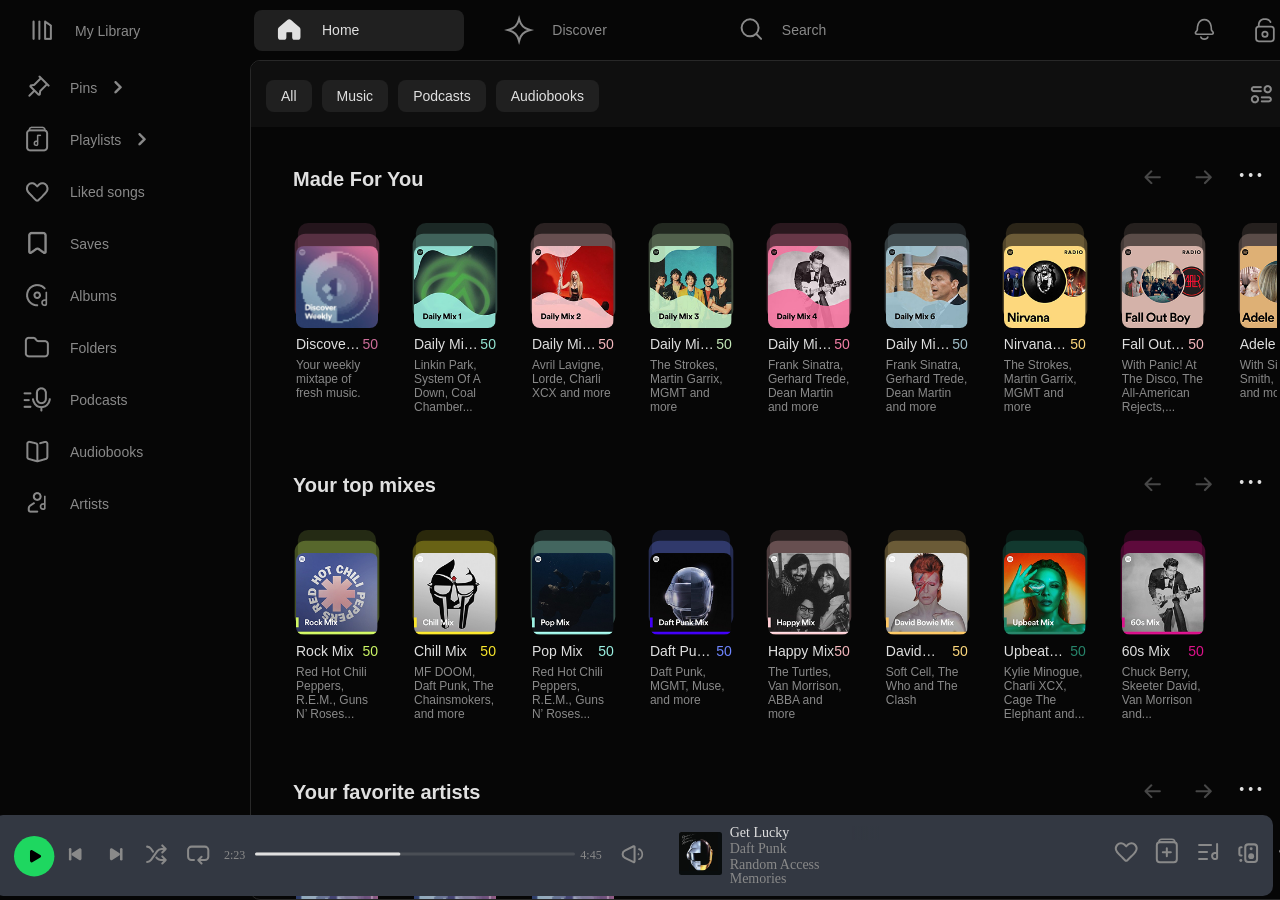
==== index.html @ 447b8779 "final header version impelemt mobile nav made a minor change in main-conent mobile" ====
<!DOCTYPE html>
<html lang="en">
<head>
    <meta charset="UTF-8">
    <meta name="viewport" content="width=device-width, initial-scale=1.0">
    <title>Document</title>
    <link href="https://api.fontshare.com/v2/css?f[]=satoshi@300,400,500,700&display=swap" rel="stylesheet">
    <link rel="stylesheet" href="css/styles.css">
</head>
<body class="page-home">
    <div class="app-container">

     <!-- Header Section  -->
    <header class="navbar">
        <div class="navbar-container desktop-version">

           <nav class="nav-group center-section">
        
            <a href="#" class="nav-link active ">
                <img src="./assets/icons/nav-library/home-active.svg" alt="" >
                <span class="label">Home</span>
            </a>

            <a href="#" class="nav-link ">
                <img src="./assets/icons/nav-library/discover.svg" alt="">
                <span class="label">Discover</span>
            </a>
        
            <form class="search-container" role="search">
                <label for="nav-search" class="search-icon">
                    <img src="./assets/icons/nav-library/search.svg" alt="Search">
                </label>
                <input type="text" id="nav-search" placeholder="Search" class="search-input">
            </form>

    </nav>
        
       
        <section class="nav-group right icon-section">
            <button class="tool-btn " aria-label="News">
                <img src="./assets/icons/nav-library/notification.svg" alt="">
            </button>

            <button class="tool-btn " aria-label="Private">
                <img src="./assets/icons/nav-library/lock.svg" alt="">
            </button>

            <button class="tool-btn for-desktop" aria-label="Friends">
                <img src="./assets/icons/nav-library/friends.svg" alt="">
            </button>

            <button class="tool-btn " aria-label="Settings">
                <img src="./assets/icons/nav-library/settings.svg" alt="">
            </button>

            <button class="tool-btn " aria-label="profile-pic">
                <img src="./assets/icons/nav-library/pofile-pic.svg" alt="">
            </button>

    </section>
         </div>

         <section class="mobile-version">
            
            

            <button class="mobile-icon active" role="button" aria-label="home">
                <img src="./assets/icons/nav-library/home-active.svg" alt="Profile avatar">
            </button>
            
             <button class="mobile-icon" role="button" aria-label="Profile">
                <img src="./assets/icons/nav-library/discover.svg" alt="Profile avatar">
            </button>

             <button class="mobile-icon" role="button" aria-label="Profile">
                <img src="./assets/icons/nav-library/search.svg" alt="Profile avatar">
            </button>

             <button class="mobile-icon" role="button" aria-label="Profile">
                <img src="./assets/icons/sidebar-library/library.png" alt="Profile avatar">
            </button>
            
             <button class="mobile-icon" role="button" aria-label="Profile">
                <img src="./assets/icons/nav-library/me-prof.png" alt="Profile avatar">
            </button>
         </section>

    </header>

      
    


    <!--this is a sidebar library for desktop-->
    <aside class="sidebar">

        
                <a href="#" class="sidebar-link library-header"> 
                         <img src="./assets/icons/sidebar-library/library.png" alt="library icon">
                     <span class="label">My Library</span>
                </a>
            

        <nav class="sidebar-nav">
            
            <ul class="sidebar-nav-list">
                <li class="sidebar-item">
                    <a href="#" class="sidebar-link">
                        <img src="assets/icons/sidebar-library/pin.png" alt="pin">
                        <span>Pins</span>
                    </a>
                    <img src="assets/icons/sidebar-library/arrow.png" alt="arrow">
                </li>

                <li class="sidebar-item">
                    
                    <a href="#" class="sidebar-link">
                        <img src="assets/icons/sidebar-library/playlists.png" alt="pin">
                        <span>Playlists</span>
                    </a>
                    <img src="assets/icons/sidebar-library/arrow.png" alt="arrow">
                </li>

                <li class="sidebar-item">
                    <a href="#" class="sidebar-link">
                        <img src="assets/icons/sidebar-library/likedSongs.png" alt="liked">
                        <span>Liked songs</span>
                    </a>
                </li>

                <li class="sidebar-item">
                    <a href="#" class="sidebar-link">
                        <img src="assets/icons/sidebar-library/saves.png" alt="saves">
                        <span>Saves</span>
                    </a>
                </li>

                <li class="sidebar-item">
                    <a href="#" class="sidebar-link">
                        <img src="assets/icons/sidebar-library/albums.png" alt="albums">
                        <span>Albums</span>
                    </a>
                </li>

                <li class="sidebar-item">
                    <a href="#" class="sidebar-link">
                        <img src="assets/icons/sidebar-library/folders.png" alt="foldrs">
                        <span>Folders</span>
                    </a>
                </li>

                <li class="sidebar-item">
                    <a href="#" class="sidebar-link">
                        <img src="assets/icons/sidebar-library/podcasts.png" alt="podcasts">
                        <span>Podcasts</span>
                    </a>
                </li>

                <li class="sidebar-item">
                    <a href="#" class="sidebar-link">
                        <img src="assets/icons/sidebar-library/audiobooks.png" alt="audiobooks">
                        <span>Audiobooks</span>
                    </a>
                </li>

                <li class="sidebar-item">
                    <a href="#" class="sidebar-link">
                        <img src="assets/icons/sidebar-library/artists.png" alt="ARTISTS">
                        <span>Artists</span>
                    </a>
                </li>
            </ul>
        </nav>
    </aside>


   

      <!--this the main content/scroll-content-->
    
    <main class="main-content">
        <section class="filters">
            <div class="filter-wrapper">
                <div class="filter-btn-wrapper">
                <button class="filter-btn filter-all">All</button>
                <button class="filter-btn">Music</button>
                <button class="filter-btn">Podcasts</button>
                <button class="filter-btn">Audiobooks</button>
                </div>

                <a href="#" class="filter-icon">
                    <img src="assets/icons/main-cont/filter-icon.png" alt="icon">
                </a>
                
            </div>
        </section>

         <!--this the main btn for playlists for moibile-->
        <section class="playlist-btns-mobile">
            <div class="playlist-grid-container" >
            <button class="playlist-btn">
                <div class="btn-cont-wrapper">
                    <img src="assets/pictures/main/daft-punk.png" alt="">
                    <div class="btn-txt-wrapper">
                        <p class="btn-head">Get Lucky (feat. Pharrell Williams and Nile Rodgers)</p>
                        <p class="btn-txt">Daft Punk</p>
                    </div>
                </div>
            </button>

            <button class="playlist-btn">
                <div class="btn-cont-wrapper">
                    <img src="assets/pictures/main/daily-mix-2.png" alt="">
                    <div class="btn-txt-wrapper">
                        <p class="btn-head">Daily Mix 2</p>
                    </div>
                </div>
            </button>

            <button class="playlist-btn">
                <div class="btn-cont-wrapper">
                    <img src="assets/pictures/main/daily-mix-1.png" alt="">
                    <div class="btn-txt-wrapper">
                        <p class="btn-head">Daily Mix 1</p>
                    </div>
                </div>
            </button>

            <button class="playlist-btn">
                 <div class="btn-cont-wrapper">
                    <img src="assets/pictures/main/daft-punk.png" alt="">
                    <div class="btn-txt-wrapper">
                        <p class="btn-head">Instant Crush</p>
                        <p class="btn-txt">Daft Punk</p>
                    </div>
                </div>

            </button>

            <button class="playlist-btn">
                 <div class="btn-cont-wrapper">
                    <img src="assets/pictures/main/daft-punk.png" alt="">
                    <div class="btn-txt-wrapper">
                        <p class="btn-head">Around the world</p>
                        <p class="btn-txt">Daft Punk</p>
                    </div>
                </div>
            </button>

            <button class="playlist-btn">
                <div class="btn-cont-wrapper">
                    <img src="assets/pictures/main/rock-mix.png" alt="">
                    <div class="btn-txt-wrapper">
                        <p class="btn-head">Rock Mix</p>
                    </div>
                </div>
            </button>

            </div>

        </section>

    
     <section class="main-content-container">

        <section class="content-section made-for-you">
            <div class="header-with-arrows">
                <h3>Made For You</h3>

                <div class="controls-container">
                
                    <div class="arrow-controls">
                    <button class="scroll-btn left"><img src="assets/icons/main-cont/arrow-left.png" alt=""></button>
                    <button class="scroll-btn right"><img src="assets/icons/main-cont/arrow-right.png" alt=""></button>
                </div>
                <span class="mobile-dots">• • •</span>
                </div>
            </div>
            <div class="cards-wrapper-grid" id="scroll-container">

                <div class="card card-stacked-pink">
                
                    <img src="assets/pictures/main/Frame 8.png" alt="picture">

                    <div class="card-txt-wrap">
                    <div class="card-title-cont num-red">
                        <span>Discover Weekly</span>
                        <span>50</span>
                    </div>
                    <p class="card-main-txt">Your weekly mixtape of fresh music.</p>
                    </div>
                </div>

                <div class="card card-stacked-green"> 
                    <img src="assets/pictures/made-for-u/dailymix1.png" alt="picture">

                    <div class="card-txt-wrap">
                    <div class="card-title-cont num-green">
                        <span>Daily Mix 1</span>
                        <span>50</span>
                    </div>
                    <p class="card-main-txt">Linkin Park, System Of A Down, Coal Chamber...</p>
                    </div>
                </div>

                <div class="card card-stacked-babypink">
                    <img src="assets/pictures/made-for-u/dailymix2.png" alt="picture">

                    <div class="card-txt-wrap">
                    <div class="card-title-cont num-pink">
                        <span>Daily Mix 2</span>
                        <span>50</span>
                    </div>
                    <p class="card-main-txt">Avril Lavigne, Lorde, Charli XCX and more</p>
                    </div>
                </div>
            
                <div class="card card-stacked-saladgreen">
                    <img src="assets/pictures/made-for-u/dailymix3.png" alt="picture">

                    <div class="card-txt-wrap">
                    <div class="card-title-cont num-neon">
                        <span>Daily Mix 3</span>
                        <span>50</span>
                    </div>
                    <p class="card-main-txt">The Strokes, Martin Garrix, MGMT and more</p>
                    </div>
                </div>
               
                <div class="card card-stacked-rouge">
                    <img src="assets/pictures/made-for-u/dailymix4.png" alt="picture">

                    <div class="card-txt-wrap">
                    <div class="card-title-cont num-hotpink">
                        <span>Daily Mix 4</span>
                        <span>50</span>
                    </div>
                    <p class="card-main-txt">Frank Sinatra, Gerhard Trede, Dean Martin and more</p>
                    </div>
                </div>

                <div class="card card-stacked-blue">
                    <img src="assets/pictures/made-for-u/dailymix5.png" alt="picture">

                    <div class="card-txt-wrap">
                    <div class="card-title-cont num-blue">
                        <span>Daily Mix 5</span>
                        <span>50</span>
                    </div>
                    <p class="card-main-txt"> Frank Sinatra, Gerhard Trede, Dean Martin and more</p>
                    </div>
                </div>
               
                <div class="card card-stacked-yellow">
                    <img src="assets/pictures/made-for-u/nirvana.png" alt="picture">

                    <div class="card-txt-wrap">
                    <div class="card-title-cont num-yellow">
                        <span>Nirvana Radio</span>
                        <span>50</span>
                    </div>
                    <p class="card-main-txt">The Strokes, Martin Garrix, MGMT and more</p>
                    </div>
                </div>
              
                <div class="card card-stacked-olive">
                    <img src="assets/pictures/made-for-u/falloutboy.png" alt="picture">

                    <div class="card-txt-wrap">
                    <div class="card-title-cont num-pink">
                        <span>Fall Out Boy Radio</span>
                        <span>50</span>
                    </div>
                    <p class="card-main-txt"> With Panic! At The Disco, The All-American Rejects,...</p>
                    </div>
                </div>

                <div class="card card-stacked-darkyellow">
                    <img src="assets/pictures/made-for-u/adele.png" alt="picture">

                    <div class="card-txt-wrap">
                    <div class="card-title-cont num-darkyellow">
                        <span>Adele Radio</span>
                        <span>50</span>
                    </div>
                    <p class="card-main-txt">With Sia, Sam Smith, P!nk and more</p>
                    </div>
                </div>

                <div class="card card-stacked-darkgreen">
                    <img src="assets/pictures/made-for-u/daftpunk.png" alt="picture">

                    <div  class="card-txt-wrap">
                    <div class="card-title-cont num-cyan">
                        <span>Daft Punk Radio</span>
                        <span>50</span>
                    </div>
                    <p class="card-main-txt">With Justice, The Chemical Brothers, ...</p>
                    </div>
                </div>

                <div class="card card-stacked-purple">
                    <img src="assets/pictures/made-for-u/abba.png" alt="picture">

                    <div class="card-txt-wrap" >
                    <div class="card-title-cont num-purple">
                        <span>ABBA Radio</span>
                        <span>50</span>
                    </div>
                    <p class="card-main-txt">With Honey M., Bee Gees, Bonnie Tyler, and more</p>
                    </div>
                </div>

                <div class="card card-stacked-neongreen">
                    <img src="assets/pictures/made-for-u/dailymix6.png" alt="picture">

                    <div class="card-txt-wrap">
                    <div class="card-title-cont num-neon">
                        <span>Daily Mix 6</span>
                        <span>50</span>
                    </div>
                    <p class="card-main-txt">One Direction, Avril Lavigne, Lorde, and more</p>
                    </div>
                </div>
            </div>
         </section>  
        
        <section class="content-section your-top-mixins">
            <div class="header-with-arrows">
                <h3>Your top mixes</h3>

                <div class="controls-container">
                
                    <div class="arrow-controls">
                    <button class="scroll-btn left"><img src="assets/icons/main-cont/arrow-left.png" alt=""></button>
                    <button class="scroll-btn right"><img src="assets/icons/main-cont/arrow-right.png" alt=""></button>
                </div>
                <span class="mobile-dots">• • •</span>
                </div>
            </div>
            <div class="cards-wrapper-grid">
                
                <div class="card card-stacked-electricgreen">
                    <img src="assets/pictures/made-for-u/rockmix.png" alt="picture">

                    <div class="card-txt-wrap">
                    <div class="card-title-cont num-brightgreen">
                        <span>Rock Mix</span>
                        <span>50</span>
                    </div>
                    <p class="card-main-txt">Red Hot Chili Peppers, R.E.M., Guns N’ Roses...</p>
                    </div>
                </div>

                <div class="card card-stacked-electricyellow"> 
                    <img src="assets/pictures/made-for-u/chilimix.png" alt="picture">

                    <div class="card-txt-wrap">
                    <div class="card-title-cont num-brightyellow">
                        <span>Chill Mix</span>
                        <span>50</span>
                    </div>
                    <p class="card-main-txt">MF DOOM, Daft Punk, The Chainsmokers, and more</p>
                    </div>
                </div>

                <div class="card card-stacked-cyan">
                    <img src="assets/pictures/made-for-u/popmix.png" alt="picture">

                    <div class="card-txt-wrap">
                    <div class="card-title-cont num-babyblue">
                        <span>Pop Mix</span>
                        <span>50</span>
                    </div>
                    <p class="card-main-txt">Red Hot Chili Peppers, R.E.M., Guns N’ Roses...</p>
                    </div>
                </div>
            
                <div class="card card-stacked-deeppurple">
                    <img src="assets/pictures/made-for-u/daftounkmix.png" alt="picture">

                    <div class="card-txt-wrap">
                    <div class="card-title-cont num-electropurple">
                        <span>Daft Punk Mix</span>
                        <span>50</span>
                    </div>
                    <p class="card-main-txt">Daft Punk, MGMT, Muse, and more</p>
                    </div>
                </div>
               
                <div class="card card-stacked-whitepink">
                    <img src="assets/pictures/made-for-u/happymix.png" alt="picture">

                    <div class="card-txt-wrap">
                    <div class="card-title-cont num-pink">
                        <span>Happy Mix</span>
                        <span>50</span>
                    </div>
                    <p class="card-main-txt">The Turtles, Van Morrison, ABBA and more</p>
                    </div>
                </div>

                <div class="card card-stacked-babyyellow">
                    <img src="assets/pictures/made-for-u/bowiemix.png" alt="picture">

                    <div class="card-txt-wrap">
                    <div class="card-title-cont num-yellow">
                        <span>David Bowie Mix</span>
                        <span>50</span>
                    </div>
                    <p class="card-main-txt">Soft Cell, The Who and The Clash</p>
                    </div>
                </div>
               
                <div class="card card-stacked-deepgreen">
                    <img src="assets/pictures/made-for-u/upbeatmix.png" alt="picture">

                    <div class="card-txt-wrap">
                    <div class="card-title-cont num-darkgreen">
                        <span>Upbeat Mix</span>
                        <span>50</span>
                    </div>
                    <p class="card-main-txt">Kylie Minogue, Charli XCX, Cage The Elephant and...</p>
                    </div>
                </div>
              
                <div class="card card-stacked-hotpink">
                    <img src="assets/pictures/made-for-u/60s.png" alt="picture">

                    <div class="card-txt-wrap">
                    <div class="card-title-cont num-fiusa">
                        <span>60s Mix</span>
                        <span>50</span>
                    </div>
                    <p class="card-main-txt">Chuck Berry, Skeeter David, Van Morrison and...</p>
                    </div>
                </div>

            </div>
        </section>


        <section class="content-section your-fav-artists" >
            <div class="header-with-arrows">
                <h3>Your favorite artists</h3>

                <div class="controls-container">
                
                    <div class="arrow-controls">
                    <button class="scroll-btn left"><img src="assets/icons/main-cont/arrow-left.png" alt=""></button>
                    <button class="scroll-btn right"><img src="assets/icons/main-cont/arrow-right.png" alt=""></button>
                </div>
                <span class="mobile-dots">• • •</span>
                </div>
            </div>
            <div class="cards-wrapper-grid">

                <div class="card">
                    <img src="assets/pictures/main/Frame 8.png" alt="">
                    <div class="card-txt-wrap">
                        <p class="card-title">Guns N’ Roses</p>
                    </div>
                </div>
                
                <div class="card">
                    <img src="assets/pictures/main/Frame 8.png" alt="">
                    <div class="card-txt-wrap">
                        <p class="card-title">Daft Punk</p>
                    </div>
                </div>
              
                <div class="card">
                    <img src="assets/pictures/main/Frame 8.png" alt="">
                    <div class="card-txt-wrap">
                        <p class="card-title">David Bowie</p>
                    </div>
                </div>
            </div>
        </section> 

        <section class="content-section albums-for-you">
           <div class="header-with-arrows">
                <h3>Albums for You</h3>

                <div class="controls-container">
                
                    <div class="arrow-controls">
                    <button class="scroll-btn left"><img src="assets/icons/main-cont/arrow-left.png" alt=""></button>
                    <button class="scroll-btn right"><img src="assets/icons/main-cont/arrow-right.png" alt=""></button>
                </div>
                <span class="mobile-dots">• • •</span>
                </div>
            </div>
           <div class="cards-wrapper-grid">
                
                <div class="card">
                    <img src="assets/pictures/main/Frame 8.png" alt="">
                    <div class="card-txt-wrap">
                        <div class="card-title-cont">
                            <span>Meteora</span>
                            <span>13</span>
                        </div>
                        <p class="card-main-txt">Linkin Park</p>
                    </div>
                </div>
                
                <div class="card">
                    <img src="assets/pictures/main/Frame 8.png" alt="">
                    <div class="card-txt-wrap">
                        <div class="card-title-cont">
                            <span>Random Access Memories</span>
                            <span>13</span>
                        </div>
                        <p class="card-main-txt">Daft Punk</p>
                    </div>
                </div>
              
                <div class="card">
                    <img src="assets/pictures/main/Frame 8.png" alt="">
                    <div class="card-txt-wrap">
                        <div class="card-title-cont">
                            <span>Abbey Road</span>
                            <span>13</span>
                        </div>
                        <p class="card-main-txt">The Beatles</p>
                    </div>
                </div>

                <div class="card">
                    <img src="assets/pictures/main/Frame 8.png" alt="">
                    <div class="card-txt-wrap">
                        <div class="card-title-cont">
                            <span>Black Holes and Revelations</span>
                            <span>13</span>
                        </div>
                        <p class="card-main-txt">Muse</p>
                    </div>
                </div>

            </div>
        </section>

        <section class="content-section audiobooks-for-you">
           <div class="header-with-arrows">
                <h3>Audiobooks for you</h3>

                <div class="controls-container">
                
                    <div class="arrow-controls">
                    <button class="scroll-btn left"><img src="assets/icons/main-cont/arrow-left.png" alt=""></button>
                    <button class="scroll-btn right"><img src="assets/icons/main-cont/arrow-right.png" alt=""></button>
                </div>
                <span class="mobile-dots">• • •</span>
                </div>
            </div>
           <div class="cards-wrapper-grid">
                
                <div class="card">
                    <img src="assets/pictures/main/Frame 8.png" alt="">
                    <div class="card-txt-wrap">
                        <div class="card-title-cont">
                            <span>Halo: The Flood</span>
                        </div>
                        <p class="card-main-txt">William C. Dietz</p>
                    </div>
                </div>
              
                <div class="card">
                    <img src="assets/pictures/main/Frame 8.png" alt="">
                    <div class="card-txt-wrap">
                        <div class="card-title-cont">
                            <span>Halo: The Flood</span>
                        </div>
                        <p class="card-main-txt">William C. Dietz</p>
                    </div>
                </div>

                <div class="card">
                    <img src="assets/pictures/main/Frame 8.png" alt="">
                    <div class="card-txt-wrap">
                        <div class="card-title-cont">
                            <span>Halo: Ghosts of Onyx</span>
                        </div>
                        <p class="card-main-txt">Eric Nylund</p>
                    </div>
                </div>
            </div>
        </section>

        <section class="content-section podcasts-for-you">
           <div class="header-with-arrows">
                <h3>Podcasts for you</h3>

                <div class="controls-container">
                
                    <div class="arrow-controls">
                    <button class="scroll-btn left"><img src="assets/icons/main-cont/arrow-left.png" alt=""></button>
                    <button class="scroll-btn right"><img src="assets/icons/main-cont/arrow-right.png" alt=""></button>
                </div>
                <span class="mobile-dots">• • •</span>
                </div>
            </div>
            
           <div class="cards-wrapper-grid">
                
                <div class="card">
                    <img src="assets/pictures/main/Frame 8.png" alt="">

                    <div class="card-txt-wrap card-color-green">
                        <div class="card-title-cont">
                            <span>anything goes...</span>
                        </div>
                        <p class="card-main-txt">emma chamberlain</p>
                    </div>
                </div>
              
                <div class="card">
                    <img src="assets/pictures/main/Frame 8.png" alt="">
                    <div class="card-txt-wrap card-color-yellow">
                        <div class="card-title-cont">
                            <span>The Joe Rogan...</span>
                        </div>
                        <p class="card-main-txt">Joe Rogan</p>
                    </div>
                </div>

                <div class="card">
                    <img src="assets/pictures/main/Frame 8.png" alt="">
                    <div class="card-txt-wrap card-color-orange">
                        <div class="card-title-cont">
                            <span>The Journal</span>
                        </div>
                        <p class="card-main-txt">The Wall Street Journal</p>
                    </div>
                </div>

            </div>
        </section>

        <section class="content-section episodes-for-you">
             <div class="header-with-arrows">
                <h3>Episodes for you</h3>

                <div class="controls-container">
                
                    <div class="arrow-controls">
                    <button class="scroll-btn left"><img src="assets/icons/main-cont/arrow-left.png" alt=""></button>
                    <button class="scroll-btn right"><img src="assets/icons/main-cont/arrow-right.png" alt=""></button>
                </div>
                <span class="mobile-dots">• • •</span>
                </div>
            </div>

           <div class="cards-wrapper-grid">
                
                <div class="card">
                    <img src="assets/pictures/main/Frame 8.png" alt="">
                    <div class="card-txt-wrap title-bg-green">
                        <div class="card-title-cont ">
                            <span>anything goes...</span>
                        </div>
                        <p class="card-main-txt">Apr 28 . 53 min</p>
                    </div>
                </div>
              
                <div class="card">
                    <img src="assets/pictures/main/Frame 8.png" alt="">
                    <div class="card-txt-wrap title-bgt-yellow">
                        <div class="card-title-cont ">
                            <span>The Joe Rogan...</span>
                        </div>
                        <p class="card-main-txt">Apr 28 . 53 min</p>
                    </div>
                </div>

                <div class="card">
                    <img src="assets/pictures/main/Frame 8.png" alt="">
                    <div class="card-txt-wrap title-bgt-orange">
                        <div class="card-title-cont ">
                            <span>The Journal</span>
                        </div>
                        <p class="card-main-txt">Apr 28 . 53 min</p>
                    </div>
                </div>

            </div>
        </section>

        <!--only appears on the mobile version-->
        <section class="content-section popular-almubs">
             <div class="header-with-arrows">
                  <h3>Popular Albums</h3>
            </div>
            <div class="cards-wrapper-grid">
                
                <div class="card">
                    <img src="assets/pictures/main/Frame 8.png" alt="">
                    <div class="card-txt-wrap title-bg-green">
                        <div class="card-title-cont ">
                            <span>Random Access Memories</span>
                        </div>
                        <p class="card-main-txt">Daft Punk</p>
                    </div>
                </div>
              
                <div class="card">
                    <img src="assets/pictures/main/Frame 8.png" alt="">
                    <div class="card-txt-wrap title-bgt-yellow">
                        <div class="card-title-cont ">
                            <span>Abbey Road</span>
                        </div>
                        <p class="card-main-txt">The Beatles</p>
                    </div>
                </div>

                <div class="card">
                    <img src="assets/pictures/main/Frame 8.png" alt="">
                    <div class="card-txt-wrap title-bgt-orange">
                        <div class="card-title-cont ">
                            <span>Black Holes...</span>
                        </div>
                        <p class="card-main-txt">Muse</p>
                    </div>
                </div>

            </div>
        </section>

        
        </section>

    </main>

     </div>

    
    

    
                <!-- ================================
                    PLAYER SECTION
                    Main wrapper for the entire player
                ================================ -->
    <section class="player">

                <!-- ================================
                    Left Side — Playback Controls
                    Contains: play/pause, prev, next,
                    shuffle, repeat, progress bar, volume
                ================================ -->
        <div class="left-cont">

        <!-- Play / Pause button -->
            <input class="btn-playback" type="checkbox"  id="playback-toggle">
            <label for="playback-toggle">
                <img id="start" src="./assets/icons/player/Name=Play, Filled=No.svg" alt="Start">
                <img id="pause" src="./assets/icons/player/Name=Pause, Filled=No.svg" alt="Pause">
            </label>

        <!--Previous button-->
            <button class="player-prev">
                <svg class="prev" width="41" height="41" viewBox="0 0 41 41" fill="none" xmlns="http://www.w3.org/2000/svg">
                    <path d="M15.154 15.1523V25.255" stroke="currentColor" stroke-width="2.52568" stroke-linecap="round"/>
                    <path d="M17.1624 21.4925C16.2235 20.8902 16.2235 19.5181 17.1624 18.9157L24.1623 14.4253C25.1811 13.7717 26.5196 14.5033 26.5196 15.7137V24.6946C26.5196 25.905 25.1811 26.6365 24.1623 25.983L17.1624 21.4925Z" fill="currentColor"/>
                </svg>
            </button>

        <!--Next button-->      
            <button class="player-next">
                <svg width="41" height="41" viewBox="0 0 41 41" fill="none" xmlns="http://www.w3.org/2000/svg">
                    <path d="M25.2567 15.1523V25.255" stroke="currentColor" stroke-width="2.52568" stroke-linecap="round"/>
                    <path d="M23.2483 18.9157C24.1872 19.518 24.1872 20.8901 23.2483 21.4925L16.2484 25.9829C15.2296 26.6365 13.8912 25.9049 13.8912 24.6945L13.8912 15.7136C13.8912 14.5032 15.2296 13.7717 16.2484 14.4252L23.2483 18.9157Z" fill="currentColor"/>
                </svg>
            </button>

        <!--Shuffle button-->
            <button class="shuffle">
                <svg width="41" height="41" viewBox="0 0 41 41" fill="none" xmlns="http://www.w3.org/2000/svg">
                    <path d="M10.1027 12.6271C11.6824 12.6271 13.1592 13.4102 14.0456 14.7177L14.8812 15.9503L16.0077 17.612M28.7491 25.92H23.8242C22.5038 25.92 21.236 25.4031 20.2921 24.4798L19.3635 23.5716M28.7491 25.92L25.2568 29.4648M28.7491 25.92L25.2568 22.3752" stroke="currentColor" stroke-width="2.02054" stroke-linecap="round" stroke-linejoin="round"/>
                    <path d="M10.1027 27.9503C11.6863 27.9503 13.1708 27.18 14.0826 25.8853L20.2554 17.1194C21.2016 15.7758 22.7422 14.9764 24.3855 14.9764H28.7491M28.7491 14.9764L25.2568 11.4316M28.7491 14.9764L25.2568 18.5213" stroke="currentColor" stroke-width="2.02054" stroke-linecap="round" stroke-linejoin="round"/>
                </svg>
            </button>

        <!-- Repeat button -->
            <button class="repeat">
                <svg width="41" height="41" viewBox="0 0 41 41" fill="none" xmlns="http://www.w3.org/2000/svg">
                    <path d="M15.996 26.0972H13.4703C11.6104 26.0972 10.1027 24.5895 10.1027 22.7297V15.9945C10.1027 14.1347 11.6104 12.627 13.4703 12.627H26.9406C28.8004 12.627 30.3081 14.1347 30.3081 15.9945V22.7297C30.3081 24.5895 28.8004 26.0972 26.9406 26.0972H20.2054M20.2054 26.0972L23.573 22.7297M20.2054 26.0972L23.573 29.4648" stroke="currentColor" stroke-width="2.02054" stroke-linecap="round" stroke-linejoin="round"/>
                </svg>
            </button>

        <!--Progress bar-->
            <span class="left-time">2:23</span>
            <button class="playback-bar">
                <svg width="320" height="32" viewBox="0 0 320 3" fill="none" xmlns="http://www.w3.org/2000/svg">
                    <path d="M1.5 1.5L318.5 1.50003" stroke="#898989" stroke-opacity="0.27" stroke-width="3" stroke-linecap="round"/>
                    <path d="M1.5 1.5H143.881" stroke="#E0E0E0" stroke-width="3" stroke-linecap="round"/>
                </svg>
                <img class="bar-hover" src="./assets/icons/player/Property 1=Hover.svg" alt="player">
            </button>
            <span class="left-time">4:45</span>

        <!-- Volume slider -->
            <label class="volume">
                <input type="range" name="volume" id="volume">
                <svg class="vol-icon" width="41" height="41" viewBox="0 0 41 41" fill="none" xmlns="http://www.w3.org/2000/svg">
                    <g clip-path="url(#clip0_24_424)">
                    <path d="M12.8558 23.8203C9.87736 22.3311 9.87736 18.081 12.8558 16.5918L21.5883 12.2256C22.0359 12.0018 22.5625 12.3268 22.5629 12.8271L22.5629 27.584C22.5629 28.0846 22.036 28.4102 21.5883 28.1865L12.8558 23.8203Z" stroke="currentcolor" stroke-width="2.02054"/>
                    <path d="M26.9406 25.2578C27.7294 25.0427 28.4588 24.5653 29.04 23.8699C29.852 22.8983 30.3082 21.5805 30.3082 20.2065C30.3082 18.8324 29.852 17.5146 29.04 16.543C28.4588 15.8476 27.7294 15.3703 26.9406 15.1551" stroke="currentcolor" stroke-width="1.68378" stroke-linecap="round"/>
                    <path d="M26.0987 19.6957C26.0987 19.5131 26.2522 19.3593 26.4208 19.4291C26.523 19.4714 26.6158 19.5335 26.694 19.6116C26.7722 19.6898 26.8342 19.7826 26.8765 19.8848C26.9188 19.9869 26.9406 20.0964 26.9406 20.2069C26.9406 20.3175 26.9188 20.427 26.8765 20.5291C26.8342 20.6313 26.7722 20.7241 26.694 20.8022C26.6158 20.8804 26.523 20.9424 26.4208 20.9847C26.2522 21.0546 26.0987 20.9008 26.0987 20.7182L26.0987 20.2069L26.0987 19.6957Z" fill="#898989" stroke="currentcolor" stroke-width="0.841892"/>
                    </g>
                    <defs>
                    <clipPath id="clip0_24_424">
                    <rect width="23.573" height="23.573" fill="white" transform="translate(8.41895 8.41992)"/>
                    </clipPath>
                    </defs>
                </svg>
            </label>
        </div>

        <!-- END left-cont -->

                <!-- ================================
                CENTER — Album cover + song info + mobile controls
                ================================ -->
        <div class="center">

        <!-- Album cover -->
                <a class="cover" href="">
                    <img src="./assets/photo/player/Rectangle 6.svg" alt="cover">
                </a>
        
        <!-- Song title, artist, album links -->
                <div class="song-info">
                    <div class="song-name">
                        <div class="marquee">
                            <a class="song" href="">Get Lucky <span>(feat. Pharrell Williams and Nile Rodgers)</span></a>
                        </div>
                    </div>
                    <a class="artist" href="">Daft Punk</a>
                    <a class="album" href="">Random Access Memories</a>
                </div>

        <!-- Phone buttons-->
                <button class="add-sm">
                    <svg class="add-sm"width="41" height="41" viewBox="0 0 41 41" fill="none" xmlns="http://www.w3.org/2000/svg">
                        <rect width="20" height="20" rx="3" transform="matrix(1 0 0 -1 9.82703 31.3301)" stroke="currentColor" stroke-width="2" stroke-linejoin="round"/>
                        <path d="M11.827 11.3301H27.827C27.827 9.67322 26.4839 8.33008 24.827 8.33008H14.827C13.1702 8.33008 11.827 9.67322 11.827 11.3301Z" stroke="currentColor" stroke-width="1.5" stroke-linejoin="round"/>
                        <path d="M15.827 21.3301H19.827M23.827 21.3301H19.827M19.827 21.3301V17.3301M19.827 21.3301V25.3301" stroke="currentColor" stroke-width="2.02054" stroke-linecap="round" stroke-linejoin="round"/>
                    </svg>
                </button>
                <button class="play-sm">
                    <svg class="play-sm" width="41" height="41" viewBox="0 0 41 41" fill="none" xmlns="http://www.w3.org/2000/svg">
                    <path d="M28.0942 18.2343C29.3511 18.9599 29.3511 20.774 28.0942 21.4997L18.1966 27.2141C16.9398 27.9397 15.3687 27.0327 15.3687 25.5814L15.3687 14.1526C15.3687 12.7013 16.9398 11.7943 18.1966 12.5199L28.0942 18.2343Z" fill="currentColor"/>
                    </svg>
                </button>

        <!--progress-bar for phone-->            
                <svg class="progress-bar" width="320" height="17" viewBox="0 0 320 17" fill="none" xmlns="http://www.w3.org/2000/svg">
                    <path d="M1.5 15.3047L318.5 15.3047" stroke="#898989" stroke-opacity="0.27" stroke-width="3" stroke-linecap="round"/>
                    <path d="M1.5 15.3047H143.881" stroke="#E0E0E0" stroke-width="3" stroke-linecap="round"/>
                </svg>
            </div>

            <!-- ================================
                Right Side —favoritess, add button,
                lyrics, devices,
                more options, like, queue
            ================================ -->
            <div class="right-cont">

        <!-- Favorite button -->
                <input class="favorite" type="checkbox"  id="favorite-toggle">
                <label for="favorite-toggle">
                    <img class="fav" src="./assets/icons/player/Name=Like, Filled=No.svg" alt="Favorite">
                    <img class="fav-hover" src="./assets/icons/player/Name=Like, Filled=Yes.svg" alt="Favorite">
                </label>
            
                    <!-- ================================
                    ADD TO PLAYLIST
                    Checkbox toggle opens the window
                    ================================ -->

                <div class="add-btn">
                    <input type="checkbox" id="add-toggle" class="toogle-input">
                    <label for="add-toggle" class="add-btn">
                        <svg class="add-desktop"width="41" height="41" viewBox="0 0 41 41" fill="none" xmlns="http://www.w3.org/2000/svg">
                            <rect width="20" height="20" rx="3" transform="matrix(1 0 0 -1 9.82703 31.3301)" stroke="currentColor" stroke-width="2" stroke-linejoin="round"/>
                            <path d="M11.827 11.3301H27.827C27.827 9.67322 26.4839 8.33008 24.827 8.33008H14.827C13.1702 8.33008 11.827 9.67322 11.827 11.3301Z" stroke="currentColor" stroke-width="1.5" stroke-linejoin="round"/>
                            <path d="M15.827 21.3301H19.827M23.827 21.3301H19.827M19.827 21.3301V17.3301M19.827 21.3301V25.3301" stroke="currentColor" stroke-width="2.02054" stroke-linecap="round" stroke-linejoin="round"/>
                        </svg>
                    </label>
                    <label for="add-toggle" class="add-backdrop"></label>
                    
        <!-- Add to playlist window -->
                    <div class="add-window">
                        <div class="add-header">
                            <span>Add to playlist</span>
                        </div>

        <!-- Search bar inside the window -->
                        <div class="add-search">
                            <input type="text" placeholder="Search for a playlist/folder">
                            <img class="search" src="./assets/icons/player/Name=Search, Filled=No.svg" alt="Search">
                        </div>

        <!-- Create new playlist button -->
                        <button class="new-list">
                            <img src="./assets/icons/player/Name=Add Simple, Filled=No.svg" alt="New Playlist">
                            <span>New Playlist</span>
                        </button>
            
        <!-- Playlist items -->
                        <div class="album-list">
                            <div class="playlists">
                                <img class="playlist" src="./assets/icons/player/Name=Playlist, Filled=No.svg" alt="Playlist">
                                <span>Chill stuff</span>
                                <input class="check-btn" type="checkbox"  id="check-toggle-1">
                                <label for="check-toggle-1">
                                    <img class="check" src="./assets/icons/player/Name=Check, Filled=No.svg" alt="Favorite">
                                    <img class="check-hover" src="./assets/icons/player/Name=Check, Filled=Yes.svg" alt="Favorite">
                                </label>
                            </div>
                            <div class="playlists">
                                <img class="playlist" src="./assets/icons/player/Name=Playlist, Filled=No.svg" alt="Playlist">
                                <span>Chill stuff</span>
                                <input class="check-btn" type="checkbox"  id="check-toggle-2">
                                <label for="check-toggle-2">
                                    <img class="check" src="./assets/icons/player/Name=Check, Filled=No.svg" alt="Favorite">
                                    <img class="check-hover" src="./assets/icons/player/Name=Check, Filled=Yes.svg" alt="Favorite">
                                </label>
                            </div>

            <!-- Playlist item (with more options) -->
                            <div class="playlists">
                                <img class="folder" src="./assets/icons/player/Name=Folder, Filled=No.svg" alt="Playlist">
                                <span>Chill stuff</span>
                                <button class="right-btn">
                                    <img src="./assets/icons/player/Property 1=Right.svg" alt="More">
                                </button>
                            </div>
                            
            <!-- Playlist items -->
                            <div class="playlists">
                                <img class="playlist" src="./assets/icons/player/Name=Playlist, Filled=No.svg" alt="Playlist">
                                <span>Chill stuff</span>
                                <input class="check-btn" type="checkbox"  id="check-toggle-3">
                                <label for="check-toggle-3">
                                    <img class="check" src="./assets/icons/player/Name=Check, Filled=No.svg" alt="Favorite">
                                    <img class="check-hover" src="./assets/icons/player/Name=Check, Filled=Yes.svg" alt="Favorite">
                                </label>
                            </div>
                        </div>

        <!-- Cancel / Done buttons -->
                        <div class="playlist-actions">
                            <button class="Cancel">Cancel</button>
                            <button class="Done">Done</button>
                        </div>
                    </div>
                </div>

        <!-- END add-btn -->

                <!-- ================================
                    LYRICS
                    Checkbox toggle opens the window
                ================================ -->

                <div class="lyrics-btn">
                    <input type="checkbox" id="lyrics-toggle" class="toogle-input">
                    <label for="lyrics-toggle" class="lyrics-btn">
                        <svg width="40" height="40" viewBox="0 0 40 40" fill="none" xmlns="http://www.w3.org/2000/svg">
                            <path d="M11.0864 14.0762H23.0864" stroke="currentcolor" stroke-width="2" stroke-linecap="round"/>
                            <path d="M11.0864 21.0762H19.0864" stroke="currentcolor" stroke-width="2" stroke-linecap="round"/>
                            <path d="M11.0864 28.0762H19.0864" stroke="currentcolor" stroke-width="2" stroke-linecap="round"/>
                            <path d="M29.0864 13.0762V22.01M29.0864 22.01V26.6757C29.0864 27.4256 28.5537 28.0748 27.8037 28.0762C26.3223 28.0789 24.0864 27.6431 24.0864 24.9879C24.0864 21.0173 29.0864 22.01 29.0864 22.01Z" stroke="currentcolor" stroke-width="2" stroke-linecap="round" stroke-linejoin="round"/>
                        </svg>
                    </label>

        <!-- Backdrop — click to close -->
                    <label for="lyrics-toggle" class="lyrics-backdrop"></label>
                    
        <!-- Lyrics window -->
                    <div class="lyrics-window">
                        <div class="lyrics-header">
                            <span>Lyrics</span>
                            <img class="arrow" src="./assets/icons/player/Frame 93.svg" alt="Lyrics">
                            
        <!-- Sync lyrics button, Share lyrics icon -->
                            <input class="sync-btn" type="checkbox"  id="sync-toggle">
                            <label for="sync-toggle">
                                <img class="sync" src="./assets/icons/player/Name=Synced Lyrics, Filled=No.svg" alt="Sync">
                                <img class="sync-hover" src="./assets/icons/player/Name=Synced Lyrics, Filled=Yes.svg" alt="sync">
                            </label>
                            <input class="share-btn" type="checkbox"  id="share-toggle">
                            <label for="share-toggle">
                                <img class="share" src="./assets/icons/player/Name=Share, Filled=No.svg" alt="Share">
                                <img class="share-hover" src="./assets/icons/player/Name=Share, Filled=No (1).svg" alt="share">
                            </label>
                        </div>

        <!-- Lyrics text content -->
                        <div class="lyrics-content">
                            <div class="upper">
                                <p>Like the legend of the phoenix, huh</p>
                                <p>All ends with beginnings</p>
                                <p>What keeps the planet spinning, ah</p>
                                <p>The force from the beginning, hm, look</p>
                            </div>
                            <div class="bottom">
                                <span>We've come too far</span>
                                <p>To give up who we are</p>
                                <p>So let's raise the bar</p>
                                <p>And our cups to the stars</p>
                                <p>She's up all night 'til the sun</p>
                                <p>'m up all night to get some</p>
                            </div>
                        </div>
                    </div>
                </div>

        <!-- END lyrics-btn -->

         <!-- Connect to a device button -->
                <button class="devices">
                    <svg width="41" height="41" viewBox="0 0 41 41" fill="none" xmlns="http://www.w3.org/2000/svg">
                    <rect x="17.2587" y="11.3672" width="11.7865" height="17.6797" rx="2.94662" stroke="currentcolor" stroke-width="2.06263"/>
                    <circle cx="23.152" cy="23.1537" r="2.94662" fill="currentcolor"/>
                    <circle cx="23.152" cy="15.7858" r="1.47331" fill="currentcolor"/>
                    <circle cx="12.8389" cy="27.5729" r="1.47331" fill="currentcolor"/>
                    <path d="M13.5755 22.4157H12.8389C12.0252 22.4157 11.3655 21.7561 11.3655 20.9424V15.7858C11.3655 14.9721 12.0252 14.3125 12.8389 14.3125H13.5755" stroke="currentcolor" stroke-width="2.06263" stroke-linecap="round" stroke-linejoin="round"/>
                    </svg>
                </button>

                <!-- ================================
                    MORE OPTIONS
                    Button opens a dropdown menu
                ================================ -->

                <div class="more-button">
                    <input type="checkbox" id="more-toggle" class="more-input">
            
        <!-- More button -->
                    <label for="more-toggle" class="more-btn">
                        <svg width="40" height="40" viewBox="0 0 40 40" fill="none" xmlns="http://www.w3.org/2000/svg">
                        <circle cx="11.7866" cy="20.2072" r="1.68378" fill="currentcolor"/>
                        <circle cx="20.2055" cy="20.2072" r="1.68378" fill="currentcolor"/>
                        <circle cx="28.6242" cy="20.2072" r="1.68378" fill="currentcolor"/>
                        </svg>
                    </label>
                    <label for="more-toggle" class="more-backdrop"></label>
                    
        <!-- More options window -->

                    <div class="more-window">
                        <div class="more-list">
                            <img src="./assets/icons/player/Name=Download, Filled=No.svg" alt="list">
                            <p>Download song</p>
                        </div>
                        <div class="more-list">
                            <img src="./assets/icons/player/Name=Timer, Filled=Yes.svg" alt="list">
                            <p>Sleep timer</p>
                        </div>
                        <div class="more-list">
                            <img src="./assets/icons/player/Name=Hide, Filled=No.svg" alt="list">
                            <p>Hide song</p>
                        </div>
                        <div class="more-list">
                            <img src="./assets/icons/player/Name=Share, Filled=No.svg" alt="list">
                            <p>Share song</p>
                        </div>
                        <div class="more-list">
                            <img src="./assets/icons/player/Name=Add to Library, Filled=No.svg" alt="list">
                            <p>Add to library</p>
                            <img class="forward-1" src="./assets/icons/player/Property 1=Right.svg" alt="icon">
                        </div>
                        <div class="more-list">
                            <img src="./assets/icons/player/Name=Add to Queue, Filled=No.svg" alt="list">
                            <p>Add song to queue</p>
                            <img class="forward-2" src="./assets/icons/player/Property 1=Right.svg" alt="icon">
                        </div>
                        <div class="more-list">
                            <img src="./assets/icons/player/Name=Radio, Filled=No.svg" alt="list">
                            <p>Go to song radio</p>
                        </div>
                        <div class="more-list">
                            <img src="./assets/icons/player/Name=Album, Filled=No.svg" alt="list">
                            <p>View album</p>
                        </div>
                        <div class="more-list">
                            <img src="./assets/icons/player/Name=Artist, Filled=No.svg" alt="list">
                            <p>Vieb artist</p>
                            <img class="forward-3" src="./assets/icons/player/Property 1=Right.svg" alt="icon">
                        </div>
                        <div class="more-list">
                            <img src="./assets/icons/player/Name=Miniplayer, Filled=No.svg" alt="list">
                            <p>Miniplayer</p>
                        </div>
                        <div class="more-list">
                            <img src="./assets/icons/player/Name=Full Screen, Filled=No.svg" alt="list">
                            <p>Fullscreen</p>
                        </div>
                    </div>
                </div>

        <!-- END more options-->

        <!-- vertical line -->
                <img class="vertical-line" src="./assets/icons/player/Frame 62.svg" alt="line">

                <!-- ================================
                    Reactions Checkbox toggle expands the box
                ================================ -->
                <div class="reaction-cont">
                
            <!-- Hidden checkbox toggle -->
                    <input type="checkbox" id="reaction-toggle" class="reaction-input">

                <!-- Open button (Close expanded box) -->
                    <label for="reaction-toggle" class="open-btn">
                        <img class="open" src="./assets/icons/player/Property 1=Default (4).svg" alt="open">
                    </label>

                <!-- EXPAND BOX-->
                    <div class="expand-box">
                        <img class="like-next" src="./assets/icons/player/icons big (2).svg" alt="next">
                        <img class="like" src="./assets/icons/player/icons big.svg" alt="like">
                        <img class="dislike" src="./assets/icons/player/icons big (1).svg" alt="dislike">
                        
                <!-- Close button -->
                        <label for="reaction-toggle" class="close-btn">
                            <img class="close-btn" src="./assets/icons/player/Group 84.svg" alt="close">
                        </label>
                    </div>
                </div>

        <!-- END reaction-cont -->

                <!-- ================================
                    QUEUE
                    Checkbox toggle opens the window
                ================================ -->

                <div class="queue-container">
                    <input type="checkbox" id="queue-toggle" class="queue-input">
                    <label for="queue-toggle" class="queue-btn">
                        <svg width="40" height="40" viewBox="0 0 40 40" fill="none" xmlns="http://www.w3.org/2000/svg">
                        <path d="M11.7866 14.5915C11.7866 13.0416 13.043 11.7852 14.5929 11.7852H25.8182C27.368 11.7852 28.6245 13.0416 28.6245 14.5915C28.6245 16.1413 27.368 17.3978 25.8182 17.3978H14.5929C13.043 17.3978 11.7866 16.1413 11.7866 14.5915Z" stroke="currentcolor" stroke-width="2.3573"/>
                        <path d="M11.7866 23.0117L28.6245 23.0117" stroke="currentcolor" stroke-width="2.3573" stroke-linecap="round" stroke-linejoin="round"/>
                        <path d="M11.7866 28.623L28.6245 28.623" stroke="currentcolor" stroke-width="2.3573" stroke-linecap="round" stroke-linejoin="round"/>
                        </svg>
                    </label>

        <!-- Backdrop — click to close -->
                    <label for="queue-toggle" class="queue-backdrop"></label>
                    <div class="queue-window">
                    
        <!-- Queue header with tabs -->
                        <div class="queue-header">
                            <span>Queue</span>
                            <span>Recent</span>
                        </div>

        <!-- List of queued songs -->
                        <div class="queue-list">
                        
        <!-- Currently playing song -->
                            <div class="queue-song-1">
                                <div class="cover">
                                    <img class="cover" src="./assets/photo/player/Rectangle 7.svg" alt="cover">
                                    <img class="line-bar" src="./assets/icons/player/icons big (3).svg" alt="lines">
                                </div>
                                <div class="name">
                                    <span>Get Lucky (feat. ...</span>
                                    <small>Daft Punk</small>
                                </div>
                                <button class="dots">
                                    <svg width="41" height="41" viewBox="0 0 41 41" fill="none" xmlns="http://www.w3.org/2000/svg">
                                        <circle cx="1.9" cy="1.9" r="1.9" transform="matrix(1 0 0 -1 14.8271 29.5781)" fill="currentcolor"/>
                                        <circle cx="1.9" cy="1.9" r="1.9" transform="matrix(1 0 0 -1 22.4272 29.5781)" fill="currentcolor"/>
                                        <circle cx="1.9" cy="1.9" r="1.9" transform="matrix(1 0 0 -1 14.8271 21.9785)" fill="currentcolor"/>
                                        <circle cx="1.9" cy="1.9" r="1.9" transform="matrix(1 0 0 -1 14.8271 14.3789)" fill="currentcolor"/>
                                        <circle cx="1.9" cy="1.9" r="1.9" transform="matrix(1 0 0 -1 22.4272 21.9785)" fill="currentcolor"/>
                                        <circle cx="1.9" cy="1.9" r="1.9" transform="matrix(1 0 0 -1 22.4272 14.3789)" fill="currentcolor"/>
                                    </svg>
                                </button>
                                <button class="close">
                                    <svg width="41" height="41" viewBox="0 0 41 41" fill="none" xmlns="http://www.w3.org/2000/svg">
                                        <path d="M25.257 15.1543L20.2056 20.2056M15.1543 25.257L20.2056 20.2056M20.2056 20.2056L15.1543 15.1543M20.2056 20.2056L25.257 25.257" stroke="currentcolor" stroke-width="2.02054" stroke-linecap="round" stroke-linejoin="round"/>
                                    </svg>
                                </button>
                            </div>

        <!-- label Next up -->
                            <span class="next-up">Next up:</span>

        <!-- Playback controls inside queue -->
                            <div class="album-functions">
                                <img class="album-icon" src="./assets/icons/player/Property 1=Album.svg" alt="album-icon">
                                <span>Random Access Memories</span>
                                <button class="shuffle">
                                    <svg width="41" height="41" viewBox="0 0 41 41" fill="none" xmlns="http://www.w3.org/2000/svg">
                                        <path d="M10.1027 12.6271C11.6824 12.6271 13.1592 13.4102 14.0456 14.7177L14.8812 15.9503L16.0077 17.612M28.7491 25.92H23.8242C22.5038 25.92 21.236 25.4031 20.2921 24.4798L19.3635 23.5716M28.7491 25.92L25.2568 29.4648M28.7491 25.92L25.2568 22.3752" stroke="currentColor" stroke-width="2.02054" stroke-linecap="round" stroke-linejoin="round"/>
                                        <path d="M10.1027 27.9503C11.6863 27.9503 13.1708 27.18 14.0826 25.8853L20.2554 17.1194C21.2016 15.7758 22.7422 14.9764 24.3855 14.9764H28.7491M28.7491 14.9764L25.2568 11.4316M28.7491 14.9764L25.2568 18.5213" stroke="currentColor" stroke-width="2.02054" stroke-linecap="round" stroke-linejoin="round"/>
                                    </svg>
                                </button>
                               <button class="repeat">
                                    <svg width="41" height="41" viewBox="0 0 41 41" fill="none" xmlns="http://www.w3.org/2000/svg">
                                        <path d="M15.996 26.0972H13.4703C11.6104 26.0972 10.1027 24.5895 10.1027 22.7297V15.9945C10.1027 14.1347 11.6104 12.627 13.4703 12.627H26.9406C28.8004 12.627 30.3081 14.1347 30.3081 15.9945V22.7297C30.3081 24.5895 28.8004 26.0972 26.9406 26.0972H20.2054M20.2054 26.0972L23.573 22.7297M20.2054 26.0972L23.573 29.4648" stroke="currentColor" stroke-width="2.02054" stroke-linecap="round" stroke-linejoin="round"/>
                                    </svg>
                                </button>
                                <button class="close">
                                    <svg width="41" height="41" viewBox="0 0 41 41" fill="none" xmlns="http://www.w3.org/2000/svg">
                                        <path d="M25.257 15.1543L20.2056 20.2056M15.1543 25.257L20.2056 20.2056M20.2056 20.2056L15.1543 15.1543M20.2056 20.2056L25.257 25.257" stroke="currentcolor" stroke-width="2.02054" stroke-linecap="round" stroke-linejoin="round"/>
                                    </svg>
                                </button>
                            </div>

        <!-- Queue song items -->
                            <div class="queue-song">
                                <img class="cover" src="./assets/photo/player/Rectangle 6.svg" alt="cover">
                                <div class="name">
                                    <span>Get Lucky (feat. ...</span>
                                    <small>Daft Punk</small>
                                </div>
                                <button class="dots">
                                    <svg width="41" height="41" viewBox="0 0 41 41" fill="none" xmlns="http://www.w3.org/2000/svg">
                                        <circle cx="1.9" cy="1.9" r="1.9" transform="matrix(1 0 0 -1 14.8271 29.5781)" fill="currentcolor"/>
                                        <circle cx="1.9" cy="1.9" r="1.9" transform="matrix(1 0 0 -1 22.4272 29.5781)" fill="currentcolor"/>
                                        <circle cx="1.9" cy="1.9" r="1.9" transform="matrix(1 0 0 -1 14.8271 21.9785)" fill="currentcolor"/>
                                        <circle cx="1.9" cy="1.9" r="1.9" transform="matrix(1 0 0 -1 14.8271 14.3789)" fill="currentcolor"/>
                                        <circle cx="1.9" cy="1.9" r="1.9" transform="matrix(1 0 0 -1 22.4272 21.9785)" fill="currentcolor"/>
                                        <circle cx="1.9" cy="1.9" r="1.9" transform="matrix(1 0 0 -1 22.4272 14.3789)" fill="currentcolor"/>
                                    </svg>
                                </button>
                                <button class="close">
                                    <svg width="41" height="41" viewBox="0 0 41 41" fill="none" xmlns="http://www.w3.org/2000/svg">
                                        <path d="M25.257 15.1543L20.2056 20.2056M15.1543 25.257L20.2056 20.2056M20.2056 20.2056L15.1543 15.1543M20.2056 20.2056L25.257 25.257" stroke="currentcolor" stroke-width="2.02054" stroke-linecap="round" stroke-linejoin="round"/>
                                    </svg>
                                </button>
                            </div>
                            <div class="queue-song">
                                <img class="cover" src="./assets/photo/player/Rectangle 6.svg" alt="cover">
                                <div class="name">
                                    <span>Get Lucky (feat. ...</span>
                                    <small>Daft Punk</small>
                                </div>
                                <button class="dots">
                                    <svg width="41" height="41" viewBox="0 0 41 41" fill="none" xmlns="http://www.w3.org/2000/svg">
                                        <circle cx="1.9" cy="1.9" r="1.9" transform="matrix(1 0 0 -1 14.8271 29.5781)" fill="currentcolor"/>
                                        <circle cx="1.9" cy="1.9" r="1.9" transform="matrix(1 0 0 -1 22.4272 29.5781)" fill="currentcolor"/>
                                        <circle cx="1.9" cy="1.9" r="1.9" transform="matrix(1 0 0 -1 14.8271 21.9785)" fill="currentcolor"/>
                                        <circle cx="1.9" cy="1.9" r="1.9" transform="matrix(1 0 0 -1 14.8271 14.3789)" fill="currentcolor"/>
                                        <circle cx="1.9" cy="1.9" r="1.9" transform="matrix(1 0 0 -1 22.4272 21.9785)" fill="currentcolor"/>
                                        <circle cx="1.9" cy="1.9" r="1.9" transform="matrix(1 0 0 -1 22.4272 14.3789)" fill="currentcolor"/>
                                    </svg>
                                </button>
                                <button class="close">
                                    <svg width="41" height="41" viewBox="0 0 41 41" fill="none" xmlns="http://www.w3.org/2000/svg">
                                        <path d="M25.257 15.1543L20.2056 20.2056M15.1543 25.257L20.2056 20.2056M20.2056 20.2056L15.1543 15.1543M20.2056 20.2056L25.257 25.257" stroke="currentcolor" stroke-width="2.02054" stroke-linecap="round" stroke-linejoin="round"/>
                                    </svg>
                                </button>
                            </div>
                            <div class="queue-song">
                                <img class="cover" src="./assets/photo/player/Rectangle 6.svg" alt="cover">
                                <div class="name">
                                    <span>Get Lucky (feat. ...</span>
                                    <small>Daft Punk</small>
                                </div>
                                <button class="dots">
                                    <svg width="41" height="41" viewBox="0 0 41 41" fill="none" xmlns="http://www.w3.org/2000/svg">
                                        <circle cx="1.9" cy="1.9" r="1.9" transform="matrix(1 0 0 -1 14.8271 29.5781)" fill="currentcolor"/>
                                        <circle cx="1.9" cy="1.9" r="1.9" transform="matrix(1 0 0 -1 22.4272 29.5781)" fill="currentcolor"/>
                                        <circle cx="1.9" cy="1.9" r="1.9" transform="matrix(1 0 0 -1 14.8271 21.9785)" fill="currentcolor"/>
                                        <circle cx="1.9" cy="1.9" r="1.9" transform="matrix(1 0 0 -1 14.8271 14.3789)" fill="currentcolor"/>
                                        <circle cx="1.9" cy="1.9" r="1.9" transform="matrix(1 0 0 -1 22.4272 21.9785)" fill="currentcolor"/>
                                        <circle cx="1.9" cy="1.9" r="1.9" transform="matrix(1 0 0 -1 22.4272 14.3789)" fill="currentcolor"/>
                                    </svg>
                                </button>
                                <button class="close">
                                    <svg width="41" height="41" viewBox="0 0 41 41" fill="none" xmlns="http://www.w3.org/2000/svg">
                                        <path d="M25.257 15.1543L20.2056 20.2056M15.1543 25.257L20.2056 20.2056M20.2056 20.2056L15.1543 15.1543M20.2056 20.2056L25.257 25.257" stroke="currentcolor" stroke-width="2.02054" stroke-linecap="round" stroke-linejoin="round"/>
                                    </svg>
                                </button>
                            </div>
                            <div class="queue-song">
                                <img class="cover" src="./assets/photo/player/Rectangle 6.svg" alt="cover">
                                <div class="name">
                                    <span>Get Lucky (feat. ...</span>
                                    <small>Daft Punk</small>
                                </div>
                                <button class="dots">
                                    <svg width="41" height="41" viewBox="0 0 41 41" fill="none" xmlns="http://www.w3.org/2000/svg">
                                        <circle cx="1.9" cy="1.9" r="1.9" transform="matrix(1 0 0 -1 14.8271 29.5781)" fill="currentcolor"/>
                                        <circle cx="1.9" cy="1.9" r="1.9" transform="matrix(1 0 0 -1 22.4272 29.5781)" fill="currentcolor"/>
                                        <circle cx="1.9" cy="1.9" r="1.9" transform="matrix(1 0 0 -1 14.8271 21.9785)" fill="currentcolor"/>
                                        <circle cx="1.9" cy="1.9" r="1.9" transform="matrix(1 0 0 -1 14.8271 14.3789)" fill="currentcolor"/>
                                        <circle cx="1.9" cy="1.9" r="1.9" transform="matrix(1 0 0 -1 22.4272 21.9785)" fill="currentcolor"/>
                                        <circle cx="1.9" cy="1.9" r="1.9" transform="matrix(1 0 0 -1 22.4272 14.3789)" fill="currentcolor"/>
                                    </svg>
                                </button>
                                <button class="close">
                                    <svg width="41" height="41" viewBox="0 0 41 41" fill="none" xmlns="http://www.w3.org/2000/svg">
                                        <path d="M25.257 15.1543L20.2056 20.2056M15.1543 25.257L20.2056 20.2056M20.2056 20.2056L15.1543 15.1543M20.2056 20.2056L25.257 25.257" stroke="currentcolor" stroke-width="2.02054" stroke-linecap="round" stroke-linejoin="round"/>
                                    </svg>
                                </button>
                            </div>

            <!-- Second playlist -->
                            <div class="album-functions-2">
                                <img class="album-icon" src="./assets/icons/player/Property 1=Playlist.svg" alt="album-icon">
                                <span>Chill Playlist</span>
                                <button class="shuffle">
                                    <svg width="41" height="41" viewBox="0 0 41 41" fill="none" xmlns="http://www.w3.org/2000/svg">
                                        <path d="M10.1027 12.6271C11.6824 12.6271 13.1592 13.4102 14.0456 14.7177L14.8812 15.9503L16.0077 17.612M28.7491 25.92H23.8242C22.5038 25.92 21.236 25.4031 20.2921 24.4798L19.3635 23.5716M28.7491 25.92L25.2568 29.4648M28.7491 25.92L25.2568 22.3752" stroke="currentColor" stroke-width="2.02054" stroke-linecap="round" stroke-linejoin="round"/>
                                        <path d="M10.1027 27.9503C11.6863 27.9503 13.1708 27.18 14.0826 25.8853L20.2554 17.1194C21.2016 15.7758 22.7422 14.9764 24.3855 14.9764H28.7491M28.7491 14.9764L25.2568 11.4316M28.7491 14.9764L25.2568 18.5213" stroke="currentColor" stroke-width="2.02054" stroke-linecap="round" stroke-linejoin="round"/>
                                    </svg>
                                </button>
                                <button class="repeat">
                                    <svg width="41" height="41" viewBox="0 0 41 41" fill="none" xmlns="http://www.w3.org/2000/svg">
                                        <path d="M15.996 26.0972H13.4703C11.6104 26.0972 10.1027 24.5895 10.1027 22.7297V15.9945C10.1027 14.1347 11.6104 12.627 13.4703 12.627H26.9406C28.8004 12.627 30.3081 14.1347 30.3081 15.9945V22.7297C30.3081 24.5895 28.8004 26.0972 26.9406 26.0972H20.2054M20.2054 26.0972L23.573 22.7297M20.2054 26.0972L23.573 29.4648" stroke="currentColor" stroke-width="2.02054" stroke-linecap="round" stroke-linejoin="round"/>
                                    </svg>
                                </button>
                                <button class="close">
                                    <svg width="41" height="41" viewBox="0 0 41 41" fill="none" xmlns="http://www.w3.org/2000/svg">
                                        <path d="M25.257 15.1543L20.2056 20.2056M15.1543 25.257L20.2056 20.2056M20.2056 20.2056L15.1543 15.1543M20.2056 20.2056L25.257 25.257" stroke="currentcolor" stroke-width="2.02054" stroke-linecap="round" stroke-linejoin="round"/>
                                    </svg>
                                </button>
                            </div>

            <!-- Queue song items -->
                            <div class="queue-song">
                                <img class="cover" src="./assets/photo/player/Rectangle 6.svg" alt="cover">
                                <div class="name">
                                    <span>Get Lucky (feat. ...</span>
                                    <small>Daft Punk</small>
                                </div>
                                <button class="dots">
                                    <svg width="41" height="41" viewBox="0 0 41 41" fill="none" xmlns="http://www.w3.org/2000/svg">
                                        <circle cx="1.9" cy="1.9" r="1.9" transform="matrix(1 0 0 -1 14.8271 29.5781)" fill="currentcolor"/>
                                        <circle cx="1.9" cy="1.9" r="1.9" transform="matrix(1 0 0 -1 22.4272 29.5781)" fill="currentcolor"/>
                                        <circle cx="1.9" cy="1.9" r="1.9" transform="matrix(1 0 0 -1 14.8271 21.9785)" fill="currentcolor"/>
                                        <circle cx="1.9" cy="1.9" r="1.9" transform="matrix(1 0 0 -1 14.8271 14.3789)" fill="currentcolor"/>
                                        <circle cx="1.9" cy="1.9" r="1.9" transform="matrix(1 0 0 -1 22.4272 21.9785)" fill="currentcolor"/>
                                        <circle cx="1.9" cy="1.9" r="1.9" transform="matrix(1 0 0 -1 22.4272 14.3789)" fill="currentcolor"/>
                                    </svg>
                                </button>
                                <button class="close">
                                    <svg width="41" height="41" viewBox="0 0 41 41" fill="none" xmlns="http://www.w3.org/2000/svg">
                                        <path d="M25.257 15.1543L20.2056 20.2056M15.1543 25.257L20.2056 20.2056M20.2056 20.2056L15.1543 15.1543M20.2056 20.2056L25.257 25.257" stroke="currentcolor" stroke-width="2.02054" stroke-linecap="round" stroke-linejoin="round"/>
                                    </svg>
                                </button>
                            </div>
                            <div class="queue-song">
                                <img class="cover" src="./assets/photo/player/Rectangle 6.svg" alt="cover">
                                <div class="name">
                                    <span>Get Lucky (feat. ...</span>
                                    <small>Daft Punk</small>
                                </div>
                                <button class="dots">
                                    <svg width="41" height="41" viewBox="0 0 41 41" fill="none" xmlns="http://www.w3.org/2000/svg">
                                        <circle cx="1.9" cy="1.9" r="1.9" transform="matrix(1 0 0 -1 14.8271 29.5781)" fill="currentcolor"/>
                                        <circle cx="1.9" cy="1.9" r="1.9" transform="matrix(1 0 0 -1 22.4272 29.5781)" fill="currentcolor"/>
                                        <circle cx="1.9" cy="1.9" r="1.9" transform="matrix(1 0 0 -1 14.8271 21.9785)" fill="currentcolor"/>
                                        <circle cx="1.9" cy="1.9" r="1.9" transform="matrix(1 0 0 -1 14.8271 14.3789)" fill="currentcolor"/>
                                        <circle cx="1.9" cy="1.9" r="1.9" transform="matrix(1 0 0 -1 22.4272 21.9785)" fill="currentcolor"/>
                                        <circle cx="1.9" cy="1.9" r="1.9" transform="matrix(1 0 0 -1 22.4272 14.3789)" fill="currentcolor"/>
                                    </svg>
                                </button>
                                <button class="close">
                                    <svg width="41" height="41" viewBox="0 0 41 41" fill="none" xmlns="http://www.w3.org/2000/svg">
                                        <path d="M25.257 15.1543L20.2056 20.2056M15.1543 25.257L20.2056 20.2056M20.2056 20.2056L15.1543 15.1543M20.2056 20.2056L25.257 25.257" stroke="currentcolor" stroke-width="2.02054" stroke-linecap="round" stroke-linejoin="round"/>
                                    </svg>
                                </button>
                            </div>
                            <div class="queue-song">
                                <img class="cover" src="./assets/photo/player/Rectangle 6.svg" alt="cover">
                                <div class="name">
                                    <span>Get Lucky (feat. ...</span>
                                    <small>Daft Punk</small>
                                </div>
                                <button class="dots">
                                    <svg width="41" height="41" viewBox="0 0 41 41" fill="none" xmlns="http://www.w3.org/2000/svg">
                                        <circle cx="1.9" cy="1.9" r="1.9" transform="matrix(1 0 0 -1 14.8271 29.5781)" fill="currentcolor"/>
                                        <circle cx="1.9" cy="1.9" r="1.9" transform="matrix(1 0 0 -1 22.4272 29.5781)" fill="currentcolor"/>
                                        <circle cx="1.9" cy="1.9" r="1.9" transform="matrix(1 0 0 -1 14.8271 21.9785)" fill="currentcolor"/>
                                        <circle cx="1.9" cy="1.9" r="1.9" transform="matrix(1 0 0 -1 14.8271 14.3789)" fill="currentcolor"/>
                                        <circle cx="1.9" cy="1.9" r="1.9" transform="matrix(1 0 0 -1 22.4272 21.9785)" fill="currentcolor"/>
                                        <circle cx="1.9" cy="1.9" r="1.9" transform="matrix(1 0 0 -1 22.4272 14.3789)" fill="currentcolor"/>
                                    </svg>
                                </button>
                                <button class="close">
                                    <svg width="41" height="41" viewBox="0 0 41 41" fill="none" xmlns="http://www.w3.org/2000/svg">
                                        <path d="M25.257 15.1543L20.2056 20.2056M15.1543 25.257L20.2056 20.2056M20.2056 20.2056L15.1543 15.1543M20.2056 20.2056L25.257 25.257" stroke="currentcolor" stroke-width="2.02054" stroke-linecap="round" stroke-linejoin="round"/>
                                    </svg>
                                </button>
                            </div>
                        </div>

            <!-- Queue footer -->
                        <div class="queue-footer">
                            <span>Auto-Play Similar Tracks</span>
                            <img src="./assets/icons/player/Group 62.svg" alt="icon">
                        </div>
                    </div>
            <!-- END queue -->

            </div>
        <!--END desktop-cont-->

        </div>
        <!-- END right-cont -->

    </section>
    <!-- END player -->


    <script src="script.js"></script>
</body>
</html>
---- css/styles.css ----
body {
  background-color: #060606;
  color: #E0E0E0;
  font-family: "Satoshi";
}

* {
  margin: 0;
  padding: 0;
  box-sizing: border-box;
}

a, li {
  text-decoration: none;
  color: inherit;
}

ul, ol {
  list-style: none;
}

button {
  cursor: pointer;
  border: none;
  background: none;
  color: inherit;
  font-family: inherit;
}

html {
  font-size: 62.5%;
}

body {
  font-family: "Satoshi", sans-serif;
  font-size: 14px;
  font-weight: 400;
  -webkit-font-smoothing: antialiased;
}

h1, h2, h3 {
  font-weight: 700;
  font-size: 20px;
}

.desktop-version {
  display: none;
}

/* =====================
   Mobile Navigation Bar
===================== */
.mobile-version {
  position: fixed;
  bottom: 0;
  left: 0;
  width: 100%;
  z-index: 9999;
  background-color: rgba(17, 17, 17, 0.9);
  display: flex;
  justify-content: space-around;
  align-items: center;
  padding-top: 16px;
  padding-bottom: 16px;
}
.mobile-version .mobile-icon {
  background: transparent;
  border: none;
  padding: 5px;
}
.mobile-version .mobile-icon img {
  width: 40px;
  height: 40px;
}

@media (min-width: 768px) {
  .mobile-version {
    display: none;
  }
  .navbar {
    grid-area: nav;
    height: 60px;
    display: flex;
    align-items: center;
    padding: 0 4px;
    z-index: 100;
  }
  .navbar .navbar-container {
    display: flex;
    flex-direction: row;
    align-items: center;
    justify-content: space-between;
    gap: 0px;
    width: 100%;
  }
  .navbar .nav-group {
    display: flex;
    flex-direction: row;
    align-items: center;
    justify-content: flex-start;
    gap: 20px;
    flex-shrink: 0;
  }
  .nav-link {
    display: flex;
    align-items: center;
    gap: 12px;
    padding: 0 105px 0 15px;
    border-radius: 8px;
    color: #898989;
    transition: background-color 0.3s ease;
  }
  .nav-link:hover, .nav-link.active {
    background-color: #202020;
    color: #E0E0E0;
  }
  .search-container {
    display: flex;
    align-items: center;
    border-radius: 10px;
    padding-right: 227px;
    transition: background-color 0.3s ease, outline 0.2s ease;
  }
  .search-container:focus-within {
    background-color: #202020;
  }
  .search-container:hover {
    background-color: #202020;
  }
  .search-container .search-icon {
    display: flex;
    flex-direction: row;
    align-items: center;
    justify-content: center;
    gap: 0px;
    margin-right: 10px;
    cursor: pointer;
  }
  .search-container .search-icon img {
    width: 40px;
    height: 40px;
  }
  .search-container .search-input {
    background: transparent;
    border: none;
    outline: none;
    color: #E0E0E0;
    width: 100%;
    font-size: 14px;
  }
  .search-container .search-input::placeholder {
    color: #898989;
  }
  .icon-section {
    display: flex;
    align-items: center;
    gap: 8px;
  }
  .icon-section .tool-btn {
    display: flex;
    flex-direction: row;
    align-items: center;
    justify-content: center;
    gap: 0px;
    width: 41px;
    height: 41px;
    border-radius: 50%;
    background: transparent;
    border: none;
    cursor: pointer;
    transition: background 0.3s ease;
  }
  .icon-section .tool-btn:hover {
    background-color: #202020;
  }
  .icon-section .tool-btn img {
    width: 41px;
    height: 41px;
  }
  .icon-section .profile-pic {
    width: 32px;
  }
}
.sidebar {
  display: none;
}

.mobile-library {
  padding: 16px;
}

.mobile-library-header {
  display: flex;
  align-items: center;
  gap: 12px;
}

.search-form {
  flex-grow: 1;
}

.search-input-wrapper {
  display: flex;
  flex-direction: row;
  align-items: center;
  justify-content: space-between;
  gap: 0px;
  background-color: rgba(32, 32, 32, 0.5019607843);
  border-radius: 10px;
  padding-left: 8px;
  padding-right: 8px;
}
.search-input-wrapper .search-icon {
  width: 35.41px;
  height: auto;
}
.search-input-wrapper input {
  background-color: transparent;
  border: none;
  font-size: 14px;
  font-weight: 500;
  font-style: medium;
}

.filter {
  display: flex;
  flex-direction: row;
  align-items: center;
  justify-content: flex-start;
  gap: 32px;
  margin-bottom: 10px;
  margin-top: 12px;
}
.filter button {
  display: flex;
  flex-direction: row;
  align-items: center;
  justify-content: flex-start;
  gap: 0px;
}

.mobile-library-item {
  border-bottom: 2px solid #202020;
}
.mobile-library-item a {
  display: flex;
  flex-direction: row;
  align-items: center;
  justify-content: space-between;
  gap: 0px;
  padding-bottom: 20px;
}
.mobile-library-item span {
  font-size: 20px;
  font-weight: 700;
}

@media (min-width: 768px) {
  .mobile-library {
    display: none;
  }
  .library-header {
    display: flex;
    align-items: center;
    gap: 12px;
    text-decoration: none;
    color: #898989;
    font-size: 14px;
    font-weight: 400;
    padding-left: 22px;
    padding-top: 10px;
  }
  .library-header .icon-box {
    width: 24px;
    display: flex;
    justify-content: center;
    align-items: center;
  }
  .library-header:hover {
    color: #E0E0E0;
  }
  .library-header {
    margin-bottom: 16px;
  }
  .sidebar {
    display: flex;
    flex-direction: column;
    color: #898989;
    font-size: 14px;
    font-weight: 400;
    grid-area: sidebar;
  }
  .sidebar-nav-list {
    display: flex;
    flex-direction: column;
    gap: 11px;
    padding-left: 17px;
  }
  .sidebar-item {
    display: flex;
    flex-direction: row;
    align-items: center;
    justify-content: flex-start;
    gap: 0px;
  }
  .sidebar-link {
    display: flex;
    flex-direction: row;
    align-items: center;
    justify-content: flex-start;
    gap: 12px;
  }
  .sidebar-link:hover {
    color: #E0E0E0;
  }
}
.app-container {
  display: flex;
  flex-direction: column;
  height: 100vh;
  overflow: hidden;
}

@media (min-width: 768px) {
  .app-container {
    display: grid;
    grid-template-areas: "sidebar nav" "sidebar main";
    grid-template-columns: 250px 1fr;
    grid-template-rows: 60px 1fr;
  }
}
.albums-for-you {
  display: none;
}

.main-content {
  flex: 1;
  overflow-y: auto;
}

.filters {
  position: sticky;
  top: 0;
  z-index: 1000;
  width: 100%;
}

.filter-wrapper {
  display: flex;
  align-items: center;
  justify-content: space-between;
  gap: 15px;
  padding: 13px 15px 9px 15px;
  background-color: #060606;
}
.filter-wrapper .filter-all {
  display: none;
}

.filter-icon-cont {
  width: 41px;
  height: auto;
  padding-right: 50px;
}

.filter-btn-wrapper {
  display: flex;
  gap: 10px;
}

.filter-btn {
  padding: 8px 15px;
  background-color: #202020;
  border-radius: 8px;
  font-size: 12px;
  font-weight: 400;
}
.filter-btn:focus {
  background-color: white;
  color: black;
}

.playlist-grid-container {
  display: grid;
  grid-template-columns: 1fr 1fr;
  gap: 10px;
  padding: 13px 15px 0px 15px;
}
.playlist-grid-container .playlist-btn {
  background-color: #202020;
  border: none;
  border-radius: 10px;
  overflow: hidden;
  padding: 0;
  width: 100%;
}
.playlist-grid-container .btn-cont-wrapper {
  display: flex;
  flex-direction: row;
  align-items: center;
  justify-content: flex-start;
  gap: 8px;
  padding: 8px;
}
.playlist-grid-container .btn-cont-wrapper img {
  width: 43px;
  height: 43px;
  object-fit: cover;
  flex-shrink: 0;
}
.playlist-grid-container .btn-txt-wrapper {
  display: flex;
  flex-direction: column;
  align-items: flex-start;
  text-align: left;
  overflow: hidden;
  flex: 1;
}
.playlist-grid-container .btn-txt-wrapper .btn-head {
  color: #E0E0E0;
  font-size: 14px;
  font-weight: 400;
  display: -webkit-box;
  -webkit-line-clamp: 1;
  line-clamp: 1;
  -webkit-box-orient: vertical;
  overflow: hidden;
  text-overflow: ellipsis;
}
.playlist-grid-container .btn-txt-wrapper .btn-txt {
  color: #898989;
  font-size: 14px;
  margin: 0;
}

.cards-wrapper-grid {
  display: flex;
  gap: 16px;
  overflow-x: auto;
  padding: 20px 15px 10px 15px;
  -webkit-overflow-scrolling: touch;
  overflow-y: visible;
}
.cards-wrapper-grid::-webkit-scrollbar {
  display: none;
}

.header-with-arrows {
  display: flex;
  justify-content: space-between;
  align-items: center;
  padding: 0 15px 15px;
  margin-top: 30px;
}
.header-with-arrows h3 {
  font-size: 20px;
  font-weight: 700;
}
.header-with-arrows .controls-container {
  display: none;
}
.header-with-arrows .mobile-dots {
  display: block;
  line-height: 1;
  margin-bottom: 8px;
}

.card {
  flex: 0 0 38%;
  max-width: 38%;
  position: relative;
}
.card img {
  position: relative;
  z-index: 3;
  width: 100%;
  aspect-ratio: 1/1;
  object-fit: cover;
  border-radius: 8px;
  margin-bottom: 8px;
}

.card-title-cont {
  display: flex;
  justify-content: space-between;
  align-items: center;
  font-size: 12px;
}
.card-title-cont span:first-child {
  display: -webkit-box;
  -webkit-line-clamp: 1;
  line-clamp: 1;
  -webkit-box-orient: vertical;
  overflow: hidden;
  text-overflow: ellipsis;
  flex: 1;
}
.card-title-cont span:last-child {
  flex-shrink: 0;
}

.card-title {
  font-size: 12px;
}

.card-main-txt {
  font-size: 10px;
  color: #898989;
}

.card-txt-wrap {
  display: flex;
  flex-direction: column;
  gap: 6px;
}

.card-color-green {
  background-color: rgba(133, 197, 133, 0.05);
  border-left: 3px solid rgba(133, 197, 133, 0.6);
  border-radius: 6px;
  padding: 4px 0 7px 6px;
}

.card-color-yellow {
  background-color: rgba(255, 220, 202, 0.05);
  border-left: 3px solid rgba(255, 220, 202, 0.6);
  border-radius: 6px;
  padding: 4px 0 7px 6px;
}

.card-color-orange {
  background-color: rgba(246, 125, 77, 0.05);
  border-left: 3px solid rgba(246, 125, 77, 0.6);
  border-radius: 6px;
  padding: 4px 0 7px 6px;
}

.title-bg-green {
  background-color: rgba(133, 197, 133, 0.05);
  border-radius: 6px;
  padding: 4px 6px 7px 6px;
  border-left: none;
}

.title-bgt-yellow {
  background-color: rgba(255, 220, 202, 0.05);
  border-radius: 6px;
  padding: 4px 6px 7px 6px;
  border-left: none;
}

.title-bgt-orange {
  background-color: rgba(246, 125, 77, 0.05);
  border-radius: 6px;
  padding: 4px 6px 7px 6px;
  border-left: none;
}

.num-red span:last-child {
  color: #CE6E9A;
}

.num-green span:last-child {
  color: #95E6D3;
}

.num-pink span:last-child {
  color: #F4B8BD;
}

.num-neon span:last-child {
  color: #C3E7B7;
}

.num-hotpink span:last-child {
  color: #F37FA6;
}

.num-blue span:last-child {
  color: #A0BEC8;
}

.num-yellow span:last-child {
  color: #FDD87D;
}

.num-darkyellow span:last-child {
  color: #D4B2A9;
}

.num-cyan span:last-child {
  color: #8DC3B5;
}

.num-purple span:last-child {
  color: #A6BAD3;
}

.num-brightgreen span:last-child {
  color: #CCF665;
}

.num-brightyellow span:last-child {
  color: #F9E72C;
}

.num-babyblue span:last-child {
  color: #9BF0E2;
}

.num-electropurple span:last-child {
  color: #6F86FF;
}

.num-darkgreen span:last-child {
  color: #27856B;
}

.num-fiusa span:last-child {
  color: #DD138B;
}

/* --- Made For You Section --- */
.card-stacked-pink {
  position: relative;
  z-index: 1;
}
.card-stacked-pink::before, .card-stacked-pink::after {
  content: "";
  position: absolute;
  left: 5%;
  width: 90%;
  height: 50%;
  border-radius: 12px;
  background-color: #CE6E9A;
  pointer-events: none;
}
.card-stacked-pink::before {
  top: -20px;
  opacity: 0.15;
  transform: scale(0.85);
  z-index: -2;
}
.card-stacked-pink::after {
  top: -6px;
  opacity: 0.3;
  transform: scale(0.92);
  z-index: -1;
}
.card-stacked-pink img {
  position: relative;
  z-index: 3;
  border-radius: 8px;
  display: block;
  width: 100%;
}

.card-stacked-green {
  position: relative;
  z-index: 1;
}
.card-stacked-green::before, .card-stacked-green::after {
  content: "";
  position: absolute;
  left: 5%;
  width: 90%;
  height: 50%;
  border-radius: 12px;
  background-color: #95E6D3;
  pointer-events: none;
}
.card-stacked-green::before {
  top: -20px;
  opacity: 0.15;
  transform: scale(0.85);
  z-index: -2;
}
.card-stacked-green::after {
  top: -6px;
  opacity: 0.3;
  transform: scale(0.92);
  z-index: -1;
}
.card-stacked-green img {
  position: relative;
  z-index: 3;
  border-radius: 8px;
  display: block;
  width: 100%;
}

.card-stacked-babypink {
  position: relative;
  z-index: 1;
}
.card-stacked-babypink::before, .card-stacked-babypink::after {
  content: "";
  position: absolute;
  left: 5%;
  width: 90%;
  height: 50%;
  border-radius: 12px;
  background-color: #F4B8BD;
  pointer-events: none;
}
.card-stacked-babypink::before {
  top: -20px;
  opacity: 0.15;
  transform: scale(0.85);
  z-index: -2;
}
.card-stacked-babypink::after {
  top: -6px;
  opacity: 0.3;
  transform: scale(0.92);
  z-index: -1;
}
.card-stacked-babypink img {
  position: relative;
  z-index: 3;
  border-radius: 8px;
  display: block;
  width: 100%;
}

.card-stacked-saladgreen {
  position: relative;
  z-index: 1;
}
.card-stacked-saladgreen::before, .card-stacked-saladgreen::after {
  content: "";
  position: absolute;
  left: 5%;
  width: 90%;
  height: 50%;
  border-radius: 12px;
  background-color: #C3E7B7;
  pointer-events: none;
}
.card-stacked-saladgreen::before {
  top: -20px;
  opacity: 0.15;
  transform: scale(0.85);
  z-index: -2;
}
.card-stacked-saladgreen::after {
  top: -6px;
  opacity: 0.3;
  transform: scale(0.92);
  z-index: -1;
}
.card-stacked-saladgreen img {
  position: relative;
  z-index: 3;
  border-radius: 8px;
  display: block;
  width: 100%;
}

.card-stacked-rouge {
  position: relative;
  z-index: 1;
}
.card-stacked-rouge::before, .card-stacked-rouge::after {
  content: "";
  position: absolute;
  left: 5%;
  width: 90%;
  height: 50%;
  border-radius: 12px;
  background-color: #F37FA6;
  pointer-events: none;
}
.card-stacked-rouge::before {
  top: -20px;
  opacity: 0.15;
  transform: scale(0.85);
  z-index: -2;
}
.card-stacked-rouge::after {
  top: -6px;
  opacity: 0.3;
  transform: scale(0.92);
  z-index: -1;
}
.card-stacked-rouge img {
  position: relative;
  z-index: 3;
  border-radius: 8px;
  display: block;
  width: 100%;
}

.card-stacked-blue {
  position: relative;
  z-index: 1;
}
.card-stacked-blue::before, .card-stacked-blue::after {
  content: "";
  position: absolute;
  left: 5%;
  width: 90%;
  height: 50%;
  border-radius: 12px;
  background-color: #A0BEC8;
  pointer-events: none;
}
.card-stacked-blue::before {
  top: -20px;
  opacity: 0.15;
  transform: scale(0.85);
  z-index: -2;
}
.card-stacked-blue::after {
  top: -6px;
  opacity: 0.3;
  transform: scale(0.92);
  z-index: -1;
}
.card-stacked-blue img {
  position: relative;
  z-index: 3;
  border-radius: 8px;
  display: block;
  width: 100%;
}

.card-stacked-yellow {
  position: relative;
  z-index: 1;
}
.card-stacked-yellow::before, .card-stacked-yellow::after {
  content: "";
  position: absolute;
  left: 5%;
  width: 90%;
  height: 50%;
  border-radius: 12px;
  background-color: #FDD87D;
  pointer-events: none;
}
.card-stacked-yellow::before {
  top: -20px;
  opacity: 0.15;
  transform: scale(0.85);
  z-index: -2;
}
.card-stacked-yellow::after {
  top: -6px;
  opacity: 0.3;
  transform: scale(0.92);
  z-index: -1;
}
.card-stacked-yellow img {
  position: relative;
  z-index: 3;
  border-radius: 8px;
  display: block;
  width: 100%;
}

.card-stacked-olive {
  position: relative;
  z-index: 1;
}
.card-stacked-olive::before, .card-stacked-olive::after {
  content: "";
  position: absolute;
  left: 5%;
  width: 90%;
  height: 50%;
  border-radius: 12px;
  background-color: #D4B2A9;
  pointer-events: none;
}
.card-stacked-olive::before {
  top: -20px;
  opacity: 0.15;
  transform: scale(0.85);
  z-index: -2;
}
.card-stacked-olive::after {
  top: -6px;
  opacity: 0.3;
  transform: scale(0.92);
  z-index: -1;
}
.card-stacked-olive img {
  position: relative;
  z-index: 3;
  border-radius: 8px;
  display: block;
  width: 100%;
}

.card-stacked-darkyellow {
  position: relative;
  z-index: 1;
}
.card-stacked-darkyellow::before, .card-stacked-darkyellow::after {
  content: "";
  position: absolute;
  left: 5%;
  width: 90%;
  height: 50%;
  border-radius: 12px;
  background-color: #D4B2A9;
  pointer-events: none;
}
.card-stacked-darkyellow::before {
  top: -20px;
  opacity: 0.15;
  transform: scale(0.85);
  z-index: -2;
}
.card-stacked-darkyellow::after {
  top: -6px;
  opacity: 0.3;
  transform: scale(0.92);
  z-index: -1;
}
.card-stacked-darkyellow img {
  position: relative;
  z-index: 3;
  border-radius: 8px;
  display: block;
  width: 100%;
}

.card-stacked-darkgreen {
  position: relative;
  z-index: 1;
}
.card-stacked-darkgreen::before, .card-stacked-darkgreen::after {
  content: "";
  position: absolute;
  left: 5%;
  width: 90%;
  height: 50%;
  border-radius: 12px;
  background-color: #8DC3B5;
  pointer-events: none;
}
.card-stacked-darkgreen::before {
  top: -20px;
  opacity: 0.15;
  transform: scale(0.85);
  z-index: -2;
}
.card-stacked-darkgreen::after {
  top: -6px;
  opacity: 0.3;
  transform: scale(0.92);
  z-index: -1;
}
.card-stacked-darkgreen img {
  position: relative;
  z-index: 3;
  border-radius: 8px;
  display: block;
  width: 100%;
}

.card-stacked-purple {
  position: relative;
  z-index: 1;
}
.card-stacked-purple::before, .card-stacked-purple::after {
  content: "";
  position: absolute;
  left: 5%;
  width: 90%;
  height: 50%;
  border-radius: 12px;
  background-color: #A6BAD3;
  pointer-events: none;
}
.card-stacked-purple::before {
  top: -20px;
  opacity: 0.15;
  transform: scale(0.85);
  z-index: -2;
}
.card-stacked-purple::after {
  top: -6px;
  opacity: 0.3;
  transform: scale(0.92);
  z-index: -1;
}
.card-stacked-purple img {
  position: relative;
  z-index: 3;
  border-radius: 8px;
  display: block;
  width: 100%;
}

.card-stacked-neongreen {
  position: relative;
  z-index: 1;
}
.card-stacked-neongreen::before, .card-stacked-neongreen::after {
  content: "";
  position: absolute;
  left: 5%;
  width: 90%;
  height: 50%;
  border-radius: 12px;
  background-color: #C3E7B7;
  pointer-events: none;
}
.card-stacked-neongreen::before {
  top: -20px;
  opacity: 0.15;
  transform: scale(0.85);
  z-index: -2;
}
.card-stacked-neongreen::after {
  top: -6px;
  opacity: 0.3;
  transform: scale(0.92);
  z-index: -1;
}
.card-stacked-neongreen img {
  position: relative;
  z-index: 3;
  border-radius: 8px;
  display: block;
  width: 100%;
}

/* --- Your Top Mixes Section --- */
.card-stacked-electricgreen {
  position: relative;
  z-index: 1;
}
.card-stacked-electricgreen::before, .card-stacked-electricgreen::after {
  content: "";
  position: absolute;
  left: 5%;
  width: 90%;
  height: 50%;
  border-radius: 12px;
  background-color: #CCF665;
  pointer-events: none;
}
.card-stacked-electricgreen::before {
  top: -20px;
  opacity: 0.15;
  transform: scale(0.85);
  z-index: -2;
}
.card-stacked-electricgreen::after {
  top: -6px;
  opacity: 0.3;
  transform: scale(0.92);
  z-index: -1;
}
.card-stacked-electricgreen img {
  position: relative;
  z-index: 3;
  border-radius: 8px;
  display: block;
  width: 100%;
}

.card-stacked-electricyellow {
  position: relative;
  z-index: 1;
}
.card-stacked-electricyellow::before, .card-stacked-electricyellow::after {
  content: "";
  position: absolute;
  left: 5%;
  width: 90%;
  height: 50%;
  border-radius: 12px;
  background-color: #F9E72C;
  pointer-events: none;
}
.card-stacked-electricyellow::before {
  top: -20px;
  opacity: 0.15;
  transform: scale(0.85);
  z-index: -2;
}
.card-stacked-electricyellow::after {
  top: -6px;
  opacity: 0.3;
  transform: scale(0.92);
  z-index: -1;
}
.card-stacked-electricyellow img {
  position: relative;
  z-index: 3;
  border-radius: 8px;
  display: block;
  width: 100%;
}

.card-stacked-cyan {
  position: relative;
  z-index: 1;
}
.card-stacked-cyan::before, .card-stacked-cyan::after {
  content: "";
  position: absolute;
  left: 5%;
  width: 90%;
  height: 50%;
  border-radius: 12px;
  background-color: #9BF0E2;
  pointer-events: none;
}
.card-stacked-cyan::before {
  top: -20px;
  opacity: 0.15;
  transform: scale(0.85);
  z-index: -2;
}
.card-stacked-cyan::after {
  top: -6px;
  opacity: 0.3;
  transform: scale(0.92);
  z-index: -1;
}
.card-stacked-cyan img {
  position: relative;
  z-index: 3;
  border-radius: 8px;
  display: block;
  width: 100%;
}

.card-stacked-deeppurple {
  position: relative;
  z-index: 1;
}
.card-stacked-deeppurple::before, .card-stacked-deeppurple::after {
  content: "";
  position: absolute;
  left: 5%;
  width: 90%;
  height: 50%;
  border-radius: 12px;
  background-color: #6F86FF;
  pointer-events: none;
}
.card-stacked-deeppurple::before {
  top: -20px;
  opacity: 0.15;
  transform: scale(0.85);
  z-index: -2;
}
.card-stacked-deeppurple::after {
  top: -6px;
  opacity: 0.3;
  transform: scale(0.92);
  z-index: -1;
}
.card-stacked-deeppurple img {
  position: relative;
  z-index: 3;
  border-radius: 8px;
  display: block;
  width: 100%;
}

.card-stacked-whitepink {
  position: relative;
  z-index: 1;
}
.card-stacked-whitepink::before, .card-stacked-whitepink::after {
  content: "";
  position: absolute;
  left: 5%;
  width: 90%;
  height: 50%;
  border-radius: 12px;
  background-color: #F4B8BD;
  pointer-events: none;
}
.card-stacked-whitepink::before {
  top: -20px;
  opacity: 0.15;
  transform: scale(0.85);
  z-index: -2;
}
.card-stacked-whitepink::after {
  top: -6px;
  opacity: 0.3;
  transform: scale(0.92);
  z-index: -1;
}
.card-stacked-whitepink img {
  position: relative;
  z-index: 3;
  border-radius: 8px;
  display: block;
  width: 100%;
}

.card-stacked-babyyellow {
  position: relative;
  z-index: 1;
}
.card-stacked-babyyellow::before, .card-stacked-babyyellow::after {
  content: "";
  position: absolute;
  left: 5%;
  width: 90%;
  height: 50%;
  border-radius: 12px;
  background-color: #FDD87D;
  pointer-events: none;
}
.card-stacked-babyyellow::before {
  top: -20px;
  opacity: 0.15;
  transform: scale(0.85);
  z-index: -2;
}
.card-stacked-babyyellow::after {
  top: -6px;
  opacity: 0.3;
  transform: scale(0.92);
  z-index: -1;
}
.card-stacked-babyyellow img {
  position: relative;
  z-index: 3;
  border-radius: 8px;
  display: block;
  width: 100%;
}

.card-stacked-deepgreen {
  position: relative;
  z-index: 1;
}
.card-stacked-deepgreen::before, .card-stacked-deepgreen::after {
  content: "";
  position: absolute;
  left: 5%;
  width: 90%;
  height: 50%;
  border-radius: 12px;
  background-color: #27856B;
  pointer-events: none;
}
.card-stacked-deepgreen::before {
  top: -20px;
  opacity: 0.15;
  transform: scale(0.85);
  z-index: -2;
}
.card-stacked-deepgreen::after {
  top: -6px;
  opacity: 0.3;
  transform: scale(0.92);
  z-index: -1;
}
.card-stacked-deepgreen img {
  position: relative;
  z-index: 3;
  border-radius: 8px;
  display: block;
  width: 100%;
}

.card-stacked-hotpink {
  position: relative;
  z-index: 1;
}
.card-stacked-hotpink::before, .card-stacked-hotpink::after {
  content: "";
  position: absolute;
  left: 5%;
  width: 90%;
  height: 50%;
  border-radius: 12px;
  background-color: #DD138B;
  pointer-events: none;
}
.card-stacked-hotpink::before {
  top: -20px;
  opacity: 0.15;
  transform: scale(0.85);
  z-index: -2;
}
.card-stacked-hotpink::after {
  top: -6px;
  opacity: 0.3;
  transform: scale(0.92);
  z-index: -1;
}
.card-stacked-hotpink img {
  position: relative;
  z-index: 3;
  border-radius: 8px;
  display: block;
  width: 100%;
}

@media (min-width: 768px) {
  .playlist-btns-mobile {
    display: none;
  }
  .main-content {
    grid-row: 2;
    overflow-y: auto;
    padding: 20px;
    border: 1px solid #282828;
    border-radius: 10px;
  }
  .filters {
    position: sticky;
    top: -20px;
    z-index: 1000;
    margin: -20px -20px 20px -20px;
    background-color: rgba(18, 18, 18, 0.85);
    backdrop-filter: blur(10px);
    -webkit-backdrop-filter: blur(10px);
    width: calc(100% + 40px);
  }
  .filter-wrapper {
    background-color: transparent;
  }
  .filter-wrapper .filter-all {
    display: block;
  }
  .filter-wrapper .filter-btn {
    font-size: 14px;
  }
  .card {
    flex: 0 0 calc(12.5% - 20px);
    max-width: calc(12.5% - 20px);
    transition: transform 0.2s ease, background-color 0.2s ease;
    padding: 10px;
    border-radius: 8px;
  }
  .card:hover {
    background-color: #282828;
    transform: translateY(-5px);
  }
  .header-with-arrows .controls-container {
    display: flex;
    align-items: center;
    gap: 15px;
  }
  .header-with-arrows .arrow-controls {
    display: flex;
    gap: 10px;
  }
  .header-with-arrows h3 {
    padding-left: 7px;
  }
  .scroll-btn {
    background: transparent;
    border: none;
    transition: transform 0.1s ease;
  }
  .scroll-btn:active img {
    filter: brightness(0) invert(1) !important;
  }
  .card-title-cont {
    font-size: 14px;
  }
  .card-main-txt {
    font-size: 12px;
  }
  .popular-almubs {
    display: none;
  }
  .albums-for-you {
    display: flex;
    flex-direction: column;
    gap: 20px;
    width: 100%;
    padding-left: 15px;
  }
  .albums-for-you .cards-wrapper-grid {
    display: flex;
    padding: 0;
    gap: 16px;
    overflow-x: auto;
    scrollbar-width: none;
  }
}
@keyframes marquee-scroll {
  0% {
    transform: translateX(0);
  }
  85%, 100% {
    transform: translateX(-50%);
  }
}
.player {
  position: fixed;
  bottom: 95px;
  left: 0;
  right: 0;
  background-color: #333842;
  border-radius: 10px;
  width: 100%;
  height: 61px;
  margin: 0 8px;
  padding: 8px;
  font-family: "satoshi";
  z-index: 100;
  transition: height 0.3s ease;
}

.left-cont {
  display: none;
}

.center {
  display: flex;
  justify-content: center;
  align-items: center;
  flex-wrap: wrap;
  flex-direction: row;
  transition: opacity 0.3s ease, transform 0.3s ease;
}
.center img {
  width: 43px;
  height: 43px;
  padding-right: 8px;
}

.song-info {
  display: flex;
  flex-direction: column;
  gap: 2px;
  letter-spacing: 3%;
  line-height: 100%;
  font-size: 14px;
  font-weight: 400;
}
.song-info .song-name {
  position: relative;
  overflow: hidden;
  width: 150px;
}
.song-info .song-name::after {
  content: "";
  position: absolute;
  top: 0;
  bottom: 0;
  width: 28px;
  z-index: 2;
  pointer-events: none;
  right: 0;
  background: linear-gradient(to left, #333842, transparent);
}
.song-info .song-name .marquee {
  display: flex;
  width: max-content;
  animation: marquee-scroll 8s ease-in-out infinite;
}
.song-info .song-name .song {
  padding-right: 60px;
  color: #E0E0E0;
}
.song-info .artist {
  color: #898989;
}
.song-info .album {
  display: none;
}

.progress-bar {
  width: 90%;
  position: fixed;
  bottom: 95.5px;
  left: 12px;
  right: 0;
}

.right-cont {
  display: none;
}

@media (min-width: 768px) {
  .player {
    max-width: 1491px;
    height: 81px;
    bottom: 0;
    padding: 0;
    margin: 4px 7px;
    display: flex;
    flex-direction: row;
    margin-left: auto;
  }
  .left-cont {
    display: flex;
    align-items: center;
    margin: 21px 0 20px 21px;
    max-width: 655px;
  }
  .left-time {
    color: #898989;
    font-size: 12px;
    font-weight: 400;
    letter-spacing: 3%;
    line-height: 100%;
    margin: 11px 10px 13px 5px;
  }
  .playback-bar {
    margin: 4px 0;
    transition: transform 0.1s;
  }
  .playback-bar .bar-hover {
    display: none;
  }
  .playback-bar:hover :first-child {
    display: none;
  }
  .playback-bar:hover :last-child {
    display: block;
  }
  .center {
    display: flex;
    flex-direction: row;
    flex-wrap: nowrap;
    max-width: 250px;
    height: 57px;
    padding: 3px 0;
    margin: 12px 26px;
  }
  .center img {
    width: 51px;
    height: 51px;
  }
  .center .song-name .marquee {
    animation: none;
  }
  .center .song-name .marquee span {
    display: none;
  }
  .center .album {
    display: block;
    color: #898989;
  }
  .center .play-sm, .center .add-sm, .center .progress-bar {
    display: none;
  }
  .right-cont {
    display: flex;
    flex-direction: row;
    justify-content: right;
    margin: 16px 16px 16px 200px;
  }
  .add-window {
    position: absolute;
    bottom: 137%;
    right: 0;
    width: 372px;
    z-index: 10;
    background-color: rgba(32, 32, 32, 0.8);
    border-radius: 10px;
  }
  .add-window .add-header {
    color: #E0E0E0;
    padding: 17px 24px 17px;
    border-bottom: 1px solid rgba(137, 137, 137, 0.3);
    font-size: 14px;
    font-weight: 500;
  }
  .add-window .add-search {
    display: flex;
    flex-direction: row;
    justify-content: space-between;
    margin: 21px 23px;
    background-color: #060606;
    border-radius: 10px;
    border: none;
  }
  .add-window .add-search input {
    background-color: transparent;
    border: none;
    margin: 18px 19px;
    color: rgba(137, 137, 137, 0.7);
    font-size: 14px;
    font-weight: 500;
  }
  .add-window .add-search .search {
    margin: 8px 7.5px;
  }
  .add-window .new-list {
    display: flex;
    justify-content: center;
    margin: 0 23px;
  }
  .add-window .new-list span {
    margin: 11px 10px;
    text-align: center;
    color: #E0E0E0;
    font-size: 14px;
    font-weight: 500;
  }
  .add-window .album-list {
    display: flex;
    flex-direction: column;
    justify-content: center;
    border-bottom: 1px solid rgba(137, 137, 137, 0.3);
    padding: 12px 23px 31px 23px;
    gap: 15px;
  }
  .add-window .album-list span {
    margin: 11px 161px 11px 10px;
    text-align: center;
    color: #E0E0E0;
    font-size: 14px;
    font-weight: 500;
  }
  .add-window .album-list .playlists {
    display: flex;
    flex-direction: row;
  }
  .add-window .album-list .right-btn {
    width: 40.41px;
    height: 40.41px;
  }
  .add-window .playlist-actions {
    display: flex;
    flex-direction: row;
    justify-content: space-around;
  }
  .lyrics-window {
    position: absolute;
    bottom: 102%;
    right: 15%;
    width: 432px;
    height: 535px;
    z-index: 10;
    background-color: rgba(32, 32, 32, 0.8);
    border-radius: 10px;
  }
  .lyrics-window .lyrics-header {
    display: flex;
    flex-direction: row;
    margin-top: 7px;
    border-bottom: 1px solid rgba(137, 137, 137, 0.3);
  }
  .lyrics-window .lyrics-header span {
    color: #E0E0E0;
    margin: 10px 0 17px 23px;
  }
  .lyrics-window .lyrics-header .arrow {
    width: 40px;
    height: 40px;
    margin-right: 223px;
  }
  .lyrics-window .lyrics-content {
    display: flex;
    flex-direction: column;
    gap: 42px;
    margin: 20px 22px 30px 23px;
  }
  .lyrics-window .lyrics-content .upper {
    color: #E0E0E0;
    font-size: 20px;
    font-weight: 700;
    line-height: 200%;
  }
  .lyrics-window .lyrics-content .bottom {
    color: rgba(219, 219, 219, 0.2);
    font-size: 20px;
    font-weight: 700;
    line-height: 200%;
  }
  .lyrics-window .lyrics-content .bottom span {
    background: linear-gradient(to right, #E0E0E0 55%, rgba(219, 219, 219, 0.2) 20%);
    -webkit-background-clip: text;
    -webkit-text-fill-color: transparent;
    background-clip: text;
  }
  .more-window {
    position: absolute;
    bottom: 102%;
    right: 10%;
    width: 287px;
    height: 609px;
    z-index: 10;
    background-color: rgba(32, 32, 32, 0.8);
    border-radius: 10px;
    padding: 17px 18px;
  }
  .more-window .more-list {
    display: flex;
    flex-direction: row;
    gap: 9px;
    margin-bottom: 13px;
  }
  .more-window .more-list img {
    width: 40px;
    height: 40px;
  }
  .more-window .more-list p {
    margin-top: 10px;
    color: #E0E0E0;
    font-size: 16px;
    font-weight: 500;
  }
  .more-window .more-list .forward-1 {
    margin-left: 50px;
  }
  .more-window .more-list .forward-2 {
    margin-left: 12px;
  }
  .more-window .more-list .forward-3 {
    margin-left: 75px;
  }
  .queue-window {
    position: absolute;
    bottom: 102%;
    right: 0%;
    width: 432px;
    height: 867px;
    z-index: 10;
    background-color: rgba(32, 32, 32, 0.8);
    border-radius: 10px;
  }
  .queue-header {
    display: flex;
    flex-direction: row;
    gap: 53px;
    color: #E0E0E0;
    padding: 17px 23px 17px;
    border-bottom: 1px solid rgba(137, 137, 137, 0.3);
    font-size: 14px;
    font-weight: 500;
  }
  .queue-list {
    display: flex;
    flex-direction: column;
  }
  .queue-list .queue-song-1 {
    display: flex;
    flex-direction: row;
    margin: 19px 16px 20px 23px;
  }
  .queue-list .queue-song-1 .cover {
    width: 53px;
    height: 53px;
  }
  .queue-list .queue-song-1 .cover .line-bar {
    position: absolute;
    z-index: 1;
    left: 6%;
    top: 9%;
  }
  .queue-list .queue-song-1 .name {
    display: flex;
    flex-direction: column;
    justify-content: center;
    gap: 5px;
    margin-left: 12px;
    margin-right: 106px;
  }
  .queue-list .queue-song-1 .name span {
    color: #E0E0E0;
    font-size: 16px;
  }
  .queue-list .queue-song-1 .name small {
    color: #898989;
    font-size: 12px;
  }
  .queue-list .next-up {
    color: white;
    font-size: 16px;
    font-weight: 700;
    margin: 16px 0 8px 23px;
  }
  .queue-list .album-functions {
    display: flex;
    flex-direction: row;
    width: 393.41px;
    height: 40.41px;
    margin: 8px 15.59px 14.59px 18px;
  }
  .queue-list .album-functions .album-icon {
    width: 24px;
    height: 24px;
    margin-top: 6px;
  }
  .queue-list .album-functions span {
    font-size: 16px;
    color: white;
    margin: 9px 44px 0 2px;
  }
  .queue-list .queue-song {
    display: flex;
    flex-direction: row;
    margin: 11px 16px 0 23px;
  }
  .queue-list .queue-song .cover {
    width: 53px;
    height: 53px;
  }
  .queue-list .queue-song .name {
    display: flex;
    flex-direction: column;
    justify-content: center;
    gap: 5px;
    margin-left: 12px;
    margin-right: 106px;
  }
  .queue-list .queue-song .name span {
    color: #E0E0E0;
    font-size: 16px;
  }
  .queue-list .queue-song .name small {
    color: #898989;
    font-size: 12px;
  }
  .queue-list .album-functions-2 {
    display: flex;
    flex-direction: row;
    width: 400.41px;
    height: 40.41px;
    margin: 11px 15.59px 14.59px 18px;
  }
  .queue-list .album-functions-2 .album-icon {
    width: 24px;
    height: 24px;
    margin-top: 6px;
  }
  .queue-list .album-functions-2 span {
    font-size: 16px;
    color: white;
    margin: 9px 148px 0 2px;
  }
  .queue-footer {
    width: 432px;
    height: 57px;
    display: flex;
    flex-direction: row;
    margin-top: 45px;
    border-top: 1px solid rgba(137, 137, 137, 0.3);
  }
  .queue-footer span {
    color: #E0E0E0;
    font-size: 14px;
    margin: 19px 162px 19px 23px;
  }
  .queue-footer img {
    width: 50px;
    height: 25.41px;
    margin: 16px 15.59px;
  }
}
.player .add-sm {
  margin-left: 10px;
  color: #898989;
  transition: color 0.02s, transform 0.1s;
}
.player .add-sm:hover {
  color: #E0E0E0;
  transform: scale(1.04);
}

.player .play-sm {
  color: #898989;
  transition: color 0.02s, transform 0.1s;
}
.player .play-sm:hover {
  color: #E0E0E0;
  transform: scale(1.04);
}

.btn-playback {
  display: none;
}
.btn-playback ~ label #start {
  display: block;
}
.btn-playback ~ label #pause {
  display: none;
}
.btn-playback:checked ~ label #start {
  display: none;
}
.btn-playback:checked ~ label #pause {
  display: block;
}

.player-prev, .player-next {
  color: #898989;
  transition: color 0.02s, transform 0.1s;
}
.player-prev:hover, .player-next:hover {
  color: #E0E0E0;
  transform: scale(1.04);
}

.shuffle {
  color: #898989;
  transition: color 0.02s, transform 0.1s;
}
.shuffle:hover {
  color: #E0E0E0;
  transform: scale(1.04);
}

.repeat {
  color: #898989;
  transition: color 0.02s, transform 0.1s;
}
.repeat:hover {
  color: #E0E0E0;
  transform: scale(1.04);
}

.volume input {
  display: none;
  width: 70%;
  height: 4px;
  appearance: none;
  transform: translateX(20%) translateY(-100%) rotate(-90deg);
}
.volume .vol-icon {
  color: #898989;
  transition: color 0.02s, transform 0.1s;
}
.volume .vol-icon:hover {
  color: #E0E0E0;
  transform: scale(1.04);
}
.volume:hover input {
  display: block;
}

.right-cont .favorite {
  display: none;
}
.right-cont .favorite ~ label .fav {
  display: block;
}
.right-cont .favorite ~ label .fav-hover {
  display: none;
}
.right-cont .favorite:checked ~ label .fav {
  display: none;
}
.right-cont .favorite:checked ~ label .fav-hover {
  display: block;
}

.right-cont .add-btn {
  position: relative;
}
.right-cont .add-btn input[type=checkbox] {
  display: none;
}
.right-cont .add-btn label {
  cursor: pointer;
  color: #898989;
}
.right-cont .add-btn label:hover {
  color: #E0E0E0;
}
.right-cont .add-btn input:checked ~ label {
  color: #E0E0E0;
}
.right-cont .add-btn .add-window {
  display: none;
  z-index: 2;
}
.right-cont .add-btn .add-backdrop {
  display: none;
  position: fixed;
  inset: 0;
  z-index: 1;
}
.right-cont .add-btn input:checked ~ .add-backdrop {
  display: block;
}
.right-cont .add-btn input:checked ~ .add-window {
  display: block;
}
.right-cont .add-btn .album-list .check-btn {
  display: none;
}
.right-cont .add-btn .album-list .check-btn ~ label .check {
  display: block;
}
.right-cont .add-btn .album-list .check-btn ~ label .check-hover {
  display: none;
}
.right-cont .add-btn .album-list .check-btn:checked ~ label .check {
  display: none;
}
.right-cont .add-btn .album-list .check-btn:checked ~ label .check-hover {
  display: block;
}
.right-cont .add-btn .Cancel, .right-cont .add-btn .Done {
  width: 154px;
  height: 39px;
  background-color: rgba(32, 32, 32, 0);
  color: #898989;
  margin: 15px 20px;
  border: none;
  border-radius: 10px;
}
.right-cont .add-btn .Cancel:hover, .right-cont .add-btn .Done:hover {
  background-color: #1ED760;
  color: #060606;
}

.right-cont .lyrics-btn input[type=checkbox] {
  display: none;
}
.right-cont .lyrics-btn label {
  cursor: pointer;
  color: #898989;
}
.right-cont .lyrics-btn label:hover {
  color: #E0E0E0;
}
.right-cont .lyrics-btn input:checked ~ label {
  color: #E0E0E0;
}
.right-cont .lyrics-btn .lyrics-window {
  display: none;
  z-index: 2;
}
.right-cont .lyrics-btn .lyrics-backdrop {
  display: none;
  position: fixed;
  inset: 0;
  z-index: 1;
}
.right-cont .lyrics-btn input:checked ~ .lyrics-backdrop {
  display: block;
}
.right-cont .lyrics-btn input:checked ~ .lyrics-window {
  display: block;
}
.right-cont .lyrics-btn .sync-btn {
  display: none;
}
.right-cont .lyrics-btn .sync-btn ~ label .sync {
  display: block;
}
.right-cont .lyrics-btn .sync-btn ~ label .sync-hover {
  display: none;
}
.right-cont .lyrics-btn .sync-btn:checked ~ label .sync {
  display: none;
}
.right-cont .lyrics-btn .sync-btn:checked ~ label .sync-hover {
  display: block;
}
.right-cont .lyrics-btn .share-btn {
  display: none;
}
.right-cont .lyrics-btn .share-btn ~ label .share {
  display: block;
}
.right-cont .lyrics-btn .share-btn ~ label .share-hover {
  display: none;
}
.right-cont .lyrics-btn .share-btn:checked ~ label .share {
  display: none;
}
.right-cont .lyrics-btn .share-btn:checked ~ label .share-hover {
  display: block;
}

.right-cont .devices {
  color: #898989;
  transition: color 0.02s, transform 0.1s;
}
.right-cont .devices:hover {
  color: #E0E0E0;
  transform: scale(1.04);
}

.right-cont .more-button input[type=checkbox] {
  display: none;
}
.right-cont .more-button label {
  cursor: pointer;
  color: #898989;
}
.right-cont .more-button label:hover {
  color: #E0E0E0;
}
.right-cont .more-button input:checked ~ label {
  color: #E0E0E0;
}
.right-cont .more-button .more-window {
  display: none;
  z-index: 2;
}
.right-cont .more-button .more-backdrop {
  display: none;
  position: fixed;
  inset: 0;
  z-index: 1;
}
.right-cont .more-button input:checked ~ .more-backdrop {
  display: block;
}
.right-cont .more-button input:checked ~ .more-window {
  display: block;
}

.right-cont .reaction-cont input[type=checkbox] {
  display: none;
}
.right-cont .reaction-cont .expand-box {
  display: none;
  flex-direction: row-reverse;
  position: relative;
  bottom: 95%;
  right: 80%;
  width: 190px;
  height: 40px;
  z-index: 10;
  background-color: rgba(9, 89, 183, 0.2);
  border-radius: 10px;
  transition: width 0.3s ease, opacity 0.3s ease;
}
.right-cont .reaction-cont .open-btn {
  cursor: pointer;
}
.right-cont .reaction-cont input:checked ~ .expand-box {
  display: flex;
  flex-direction: row;
}
.right-cont .reaction-cont .close-btn {
  cursor: pointer;
  margin: 5px 0 0 10px;
}

.right-cont .queue-container input[type=checkbox] {
  display: none;
}
.right-cont .queue-container label {
  cursor: pointer;
  color: #898989;
}
.right-cont .queue-container label:hover {
  color: #E0E0E0;
}
.right-cont .queue-container input:checked ~ label {
  color: #E0E0E0;
}
.right-cont .queue-container .queue-window {
  display: none;
  z-index: 2;
}
.right-cont .queue-container .queue-backdrop {
  display: none;
  position: fixed;
  inset: 0;
  z-index: 1;
}
.right-cont .queue-container input:checked ~ .queue-backdrop {
  display: block;
}
.right-cont .queue-container input:checked ~ .queue-window {
  display: block;
}
.right-cont .dots, .right-cont .close, .right-cont .shuffle, .right-cont .repeat {
  color: #898989;
  transition: color 0.02s, transform 0.1s;
}
.right-cont .dots:hover, .right-cont .close:hover, .right-cont .shuffle:hover, .right-cont .repeat:hover {
  color: #E0E0E0;
  transform: scale(1.04);
}
.right-cont .dots, .right-cont .close, .right-cont .shuffle, .right-cont .repeat {
  width: 40.41px;
  height: 40.41px;
  margin-right: 5px;
}

/*# sourceMappingURL=styles.css.map */
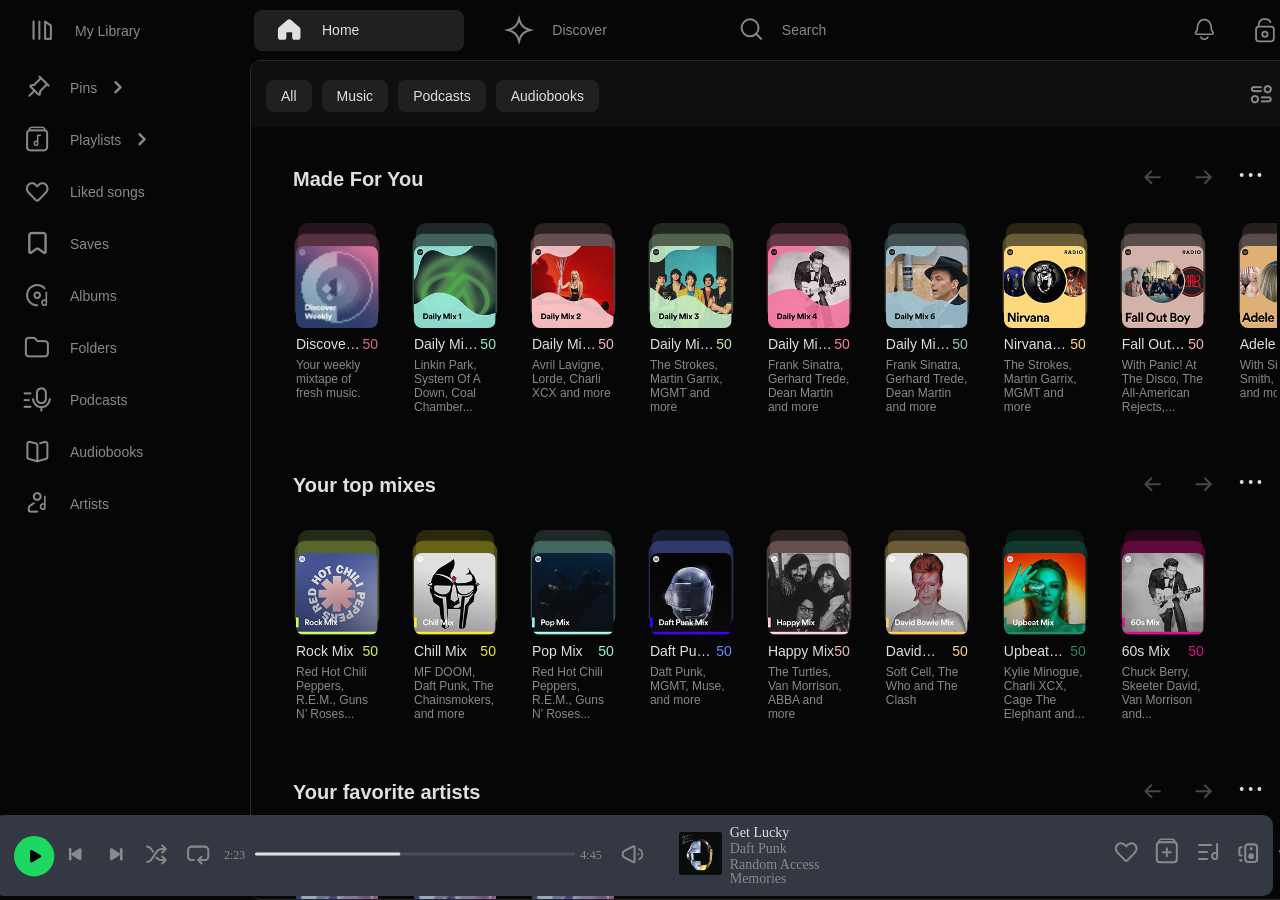
==== commit 6941d886: "Merge pull request #8 from MariamKakhadze/feat/header Feat/header" ====
--- a/index.html
+++ b/index.html
@@ -925,7 +925,7 @@
         <div class="center">
 
         <!-- Album cover -->
-                <a class="cover" href="">
+                <a class="cover" href="song.html">
                     <img src="./assets/photo/player/Rectangle 6.svg" alt="cover">
                 </a>
         
@@ -933,11 +933,11 @@
                 <div class="song-info">
                     <div class="song-name">
                         <div class="marquee">
-                            <a class="song" href="">Get Lucky <span>(feat. Pharrell Williams and Nile Rodgers)</span></a>
-                        </div>
-                    </div>
-                    <a class="artist" href="">Daft Punk</a>
-                    <a class="album" href="">Random Access Memories</a>
+                            <a class="song" href="song.html">Get Lucky <span>(feat. Pharrell Williams and Nile Rodgers)</span></a>
+                        </div>
+                    </div>
+                    <a class="artist" href="song.html">Daft Punk</a>
+                    <a class="album" href="song.html">Random Access Memories</a>
                 </div>
 
         <!-- Phone buttons-->
--- a/css/styles.css
+++ b/css/styles.css
@@ -351,7 +351,6 @@
   justify-content: space-between;
   gap: 15px;
   padding: 13px 15px 9px 15px;
-  background-color: #060606;
 }
 .filter-wrapper .filter-all {
   display: none;
@@ -1402,7 +1401,7 @@
   right: 0;
   background-color: #333842;
   border-radius: 10px;
-  width: 100%;
+  width: 100vw;
   height: 61px;
   margin: 0 8px;
   padding: 8px;
@@ -1852,6 +1851,696 @@
     margin: 16px 15.59px;
   }
 }
+@keyframes marquee-scroll {
+  0% {
+    transform: translateX(0);
+  }
+  85%, 100% {
+    transform: translateX(-50%);
+  }
+}
+.song-page-body .navbar, .song-page-body .sidebar, .song-page-body .mobile-library, .song-page-body .player {
+  display: none;
+}
+
+.song-page {
+  height: 100vh;
+  background: linear-gradient(to bottom, rgb(59, 65, 77) 0%, rgb(39, 43, 51) 100%);
+  font-family: "satoshi";
+  border-radius: 10px;
+}
+.song-page .lyrics-input, .song-page .queue-input {
+  display: none;
+}
+.song-page .song-header {
+  padding: 57px 18px 53px 18px;
+}
+.song-page .mobile-header {
+  display: flex;
+  flex-direction: row;
+}
+.song-page .mobile-header .mobile-album-icon {
+  width: 24px;
+  height: 24px;
+  margin-top: 8px;
+  margin-left: 50px;
+}
+.song-page .mobile-header .mobile-album-name {
+  margin-top: 10px;
+  color: #E0E0E0;
+  font-size: 12px;
+}
+.song-page .cover-bg {
+  width: 100%;
+  margin-bottom: 27px;
+}
+.song-page .song-right {
+  display: flex;
+  flex-direction: row;
+  justify-content: space-around;
+}
+.song-page .song-right .mobile-song-info {
+  display: flex;
+  flex-direction: column;
+  position: relative;
+  overflow: hidden;
+  width: 260px;
+}
+.song-page .song-right .mobile-song-info::after {
+  content: "";
+  position: absolute;
+  width: 50px;
+  height: 30px;
+  top: 0;
+  bottom: 0;
+  pointer-events: none;
+  right: -2px;
+  background: linear-gradient(to left, #333842, transparent);
+}
+.song-page .song-right .mobile-song-info h2 {
+  width: max-content;
+  color: #E0E0E0;
+  font-size: 20px;
+  animation: marquee-scroll 10s ease-in-out infinite;
+}
+.song-page .song-right .mobile-song-info p {
+  color: #898989;
+  font-size: 18px;
+  margin-top: 4px;
+}
+.song-page .song-right .song-title {
+  display: none;
+}
+.song-page .song-information .artist,
+.song-page .song-information .artist-icon,
+.song-page .song-information .dot,
+.song-page .song-information .album-name,
+.song-page .song-information .year,
+.song-page .song-information .album-icon,
+.song-page .song-information .duration,
+.song-page .song-information .copies {
+  display: none;
+}
+.song-page .song-nav {
+  display: flex;
+  flex-direction: row;
+  margin-left: 20px;
+  margin-top: -5px;
+}
+.song-page .playback-button, .song-page .list-add-desktop, .song-page .download-desktop, .song-page .share, .song-page .more-btn {
+  display: none;
+}
+.song-page .genre, .song-page .singers {
+  display: none;
+}
+.song-page .mobile-lyrics-view {
+  display: none;
+}
+.song-page .mobile-lyrics-topbar {
+  display: flex;
+  flex-direction: row;
+  flex-shrink: 0;
+  padding: 57px 18px 0 18px;
+}
+.song-page .mobile-lyrics-topbar .line-bar {
+  width: 24px;
+  height: 24px;
+  margin-top: 8px;
+  margin-left: 50px;
+}
+.song-page .mobile-lyrics-topbar span {
+  margin-top: 10px;
+  color: #E0E0E0;
+  font-size: 12px;
+}
+.song-page .mobile-lyrics {
+  display: flex;
+  flex-direction: column;
+  min-height: 0;
+  max-height: 473px;
+  flex: 1;
+  overflow-y: auto;
+  margin: 0px 18px 23px 18px;
+  font-size: 20px;
+  font-weight: 700;
+  line-height: 180%;
+  word-spacing: 3%;
+}
+.song-page .mobile-lyrics::-webkit-scrollbar {
+  display: none;
+}
+.song-page .mobile-lyrics {
+  scrollbar-width: none;
+}
+.song-page .lyrics-white {
+  color: #E0E0E0;
+}
+.song-page .lyrics-white span {
+  background: linear-gradient(to right, #E0E0E0 55%, rgba(219, 219, 219, 0.2) 20%);
+  -webkit-background-clip: text;
+  -webkit-text-fill-color: transparent;
+  background-clip: text;
+}
+.song-page .lyrics-dark {
+  color: #898989;
+}
+.song-page .mobile-queue-view {
+  display: none;
+}
+.song-page .song-queue-header {
+  display: flex;
+  flex-direction: row;
+  flex-shrink: 0;
+  padding: 57px 18px 0 18px;
+}
+.song-page .song-queue-header .line-bar {
+  width: 24px;
+  height: 24px;
+  margin-top: 8px;
+  margin-left: 50px;
+}
+.song-page .song-queue-header span {
+  margin-top: 10px;
+  color: #E0E0E0;
+  font-size: 12px;
+}
+.song-page .mobile-queue {
+  display: flex;
+  flex-direction: column;
+  min-height: 0;
+  max-height: 473px;
+  flex: 1;
+  overflow-y: auto;
+  margin: 0px 18px 23px 18px;
+}
+.song-page .mobile-queue::-webkit-scrollbar {
+  display: none;
+}
+.song-page .mobile-queue {
+  scrollbar-width: none;
+}
+.song-page .next-up {
+  color: white;
+  font-size: 16px;
+  font-weight: 700;
+}
+.song-page .song-album-functions {
+  display: flex;
+  flex-direction: row;
+  align-items: center;
+  margin: 5px 0;
+}
+.song-page .song-album-functions span {
+  color: white;
+  font-size: 16px;
+  font-weight: 400;
+  margin-right: 40px;
+}
+.song-page .shuffle, .song-page .repeat {
+  color: #898989;
+  transition: color 0.02s, transform 0.1s;
+}
+.song-page .shuffle:hover, .song-page .repeat:hover {
+  color: #E0E0E0;
+  transform: scale(1.04);
+}
+.song-page .shuffle, .song-page .repeat {
+  padding-left: 10px;
+}
+.song-page .queue-song {
+  display: flex;
+  flex-direction: row;
+  scroll-snap-type: x mandatory;
+  -webkit-overflow-scrolling: touch;
+}
+.song-page .queue-song::-webkit-scrollbar {
+  display: none;
+}
+.song-page .queue-song {
+  scrollbar-width: none;
+}
+.song-page .queue-song .song-content {
+  display: flex;
+  flex-direction: row;
+  align-items: center;
+  min-width: 100%;
+  padding: 6px 0;
+  scroll-snap-align: start;
+}
+.song-page .queue-song .song-content .cover {
+  width: 53px;
+  height: 53px;
+  margin-right: 12px;
+  border-radius: 10px;
+  flex-shrink: 0;
+}
+.song-page .queue-song .song-content .queue-song-name {
+  display: flex;
+  flex-direction: column;
+  flex: 1;
+}
+.song-page .queue-song .song-content .queue-song-name span {
+  color: #E0E0E0;
+  font-size: 16px;
+  font-weight: 400;
+}
+.song-page .queue-song .song-content .queue-song-name p {
+  color: #898989;
+  font-size: 12px;
+  font-weight: 400;
+  margin-top: 5px;
+}
+.song-page .queue-song .song-content .move {
+  width: 41px;
+  height: 41px;
+  flex-shrink: 0;
+}
+.song-page .song-close {
+  width: 130px;
+  margin-left: 5px;
+  background-color: #B63F3F;
+  color: #E0E0E0;
+  display: flex;
+  align-items: center;
+  justify-content: center;
+  gap: 6px;
+  font-family: "satoshi";
+  font-size: 12px;
+  font-weight: 500;
+  scroll-snap-align: end;
+  flex-shrink: 0;
+  border: none;
+  cursor: pointer;
+}
+.song-page .song-duration {
+  margin: 0 18px;
+  display: flex;
+  flex-direction: column;
+}
+.song-page .progress-bar-songpage {
+  justify-content: center;
+}
+.song-page .time-info {
+  display: flex;
+  flex-direction: row;
+  justify-content: space-between;
+  margin-top: 9px;
+}
+.song-page .control-btn {
+  display: flex;
+  flex-direction: row;
+  justify-content: space-between;
+  margin: 11px 18px 37px 18px;
+}
+.song-page .mobile-panel {
+  display: flex;
+  flex-direction: row;
+  gap: 26px;
+  justify-content: space-between;
+  margin: 0 18px 57px;
+}
+.song-page .more-btn-wrapper {
+  position: fixed;
+  left: 0;
+  right: 0;
+  bottom: 0;
+  height: 609px;
+  z-index: 2;
+  background-color: rgba(32, 32, 32, 0.98);
+  border-radius: 10px;
+  padding: 9px 18px auto 42px;
+}
+.song-page .more-btn-wrapper::before {
+  content: "";
+  display: block;
+  width: 36px;
+  height: 4px;
+  background: #585858;
+  border-radius: 2px;
+  margin: 12px auto 4px;
+}
+.song-page .more-btn-wrapper .more-header {
+  display: flex;
+  flex-direction: row;
+  align-items: center;
+  justify-content: flex-start;
+  gap: 12px;
+  padding: 20px 16px 23px;
+  border-bottom: 1px solid rgba(255, 255, 255, 0.1);
+}
+.song-page .more-btn-wrapper .more-header img {
+  height: 60px;
+  width: 60px;
+}
+.song-page .more-btn-wrapper .more-header .more-song-info {
+  display: flex;
+  flex-direction: column;
+  align-self: center;
+  overflow: hidden;
+  width: 250px;
+}
+.song-page .more-btn-wrapper .more-header .more-song-info::after {
+  content: "";
+  position: absolute;
+  width: 200px;
+  height: 30px;
+  top: 40px;
+  bottom: 0;
+  pointer-events: none;
+  right: 0;
+  background: linear-gradient(to left, rgba(32, 32, 32, 0.98), transparent);
+}
+.song-page .more-btn-wrapper .more-header .more-song-info .title {
+  width: max-content;
+  color: #E0E0E0;
+  font-size: 16px;
+  animation: marquee-scroll 10s ease-in-out infinite;
+}
+.song-page .more-btn-wrapper .more-header .more-song-info p {
+  color: #898989;
+  font-size: 12px;
+  margin-top: 2px;
+}
+.song-page .song-more-window {
+  display: flex;
+  flex-direction: column;
+  gap: 8px;
+  height: 468px;
+  padding: 23px 0 20px 19px;
+}
+.song-page .more-list {
+  display: flex;
+  flex-direction: row;
+  gap: 11px;
+  align-items: center;
+}
+.song-page .more-list img {
+  width: 41px;
+  height: 41px;
+}
+.song-page .more-list p {
+  color: #E0E0E0;
+  font-size: 16px;
+}
+.song-page .song-sticky-cont, .song-page .song-lyrics-desktop {
+  display: none;
+}
+
+@media (min-width: 768px) {
+  body.song-page-body {
+    display: flex;
+    flex-direction: column;
+    min-height: 100vh;
+    overflow: hidden;
+    padding: 3px 7px 10px 7px;
+  }
+  body.song-page-body .player, body.song-page-body .navbar {
+    display: flex;
+    flex: 1;
+  }
+  .song-page-main {
+    display: flex;
+    flex-direction: row;
+    flex: 1;
+    overflow: hidden;
+  }
+  .song-page-main .sidebar {
+    display: block;
+    width: 260px;
+    flex-shrink: 0;
+    overflow-y: auto;
+  }
+  .song-page {
+    height: 100vh;
+    flex: 1;
+    overflow-y: auto;
+    max-width: 1491px;
+    max-height: 869px;
+    margin: 4px 0 5px 7px;
+    background: linear-gradient(to bottom, rgba(138, 157, 187, 0.18) 0%, rgb(6, 6, 6) 100%);
+    border: 1px solid rgb(32, 32, 32);
+  }
+  .song-page::before {
+    content: "";
+    position: absolute;
+    inset: 0;
+    background-image: url("../assets/photo/player/Rectangle 6.svg");
+    background-size: cover;
+    background-position: bottom right;
+    filter: blur(120px);
+    opacity: 0.2;
+    z-index: 0;
+  }
+  .song-page > * {
+    position: relative;
+    z-index: 1;
+  }
+  .song-page::-webkit-scrollbar {
+    display: none;
+  }
+  .song-page .mobile-lyrics-view,
+  .song-page .mobile-queue-view,
+  .song-page .song-page-mobile {
+    display: none;
+  }
+  .song-page .song-header {
+    display: flex;
+    flex-direction: row;
+    padding: 0;
+    margin: 37px 168px 38px 37px;
+  }
+  .song-page .song-header .mobile-header {
+    display: none;
+  }
+  .song-page .song-header .cover-area {
+    margin-right: 62px;
+  }
+  .song-page .song-header .cover-area .cover-bg {
+    margin: 0;
+    width: 500px;
+    height: 500px;
+  }
+  .song-page .song-header .song-right {
+    display: flex;
+    flex-direction: column;
+    gap: 20px;
+  }
+  .song-page .song-header .song-right .mobile-song-info {
+    display: none;
+  }
+  .song-page .song-header .song-right .song-title {
+    display: block;
+    font-size: 36px;
+    font-weight: 700;
+    line-height: 100%;
+    letter-spacing: 3%;
+    color: #E0E0E0;
+  }
+  .song-page .song-header .song-right .song-information {
+    display: flex;
+    flex-direction: row;
+    gap: 10px;
+    align-items: center;
+  }
+  .song-page .song-header .song-right .song-information .artist-icon, .song-page .song-header .song-right .song-information .album-icon {
+    display: block;
+    width: 24px;
+    height: 24px;
+  }
+  .song-page .song-header .song-right .song-information .artist, .song-page .song-header .song-right .song-information .album-name {
+    display: block;
+    font-size: 14px;
+    font-weight: 500;
+    color: #E0E0E0;
+  }
+  .song-page .song-header .song-right .song-information .dot {
+    display: block;
+  }
+  .song-page .song-header .song-right .song-information .year, .song-page .song-header .song-right .song-information .duration, .song-page .song-header .song-right .song-information .copies {
+    display: block;
+    font-size: 14px;
+    font-weight: 400;
+    color: #898989;
+  }
+  .song-page .song-header .song-right .song-nav {
+    margin: 0;
+    gap: 14px;
+  }
+  .song-page .song-header .song-right .song-nav .playback-button, .song-page .song-header .song-right .song-nav .list-add-desktop, .song-page .song-header .song-right .song-nav .download-desktop, .song-page .song-header .song-right .song-nav .share, .song-page .song-header .song-right .song-nav .more-btn {
+    display: block;
+  }
+  .song-page .song-header .song-right .genre {
+    display: flex;
+    flex-direction: row;
+    gap: 10px;
+    color: #898989;
+    font-size: 14px;
+    font-weight: 400;
+  }
+  .song-page .song-header .song-right .singers {
+    display: flex;
+    flex-direction: column;
+    gap: 15px;
+  }
+  .song-page .song-header .song-right .daft {
+    display: flex;
+    flex-direction: row;
+    align-items: center;
+    justify-content: flex-start;
+    gap: 20px;
+  }
+  .song-page .song-header .song-right .daft img {
+    width: 61px;
+    height: 61px;
+  }
+  .song-page .song-header .song-right .daft .singers-info-link {
+    display: flex;
+    flex-direction: column;
+    gap: 10px;
+    font-size: 16px;
+    font-weight: 500;
+  }
+  .song-page .song-header .song-right .daft .singers-info-link a {
+    color: #E0E0E0;
+  }
+  .song-page .song-header .song-right .daft .singers-info-link span {
+    color: #898989;
+  }
+  .song-page .song-header .song-right .pharrell, .song-page .song-header .song-right .nile {
+    display: flex;
+    flex-direction: row;
+    align-items: center;
+    justify-content: flex-start;
+    gap: 20px;
+  }
+  .song-page .song-header .song-right .pharrell img, .song-page .song-header .song-right .nile img {
+    width: 61px;
+    height: 61px;
+  }
+  .song-page .song-header .song-right .pharrell .singers-info, .song-page .song-header .song-right .nile .singers-info {
+    display: flex;
+    flex-direction: column;
+    gap: 10px;
+    font-size: 16px;
+    font-weight: 500;
+  }
+  .song-page .song-header .song-right .pharrell .singers-info p, .song-page .song-header .song-right .nile .singers-info p {
+    color: #E0E0E0;
+  }
+  .song-page .song-header .song-right .pharrell .singers-info span, .song-page .song-header .song-right .nile .singers-info span {
+    color: #898989;
+  }
+  .song-page .song-sticky-cont {
+    position: sticky;
+    top: 0;
+    display: block;
+    margin-left: 37px;
+    background-color: rgba(255, 255, 255, 0);
+  }
+  .song-page .song-sticky-cont .horizontal-cont {
+    display: flex;
+    flex-direction: row;
+    gap: 50px;
+    align-items: center;
+    max-width: 1490px;
+    height: 49px;
+    border-bottom: 1px solid rgba(137, 137, 137, 0.2);
+    font-size: 14px;
+    font-weight: 500;
+    color: #898989;
+  }
+  .song-page .song-sticky-cont .horizontal-cont .song-sticky-cont-lyrics {
+    color: #E0E0E0;
+    text-decoration: underline;
+    text-decoration-color: rgb(30, 215, 96);
+    text-underline-offset: 16px;
+    text-decoration-thickness: 2px;
+  }
+  .song-page .song-lyrics-desktop {
+    display: flex;
+    align-items: flex-start;
+    flex-direction: row;
+    margin: 32px auto 40px 36px;
+  }
+  .song-page .song-lyrics-desktop aside {
+    position: sticky;
+    top: 60px;
+    display: flex;
+    flex-direction: column;
+    align-items: flex-start;
+    gap: 12px;
+    margin-right: 210px;
+  }
+  .song-page .song-lyrics-desktop .lyrics-desktop {
+    display: flex;
+    flex-direction: column;
+    font-size: 28px;
+    font-weight: 700;
+    line-height: 180%;
+  }
+}
+.search-page-body .sidebar, .search-page-body .mobile-library {
+  display: none;
+}
+.search-page-body {
+  background-color: rgb(17, 17, 17);
+}
+.search-page-body .player {
+  display: block;
+}
+.search-page-body .navbar {
+  display: none;
+}
+
+.search-page {
+  display: flex;
+  flex-direction: column;
+  flex: 1;
+  margin: 13px 15px;
+}
+
+.search-page-header-mobile {
+  display: flex;
+  flex-direction: row;
+  gap: 14px;
+}
+
+.search-container-mobile {
+  display: flex;
+  flex-direction: row;
+  align-items: center;
+  justify-content: center;
+  gap: 76px;
+  margin-top: 3px;
+  min-width: 306px;
+  min-height: 35.41px;
+  background-color: rgba(32, 32, 32, 0.5);
+  border-radius: 10px;
+}
+.search-container-mobile input {
+  color: rgba(137, 137, 137, 0.7);
+  font-size: 14px;
+  font-weight: 500;
+  background: transparent;
+  border: none;
+  outline: none;
+}
+.search-container-mobile img {
+  width: 35.41px;
+  height: 35.41px;
+}
+
+.search-camera {
+  color: #898989;
+}
+.search-camera:hover {
+  color: #E0E0E0;
+}
+
+.recent-searches {
+  display: none;
+}
+
 .player .add-sm {
   margin-left: 10px;
   color: #898989;
@@ -2132,7 +2821,7 @@
   display: flex;
   flex-direction: row;
 }
-.right-cont .reaction-cont .close-btn {
+.right-cont .reaction-cont .song-close-btn {
   cursor: pointer;
   margin: 5px 0 0 10px;
 }
@@ -2180,4 +2869,146 @@
   margin-right: 5px;
 }
 
+.song-page .close-btn {
+  width: 40.41px;
+  height: 40.41px;
+  cursor: pointer;
+  margin-bottom: 18.59px;
+  color: #898989;
+  transition: color 0.15s;
+}
+.song-page .close-btn:hover {
+  color: #E0E0E0;
+}
+.song-page .favorite {
+  display: none;
+}
+.song-page .favorite ~ label .fav {
+  display: block;
+}
+.song-page .favorite ~ label .fav-hover {
+  display: none;
+}
+.song-page .favorite:checked ~ label .fav {
+  display: none;
+}
+.song-page .favorite:checked ~ label .fav-hover {
+  display: block;
+}
+
+.lyrics-input:checked ~ .song-header {
+  display: none;
+}
+
+.lyrics-input:checked ~ .mobile-lyrics-view {
+  display: flex;
+  flex-direction: column;
+  overflow: hidden;
+}
+
+.lyrics-input:checked ~ .song-page-mobile .btn-lyrics svg {
+  color: #E0E0E0;
+}
+
+.queue-input:checked ~ .song-header {
+  display: none;
+}
+
+.queue-input:checked ~ .mobile-queue-view {
+  display: flex;
+  flex-direction: column;
+  overflow: hidden;
+}
+
+.queue-input:checked ~ .song-page-mobile .queue-btn svg {
+  color: #E0E0E0;
+}
+
+.mobile-more-button input[type=checkbox] {
+  display: none;
+}
+.mobile-more-button label {
+  cursor: pointer;
+  color: #898989;
+}
+.mobile-more-button label:hover {
+  color: #E0E0E0;
+}
+.mobile-more-button input:checked ~ label {
+  color: #E0E0E0;
+}
+.mobile-more-button .more-btn-wrapper {
+  display: none;
+  z-index: 2;
+}
+.mobile-more-button .more-backdrop {
+  display: none;
+  position: fixed;
+  inset: 0;
+  z-index: 1;
+}
+.mobile-more-button input:checked ~ .more-backdrop {
+  display: block;
+}
+.mobile-more-button input:checked ~ .more-btn-wrapper {
+  display: block;
+}
+
+.genre button {
+  border: 2px solid rgba(137, 137, 137, 0.25);
+  border-radius: 44px;
+  padding: 10px 20px;
+  transition: color 0.2s ease;
+}
+.genre button:hover {
+  color: #E0E0E0;
+  transform: scale(1.1);
+}
+
+.song-lyrics-desktop .sync-btn {
+  display: none;
+}
+.song-lyrics-desktop .sync-btn ~ label .sync {
+  display: block;
+}
+.song-lyrics-desktop .sync-btn ~ label .sync-hover {
+  display: none;
+}
+.song-lyrics-desktop .sync-btn:checked ~ label .sync {
+  display: none;
+}
+.song-lyrics-desktop .sync-btn:checked ~ label .sync-hover {
+  display: block;
+}
+.song-lyrics-desktop .translate-btn {
+  display: none;
+}
+.song-lyrics-desktop .translate-btn ~ label .translate {
+  display: block;
+}
+.song-lyrics-desktop .translate-btn ~ label .translate-hover {
+  display: none;
+}
+.song-lyrics-desktop .translate-btn:checked ~ label .translate {
+  display: none;
+}
+.song-lyrics-desktop .translate-btn:checked ~ label .translate-hover {
+  display: block;
+}
+.song-lyrics-desktop .note-btn {
+  display: none;
+}
+.song-lyrics-desktop .note-btn ~ label .note {
+  display: block;
+}
+.song-lyrics-desktop .note-btn ~ label .note-hover {
+  display: none;
+}
+.song-lyrics-desktop .note-btn:checked ~ label .note {
+  display: none;
+}
+.song-lyrics-desktop .note-btn:checked ~ label .note-hover {
+  display: block;
+}
+
 /*# sourceMappingURL=styles.css.map */
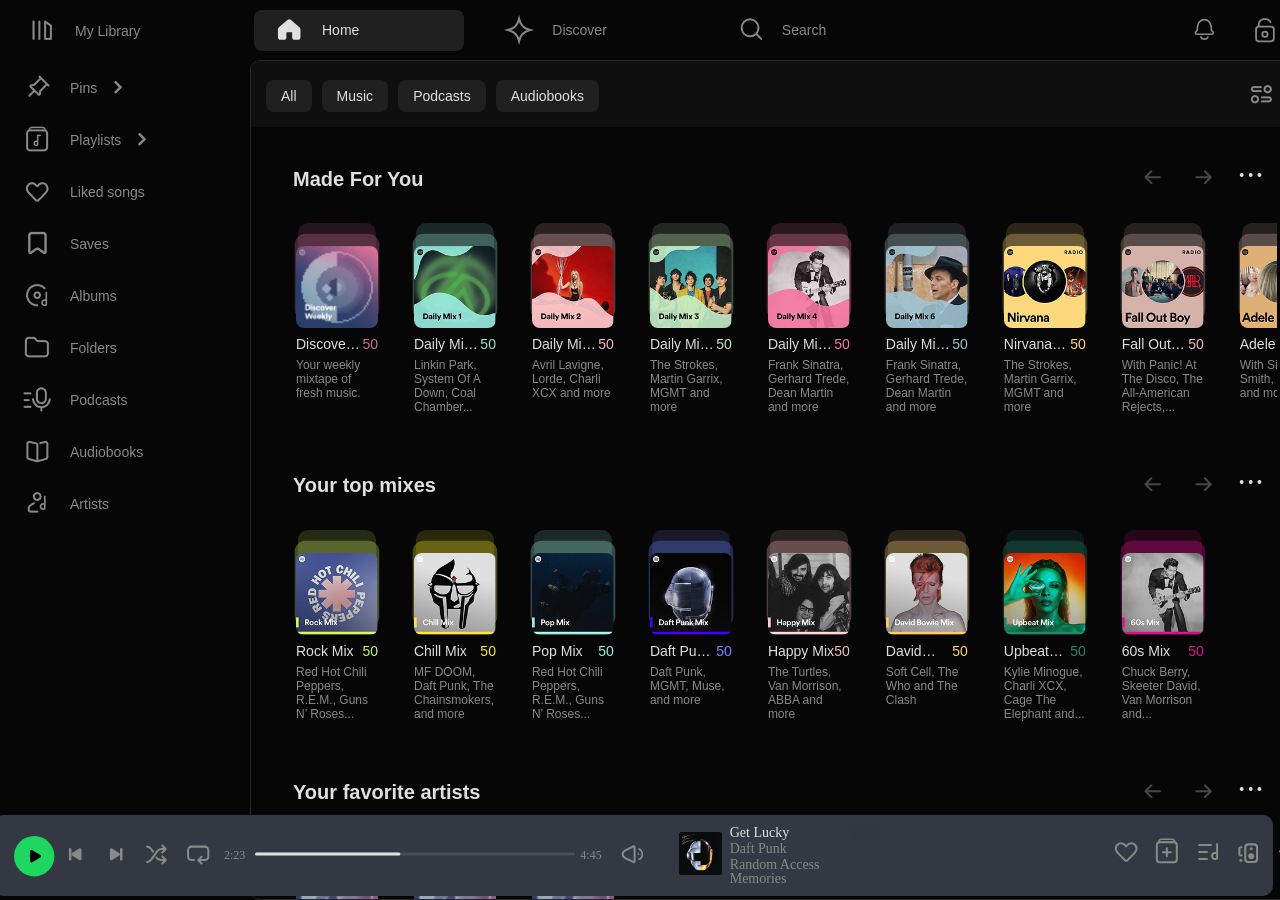
==== commit 6cb0813f: "implement mobile library structure move card styling in correct follder" ====
--- a/index.html
+++ b/index.html
@@ -64,25 +64,25 @@
             
             
 
-            <button class="mobile-icon active" role="button" aria-label="home">
+            <a class="mobile-icon active" role="button" aria-label="home">
                 <img src="./assets/icons/nav-library/home-active.svg" alt="Profile avatar">
-            </button>
+            </a>
             
-             <button class="mobile-icon" role="button" aria-label="Profile">
+             <a class="mobile-icon" role="button" aria-label="Profile">
                 <img src="./assets/icons/nav-library/discover.svg" alt="Profile avatar">
-            </button>
-
-             <button class="mobile-icon" role="button" aria-label="Profile">
+            </a>
+
+             <a class="mobile-icon" role="button" aria-label="Profile">
                 <img src="./assets/icons/nav-library/search.svg" alt="Profile avatar">
-            </button>
-
-             <button class="mobile-icon" role="button" aria-label="Profile">
+            </a>
+
+             <a href="mobile-library.html" class="mobile-icon" role="button" aria-label="Profile">
                 <img src="./assets/icons/sidebar-library/library.png" alt="Profile avatar">
-            </button>
+            </a>
             
-             <button class="mobile-icon" role="button" aria-label="Profile">
+             <a class="mobile-icon" role="button" aria-label="Profile">
                 <img src="./assets/icons/nav-library/me-prof.png" alt="Profile avatar">
-            </button>
+            </a>
          </section>
 
     </header>
@@ -438,6 +438,7 @@
                 <span class="mobile-dots">• • •</span>
                 </div>
             </div>
+
             <div class="cards-wrapper-grid">
                 
                 <div class="card card-stacked-electricgreen">
--- a/css/styles.css
+++ b/css/styles.css
@@ -432,18 +432,6 @@
   margin: 0;
 }
 
-.cards-wrapper-grid {
-  display: flex;
-  gap: 16px;
-  overflow-x: auto;
-  padding: 20px 15px 10px 15px;
-  -webkit-overflow-scrolling: touch;
-  overflow-y: visible;
-}
-.cards-wrapper-grid::-webkit-scrollbar {
-  display: none;
-}
-
 .header-with-arrows {
   display: flex;
   justify-content: space-between;
@@ -462,843 +450,6 @@
   display: block;
   line-height: 1;
   margin-bottom: 8px;
-}
-
-.card {
-  flex: 0 0 38%;
-  max-width: 38%;
-  position: relative;
-}
-.card img {
-  position: relative;
-  z-index: 3;
-  width: 100%;
-  aspect-ratio: 1/1;
-  object-fit: cover;
-  border-radius: 8px;
-  margin-bottom: 8px;
-}
-
-.card-title-cont {
-  display: flex;
-  justify-content: space-between;
-  align-items: center;
-  font-size: 12px;
-}
-.card-title-cont span:first-child {
-  display: -webkit-box;
-  -webkit-line-clamp: 1;
-  line-clamp: 1;
-  -webkit-box-orient: vertical;
-  overflow: hidden;
-  text-overflow: ellipsis;
-  flex: 1;
-}
-.card-title-cont span:last-child {
-  flex-shrink: 0;
-}
-
-.card-title {
-  font-size: 12px;
-}
-
-.card-main-txt {
-  font-size: 10px;
-  color: #898989;
-}
-
-.card-txt-wrap {
-  display: flex;
-  flex-direction: column;
-  gap: 6px;
-}
-
-.card-color-green {
-  background-color: rgba(133, 197, 133, 0.05);
-  border-left: 3px solid rgba(133, 197, 133, 0.6);
-  border-radius: 6px;
-  padding: 4px 0 7px 6px;
-}
-
-.card-color-yellow {
-  background-color: rgba(255, 220, 202, 0.05);
-  border-left: 3px solid rgba(255, 220, 202, 0.6);
-  border-radius: 6px;
-  padding: 4px 0 7px 6px;
-}
-
-.card-color-orange {
-  background-color: rgba(246, 125, 77, 0.05);
-  border-left: 3px solid rgba(246, 125, 77, 0.6);
-  border-radius: 6px;
-  padding: 4px 0 7px 6px;
-}
-
-.title-bg-green {
-  background-color: rgba(133, 197, 133, 0.05);
-  border-radius: 6px;
-  padding: 4px 6px 7px 6px;
-  border-left: none;
-}
-
-.title-bgt-yellow {
-  background-color: rgba(255, 220, 202, 0.05);
-  border-radius: 6px;
-  padding: 4px 6px 7px 6px;
-  border-left: none;
-}
-
-.title-bgt-orange {
-  background-color: rgba(246, 125, 77, 0.05);
-  border-radius: 6px;
-  padding: 4px 6px 7px 6px;
-  border-left: none;
-}
-
-.num-red span:last-child {
-  color: #CE6E9A;
-}
-
-.num-green span:last-child {
-  color: #95E6D3;
-}
-
-.num-pink span:last-child {
-  color: #F4B8BD;
-}
-
-.num-neon span:last-child {
-  color: #C3E7B7;
-}
-
-.num-hotpink span:last-child {
-  color: #F37FA6;
-}
-
-.num-blue span:last-child {
-  color: #A0BEC8;
-}
-
-.num-yellow span:last-child {
-  color: #FDD87D;
-}
-
-.num-darkyellow span:last-child {
-  color: #D4B2A9;
-}
-
-.num-cyan span:last-child {
-  color: #8DC3B5;
-}
-
-.num-purple span:last-child {
-  color: #A6BAD3;
-}
-
-.num-brightgreen span:last-child {
-  color: #CCF665;
-}
-
-.num-brightyellow span:last-child {
-  color: #F9E72C;
-}
-
-.num-babyblue span:last-child {
-  color: #9BF0E2;
-}
-
-.num-electropurple span:last-child {
-  color: #6F86FF;
-}
-
-.num-darkgreen span:last-child {
-  color: #27856B;
-}
-
-.num-fiusa span:last-child {
-  color: #DD138B;
-}
-
-/* --- Made For You Section --- */
-.card-stacked-pink {
-  position: relative;
-  z-index: 1;
-}
-.card-stacked-pink::before, .card-stacked-pink::after {
-  content: "";
-  position: absolute;
-  left: 5%;
-  width: 90%;
-  height: 50%;
-  border-radius: 12px;
-  background-color: #CE6E9A;
-  pointer-events: none;
-}
-.card-stacked-pink::before {
-  top: -20px;
-  opacity: 0.15;
-  transform: scale(0.85);
-  z-index: -2;
-}
-.card-stacked-pink::after {
-  top: -6px;
-  opacity: 0.3;
-  transform: scale(0.92);
-  z-index: -1;
-}
-.card-stacked-pink img {
-  position: relative;
-  z-index: 3;
-  border-radius: 8px;
-  display: block;
-  width: 100%;
-}
-
-.card-stacked-green {
-  position: relative;
-  z-index: 1;
-}
-.card-stacked-green::before, .card-stacked-green::after {
-  content: "";
-  position: absolute;
-  left: 5%;
-  width: 90%;
-  height: 50%;
-  border-radius: 12px;
-  background-color: #95E6D3;
-  pointer-events: none;
-}
-.card-stacked-green::before {
-  top: -20px;
-  opacity: 0.15;
-  transform: scale(0.85);
-  z-index: -2;
-}
-.card-stacked-green::after {
-  top: -6px;
-  opacity: 0.3;
-  transform: scale(0.92);
-  z-index: -1;
-}
-.card-stacked-green img {
-  position: relative;
-  z-index: 3;
-  border-radius: 8px;
-  display: block;
-  width: 100%;
-}
-
-.card-stacked-babypink {
-  position: relative;
-  z-index: 1;
-}
-.card-stacked-babypink::before, .card-stacked-babypink::after {
-  content: "";
-  position: absolute;
-  left: 5%;
-  width: 90%;
-  height: 50%;
-  border-radius: 12px;
-  background-color: #F4B8BD;
-  pointer-events: none;
-}
-.card-stacked-babypink::before {
-  top: -20px;
-  opacity: 0.15;
-  transform: scale(0.85);
-  z-index: -2;
-}
-.card-stacked-babypink::after {
-  top: -6px;
-  opacity: 0.3;
-  transform: scale(0.92);
-  z-index: -1;
-}
-.card-stacked-babypink img {
-  position: relative;
-  z-index: 3;
-  border-radius: 8px;
-  display: block;
-  width: 100%;
-}
-
-.card-stacked-saladgreen {
-  position: relative;
-  z-index: 1;
-}
-.card-stacked-saladgreen::before, .card-stacked-saladgreen::after {
-  content: "";
-  position: absolute;
-  left: 5%;
-  width: 90%;
-  height: 50%;
-  border-radius: 12px;
-  background-color: #C3E7B7;
-  pointer-events: none;
-}
-.card-stacked-saladgreen::before {
-  top: -20px;
-  opacity: 0.15;
-  transform: scale(0.85);
-  z-index: -2;
-}
-.card-stacked-saladgreen::after {
-  top: -6px;
-  opacity: 0.3;
-  transform: scale(0.92);
-  z-index: -1;
-}
-.card-stacked-saladgreen img {
-  position: relative;
-  z-index: 3;
-  border-radius: 8px;
-  display: block;
-  width: 100%;
-}
-
-.card-stacked-rouge {
-  position: relative;
-  z-index: 1;
-}
-.card-stacked-rouge::before, .card-stacked-rouge::after {
-  content: "";
-  position: absolute;
-  left: 5%;
-  width: 90%;
-  height: 50%;
-  border-radius: 12px;
-  background-color: #F37FA6;
-  pointer-events: none;
-}
-.card-stacked-rouge::before {
-  top: -20px;
-  opacity: 0.15;
-  transform: scale(0.85);
-  z-index: -2;
-}
-.card-stacked-rouge::after {
-  top: -6px;
-  opacity: 0.3;
-  transform: scale(0.92);
-  z-index: -1;
-}
-.card-stacked-rouge img {
-  position: relative;
-  z-index: 3;
-  border-radius: 8px;
-  display: block;
-  width: 100%;
-}
-
-.card-stacked-blue {
-  position: relative;
-  z-index: 1;
-}
-.card-stacked-blue::before, .card-stacked-blue::after {
-  content: "";
-  position: absolute;
-  left: 5%;
-  width: 90%;
-  height: 50%;
-  border-radius: 12px;
-  background-color: #A0BEC8;
-  pointer-events: none;
-}
-.card-stacked-blue::before {
-  top: -20px;
-  opacity: 0.15;
-  transform: scale(0.85);
-  z-index: -2;
-}
-.card-stacked-blue::after {
-  top: -6px;
-  opacity: 0.3;
-  transform: scale(0.92);
-  z-index: -1;
-}
-.card-stacked-blue img {
-  position: relative;
-  z-index: 3;
-  border-radius: 8px;
-  display: block;
-  width: 100%;
-}
-
-.card-stacked-yellow {
-  position: relative;
-  z-index: 1;
-}
-.card-stacked-yellow::before, .card-stacked-yellow::after {
-  content: "";
-  position: absolute;
-  left: 5%;
-  width: 90%;
-  height: 50%;
-  border-radius: 12px;
-  background-color: #FDD87D;
-  pointer-events: none;
-}
-.card-stacked-yellow::before {
-  top: -20px;
-  opacity: 0.15;
-  transform: scale(0.85);
-  z-index: -2;
-}
-.card-stacked-yellow::after {
-  top: -6px;
-  opacity: 0.3;
-  transform: scale(0.92);
-  z-index: -1;
-}
-.card-stacked-yellow img {
-  position: relative;
-  z-index: 3;
-  border-radius: 8px;
-  display: block;
-  width: 100%;
-}
-
-.card-stacked-olive {
-  position: relative;
-  z-index: 1;
-}
-.card-stacked-olive::before, .card-stacked-olive::after {
-  content: "";
-  position: absolute;
-  left: 5%;
-  width: 90%;
-  height: 50%;
-  border-radius: 12px;
-  background-color: #D4B2A9;
-  pointer-events: none;
-}
-.card-stacked-olive::before {
-  top: -20px;
-  opacity: 0.15;
-  transform: scale(0.85);
-  z-index: -2;
-}
-.card-stacked-olive::after {
-  top: -6px;
-  opacity: 0.3;
-  transform: scale(0.92);
-  z-index: -1;
-}
-.card-stacked-olive img {
-  position: relative;
-  z-index: 3;
-  border-radius: 8px;
-  display: block;
-  width: 100%;
-}
-
-.card-stacked-darkyellow {
-  position: relative;
-  z-index: 1;
-}
-.card-stacked-darkyellow::before, .card-stacked-darkyellow::after {
-  content: "";
-  position: absolute;
-  left: 5%;
-  width: 90%;
-  height: 50%;
-  border-radius: 12px;
-  background-color: #D4B2A9;
-  pointer-events: none;
-}
-.card-stacked-darkyellow::before {
-  top: -20px;
-  opacity: 0.15;
-  transform: scale(0.85);
-  z-index: -2;
-}
-.card-stacked-darkyellow::after {
-  top: -6px;
-  opacity: 0.3;
-  transform: scale(0.92);
-  z-index: -1;
-}
-.card-stacked-darkyellow img {
-  position: relative;
-  z-index: 3;
-  border-radius: 8px;
-  display: block;
-  width: 100%;
-}
-
-.card-stacked-darkgreen {
-  position: relative;
-  z-index: 1;
-}
-.card-stacked-darkgreen::before, .card-stacked-darkgreen::after {
-  content: "";
-  position: absolute;
-  left: 5%;
-  width: 90%;
-  height: 50%;
-  border-radius: 12px;
-  background-color: #8DC3B5;
-  pointer-events: none;
-}
-.card-stacked-darkgreen::before {
-  top: -20px;
-  opacity: 0.15;
-  transform: scale(0.85);
-  z-index: -2;
-}
-.card-stacked-darkgreen::after {
-  top: -6px;
-  opacity: 0.3;
-  transform: scale(0.92);
-  z-index: -1;
-}
-.card-stacked-darkgreen img {
-  position: relative;
-  z-index: 3;
-  border-radius: 8px;
-  display: block;
-  width: 100%;
-}
-
-.card-stacked-purple {
-  position: relative;
-  z-index: 1;
-}
-.card-stacked-purple::before, .card-stacked-purple::after {
-  content: "";
-  position: absolute;
-  left: 5%;
-  width: 90%;
-  height: 50%;
-  border-radius: 12px;
-  background-color: #A6BAD3;
-  pointer-events: none;
-}
-.card-stacked-purple::before {
-  top: -20px;
-  opacity: 0.15;
-  transform: scale(0.85);
-  z-index: -2;
-}
-.card-stacked-purple::after {
-  top: -6px;
-  opacity: 0.3;
-  transform: scale(0.92);
-  z-index: -1;
-}
-.card-stacked-purple img {
-  position: relative;
-  z-index: 3;
-  border-radius: 8px;
-  display: block;
-  width: 100%;
-}
-
-.card-stacked-neongreen {
-  position: relative;
-  z-index: 1;
-}
-.card-stacked-neongreen::before, .card-stacked-neongreen::after {
-  content: "";
-  position: absolute;
-  left: 5%;
-  width: 90%;
-  height: 50%;
-  border-radius: 12px;
-  background-color: #C3E7B7;
-  pointer-events: none;
-}
-.card-stacked-neongreen::before {
-  top: -20px;
-  opacity: 0.15;
-  transform: scale(0.85);
-  z-index: -2;
-}
-.card-stacked-neongreen::after {
-  top: -6px;
-  opacity: 0.3;
-  transform: scale(0.92);
-  z-index: -1;
-}
-.card-stacked-neongreen img {
-  position: relative;
-  z-index: 3;
-  border-radius: 8px;
-  display: block;
-  width: 100%;
-}
-
-/* --- Your Top Mixes Section --- */
-.card-stacked-electricgreen {
-  position: relative;
-  z-index: 1;
-}
-.card-stacked-electricgreen::before, .card-stacked-electricgreen::after {
-  content: "";
-  position: absolute;
-  left: 5%;
-  width: 90%;
-  height: 50%;
-  border-radius: 12px;
-  background-color: #CCF665;
-  pointer-events: none;
-}
-.card-stacked-electricgreen::before {
-  top: -20px;
-  opacity: 0.15;
-  transform: scale(0.85);
-  z-index: -2;
-}
-.card-stacked-electricgreen::after {
-  top: -6px;
-  opacity: 0.3;
-  transform: scale(0.92);
-  z-index: -1;
-}
-.card-stacked-electricgreen img {
-  position: relative;
-  z-index: 3;
-  border-radius: 8px;
-  display: block;
-  width: 100%;
-}
-
-.card-stacked-electricyellow {
-  position: relative;
-  z-index: 1;
-}
-.card-stacked-electricyellow::before, .card-stacked-electricyellow::after {
-  content: "";
-  position: absolute;
-  left: 5%;
-  width: 90%;
-  height: 50%;
-  border-radius: 12px;
-  background-color: #F9E72C;
-  pointer-events: none;
-}
-.card-stacked-electricyellow::before {
-  top: -20px;
-  opacity: 0.15;
-  transform: scale(0.85);
-  z-index: -2;
-}
-.card-stacked-electricyellow::after {
-  top: -6px;
-  opacity: 0.3;
-  transform: scale(0.92);
-  z-index: -1;
-}
-.card-stacked-electricyellow img {
-  position: relative;
-  z-index: 3;
-  border-radius: 8px;
-  display: block;
-  width: 100%;
-}
-
-.card-stacked-cyan {
-  position: relative;
-  z-index: 1;
-}
-.card-stacked-cyan::before, .card-stacked-cyan::after {
-  content: "";
-  position: absolute;
-  left: 5%;
-  width: 90%;
-  height: 50%;
-  border-radius: 12px;
-  background-color: #9BF0E2;
-  pointer-events: none;
-}
-.card-stacked-cyan::before {
-  top: -20px;
-  opacity: 0.15;
-  transform: scale(0.85);
-  z-index: -2;
-}
-.card-stacked-cyan::after {
-  top: -6px;
-  opacity: 0.3;
-  transform: scale(0.92);
-  z-index: -1;
-}
-.card-stacked-cyan img {
-  position: relative;
-  z-index: 3;
-  border-radius: 8px;
-  display: block;
-  width: 100%;
-}
-
-.card-stacked-deeppurple {
-  position: relative;
-  z-index: 1;
-}
-.card-stacked-deeppurple::before, .card-stacked-deeppurple::after {
-  content: "";
-  position: absolute;
-  left: 5%;
-  width: 90%;
-  height: 50%;
-  border-radius: 12px;
-  background-color: #6F86FF;
-  pointer-events: none;
-}
-.card-stacked-deeppurple::before {
-  top: -20px;
-  opacity: 0.15;
-  transform: scale(0.85);
-  z-index: -2;
-}
-.card-stacked-deeppurple::after {
-  top: -6px;
-  opacity: 0.3;
-  transform: scale(0.92);
-  z-index: -1;
-}
-.card-stacked-deeppurple img {
-  position: relative;
-  z-index: 3;
-  border-radius: 8px;
-  display: block;
-  width: 100%;
-}
-
-.card-stacked-whitepink {
-  position: relative;
-  z-index: 1;
-}
-.card-stacked-whitepink::before, .card-stacked-whitepink::after {
-  content: "";
-  position: absolute;
-  left: 5%;
-  width: 90%;
-  height: 50%;
-  border-radius: 12px;
-  background-color: #F4B8BD;
-  pointer-events: none;
-}
-.card-stacked-whitepink::before {
-  top: -20px;
-  opacity: 0.15;
-  transform: scale(0.85);
-  z-index: -2;
-}
-.card-stacked-whitepink::after {
-  top: -6px;
-  opacity: 0.3;
-  transform: scale(0.92);
-  z-index: -1;
-}
-.card-stacked-whitepink img {
-  position: relative;
-  z-index: 3;
-  border-radius: 8px;
-  display: block;
-  width: 100%;
-}
-
-.card-stacked-babyyellow {
-  position: relative;
-  z-index: 1;
-}
-.card-stacked-babyyellow::before, .card-stacked-babyyellow::after {
-  content: "";
-  position: absolute;
-  left: 5%;
-  width: 90%;
-  height: 50%;
-  border-radius: 12px;
-  background-color: #FDD87D;
-  pointer-events: none;
-}
-.card-stacked-babyyellow::before {
-  top: -20px;
-  opacity: 0.15;
-  transform: scale(0.85);
-  z-index: -2;
-}
-.card-stacked-babyyellow::after {
-  top: -6px;
-  opacity: 0.3;
-  transform: scale(0.92);
-  z-index: -1;
-}
-.card-stacked-babyyellow img {
-  position: relative;
-  z-index: 3;
-  border-radius: 8px;
-  display: block;
-  width: 100%;
-}
-
-.card-stacked-deepgreen {
-  position: relative;
-  z-index: 1;
-}
-.card-stacked-deepgreen::before, .card-stacked-deepgreen::after {
-  content: "";
-  position: absolute;
-  left: 5%;
-  width: 90%;
-  height: 50%;
-  border-radius: 12px;
-  background-color: #27856B;
-  pointer-events: none;
-}
-.card-stacked-deepgreen::before {
-  top: -20px;
-  opacity: 0.15;
-  transform: scale(0.85);
-  z-index: -2;
-}
-.card-stacked-deepgreen::after {
-  top: -6px;
-  opacity: 0.3;
-  transform: scale(0.92);
-  z-index: -1;
-}
-.card-stacked-deepgreen img {
-  position: relative;
-  z-index: 3;
-  border-radius: 8px;
-  display: block;
-  width: 100%;
-}
-
-.card-stacked-hotpink {
-  position: relative;
-  z-index: 1;
-}
-.card-stacked-hotpink::before, .card-stacked-hotpink::after {
-  content: "";
-  position: absolute;
-  left: 5%;
-  width: 90%;
-  height: 50%;
-  border-radius: 12px;
-  background-color: #DD138B;
-  pointer-events: none;
-}
-.card-stacked-hotpink::before {
-  top: -20px;
-  opacity: 0.15;
-  transform: scale(0.85);
-  z-index: -2;
-}
-.card-stacked-hotpink::after {
-  top: -6px;
-  opacity: 0.3;
-  transform: scale(0.92);
-  z-index: -1;
-}
-.card-stacked-hotpink img {
-  position: relative;
-  z-index: 3;
-  border-radius: 8px;
-  display: block;
-  width: 100%;
 }
 
 @media (min-width: 768px) {
@@ -1331,17 +482,6 @@
   .filter-wrapper .filter-btn {
     font-size: 14px;
   }
-  .card {
-    flex: 0 0 calc(12.5% - 20px);
-    max-width: calc(12.5% - 20px);
-    transition: transform 0.2s ease, background-color 0.2s ease;
-    padding: 10px;
-    border-radius: 8px;
-  }
-  .card:hover {
-    background-color: #282828;
-    transform: translateY(-5px);
-  }
   .header-with-arrows .controls-container {
     display: flex;
     align-items: center;
@@ -1361,15 +501,6 @@
   }
   .scroll-btn:active img {
     filter: brightness(0) invert(1) !important;
-  }
-  .card-title-cont {
-    font-size: 14px;
-  }
-  .card-main-txt {
-    font-size: 12px;
-  }
-  .popular-almubs {
-    display: none;
   }
   .albums-for-you {
     display: flex;
@@ -1851,696 +982,999 @@
     margin: 16px 15.59px;
   }
 }
-@keyframes marquee-scroll {
-  0% {
-    transform: translateX(0);
-  }
-  85%, 100% {
-    transform: translateX(-50%);
-  }
-}
-.song-page-body .navbar, .song-page-body .sidebar, .song-page-body .mobile-library, .song-page-body .player {
-  display: none;
-}
-
-.song-page {
-  height: 100vh;
-  background: linear-gradient(to bottom, rgb(59, 65, 77) 0%, rgb(39, 43, 51) 100%);
-  font-family: "satoshi";
-  border-radius: 10px;
-}
-.song-page .lyrics-input, .song-page .queue-input {
-  display: none;
-}
-.song-page .song-header {
-  padding: 57px 18px 53px 18px;
-}
-.song-page .mobile-header {
+.cards-wrapper {
   display: flex;
-  flex-direction: row;
-}
-.song-page .mobile-header .mobile-album-icon {
-  width: 24px;
-  height: 24px;
-  margin-top: 8px;
-  margin-left: 50px;
-}
-.song-page .mobile-header .mobile-album-name {
-  margin-top: 10px;
-  color: #E0E0E0;
+  gap: 16px;
+  overflow-x: auto;
+  padding-left: 16px;
+  padding-top: 15px;
+  padding-bottom: 20px;
+  -webkit-overflow-scrolling: touch;
+  overflow-y: visible;
+}
+.cards-wrapper::-webkit-scrollbar {
+  display: none;
+}
+
+.card-title-wrap {
+  display: flex;
+  justify-content: space-between;
+  align-items: center;
   font-size: 12px;
 }
-.song-page .cover-bg {
+.card-title-wrap span:first-child {
+  display: -webkit-box;
+  -webkit-line-clamp: 1;
+  line-clamp: 1;
+  -webkit-box-orient: vertical;
+  overflow: hidden;
+  text-overflow: ellipsis;
+  flex: 1;
+}
+.card-title-wrap span:last-child {
+  flex-shrink: 0;
+}
+
+.card-title-wrap span {
+  font-size: 12px;
+  font-weight: 400;
+}
+
+.cards-wrapper-grid {
+  display: flex;
+  gap: 16px;
+  overflow-x: auto;
+  padding: 20px 15px 10px 15px;
+  -webkit-overflow-scrolling: touch;
+  overflow-y: visible;
+}
+
+.cards-wrapper-grid::-webkit-scrollbar {
+  display: none;
+}
+
+.card {
+  flex: 0 0 38%;
+  max-width: 38%;
+  position: relative;
+}
+
+.card img {
   width: 100%;
-  margin-bottom: 27px;
-}
-.song-page .song-right {
-  display: flex;
-  flex-direction: row;
-  justify-content: space-around;
-}
-.song-page .song-right .mobile-song-info {
+  aspect-ratio: 1/1;
+  object-fit: cover;
+  border-radius: 8px;
+  margin-bottom: 8px;
+  position: relative;
+  z-index: 3;
+}
+
+.card-txt-wrap {
   display: flex;
   flex-direction: column;
-  position: relative;
+  gap: 6px;
+}
+
+.cards-wrapper-grid .card-title {
+  font-size: 12px;
+}
+
+.card-title-cont {
+  display: flex;
+  justify-content: space-between;
+  align-items: center;
+  font-size: 12px;
+}
+
+.card-title-cont span:first-child {
+  display: -webkit-box;
+  -webkit-line-clamp: 1;
+  line-clamp: 1;
+  -webkit-box-orient: vertical;
   overflow: hidden;
-  width: 260px;
-}
-.song-page .song-right .mobile-song-info::after {
-  content: "";
-  position: absolute;
-  width: 50px;
-  height: 30px;
-  top: 0;
-  bottom: 0;
-  pointer-events: none;
-  right: -2px;
-  background: linear-gradient(to left, #333842, transparent);
-}
-.song-page .song-right .mobile-song-info h2 {
-  width: max-content;
-  color: #E0E0E0;
-  font-size: 20px;
-  animation: marquee-scroll 10s ease-in-out infinite;
-}
-.song-page .song-right .mobile-song-info p {
+  text-overflow: ellipsis;
+  flex: 1;
+}
+
+.card-title-cont span:last-child {
+  flex-shrink: 0;
+}
+
+.card-main-txt {
+  font-size: 10px;
   color: #898989;
-  font-size: 18px;
-  margin-top: 4px;
-}
-.song-page .song-right .song-title {
-  display: none;
-}
-.song-page .song-information .artist,
-.song-page .song-information .artist-icon,
-.song-page .song-information .dot,
-.song-page .song-information .album-name,
-.song-page .song-information .year,
-.song-page .song-information .album-icon,
-.song-page .song-information .duration,
-.song-page .song-information .copies {
-  display: none;
-}
-.song-page .song-nav {
-  display: flex;
-  flex-direction: row;
-  margin-left: 20px;
-  margin-top: -5px;
-}
-.song-page .playback-button, .song-page .list-add-desktop, .song-page .download-desktop, .song-page .share, .song-page .more-btn {
-  display: none;
-}
-.song-page .genre, .song-page .singers {
-  display: none;
-}
-.song-page .mobile-lyrics-view {
-  display: none;
-}
-.song-page .mobile-lyrics-topbar {
-  display: flex;
-  flex-direction: row;
-  flex-shrink: 0;
-  padding: 57px 18px 0 18px;
-}
-.song-page .mobile-lyrics-topbar .line-bar {
-  width: 24px;
-  height: 24px;
-  margin-top: 8px;
-  margin-left: 50px;
-}
-.song-page .mobile-lyrics-topbar span {
-  margin-top: 10px;
-  color: #E0E0E0;
-  font-size: 12px;
-}
-.song-page .mobile-lyrics {
-  display: flex;
-  flex-direction: column;
-  min-height: 0;
-  max-height: 473px;
-  flex: 1;
-  overflow-y: auto;
-  margin: 0px 18px 23px 18px;
-  font-size: 20px;
-  font-weight: 700;
-  line-height: 180%;
-  word-spacing: 3%;
-}
-.song-page .mobile-lyrics::-webkit-scrollbar {
-  display: none;
-}
-.song-page .mobile-lyrics {
-  scrollbar-width: none;
-}
-.song-page .lyrics-white {
-  color: #E0E0E0;
-}
-.song-page .lyrics-white span {
-  background: linear-gradient(to right, #E0E0E0 55%, rgba(219, 219, 219, 0.2) 20%);
-  -webkit-background-clip: text;
-  -webkit-text-fill-color: transparent;
-  background-clip: text;
-}
-.song-page .lyrics-dark {
-  color: #898989;
-}
-.song-page .mobile-queue-view {
-  display: none;
-}
-.song-page .song-queue-header {
-  display: flex;
-  flex-direction: row;
-  flex-shrink: 0;
-  padding: 57px 18px 0 18px;
-}
-.song-page .song-queue-header .line-bar {
-  width: 24px;
-  height: 24px;
-  margin-top: 8px;
-  margin-left: 50px;
-}
-.song-page .song-queue-header span {
-  margin-top: 10px;
-  color: #E0E0E0;
-  font-size: 12px;
-}
-.song-page .mobile-queue {
-  display: flex;
-  flex-direction: column;
-  min-height: 0;
-  max-height: 473px;
-  flex: 1;
-  overflow-y: auto;
-  margin: 0px 18px 23px 18px;
-}
-.song-page .mobile-queue::-webkit-scrollbar {
-  display: none;
-}
-.song-page .mobile-queue {
-  scrollbar-width: none;
-}
-.song-page .next-up {
-  color: white;
-  font-size: 16px;
-  font-weight: 700;
-}
-.song-page .song-album-functions {
-  display: flex;
-  flex-direction: row;
-  align-items: center;
-  margin: 5px 0;
-}
-.song-page .song-album-functions span {
-  color: white;
-  font-size: 16px;
-  font-weight: 400;
-  margin-right: 40px;
-}
-.song-page .shuffle, .song-page .repeat {
-  color: #898989;
-  transition: color 0.02s, transform 0.1s;
-}
-.song-page .shuffle:hover, .song-page .repeat:hover {
-  color: #E0E0E0;
-  transform: scale(1.04);
-}
-.song-page .shuffle, .song-page .repeat {
-  padding-left: 10px;
-}
-.song-page .queue-song {
-  display: flex;
-  flex-direction: row;
-  scroll-snap-type: x mandatory;
-  -webkit-overflow-scrolling: touch;
-}
-.song-page .queue-song::-webkit-scrollbar {
-  display: none;
-}
-.song-page .queue-song {
-  scrollbar-width: none;
-}
-.song-page .queue-song .song-content {
-  display: flex;
-  flex-direction: row;
-  align-items: center;
-  min-width: 100%;
-  padding: 6px 0;
-  scroll-snap-align: start;
-}
-.song-page .queue-song .song-content .cover {
-  width: 53px;
-  height: 53px;
-  margin-right: 12px;
-  border-radius: 10px;
-  flex-shrink: 0;
-}
-.song-page .queue-song .song-content .queue-song-name {
-  display: flex;
-  flex-direction: column;
-  flex: 1;
-}
-.song-page .queue-song .song-content .queue-song-name span {
-  color: #E0E0E0;
-  font-size: 16px;
-  font-weight: 400;
-}
-.song-page .queue-song .song-content .queue-song-name p {
-  color: #898989;
+}
+
+.card-title-cont span {
   font-size: 12px;
   font-weight: 400;
-  margin-top: 5px;
-}
-.song-page .queue-song .song-content .move {
-  width: 41px;
-  height: 41px;
-  flex-shrink: 0;
-}
-.song-page .song-close {
-  width: 130px;
-  margin-left: 5px;
-  background-color: #B63F3F;
-  color: #E0E0E0;
+}
+
+.cards-cont {
+  display: flex;
+  gap: 16px;
+  overflow-x: auto;
+  padding-bottom: 20px;
+  padding-top: 15px;
+  -webkit-overflow-scrolling: touch;
+  overflow-y: visible;
+}
+
+.cards-cont::-webkit-scrollbar {
+  display: none;
+}
+
+.wrap-colored {
+  background-color: rgba(137, 137, 137, 0.0901960784);
+  border-radius: 8px;
+  padding: 8px;
+}
+
+.pin-container {
+  position: absolute;
+  top: -5px;
+  right: -4px;
+  z-index: 10;
+  width: 32px;
+  height: 32px;
+  background: #060606;
+  border-radius: 50%;
   display: flex;
   align-items: center;
   justify-content: center;
-  gap: 6px;
-  font-family: "satoshi";
-  font-size: 12px;
-  font-weight: 500;
-  scroll-snap-align: end;
-  flex-shrink: 0;
-  border: none;
-  cursor: pointer;
-}
-.song-page .song-duration {
-  margin: 0 18px;
-  display: flex;
-  flex-direction: column;
-}
-.song-page .progress-bar-songpage {
-  justify-content: center;
-}
-.song-page .time-info {
-  display: flex;
-  flex-direction: row;
-  justify-content: space-between;
-  margin-top: 9px;
-}
-.song-page .control-btn {
-  display: flex;
-  flex-direction: row;
-  justify-content: space-between;
-  margin: 11px 18px 37px 18px;
-}
-.song-page .mobile-panel {
-  display: flex;
-  flex-direction: row;
-  gap: 26px;
-  justify-content: space-between;
-  margin: 0 18px 57px;
-}
-.song-page .more-btn-wrapper {
-  position: fixed;
-  left: 0;
-  right: 0;
-  bottom: 0;
-  height: 609px;
-  z-index: 2;
-  background-color: rgba(32, 32, 32, 0.98);
-  border-radius: 10px;
-  padding: 9px 18px auto 42px;
-}
-.song-page .more-btn-wrapper::before {
-  content: "";
-  display: block;
-  width: 36px;
-  height: 4px;
-  background: #585858;
-  border-radius: 2px;
-  margin: 12px auto 4px;
-}
-.song-page .more-btn-wrapper .more-header {
-  display: flex;
-  flex-direction: row;
-  align-items: center;
-  justify-content: flex-start;
-  gap: 12px;
-  padding: 20px 16px 23px;
-  border-bottom: 1px solid rgba(255, 255, 255, 0.1);
-}
-.song-page .more-btn-wrapper .more-header img {
-  height: 60px;
-  width: 60px;
-}
-.song-page .more-btn-wrapper .more-header .more-song-info {
-  display: flex;
-  flex-direction: column;
-  align-self: center;
-  overflow: hidden;
-  width: 250px;
-}
-.song-page .more-btn-wrapper .more-header .more-song-info::after {
+  pointer-events: none;
+}
+
+.pin-container img {
+  width: 16px !important;
+  height: 16px !important;
+  margin: 0 !important;
+}
+
+.card-color-green {
+  background-color: rgba(133, 197, 133, 0.05);
+  border-left: 3px solid rgba(133, 197, 133, 0.6);
+  border-radius: 6px;
+  padding: 4px 0 7px 6px;
+}
+
+.card-color-yellow {
+  background-color: rgba(255, 220, 202, 0.05);
+  border-left: 3px solid rgba(255, 220, 202, 0.6);
+  border-radius: 6px;
+  padding: 4px 0 7px 6px;
+}
+
+.card-color-orange {
+  background-color: rgba(246, 125, 77, 0.05);
+  border-left: 3px solid rgba(246, 125, 77, 0.6);
+  border-radius: 6px;
+  padding: 4px 0 7px 6px;
+}
+
+.title-bg-green {
+  background-color: rgba(133, 197, 133, 0.05);
+  border-radius: 6px;
+  padding: 4px 6px 7px 6px;
+  border-left: none;
+}
+
+.title-bgt-yellow {
+  background-color: rgba(255, 220, 202, 0.05);
+  border-radius: 6px;
+  padding: 4px 6px 7px 6px;
+  border-left: none;
+}
+
+.title-bgt-orange {
+  background-color: rgba(246, 125, 77, 0.05);
+  border-radius: 6px;
+  padding: 4px 6px 7px 6px;
+  border-left: none;
+}
+
+.num-red span:last-child {
+  color: #CE6E9A;
+}
+
+.num-green span:last-child {
+  color: #95E6D3;
+}
+
+.num-pink span:last-child {
+  color: #F4B8BD;
+}
+
+.num-neon span:last-child {
+  color: #C3E7B7;
+}
+
+.num-hotpink span:last-child {
+  color: #F37FA6;
+}
+
+.num-blue span:last-child {
+  color: #A0BEC8;
+}
+
+.num-yellow span:last-child {
+  color: #FDD87D;
+}
+
+.num-darkyellow span:last-child {
+  color: #D4B2A9;
+}
+
+.num-cyan span:last-child {
+  color: #8DC3B5;
+}
+
+.num-purple span:last-child {
+  color: #A6BAD3;
+}
+
+.num-brightgreen span:last-child {
+  color: #CCF665;
+}
+
+.num-brightyellow span:last-child {
+  color: #F9E72C;
+}
+
+.num-babyblue span:last-child {
+  color: #9BF0E2;
+}
+
+.num-electropurple span:last-child {
+  color: #6F86FF;
+}
+
+.num-darkgreen span:last-child {
+  color: #27856B;
+}
+
+.num-fiusa span:last-child {
+  color: #DD138B;
+}
+
+/* --- Made For You Section --- */
+.card-stacked-pink {
+  position: relative;
+  z-index: 1;
+}
+.card-stacked-pink::before, .card-stacked-pink::after {
   content: "";
   position: absolute;
-  width: 200px;
-  height: 30px;
-  top: 40px;
-  bottom: 0;
+  left: 5%;
+  width: 90%;
+  height: 50%;
+  border-radius: 12px;
+  background-color: #CE6E9A;
   pointer-events: none;
-  right: 0;
-  background: linear-gradient(to left, rgba(32, 32, 32, 0.98), transparent);
-}
-.song-page .more-btn-wrapper .more-header .more-song-info .title {
-  width: max-content;
-  color: #E0E0E0;
-  font-size: 16px;
-  animation: marquee-scroll 10s ease-in-out infinite;
-}
-.song-page .more-btn-wrapper .more-header .more-song-info p {
-  color: #898989;
-  font-size: 12px;
-  margin-top: 2px;
-}
-.song-page .song-more-window {
-  display: flex;
-  flex-direction: column;
-  gap: 8px;
-  height: 468px;
-  padding: 23px 0 20px 19px;
-}
-.song-page .more-list {
-  display: flex;
-  flex-direction: row;
-  gap: 11px;
-  align-items: center;
-}
-.song-page .more-list img {
-  width: 41px;
-  height: 41px;
-}
-.song-page .more-list p {
-  color: #E0E0E0;
-  font-size: 16px;
-}
-.song-page .song-sticky-cont, .song-page .song-lyrics-desktop {
-  display: none;
+}
+.card-stacked-pink::before {
+  top: -20px;
+  opacity: 0.15;
+  transform: scale(0.85);
+  z-index: -2;
+}
+.card-stacked-pink::after {
+  top: -6px;
+  opacity: 0.3;
+  transform: scale(0.92);
+  z-index: -1;
+}
+.card-stacked-pink img {
+  position: relative;
+  z-index: 3;
+  border-radius: 8px;
+  display: block;
+  width: 100%;
+}
+
+.card-stacked-green {
+  position: relative;
+  z-index: 1;
+}
+.card-stacked-green::before, .card-stacked-green::after {
+  content: "";
+  position: absolute;
+  left: 5%;
+  width: 90%;
+  height: 50%;
+  border-radius: 12px;
+  background-color: #95E6D3;
+  pointer-events: none;
+}
+.card-stacked-green::before {
+  top: -20px;
+  opacity: 0.15;
+  transform: scale(0.85);
+  z-index: -2;
+}
+.card-stacked-green::after {
+  top: -6px;
+  opacity: 0.3;
+  transform: scale(0.92);
+  z-index: -1;
+}
+.card-stacked-green img {
+  position: relative;
+  z-index: 3;
+  border-radius: 8px;
+  display: block;
+  width: 100%;
+}
+
+.card-stacked-babypink {
+  position: relative;
+  z-index: 1;
+}
+.card-stacked-babypink::before, .card-stacked-babypink::after {
+  content: "";
+  position: absolute;
+  left: 5%;
+  width: 90%;
+  height: 50%;
+  border-radius: 12px;
+  background-color: #F4B8BD;
+  pointer-events: none;
+}
+.card-stacked-babypink::before {
+  top: -20px;
+  opacity: 0.15;
+  transform: scale(0.85);
+  z-index: -2;
+}
+.card-stacked-babypink::after {
+  top: -6px;
+  opacity: 0.3;
+  transform: scale(0.92);
+  z-index: -1;
+}
+.card-stacked-babypink img {
+  position: relative;
+  z-index: 3;
+  border-radius: 8px;
+  display: block;
+  width: 100%;
+}
+
+.card-stacked-saladgreen {
+  position: relative;
+  z-index: 1;
+}
+.card-stacked-saladgreen::before, .card-stacked-saladgreen::after {
+  content: "";
+  position: absolute;
+  left: 5%;
+  width: 90%;
+  height: 50%;
+  border-radius: 12px;
+  background-color: #C3E7B7;
+  pointer-events: none;
+}
+.card-stacked-saladgreen::before {
+  top: -20px;
+  opacity: 0.15;
+  transform: scale(0.85);
+  z-index: -2;
+}
+.card-stacked-saladgreen::after {
+  top: -6px;
+  opacity: 0.3;
+  transform: scale(0.92);
+  z-index: -1;
+}
+.card-stacked-saladgreen img {
+  position: relative;
+  z-index: 3;
+  border-radius: 8px;
+  display: block;
+  width: 100%;
+}
+
+.card-stacked-rouge {
+  position: relative;
+  z-index: 1;
+}
+.card-stacked-rouge::before, .card-stacked-rouge::after {
+  content: "";
+  position: absolute;
+  left: 5%;
+  width: 90%;
+  height: 50%;
+  border-radius: 12px;
+  background-color: #F37FA6;
+  pointer-events: none;
+}
+.card-stacked-rouge::before {
+  top: -20px;
+  opacity: 0.15;
+  transform: scale(0.85);
+  z-index: -2;
+}
+.card-stacked-rouge::after {
+  top: -6px;
+  opacity: 0.3;
+  transform: scale(0.92);
+  z-index: -1;
+}
+.card-stacked-rouge img {
+  position: relative;
+  z-index: 3;
+  border-radius: 8px;
+  display: block;
+  width: 100%;
+}
+
+.card-stacked-blue {
+  position: relative;
+  z-index: 1;
+}
+.card-stacked-blue::before, .card-stacked-blue::after {
+  content: "";
+  position: absolute;
+  left: 5%;
+  width: 90%;
+  height: 50%;
+  border-radius: 12px;
+  background-color: #A0BEC8;
+  pointer-events: none;
+}
+.card-stacked-blue::before {
+  top: -20px;
+  opacity: 0.15;
+  transform: scale(0.85);
+  z-index: -2;
+}
+.card-stacked-blue::after {
+  top: -6px;
+  opacity: 0.3;
+  transform: scale(0.92);
+  z-index: -1;
+}
+.card-stacked-blue img {
+  position: relative;
+  z-index: 3;
+  border-radius: 8px;
+  display: block;
+  width: 100%;
+}
+
+.card-stacked-yellow {
+  position: relative;
+  z-index: 1;
+}
+.card-stacked-yellow::before, .card-stacked-yellow::after {
+  content: "";
+  position: absolute;
+  left: 5%;
+  width: 90%;
+  height: 50%;
+  border-radius: 12px;
+  background-color: #FDD87D;
+  pointer-events: none;
+}
+.card-stacked-yellow::before {
+  top: -20px;
+  opacity: 0.15;
+  transform: scale(0.85);
+  z-index: -2;
+}
+.card-stacked-yellow::after {
+  top: -6px;
+  opacity: 0.3;
+  transform: scale(0.92);
+  z-index: -1;
+}
+.card-stacked-yellow img {
+  position: relative;
+  z-index: 3;
+  border-radius: 8px;
+  display: block;
+  width: 100%;
+}
+
+.card-stacked-olive {
+  position: relative;
+  z-index: 1;
+}
+.card-stacked-olive::before, .card-stacked-olive::after {
+  content: "";
+  position: absolute;
+  left: 5%;
+  width: 90%;
+  height: 50%;
+  border-radius: 12px;
+  background-color: #D4B2A9;
+  pointer-events: none;
+}
+.card-stacked-olive::before {
+  top: -20px;
+  opacity: 0.15;
+  transform: scale(0.85);
+  z-index: -2;
+}
+.card-stacked-olive::after {
+  top: -6px;
+  opacity: 0.3;
+  transform: scale(0.92);
+  z-index: -1;
+}
+.card-stacked-olive img {
+  position: relative;
+  z-index: 3;
+  border-radius: 8px;
+  display: block;
+  width: 100%;
+}
+
+.card-stacked-darkyellow {
+  position: relative;
+  z-index: 1;
+}
+.card-stacked-darkyellow::before, .card-stacked-darkyellow::after {
+  content: "";
+  position: absolute;
+  left: 5%;
+  width: 90%;
+  height: 50%;
+  border-radius: 12px;
+  background-color: #D4B2A9;
+  pointer-events: none;
+}
+.card-stacked-darkyellow::before {
+  top: -20px;
+  opacity: 0.15;
+  transform: scale(0.85);
+  z-index: -2;
+}
+.card-stacked-darkyellow::after {
+  top: -6px;
+  opacity: 0.3;
+  transform: scale(0.92);
+  z-index: -1;
+}
+.card-stacked-darkyellow img {
+  position: relative;
+  z-index: 3;
+  border-radius: 8px;
+  display: block;
+  width: 100%;
+}
+
+.card-stacked-darkgreen {
+  position: relative;
+  z-index: 1;
+}
+.card-stacked-darkgreen::before, .card-stacked-darkgreen::after {
+  content: "";
+  position: absolute;
+  left: 5%;
+  width: 90%;
+  height: 50%;
+  border-radius: 12px;
+  background-color: #8DC3B5;
+  pointer-events: none;
+}
+.card-stacked-darkgreen::before {
+  top: -20px;
+  opacity: 0.15;
+  transform: scale(0.85);
+  z-index: -2;
+}
+.card-stacked-darkgreen::after {
+  top: -6px;
+  opacity: 0.3;
+  transform: scale(0.92);
+  z-index: -1;
+}
+.card-stacked-darkgreen img {
+  position: relative;
+  z-index: 3;
+  border-radius: 8px;
+  display: block;
+  width: 100%;
+}
+
+.card-stacked-purple {
+  position: relative;
+  z-index: 1;
+}
+.card-stacked-purple::before, .card-stacked-purple::after {
+  content: "";
+  position: absolute;
+  left: 5%;
+  width: 90%;
+  height: 50%;
+  border-radius: 12px;
+  background-color: #A6BAD3;
+  pointer-events: none;
+}
+.card-stacked-purple::before {
+  top: -20px;
+  opacity: 0.15;
+  transform: scale(0.85);
+  z-index: -2;
+}
+.card-stacked-purple::after {
+  top: -6px;
+  opacity: 0.3;
+  transform: scale(0.92);
+  z-index: -1;
+}
+.card-stacked-purple img {
+  position: relative;
+  z-index: 3;
+  border-radius: 8px;
+  display: block;
+  width: 100%;
+}
+
+.card-stacked-neongreen {
+  position: relative;
+  z-index: 1;
+}
+.card-stacked-neongreen::before, .card-stacked-neongreen::after {
+  content: "";
+  position: absolute;
+  left: 5%;
+  width: 90%;
+  height: 50%;
+  border-radius: 12px;
+  background-color: #C3E7B7;
+  pointer-events: none;
+}
+.card-stacked-neongreen::before {
+  top: -20px;
+  opacity: 0.15;
+  transform: scale(0.85);
+  z-index: -2;
+}
+.card-stacked-neongreen::after {
+  top: -6px;
+  opacity: 0.3;
+  transform: scale(0.92);
+  z-index: -1;
+}
+.card-stacked-neongreen img {
+  position: relative;
+  z-index: 3;
+  border-radius: 8px;
+  display: block;
+  width: 100%;
+}
+
+/* --- Your Top Mixes Section --- */
+.card-stacked-electricgreen {
+  position: relative;
+  z-index: 1;
+}
+.card-stacked-electricgreen::before, .card-stacked-electricgreen::after {
+  content: "";
+  position: absolute;
+  left: 5%;
+  width: 90%;
+  height: 50%;
+  border-radius: 12px;
+  background-color: #CCF665;
+  pointer-events: none;
+}
+.card-stacked-electricgreen::before {
+  top: -20px;
+  opacity: 0.15;
+  transform: scale(0.85);
+  z-index: -2;
+}
+.card-stacked-electricgreen::after {
+  top: -6px;
+  opacity: 0.3;
+  transform: scale(0.92);
+  z-index: -1;
+}
+.card-stacked-electricgreen img {
+  position: relative;
+  z-index: 3;
+  border-radius: 8px;
+  display: block;
+  width: 100%;
+}
+
+.card-stacked-electricyellow {
+  position: relative;
+  z-index: 1;
+}
+.card-stacked-electricyellow::before, .card-stacked-electricyellow::after {
+  content: "";
+  position: absolute;
+  left: 5%;
+  width: 90%;
+  height: 50%;
+  border-radius: 12px;
+  background-color: #F9E72C;
+  pointer-events: none;
+}
+.card-stacked-electricyellow::before {
+  top: -20px;
+  opacity: 0.15;
+  transform: scale(0.85);
+  z-index: -2;
+}
+.card-stacked-electricyellow::after {
+  top: -6px;
+  opacity: 0.3;
+  transform: scale(0.92);
+  z-index: -1;
+}
+.card-stacked-electricyellow img {
+  position: relative;
+  z-index: 3;
+  border-radius: 8px;
+  display: block;
+  width: 100%;
+}
+
+.card-stacked-cyan {
+  position: relative;
+  z-index: 1;
+}
+.card-stacked-cyan::before, .card-stacked-cyan::after {
+  content: "";
+  position: absolute;
+  left: 5%;
+  width: 90%;
+  height: 50%;
+  border-radius: 12px;
+  background-color: #9BF0E2;
+  pointer-events: none;
+}
+.card-stacked-cyan::before {
+  top: -20px;
+  opacity: 0.15;
+  transform: scale(0.85);
+  z-index: -2;
+}
+.card-stacked-cyan::after {
+  top: -6px;
+  opacity: 0.3;
+  transform: scale(0.92);
+  z-index: -1;
+}
+.card-stacked-cyan img {
+  position: relative;
+  z-index: 3;
+  border-radius: 8px;
+  display: block;
+  width: 100%;
+}
+
+.card-stacked-deeppurple {
+  position: relative;
+  z-index: 1;
+}
+.card-stacked-deeppurple::before, .card-stacked-deeppurple::after {
+  content: "";
+  position: absolute;
+  left: 5%;
+  width: 90%;
+  height: 50%;
+  border-radius: 12px;
+  background-color: #6F86FF;
+  pointer-events: none;
+}
+.card-stacked-deeppurple::before {
+  top: -20px;
+  opacity: 0.15;
+  transform: scale(0.85);
+  z-index: -2;
+}
+.card-stacked-deeppurple::after {
+  top: -6px;
+  opacity: 0.3;
+  transform: scale(0.92);
+  z-index: -1;
+}
+.card-stacked-deeppurple img {
+  position: relative;
+  z-index: 3;
+  border-radius: 8px;
+  display: block;
+  width: 100%;
+}
+
+.card-stacked-whitepink {
+  position: relative;
+  z-index: 1;
+}
+.card-stacked-whitepink::before, .card-stacked-whitepink::after {
+  content: "";
+  position: absolute;
+  left: 5%;
+  width: 90%;
+  height: 50%;
+  border-radius: 12px;
+  background-color: #F4B8BD;
+  pointer-events: none;
+}
+.card-stacked-whitepink::before {
+  top: -20px;
+  opacity: 0.15;
+  transform: scale(0.85);
+  z-index: -2;
+}
+.card-stacked-whitepink::after {
+  top: -6px;
+  opacity: 0.3;
+  transform: scale(0.92);
+  z-index: -1;
+}
+.card-stacked-whitepink img {
+  position: relative;
+  z-index: 3;
+  border-radius: 8px;
+  display: block;
+  width: 100%;
+}
+
+.card-stacked-babyyellow {
+  position: relative;
+  z-index: 1;
+}
+.card-stacked-babyyellow::before, .card-stacked-babyyellow::after {
+  content: "";
+  position: absolute;
+  left: 5%;
+  width: 90%;
+  height: 50%;
+  border-radius: 12px;
+  background-color: #FDD87D;
+  pointer-events: none;
+}
+.card-stacked-babyyellow::before {
+  top: -20px;
+  opacity: 0.15;
+  transform: scale(0.85);
+  z-index: -2;
+}
+.card-stacked-babyyellow::after {
+  top: -6px;
+  opacity: 0.3;
+  transform: scale(0.92);
+  z-index: -1;
+}
+.card-stacked-babyyellow img {
+  position: relative;
+  z-index: 3;
+  border-radius: 8px;
+  display: block;
+  width: 100%;
+}
+
+.card-stacked-deepgreen {
+  position: relative;
+  z-index: 1;
+}
+.card-stacked-deepgreen::before, .card-stacked-deepgreen::after {
+  content: "";
+  position: absolute;
+  left: 5%;
+  width: 90%;
+  height: 50%;
+  border-radius: 12px;
+  background-color: #27856B;
+  pointer-events: none;
+}
+.card-stacked-deepgreen::before {
+  top: -20px;
+  opacity: 0.15;
+  transform: scale(0.85);
+  z-index: -2;
+}
+.card-stacked-deepgreen::after {
+  top: -6px;
+  opacity: 0.3;
+  transform: scale(0.92);
+  z-index: -1;
+}
+.card-stacked-deepgreen img {
+  position: relative;
+  z-index: 3;
+  border-radius: 8px;
+  display: block;
+  width: 100%;
+}
+
+.card-stacked-hotpink {
+  position: relative;
+  z-index: 1;
+}
+.card-stacked-hotpink::before, .card-stacked-hotpink::after {
+  content: "";
+  position: absolute;
+  left: 5%;
+  width: 90%;
+  height: 50%;
+  border-radius: 12px;
+  background-color: #DD138B;
+  pointer-events: none;
+}
+.card-stacked-hotpink::before {
+  top: -20px;
+  opacity: 0.15;
+  transform: scale(0.85);
+  z-index: -2;
+}
+.card-stacked-hotpink::after {
+  top: -6px;
+  opacity: 0.3;
+  transform: scale(0.92);
+  z-index: -1;
+}
+.card-stacked-hotpink img {
+  position: relative;
+  z-index: 3;
+  border-radius: 8px;
+  display: block;
+  width: 100%;
+}
+
+.card-stacked-grey {
+  position: relative;
+  z-index: 1;
+}
+.card-stacked-grey::before, .card-stacked-grey::after {
+  content: "";
+  position: absolute;
+  left: 5%;
+  width: 90%;
+  height: 50%;
+  border-radius: 12px;
+  background-color: grey;
+  pointer-events: none;
+}
+.card-stacked-grey::before {
+  top: -20px;
+  opacity: 0.15;
+  transform: scale(0.85);
+  z-index: -2;
+}
+.card-stacked-grey::after {
+  top: -6px;
+  opacity: 0.3;
+  transform: scale(0.92);
+  z-index: -1;
+}
+.card-stacked-grey img {
+  position: relative;
+  z-index: 3;
+  border-radius: 8px;
+  display: block;
+  width: 100%;
 }
 
 @media (min-width: 768px) {
-  body.song-page-body {
-    display: flex;
-    flex-direction: column;
-    min-height: 100vh;
-    overflow: hidden;
-    padding: 3px 7px 10px 7px;
-  }
-  body.song-page-body .player, body.song-page-body .navbar {
-    display: flex;
-    flex: 1;
-  }
-  .song-page-main {
-    display: flex;
-    flex-direction: row;
-    flex: 1;
-    overflow: hidden;
-  }
-  .song-page-main .sidebar {
-    display: block;
-    width: 260px;
-    flex-shrink: 0;
-    overflow-y: auto;
-  }
-  .song-page {
-    height: 100vh;
-    flex: 1;
-    overflow-y: auto;
-    max-width: 1491px;
-    max-height: 869px;
-    margin: 4px 0 5px 7px;
-    background: linear-gradient(to bottom, rgba(138, 157, 187, 0.18) 0%, rgb(6, 6, 6) 100%);
-    border: 1px solid rgb(32, 32, 32);
-  }
-  .song-page::before {
-    content: "";
-    position: absolute;
-    inset: 0;
-    background-image: url("../assets/photo/player/Rectangle 6.svg");
-    background-size: cover;
-    background-position: bottom right;
-    filter: blur(120px);
-    opacity: 0.2;
-    z-index: 0;
-  }
-  .song-page > * {
-    position: relative;
-    z-index: 1;
-  }
-  .song-page::-webkit-scrollbar {
+  .card {
+    flex: 0 0 calc(12.5% - 20px);
+    max-width: calc(12.5% - 20px);
+    transition: transform 0.2s ease, background-color 0.2s ease;
+    padding: 10px;
+    border-radius: 8px;
+  }
+  .card:hover {
+    background-color: #282828;
+    transform: translateY(-5px);
+  }
+  .card-title-cont span {
+    font-size: 14px;
+  }
+  .card .card-main-txt {
+    font-size: 12px;
+  }
+  .popular-almubs {
     display: none;
   }
-  .song-page .mobile-lyrics-view,
-  .song-page .mobile-queue-view,
-  .song-page .song-page-mobile {
-    display: none;
-  }
-  .song-page .song-header {
-    display: flex;
-    flex-direction: row;
-    padding: 0;
-    margin: 37px 168px 38px 37px;
-  }
-  .song-page .song-header .mobile-header {
-    display: none;
-  }
-  .song-page .song-header .cover-area {
-    margin-right: 62px;
-  }
-  .song-page .song-header .cover-area .cover-bg {
-    margin: 0;
-    width: 500px;
-    height: 500px;
-  }
-  .song-page .song-header .song-right {
-    display: flex;
-    flex-direction: column;
-    gap: 20px;
-  }
-  .song-page .song-header .song-right .mobile-song-info {
-    display: none;
-  }
-  .song-page .song-header .song-right .song-title {
-    display: block;
-    font-size: 36px;
-    font-weight: 700;
-    line-height: 100%;
-    letter-spacing: 3%;
-    color: #E0E0E0;
-  }
-  .song-page .song-header .song-right .song-information {
-    display: flex;
-    flex-direction: row;
-    gap: 10px;
-    align-items: center;
-  }
-  .song-page .song-header .song-right .song-information .artist-icon, .song-page .song-header .song-right .song-information .album-icon {
-    display: block;
-    width: 24px;
-    height: 24px;
-  }
-  .song-page .song-header .song-right .song-information .artist, .song-page .song-header .song-right .song-information .album-name {
-    display: block;
-    font-size: 14px;
-    font-weight: 500;
-    color: #E0E0E0;
-  }
-  .song-page .song-header .song-right .song-information .dot {
-    display: block;
-  }
-  .song-page .song-header .song-right .song-information .year, .song-page .song-header .song-right .song-information .duration, .song-page .song-header .song-right .song-information .copies {
-    display: block;
-    font-size: 14px;
-    font-weight: 400;
-    color: #898989;
-  }
-  .song-page .song-header .song-right .song-nav {
-    margin: 0;
-    gap: 14px;
-  }
-  .song-page .song-header .song-right .song-nav .playback-button, .song-page .song-header .song-right .song-nav .list-add-desktop, .song-page .song-header .song-right .song-nav .download-desktop, .song-page .song-header .song-right .song-nav .share, .song-page .song-header .song-right .song-nav .more-btn {
-    display: block;
-  }
-  .song-page .song-header .song-right .genre {
-    display: flex;
-    flex-direction: row;
-    gap: 10px;
-    color: #898989;
-    font-size: 14px;
-    font-weight: 400;
-  }
-  .song-page .song-header .song-right .singers {
-    display: flex;
-    flex-direction: column;
-    gap: 15px;
-  }
-  .song-page .song-header .song-right .daft {
-    display: flex;
-    flex-direction: row;
-    align-items: center;
-    justify-content: flex-start;
-    gap: 20px;
-  }
-  .song-page .song-header .song-right .daft img {
-    width: 61px;
-    height: 61px;
-  }
-  .song-page .song-header .song-right .daft .singers-info-link {
-    display: flex;
-    flex-direction: column;
-    gap: 10px;
-    font-size: 16px;
-    font-weight: 500;
-  }
-  .song-page .song-header .song-right .daft .singers-info-link a {
-    color: #E0E0E0;
-  }
-  .song-page .song-header .song-right .daft .singers-info-link span {
-    color: #898989;
-  }
-  .song-page .song-header .song-right .pharrell, .song-page .song-header .song-right .nile {
-    display: flex;
-    flex-direction: row;
-    align-items: center;
-    justify-content: flex-start;
-    gap: 20px;
-  }
-  .song-page .song-header .song-right .pharrell img, .song-page .song-header .song-right .nile img {
-    width: 61px;
-    height: 61px;
-  }
-  .song-page .song-header .song-right .pharrell .singers-info, .song-page .song-header .song-right .nile .singers-info {
-    display: flex;
-    flex-direction: column;
-    gap: 10px;
-    font-size: 16px;
-    font-weight: 500;
-  }
-  .song-page .song-header .song-right .pharrell .singers-info p, .song-page .song-header .song-right .nile .singers-info p {
-    color: #E0E0E0;
-  }
-  .song-page .song-header .song-right .pharrell .singers-info span, .song-page .song-header .song-right .nile .singers-info span {
-    color: #898989;
-  }
-  .song-page .song-sticky-cont {
-    position: sticky;
-    top: 0;
-    display: block;
-    margin-left: 37px;
-    background-color: rgba(255, 255, 255, 0);
-  }
-  .song-page .song-sticky-cont .horizontal-cont {
-    display: flex;
-    flex-direction: row;
-    gap: 50px;
-    align-items: center;
-    max-width: 1490px;
-    height: 49px;
-    border-bottom: 1px solid rgba(137, 137, 137, 0.2);
-    font-size: 14px;
-    font-weight: 500;
-    color: #898989;
-  }
-  .song-page .song-sticky-cont .horizontal-cont .song-sticky-cont-lyrics {
-    color: #E0E0E0;
-    text-decoration: underline;
-    text-decoration-color: rgb(30, 215, 96);
-    text-underline-offset: 16px;
-    text-decoration-thickness: 2px;
-  }
-  .song-page .song-lyrics-desktop {
-    display: flex;
-    align-items: flex-start;
-    flex-direction: row;
-    margin: 32px auto 40px 36px;
-  }
-  .song-page .song-lyrics-desktop aside {
-    position: sticky;
-    top: 60px;
-    display: flex;
-    flex-direction: column;
-    align-items: flex-start;
-    gap: 12px;
-    margin-right: 210px;
-  }
-  .song-page .song-lyrics-desktop .lyrics-desktop {
-    display: flex;
-    flex-direction: column;
-    font-size: 28px;
-    font-weight: 700;
-    line-height: 180%;
-  }
-}
-.search-page-body .sidebar, .search-page-body .mobile-library {
-  display: none;
-}
-.search-page-body {
-  background-color: rgb(17, 17, 17);
-}
-.search-page-body .player {
-  display: block;
-}
-.search-page-body .navbar {
-  display: none;
-}
-
-.search-page {
-  display: flex;
-  flex-direction: column;
-  flex: 1;
-  margin: 13px 15px;
-}
-
-.search-page-header-mobile {
-  display: flex;
-  flex-direction: row;
-  gap: 14px;
-}
-
-.search-container-mobile {
-  display: flex;
-  flex-direction: row;
-  align-items: center;
-  justify-content: center;
-  gap: 76px;
-  margin-top: 3px;
-  min-width: 306px;
-  min-height: 35.41px;
-  background-color: rgba(32, 32, 32, 0.5);
-  border-radius: 10px;
-}
-.search-container-mobile input {
-  color: rgba(137, 137, 137, 0.7);
-  font-size: 14px;
-  font-weight: 500;
-  background: transparent;
-  border: none;
-  outline: none;
-}
-.search-container-mobile img {
-  width: 35.41px;
-  height: 35.41px;
-}
-
-.search-camera {
-  color: #898989;
-}
-.search-camera:hover {
-  color: #E0E0E0;
-}
-
-.recent-searches {
-  display: none;
-}
-
+}
 .player .add-sm {
   margin-left: 10px;
   color: #898989;
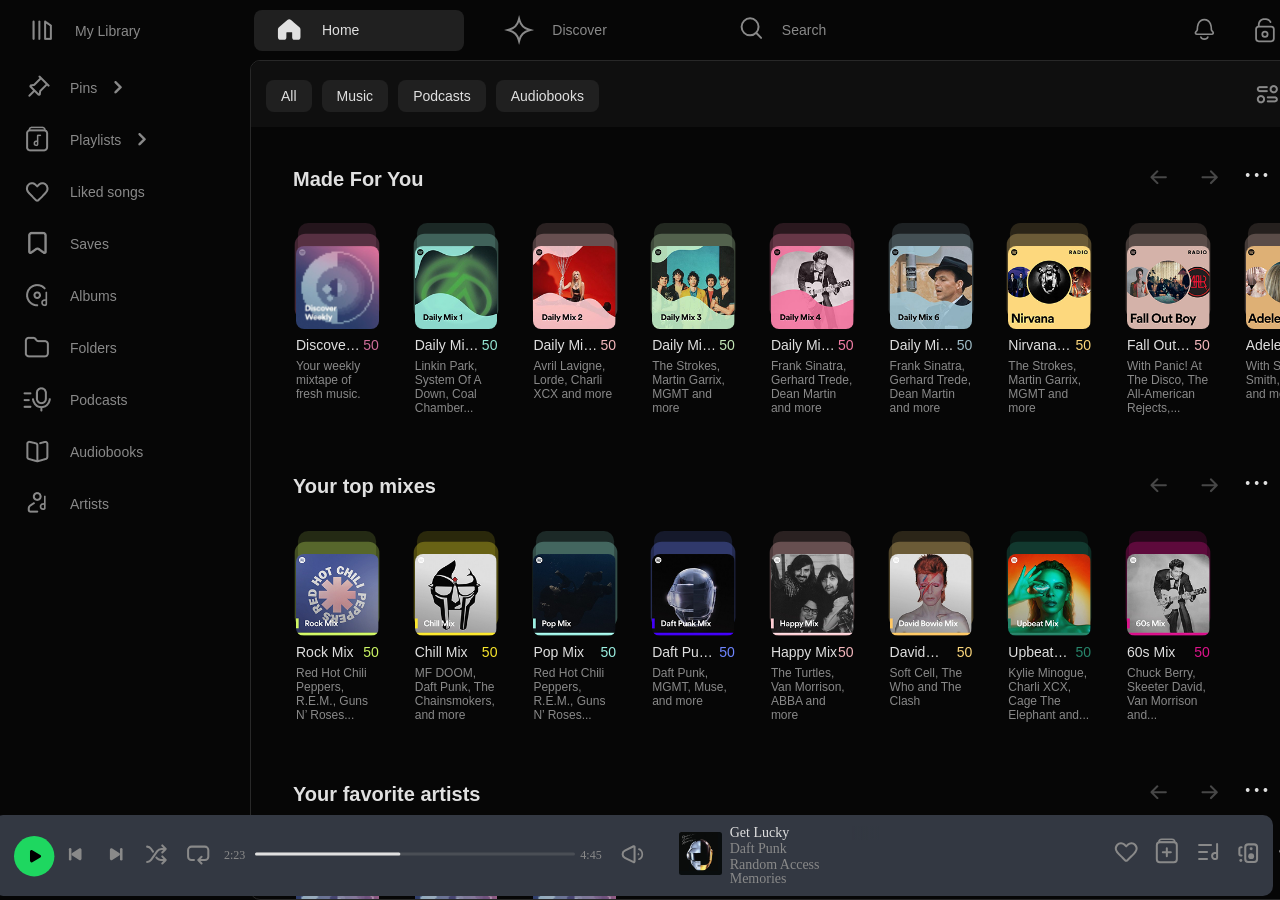
==== commit 1478fa29: "fix names and links" ====
--- a/index.html
+++ b/index.html
@@ -3,7 +3,7 @@
 <head>
     <meta charset="UTF-8">
     <meta name="viewport" content="width=device-width, initial-scale=1.0">
-    <title>Document</title>
+    <title>Home</title>
     <link href="https://api.fontshare.com/v2/css?f[]=satoshi@300,400,500,700&display=swap" rel="stylesheet">
     <link rel="stylesheet" href="css/styles.css">
 </head>
@@ -26,11 +26,15 @@
                 <span class="label">Discover</span>
             </a>
         
-            <form class="search-container" role="search">
+            <form class="search-container" role="search" action="search.html" method="GET">
+                
                 <label for="nav-search" class="search-icon">
-                    <img src="./assets/icons/nav-library/search.svg" alt="Search">
+                    <a href="search.html" class="search-link">
+                <img src="./assets/icons/nav-library/search.svg" alt="Search">
+                </a>
                 </label>
                 <input type="text" id="nav-search" placeholder="Search" class="search-input">
+                
             </form>
 
     </nav>
--- a/css/styles.css
+++ b/css/styles.css
@@ -83,6 +83,7 @@
     display: flex;
     align-items: center;
     padding: 0 4px;
+    padding-right: 10px;
     z-index: 100;
   }
   .navbar .navbar-container {
@@ -1446,6 +1447,21 @@
   position: relative;
   z-index: 1;
 }
+.song-page-body .navbar, .song-page-body .sidebar, .song-page-body .player {
+  display: none;
+}
+
+.song-page-main {
+  flex: 1;
+  overflow-y: auto;
+}
+
+.song-page {
+  height: 100vh;
+  background: linear-gradient(to bottom, rgb(59, 65, 77) 0%, rgb(39, 43, 51) 100%);
+  font-family: "satoshi";
+  border-radius: 10px;
+}
 .card-stacked-yellow::before, .card-stacked-yellow::after {
   content: "";
   position: absolute;
@@ -1961,6 +1977,190 @@
     padding: 10px;
     border-radius: 8px;
   }
+  .song-page-body {
+    display: flex;
+    flex-direction: column;
+    min-height: 100vh;
+    overflow: hidden;
+    padding: 3px 7px 10px 7px;
+  }
+  .song-page-body .player, .song-page-body .navbar {
+    display: flex;
+    flex: 1;
+  }
+  .song-page-body .sidebar {
+    display: block;
+    display: block;
+    width: 260px;
+    flex-shrink: 0;
+    overflow-y: auto;
+  }
+  .song-page-main {
+    display: flex;
+    flex-direction: row;
+    flex: 1;
+    overflow: hidden;
+  }
+  .song-page {
+    height: 100vh;
+    flex: 1;
+    overflow-y: auto;
+    max-width: 100%;
+    max-height: 869px;
+    margin: 4px 0 5px 7px;
+    background: linear-gradient(to bottom, rgba(138, 157, 187, 0.18) 0%, rgb(6, 6, 6) 100%);
+    border: 1px solid rgb(32, 32, 32);
+  }
+  .song-page::before {
+    content: "";
+    position: absolute;
+    inset: 0;
+    background-image: url("../assets/photo/player/Rectangle 6.svg");
+    background-size: cover;
+    background-position: bottom right;
+    filter: blur(120px);
+    opacity: 0.2;
+    z-index: -1;
+  }
+  .song-page > * {
+    position: relative;
+    z-index: 1;
+  }
+  .song-page::-webkit-scrollbar {
+    display: none;
+  }
+  .song-page .mobile-lyrics-view,
+  .song-page .mobile-queue-view,
+  .song-page .song-page-mobile {
+    display: none;
+  }
+  .song-page .song-header {
+    display: flex;
+    flex-direction: row;
+    padding: 0;
+    margin: 37px 168px 38px 37px;
+  }
+  .song-page .song-header .mobile-header {
+    display: none;
+  }
+  .song-page .song-header .cover-area {
+    margin-right: 62px;
+  }
+  .song-page .song-header .cover-area .cover-bg {
+    margin: 0;
+    width: 500px;
+    height: 500px;
+  }
+  .song-page .song-header .song-right {
+    display: flex;
+    flex-direction: column;
+    gap: 20px;
+  }
+  .song-page .song-header .song-right .mobile-song-info {
+    display: none;
+  }
+  .song-page .song-header .song-right .song-title {
+    display: block;
+    font-size: 36px;
+    font-weight: 700;
+    line-height: 100%;
+    letter-spacing: 3%;
+    color: #E0E0E0;
+  }
+  .song-page .song-header .song-right .song-information {
+    display: flex;
+    flex-direction: row;
+    gap: 10px;
+    align-items: center;
+  }
+  .song-page .song-header .song-right .song-information .artist-icon, .song-page .song-header .song-right .song-information .album-icon {
+    display: block;
+    width: 24px;
+    height: 24px;
+  }
+  .song-page .song-header .song-right .song-information .artist, .song-page .song-header .song-right .song-information .album-name {
+    display: block;
+    font-size: 14px;
+    font-weight: 500;
+    color: #E0E0E0;
+  }
+  .song-page .song-header .song-right .song-information .dot {
+    display: block;
+  }
+  .song-page .song-header .song-right .song-information .year, .song-page .song-header .song-right .song-information .duration, .song-page .song-header .song-right .song-information .copies {
+    display: block;
+    font-size: 14px;
+    font-weight: 400;
+    color: #898989;
+  }
+  .song-page .song-header .song-right .song-nav {
+    margin: 0;
+    gap: 14px;
+  }
+  .song-page .song-header .song-right .song-nav .playback-button, .song-page .song-header .song-right .song-nav .list-add-desktop, .song-page .song-header .song-right .song-nav .download-desktop, .song-page .song-header .song-right .song-nav .share, .song-page .song-header .song-right .song-nav .more-btn {
+    display: block;
+  }
+  .song-page .song-header .song-right .genre {
+    display: flex;
+    flex-direction: row;
+    gap: 10px;
+    color: #898989;
+    font-size: 14px;
+    font-weight: 400;
+  }
+  .song-page .song-header .song-right .singers {
+    display: flex;
+    flex-direction: column;
+    gap: 15px;
+  }
+  .song-page .song-header .song-right .daft {
+    display: flex;
+    flex-direction: row;
+    align-items: center;
+    justify-content: flex-start;
+    gap: 20px;
+  }
+  .song-page .song-header .song-right .daft img {
+    width: 61px;
+    height: 61px;
+  }
+  .song-page .song-header .song-right .daft .singers-info-link {
+    display: flex;
+    flex-direction: column;
+    gap: 10px;
+    font-size: 16px;
+    font-weight: 500;
+  }
+  .song-page .song-header .song-right .daft .singers-info-link a {
+    color: #E0E0E0;
+  }
+  .song-page .song-header .song-right .daft .singers-info-link span {
+    color: #898989;
+  }
+  .song-page .song-header .song-right .pharrell, .song-page .song-header .song-right .nile {
+    display: flex;
+    flex-direction: row;
+    align-items: center;
+    justify-content: flex-start;
+    gap: 20px;
+  }
+  .song-page .song-header .song-right .pharrell img, .song-page .song-header .song-right .nile img {
+    width: 61px;
+    height: 61px;
+  }
+  .song-page .song-header .song-right .pharrell .singers-info, .song-page .song-header .song-right .nile .singers-info {
+    display: flex;
+    flex-direction: column;
+    gap: 10px;
+    font-size: 16px;
+    font-weight: 500;
+  }
+  .song-page .song-header .song-right .pharrell .singers-info p, .song-page .song-header .song-right .nile .singers-info p {
+    color: #E0E0E0;
+  }
+  .song-page .song-header .song-right .pharrell .singers-info span, .song-page .song-header .song-right .nile .singers-info span {
+    color: #898989;
+  }
   .card:hover {
     background-color: #282828;
     transform: translateY(-5px);
@@ -1973,6 +2173,2620 @@
   }
   .popular-almubs {
     display: none;
+  }
+
+.search-page-body {
+  background-color: rgb(17, 17, 17);
+}
+
+.search-page-cont {
+  flex: 1;
+  overflow-y: auto;
+}
+
+.search-page {
+  display: flex;
+  flex-direction: column;
+  flex: 1;
+  margin: 13px 15px;
+  padding-bottom: 13rem;
+}
+
+.search-page-header-mobile {
+  position: sticky;
+  top: 0;
+  background-color: rgb(17, 17, 17);
+  display: flex;
+  flex-direction: row;
+  gap: 14px;
+  z-index: 10;
+  flex: 1;
+}
+
+.search-container-mobile {
+  display: flex;
+  flex-direction: row;
+  align-items: center;
+  justify-content: center;
+  gap: 76px;
+  margin-top: 3px;
+  flex: 1;
+  min-width: 0;
+  min-height: 35.41px;
+  background-color: rgba(32, 32, 32, 0.5);
+  border-radius: 10px;
+}
+.search-container-mobile input {
+  color: rgba(137, 137, 137, 0.7);
+  font-size: 14px;
+  font-weight: 500;
+  background: transparent;
+  border: none;
+  outline: none;
+}
+.search-container-mobile img {
+  width: 35.41px;
+  height: 35.41px;
+}
+
+.search-camera {
+  color: #898989;
+}
+.search-camera:hover {
+  color: #E0E0E0;
+}
+
+.recent-searches {
+  display: none;
+}
+
+.search-browse-section {
+  display: flex;
+  flex-direction: column;
+}
+.search-browse-section h3 {
+  color: #E0E0E0;
+  font-size: 20px;
+  font-weight: 700;
+  margin-top: 16.5px;
+}
+.search-browse-section .search-cards-row p {
+  margin: 14px 0;
+  color: #E0E0E0;
+  font-size: 18px;
+  font-weight: 500;
+}
+
+.search-card-cont {
+  display: flex;
+  flex-direction: row;
+  flex-wrap: wrap;
+  gap: 20px;
+  margin: 20px 0;
+}
+
+.search-arrows {
+  display: none;
+}
+
+.discover-card-1 {
+  width: 170px;
+  height: 100px;
+  border-radius: 10px;
+  background-color: rgb(30, 50, 100);
+  overflow: hidden;
+  position: relative;
+}
+.discover-card-1 h4 {
+  position: absolute;
+  width: 95px;
+  height: 54px;
+  top: 20px;
+  left: 20px;
+  color: rgb(255, 255, 255);
+  font-size: 20px;
+  font-weight: 900px;
+  z-index: 2;
+}
+.discover-card-1 img {
+  position: absolute;
+  width: 104.27px;
+  height: 104.27px;
+  top: 45px;
+  left: 80px;
+  border-radius: 5px;
+  rotate: 30deg;
+  z-index: 1;
+}
+
+.discover-card-2 {
+  width: 170px;
+  height: 100px;
+  border-radius: 10px;
+  background-color: rgb(186, 93, 7);
+  overflow: hidden;
+  position: relative;
+}
+.discover-card-2 h4 {
+  position: absolute;
+  width: 95px;
+  height: 54px;
+  top: 20px;
+  left: 20px;
+  color: rgb(255, 255, 255);
+  font-size: 20px;
+  font-weight: 900px;
+  z-index: 2;
+}
+.discover-card-2 img {
+  position: absolute;
+  width: 104.27px;
+  height: 104.27px;
+  top: 45px;
+  left: 80px;
+  border-radius: 5px;
+  rotate: 30deg;
+  z-index: 1;
+}
+
+.discover-card-3 {
+  width: 170px;
+  height: 100px;
+  border-radius: 10px;
+  background-color: rgb(30, 50, 100);
+  overflow: hidden;
+  position: relative;
+}
+.discover-card-3 h4 {
+  position: absolute;
+  width: 95px;
+  height: 54px;
+  top: 20px;
+  left: 20px;
+  color: rgb(255, 255, 255);
+  font-size: 20px;
+  font-weight: 900px;
+  z-index: 2;
+}
+.discover-card-3 img {
+  position: absolute;
+  width: 104.27px;
+  height: 104.27px;
+  top: 45px;
+  left: 80px;
+  border-radius: 5px;
+  rotate: 30deg;
+  z-index: 1;
+}
+
+.discover-card-4 {
+  width: 170px;
+  height: 100px;
+  border-radius: 10px;
+  background-color: rgb(141, 103, 171);
+  overflow: hidden;
+  position: relative;
+}
+.discover-card-4 h4 {
+  position: absolute;
+  width: 95px;
+  height: 54px;
+  top: 20px;
+  left: 20px;
+  color: rgb(255, 255, 255);
+  font-size: 20px;
+  font-weight: 900px;
+  z-index: 2;
+}
+.discover-card-4 img {
+  position: absolute;
+  width: 104.27px;
+  height: 104.27px;
+  top: 45px;
+  left: 80px;
+  border-radius: 5px;
+  rotate: 30deg;
+  z-index: 1;
+}
+
+.discover-card-5 {
+  width: 170px;
+  height: 100px;
+  border-radius: 10px;
+  background-color: rgb(176, 40, 151);
+  overflow: hidden;
+  position: relative;
+}
+.discover-card-5 h4 {
+  position: absolute;
+  width: 95px;
+  height: 54px;
+  top: 20px;
+  left: 20px;
+  color: rgb(255, 255, 255);
+  font-size: 20px;
+  font-weight: 900px;
+  z-index: 2;
+}
+.discover-card-5 img {
+  position: absolute;
+  width: 104.27px;
+  height: 104.27px;
+  top: 45px;
+  left: 80px;
+  border-radius: 5px;
+  rotate: 30deg;
+  z-index: 1;
+}
+
+.discover-card-6 {
+  width: 170px;
+  height: 100px;
+  border-radius: 10px;
+  background-color: rgb(141, 103, 171);
+  overflow: hidden;
+  position: relative;
+}
+.discover-card-6 h4 {
+  position: absolute;
+  width: 95px;
+  height: 54px;
+  top: 20px;
+  left: 20px;
+  color: rgb(255, 255, 255);
+  font-size: 20px;
+  font-weight: 900px;
+  z-index: 2;
+}
+.discover-card-6 img {
+  position: absolute;
+  width: 104.27px;
+  height: 104.27px;
+  top: 45px;
+  left: 80px;
+  border-radius: 5px;
+  rotate: 30deg;
+  z-index: 1;
+}
+
+.discover-card-7 {
+  width: 170px;
+  height: 100px;
+  border-radius: 10px;
+  background-color: rgb(119, 119, 119);
+  overflow: hidden;
+  position: relative;
+}
+.discover-card-7 h4 {
+  position: absolute;
+  width: 95px;
+  height: 54px;
+  top: 20px;
+  left: 20px;
+  color: rgb(255, 255, 255);
+  font-size: 20px;
+  font-weight: 900px;
+  z-index: 2;
+}
+.discover-card-7 img {
+  position: absolute;
+  width: 104.27px;
+  height: 104.27px;
+  top: 45px;
+  left: 80px;
+  border-radius: 5px;
+  rotate: 30deg;
+  z-index: 1;
+}
+
+.discover-card-8 {
+  width: 170px;
+  height: 100px;
+  border-radius: 10px;
+  background-color: rgb(186, 93, 7);
+  overflow: hidden;
+  position: relative;
+}
+.discover-card-8 h4 {
+  position: absolute;
+  width: 95px;
+  height: 54px;
+  top: 20px;
+  left: 20px;
+  color: rgb(255, 255, 255);
+  font-size: 20px;
+  font-weight: 900px;
+  z-index: 2;
+}
+.discover-card-8 img {
+  position: absolute;
+  width: 104.27px;
+  height: 104.27px;
+  top: 45px;
+  left: 80px;
+  border-radius: 5px;
+  rotate: 30deg;
+  z-index: 1;
+}
+
+.genre-card-1 {
+  width: 170px;
+  height: 100px;
+  border-radius: 10px;
+  background-color: rgb(20, 138, 8);
+  overflow: hidden;
+  position: relative;
+}
+.genre-card-1 h4 {
+  position: absolute;
+  width: 95px;
+  height: 54px;
+  top: 20px;
+  left: 20px;
+  color: rgb(255, 255, 255);
+  font-size: 20px;
+  font-weight: 900px;
+  z-index: 2;
+}
+.genre-card-1 img {
+  position: absolute;
+  width: 104.27px;
+  height: 104.27px;
+  top: 45px;
+  left: 80px;
+  border-radius: 5px;
+  rotate: 30deg;
+  z-index: 1;
+}
+
+.genre-card-2 {
+  width: 170px;
+  height: 100px;
+  border-radius: 10px;
+  background-color: rgb(216, 64, 0);
+  overflow: hidden;
+  position: relative;
+}
+.genre-card-2 h4 {
+  position: absolute;
+  width: 95px;
+  height: 54px;
+  top: 20px;
+  left: 20px;
+  color: rgb(255, 255, 255);
+  font-size: 20px;
+  font-weight: 900px;
+  z-index: 2;
+}
+.genre-card-2 img {
+  position: absolute;
+  width: 104.27px;
+  height: 104.27px;
+  top: 45px;
+  left: 80px;
+  border-radius: 5px;
+  rotate: 30deg;
+  z-index: 1;
+}
+
+.genre-card-3 {
+  width: 170px;
+  height: 100px;
+  border-radius: 10px;
+  background-color: rgb(80, 55, 80);
+  overflow: hidden;
+  position: relative;
+}
+.genre-card-3 h4 {
+  position: absolute;
+  width: 95px;
+  height: 54px;
+  top: 20px;
+  left: 20px;
+  color: rgb(255, 255, 255);
+  font-size: 20px;
+  font-weight: 900px;
+  z-index: 2;
+}
+.genre-card-3 img {
+  position: absolute;
+  width: 104.27px;
+  height: 104.27px;
+  top: 45px;
+  left: 80px;
+  border-radius: 5px;
+  rotate: 30deg;
+  z-index: 1;
+}
+
+.genre-card-4 {
+  width: 170px;
+  height: 100px;
+  border-radius: 10px;
+  background-color: rgb(0, 100, 80);
+  overflow: hidden;
+  position: relative;
+}
+.genre-card-4 h4 {
+  position: absolute;
+  width: 95px;
+  height: 54px;
+  top: 20px;
+  left: 20px;
+  color: rgb(255, 255, 255);
+  font-size: 20px;
+  font-weight: 900px;
+  z-index: 2;
+}
+.genre-card-4 img {
+  position: absolute;
+  width: 104.27px;
+  height: 104.27px;
+  top: 45px;
+  left: 80px;
+  border-radius: 5px;
+  rotate: 30deg;
+  z-index: 1;
+}
+
+.genre-card-5 {
+  width: 170px;
+  height: 100px;
+  border-radius: 10px;
+  background-color: rgb(233, 20, 41);
+  overflow: hidden;
+  position: relative;
+}
+.genre-card-5 h4 {
+  position: absolute;
+  width: 95px;
+  height: 54px;
+  top: 20px;
+  left: 20px;
+  color: rgb(255, 255, 255);
+  font-size: 20px;
+  font-weight: 900px;
+  z-index: 2;
+}
+.genre-card-5 img {
+  position: absolute;
+  width: 104.27px;
+  height: 104.27px;
+  top: 45px;
+  left: 80px;
+  border-radius: 5px;
+  rotate: 30deg;
+  z-index: 1;
+}
+
+.genre-card-6 {
+  width: 170px;
+  height: 100px;
+  border-radius: 10px;
+  background-color: rgb(30, 50, 100);
+  overflow: hidden;
+  position: relative;
+}
+.genre-card-6 h4 {
+  position: absolute;
+  width: 95px;
+  height: 54px;
+  top: 20px;
+  left: 20px;
+  color: rgb(255, 255, 255);
+  font-size: 20px;
+  font-weight: 900px;
+  z-index: 2;
+}
+.genre-card-6 img {
+  position: absolute;
+  width: 104.27px;
+  height: 104.27px;
+  top: 45px;
+  left: 80px;
+  border-radius: 5px;
+  rotate: 30deg;
+  z-index: 1;
+}
+
+.genre-card-7 {
+  width: 170px;
+  height: 100px;
+  border-radius: 10px;
+  background-color: rgb(233, 20, 41);
+  overflow: hidden;
+  position: relative;
+}
+.genre-card-7 h4 {
+  position: absolute;
+  width: 95px;
+  height: 54px;
+  top: 20px;
+  left: 20px;
+  color: rgb(255, 255, 255);
+  font-size: 20px;
+  font-weight: 900px;
+  z-index: 2;
+}
+.genre-card-7 img {
+  position: absolute;
+  width: 104.27px;
+  height: 104.27px;
+  top: 45px;
+  left: 80px;
+  border-radius: 5px;
+  rotate: 30deg;
+  z-index: 1;
+}
+
+.genre-card-8 {
+  width: 170px;
+  height: 100px;
+  border-radius: 10px;
+  background-color: rgb(83, 122, 161);
+  overflow: hidden;
+  position: relative;
+}
+.genre-card-8 h4 {
+  position: absolute;
+  width: 95px;
+  height: 54px;
+  top: 20px;
+  left: 20px;
+  color: rgb(255, 255, 255);
+  font-size: 20px;
+  font-weight: 900px;
+  z-index: 2;
+}
+.genre-card-8 img {
+  position: absolute;
+  width: 104.27px;
+  height: 104.27px;
+  top: 45px;
+  left: 80px;
+  border-radius: 5px;
+  rotate: 30deg;
+  z-index: 1;
+}
+
+.mood-card-1 {
+  width: 170px;
+  height: 100px;
+  border-radius: 10px;
+  background-color: rgb(30, 50, 100);
+  overflow: hidden;
+  position: relative;
+}
+.mood-card-1 h4 {
+  position: absolute;
+  width: 95px;
+  height: 54px;
+  top: 20px;
+  left: 20px;
+  color: rgb(255, 255, 255);
+  font-size: 20px;
+  font-weight: 900px;
+  z-index: 2;
+}
+.mood-card-1 img {
+  position: absolute;
+  width: 104.27px;
+  height: 104.27px;
+  top: 45px;
+  left: 80px;
+  border-radius: 5px;
+  rotate: 30deg;
+  z-index: 1;
+}
+
+.mood-card-2 {
+  width: 170px;
+  height: 100px;
+  border-radius: 10px;
+  background-color: rgb(186, 93, 7);
+  overflow: hidden;
+  position: relative;
+}
+.mood-card-2 h4 {
+  position: absolute;
+  width: 95px;
+  height: 54px;
+  top: 20px;
+  left: 20px;
+  color: rgb(255, 255, 255);
+  font-size: 20px;
+  font-weight: 900px;
+  z-index: 2;
+}
+.mood-card-2 img {
+  position: absolute;
+  width: 104.27px;
+  height: 104.27px;
+  top: 45px;
+  left: 80px;
+  border-radius: 5px;
+  rotate: 30deg;
+  z-index: 1;
+}
+
+.mood-card-3 {
+  width: 170px;
+  height: 100px;
+  border-radius: 10px;
+  background-color: rgb(30, 50, 100);
+  overflow: hidden;
+  position: relative;
+}
+.mood-card-3 h4 {
+  position: absolute;
+  width: 95px;
+  height: 54px;
+  top: 20px;
+  left: 20px;
+  color: rgb(255, 255, 255);
+  font-size: 20px;
+  font-weight: 900px;
+  z-index: 2;
+}
+.mood-card-3 img {
+  position: absolute;
+  width: 104.27px;
+  height: 104.27px;
+  top: 45px;
+  left: 80px;
+  border-radius: 5px;
+  rotate: 30deg;
+  z-index: 1;
+}
+
+.mood-card-4 {
+  width: 170px;
+  height: 100px;
+  border-radius: 10px;
+  background-color: rgb(141, 103, 171);
+  overflow: hidden;
+  position: relative;
+}
+.mood-card-4 h4 {
+  position: absolute;
+  width: 95px;
+  height: 54px;
+  top: 20px;
+  left: 20px;
+  color: rgb(255, 255, 255);
+  font-size: 20px;
+  font-weight: 900px;
+  z-index: 2;
+}
+.mood-card-4 img {
+  position: absolute;
+  width: 104.27px;
+  height: 104.27px;
+  top: 45px;
+  left: 80px;
+  border-radius: 5px;
+  rotate: 30deg;
+  z-index: 1;
+}
+
+.mood-card-5 {
+  width: 170px;
+  height: 100px;
+  border-radius: 10px;
+  background-color: rgb(176, 40, 151);
+  overflow: hidden;
+  position: relative;
+}
+.mood-card-5 h4 {
+  position: absolute;
+  width: 95px;
+  height: 54px;
+  top: 20px;
+  left: 20px;
+  color: rgb(255, 255, 255);
+  font-size: 20px;
+  font-weight: 900px;
+  z-index: 2;
+}
+.mood-card-5 img {
+  position: absolute;
+  width: 104.27px;
+  height: 104.27px;
+  top: 45px;
+  left: 80px;
+  border-radius: 5px;
+  rotate: 30deg;
+  z-index: 1;
+}
+
+.mood-card-6 {
+  width: 170px;
+  height: 100px;
+  border-radius: 10px;
+  background-color: rgb(141, 103, 171);
+  overflow: hidden;
+  position: relative;
+}
+.mood-card-6 h4 {
+  position: absolute;
+  width: 95px;
+  height: 54px;
+  top: 20px;
+  left: 20px;
+  color: rgb(255, 255, 255);
+  font-size: 20px;
+  font-weight: 900px;
+  z-index: 2;
+}
+.mood-card-6 img {
+  position: absolute;
+  width: 104.27px;
+  height: 104.27px;
+  top: 45px;
+  left: 80px;
+  border-radius: 5px;
+  rotate: 30deg;
+  z-index: 1;
+}
+
+.mood-card-7 {
+  width: 170px;
+  height: 100px;
+  border-radius: 10px;
+  background-color: rgb(119, 119, 119);
+  overflow: hidden;
+  position: relative;
+}
+.mood-card-7 h4 {
+  position: absolute;
+  width: 95px;
+  height: 54px;
+  top: 20px;
+  left: 20px;
+  color: rgb(255, 255, 255);
+  font-size: 20px;
+  font-weight: 900px;
+  z-index: 2;
+}
+.mood-card-7 img {
+  position: absolute;
+  width: 104.27px;
+  height: 104.27px;
+  top: 45px;
+  left: 80px;
+  border-radius: 5px;
+  rotate: 30deg;
+  z-index: 1;
+}
+
+.mood-card-8 {
+  width: 170px;
+  height: 100px;
+  border-radius: 10px;
+  background-color: rgb(186, 93, 7);
+  overflow: hidden;
+  position: relative;
+}
+.mood-card-8 h4 {
+  position: absolute;
+  width: 95px;
+  height: 54px;
+  top: 20px;
+  left: 20px;
+  color: rgb(255, 255, 255);
+  font-size: 20px;
+  font-weight: 900px;
+  z-index: 2;
+}
+.mood-card-8 img {
+  position: absolute;
+  width: 104.27px;
+  height: 104.27px;
+  top: 45px;
+  left: 80px;
+  border-radius: 5px;
+  rotate: 30deg;
+  z-index: 1;
+}
+
+.entertainment-card-1 {
+  width: 170px;
+  height: 100px;
+  border-radius: 10px;
+  background-color: rgb(20, 138, 8);
+  overflow: hidden;
+  position: relative;
+}
+.entertainment-card-1 h4 {
+  position: absolute;
+  width: 95px;
+  height: 54px;
+  top: 20px;
+  left: 20px;
+  color: rgb(255, 255, 255);
+  font-size: 20px;
+  font-weight: 900px;
+  z-index: 2;
+}
+.entertainment-card-1 img {
+  position: absolute;
+  width: 104.27px;
+  height: 104.27px;
+  top: 45px;
+  left: 80px;
+  border-radius: 5px;
+  rotate: 30deg;
+  z-index: 1;
+}
+
+.entertainment-card-2 {
+  width: 170px;
+  height: 100px;
+  border-radius: 10px;
+  background-color: rgb(216, 64, 0);
+  overflow: hidden;
+  position: relative;
+}
+.entertainment-card-2 h4 {
+  position: absolute;
+  width: 95px;
+  height: 54px;
+  top: 20px;
+  left: 20px;
+  color: rgb(255, 255, 255);
+  font-size: 20px;
+  font-weight: 900px;
+  z-index: 2;
+}
+.entertainment-card-2 img {
+  position: absolute;
+  width: 104.27px;
+  height: 104.27px;
+  top: 45px;
+  left: 80px;
+  border-radius: 5px;
+  rotate: 30deg;
+  z-index: 1;
+}
+
+.entertainment-card-3 {
+  width: 170px;
+  height: 100px;
+  border-radius: 10px;
+  background-color: rgb(80, 55, 80);
+  overflow: hidden;
+  position: relative;
+}
+.entertainment-card-3 h4 {
+  position: absolute;
+  width: 95px;
+  height: 54px;
+  top: 20px;
+  left: 20px;
+  color: rgb(255, 255, 255);
+  font-size: 20px;
+  font-weight: 900px;
+  z-index: 2;
+}
+.entertainment-card-3 img {
+  position: absolute;
+  width: 104.27px;
+  height: 104.27px;
+  top: 45px;
+  left: 80px;
+  border-radius: 5px;
+  rotate: 30deg;
+  z-index: 1;
+}
+
+.entertainment-card-4 {
+  width: 170px;
+  height: 100px;
+  border-radius: 10px;
+  background-color: rgb(0, 100, 80);
+  overflow: hidden;
+  position: relative;
+}
+.entertainment-card-4 h4 {
+  position: absolute;
+  width: 95px;
+  height: 54px;
+  top: 20px;
+  left: 20px;
+  color: rgb(255, 255, 255);
+  font-size: 20px;
+  font-weight: 900px;
+  z-index: 2;
+}
+.entertainment-card-4 img {
+  position: absolute;
+  width: 104.27px;
+  height: 104.27px;
+  top: 45px;
+  left: 80px;
+  border-radius: 5px;
+  rotate: 30deg;
+  z-index: 1;
+}
+
+.Podcasts-card-1 {
+  width: 170px;
+  height: 100px;
+  border-radius: 10px;
+  background-color: rgb(176, 40, 151);
+  overflow: hidden;
+  position: relative;
+}
+.Podcasts-card-1 h4 {
+  position: absolute;
+  width: 95px;
+  height: 54px;
+  top: 20px;
+  left: 20px;
+  color: rgb(255, 255, 255);
+  font-size: 20px;
+  font-weight: 900px;
+  z-index: 2;
+}
+.Podcasts-card-1 img {
+  position: absolute;
+  width: 104.27px;
+  height: 104.27px;
+  top: 45px;
+  left: 80px;
+  border-radius: 5px;
+  rotate: 30deg;
+  z-index: 1;
+}
+
+.Podcasts-card-2 {
+  width: 170px;
+  height: 100px;
+  border-radius: 10px;
+  background-color: rgb(141, 103, 171);
+  overflow: hidden;
+  position: relative;
+}
+.Podcasts-card-2 h4 {
+  position: absolute;
+  width: 95px;
+  height: 54px;
+  top: 20px;
+  left: 20px;
+  color: rgb(255, 255, 255);
+  font-size: 20px;
+  font-weight: 900px;
+  z-index: 2;
+}
+.Podcasts-card-2 img {
+  position: absolute;
+  width: 104.27px;
+  height: 104.27px;
+  top: 45px;
+  left: 80px;
+  border-radius: 5px;
+  rotate: 30deg;
+  z-index: 1;
+}
+
+.Podcasts-card-3 {
+  width: 170px;
+  height: 100px;
+  border-radius: 10px;
+  background-color: rgb(119, 119, 119);
+  overflow: hidden;
+  position: relative;
+}
+.Podcasts-card-3 h4 {
+  position: absolute;
+  width: 95px;
+  height: 54px;
+  top: 20px;
+  left: 20px;
+  color: rgb(255, 255, 255);
+  font-size: 20px;
+  font-weight: 900px;
+  z-index: 2;
+}
+.Podcasts-card-3 img {
+  position: absolute;
+  width: 104.27px;
+  height: 104.27px;
+  top: 45px;
+  left: 80px;
+  border-radius: 5px;
+  rotate: 30deg;
+  z-index: 1;
+}
+
+.Podcasts-card-4 {
+  width: 170px;
+  height: 100px;
+  border-radius: 10px;
+  background-color: rgb(186, 93, 7);
+  overflow: hidden;
+  position: relative;
+}
+.Podcasts-card-4 h4 {
+  position: absolute;
+  width: 95px;
+  height: 54px;
+  top: 20px;
+  left: 20px;
+  color: rgb(255, 255, 255);
+  font-size: 20px;
+  font-weight: 900px;
+  z-index: 2;
+}
+.Podcasts-card-4 img {
+  position: absolute;
+  width: 104.27px;
+  height: 104.27px;
+  top: 45px;
+  left: 80px;
+  border-radius: 5px;
+  rotate: 30deg;
+  z-index: 1;
+}
+
+.Audiobooks-card-1 {
+  width: 170px;
+  height: 100px;
+  border-radius: 10px;
+  background-color: rgb(20, 138, 8);
+  overflow: hidden;
+  position: relative;
+}
+.Audiobooks-card-1 h4 {
+  position: absolute;
+  width: 95px;
+  height: 54px;
+  top: 20px;
+  left: 20px;
+  color: rgb(255, 255, 255);
+  font-size: 20px;
+  font-weight: 900px;
+  z-index: 2;
+}
+.Audiobooks-card-1 img {
+  position: absolute;
+  width: 104.27px;
+  height: 104.27px;
+  top: 45px;
+  left: 80px;
+  border-radius: 5px;
+  rotate: 30deg;
+  z-index: 1;
+}
+
+.Audiobooks-card-2 {
+  width: 170px;
+  height: 100px;
+  border-radius: 10px;
+  background-color: rgb(216, 64, 0);
+  overflow: hidden;
+  position: relative;
+}
+.Audiobooks-card-2 h4 {
+  position: absolute;
+  width: 95px;
+  height: 54px;
+  top: 20px;
+  left: 20px;
+  color: rgb(255, 255, 255);
+  font-size: 20px;
+  font-weight: 900px;
+  z-index: 2;
+}
+.Audiobooks-card-2 img {
+  position: absolute;
+  width: 104.27px;
+  height: 104.27px;
+  top: 45px;
+  left: 80px;
+  border-radius: 5px;
+  rotate: 30deg;
+  z-index: 1;
+}
+
+.Audiobooks-card-3 {
+  width: 170px;
+  height: 100px;
+  border-radius: 10px;
+  background-color: rgb(80, 55, 80);
+  overflow: hidden;
+  position: relative;
+}
+.Audiobooks-card-3 h4 {
+  position: absolute;
+  width: 95px;
+  height: 54px;
+  top: 20px;
+  left: 20px;
+  color: rgb(255, 255, 255);
+  font-size: 20px;
+  font-weight: 900px;
+  z-index: 2;
+}
+.Audiobooks-card-3 img {
+  position: absolute;
+  width: 104.27px;
+  height: 104.27px;
+  top: 45px;
+  left: 80px;
+  border-radius: 5px;
+  rotate: 30deg;
+  z-index: 1;
+}
+
+.Audiobooks-card-4 {
+  width: 170px;
+  height: 100px;
+  border-radius: 10px;
+  background-color: rgb(0, 100, 80);
+  overflow: hidden;
+  position: relative;
+}
+.Audiobooks-card-4 h4 {
+  position: absolute;
+  width: 95px;
+  height: 54px;
+  top: 20px;
+  left: 20px;
+  color: rgb(255, 255, 255);
+  font-size: 20px;
+  font-weight: 900px;
+  z-index: 2;
+}
+.Audiobooks-card-4 img {
+  position: absolute;
+  width: 104.27px;
+  height: 104.27px;
+  top: 45px;
+  left: 80px;
+  border-radius: 5px;
+  rotate: 30deg;
+  z-index: 1;
+}
+
+.Audiobooks-card-5 {
+  width: 170px;
+  height: 100px;
+  border-radius: 10px;
+  background-color: rgb(233, 20, 41);
+  overflow: hidden;
+  position: relative;
+}
+.Audiobooks-card-5 h4 {
+  position: absolute;
+  width: 95px;
+  height: 54px;
+  top: 20px;
+  left: 20px;
+  color: rgb(255, 255, 255);
+  font-size: 20px;
+  font-weight: 900px;
+  z-index: 2;
+}
+.Audiobooks-card-5 img {
+  position: absolute;
+  width: 104.27px;
+  height: 104.27px;
+  top: 45px;
+  left: 80px;
+  border-radius: 5px;
+  rotate: 30deg;
+  z-index: 1;
+}
+
+@media (min-width: 768px) {
+  .search-page-cont {
+    padding-right: 10px;
+  }
+  .search-page-body {
+    background-color: #060606;
+  }
+  .search-page-body main {
+    display: flex;
+    flex-direction: row;
+    flex: 1;
+    overflow: hidden;
+  }
+  .search-page-body main .sidebar {
+    display: block;
+    width: 260px;
+    flex-shrink: 0;
+    overflow-y: auto;
+  }
+  .search-page {
+    height: 100vh;
+    max-height: 100%;
+    margin: 0;
+    flex: 1;
+    overflow-y: auto;
+    border: 1px solid rgb(32, 32, 32);
+    border-radius: 10px;
+    padding: 13px 25px;
+  }
+  .search-page::-webkit-scrollbar {
+    display: none;
+  }
+  .search-page {
+    scrollbar-width: none;
+  }
+  .search-page-header-mobile {
+    display: none;
+  }
+  .recent-searches {
+    display: flex;
+    flex-direction: column;
+    gap: 15px;
+  }
+  .recent-searches-header {
+    display: flex;
+    flex-direction: row;
+    justify-content: space-between;
+    margin-bottom: 22px;
+    margin-top: 7px;
+  }
+  .recent-searches-header h3 {
+    color: #E0E0E0;
+    font-size: 20px;
+    font-weight: 700;
+  }
+  .recent-searches-header :last-child {
+    color: #898989;
+    transition: color 0.02s, transform 0.1s;
+  }
+  .recent-searches-header :last-child:hover {
+    color: #E0E0E0;
+    transform: scale(1.04);
+  }
+  .recent-search-cards {
+    display: flex;
+    flex-direction: row;
+    gap: 30px;
+  }
+  .search-daft-punk {
+    display: flex;
+    flex-direction: column;
+    align-items: center;
+    position: relative;
+  }
+  .search-daft-punk .name {
+    width: 169px;
+    height: 169px;
+    border-radius: 121px;
+    z-index: 1;
+    margin-bottom: 17px;
+  }
+  .search-daft-punk .search-close-icon {
+    color: #898989;
+    transition: color 0.02s, transform 0.1s;
+  }
+  .search-daft-punk .search-close-icon:hover {
+    color: #E0E0E0;
+    transform: scale(1.04);
+  }
+  .search-daft-punk .search-close-icon {
+    position: absolute;
+    top: -10px;
+    left: 12.5rem;
+    width: 41px;
+    height: 41px;
+    background-color: rgb(17, 17, 17);
+    border-radius: 100px;
+    z-index: 2;
+  }
+  .search-daft-punk span {
+    color: #E0E0E0;
+    font-size: 14px;
+    font-weight: 400;
+  }
+  .search-david-bowie {
+    display: flex;
+    flex-direction: column;
+    align-items: center;
+    position: relative;
+  }
+  .search-david-bowie .name {
+    width: 169px;
+    height: 169px;
+    border-radius: 121px;
+    z-index: 1;
+    margin-bottom: 17px;
+  }
+  .search-david-bowie .search-close-icon {
+    color: #898989;
+    transition: color 0.02s, transform 0.1s;
+  }
+  .search-david-bowie .search-close-icon:hover {
+    color: #E0E0E0;
+    transform: scale(1.04);
+  }
+  .search-david-bowie .search-close-icon {
+    position: absolute;
+    top: -10px;
+    left: 12.5rem;
+    width: 41px;
+    height: 41px;
+    background-color: rgb(17, 17, 17);
+    border-radius: 100px;
+    z-index: 2;
+  }
+  .search-david-bowie span {
+    color: #E0E0E0;
+    font-size: 14px;
+    font-weight: 400;
+  }
+  .search-black-holes {
+    display: flex;
+    flex-direction: column;
+    position: relative;
+    border-radius: 7px;
+    box-shadow: 0 -7px 0 rgba(98, 120, 177, 0.3);
+  }
+  .search-black-holes .name {
+    width: 171px;
+    height: 171px;
+    border-radius: 7px;
+    z-index: 1;
+    margin-bottom: 17px;
+  }
+  .search-black-holes .search-close-icon {
+    color: #898989;
+    transition: color 0.02s, transform 0.1s;
+  }
+  .search-black-holes .search-close-icon:hover {
+    color: #E0E0E0;
+    transform: scale(1.04);
+  }
+  .search-black-holes .search-close-icon {
+    position: absolute;
+    top: -10px;
+    left: 12.5rem;
+    width: 41px;
+    height: 41px;
+    background-color: rgb(17, 17, 17);
+    border-radius: 100px;
+    z-index: 2;
+  }
+  .search-black-holes .album-title {
+    color: #E0E0E0;
+    font-size: 14px;
+    font-weight: 400;
+    margin-bottom: 8px;
+  }
+  .search-black-holes .song-title {
+    color: #898989;
+    font-size: 12px;
+    font-weight: 400;
+  }
+  .search-browse-section {
+    margin: 20px 0;
+  }
+  .search-cards-row {
+    display: flex;
+    flex-direction: column;
+  }
+  .search-cards-header {
+    display: flex;
+    flex-direction: row;
+    justify-content: space-between;
+    align-items: center;
+    margin-top: 10px;
+  }
+  .search-cards-header .search-arrows {
+    display: block;
+  }
+  .search-cards-header .search-arrows :first-child {
+    width: 41px;
+    height: 41px;
+    color: #898989;
+    transition: color 0.02s, transform 0.1s;
+  }
+  .search-cards-header .search-arrows :first-child:hover {
+    color: #E0E0E0;
+    transform: scale(1.04);
+  }
+  .search-cards-header .search-arrows :last-child {
+    width: 41px;
+    height: 41px;
+    color: #898989;
+    transition: color 0.02s, transform 0.1s;
+  }
+  .search-cards-header .search-arrows :last-child:hover {
+    color: #E0E0E0;
+    transform: scale(1.04);
+  }
+  .search-card-cont {
+    gap: 15px;
+    margin: 5px 0;
+    flex-wrap: nowrap;
+  }
+  .discover-card-1 {
+    width: 170px;
+    height: 170px;
+    border-radius: 10px;
+    background-color: rgb(30, 50, 100);
+    overflow: hidden;
+    position: relative;
+  }
+  .discover-card-1:hover {
+    transform: scale(1.04);
+  }
+  .discover-card-1 h4 {
+    position: absolute;
+    width: 95px;
+    height: 54px;
+    top: 20px;
+    left: 20px;
+    color: rgb(255, 255, 255);
+    font-size: 20px;
+    font-weight: 900px;
+    z-index: 2;
+  }
+  .discover-card-1 img {
+    position: absolute;
+    width: 104.27px;
+    height: 104.27px;
+    top: 80px;
+    right: 10px;
+    border-radius: 5px;
+    rotate: 30deg;
+    z-index: 1;
+  }
+  .discover-card-2 {
+    width: 170px;
+    height: 170px;
+    border-radius: 10px;
+    background-color: rgb(186, 93, 7);
+    overflow: hidden;
+    position: relative;
+  }
+  .discover-card-2:hover {
+    transform: scale(1.04);
+  }
+  .discover-card-2 h4 {
+    position: absolute;
+    width: 95px;
+    height: 54px;
+    top: 20px;
+    left: 20px;
+    color: rgb(255, 255, 255);
+    font-size: 20px;
+    font-weight: 900px;
+    z-index: 2;
+  }
+  .discover-card-2 img {
+    position: absolute;
+    width: 104.27px;
+    height: 104.27px;
+    top: 80px;
+    right: 10px;
+    border-radius: 5px;
+    rotate: 30deg;
+    z-index: 1;
+  }
+  .discover-card-3 {
+    width: 170px;
+    height: 170px;
+    border-radius: 10px;
+    background-color: rgb(30, 50, 100);
+    overflow: hidden;
+    position: relative;
+  }
+  .discover-card-3:hover {
+    transform: scale(1.04);
+  }
+  .discover-card-3 h4 {
+    position: absolute;
+    width: 95px;
+    height: 54px;
+    top: 20px;
+    left: 20px;
+    color: rgb(255, 255, 255);
+    font-size: 20px;
+    font-weight: 900px;
+    z-index: 2;
+  }
+  .discover-card-3 img {
+    position: absolute;
+    width: 104.27px;
+    height: 104.27px;
+    top: 80px;
+    right: 10px;
+    border-radius: 5px;
+    rotate: 30deg;
+    z-index: 1;
+  }
+  .discover-card-4 {
+    width: 170px;
+    height: 170px;
+    border-radius: 10px;
+    background-color: rgb(141, 103, 171);
+    overflow: hidden;
+    position: relative;
+  }
+  .discover-card-4:hover {
+    transform: scale(1.04);
+  }
+  .discover-card-4 h4 {
+    position: absolute;
+    width: 95px;
+    height: 54px;
+    top: 20px;
+    left: 20px;
+    color: rgb(255, 255, 255);
+    font-size: 20px;
+    font-weight: 900px;
+    z-index: 2;
+  }
+  .discover-card-4 img {
+    position: absolute;
+    width: 104.27px;
+    height: 104.27px;
+    top: 80px;
+    right: 10px;
+    border-radius: 5px;
+    rotate: 30deg;
+    z-index: 1;
+  }
+  .discover-card-5 {
+    width: 170px;
+    height: 170px;
+    border-radius: 10px;
+    background-color: rgb(176, 40, 151);
+    overflow: hidden;
+    position: relative;
+  }
+  .discover-card-5:hover {
+    transform: scale(1.04);
+  }
+  .discover-card-5 h4 {
+    position: absolute;
+    width: 95px;
+    height: 54px;
+    top: 20px;
+    left: 20px;
+    color: rgb(255, 255, 255);
+    font-size: 20px;
+    font-weight: 900px;
+    z-index: 2;
+  }
+  .discover-card-5 img {
+    position: absolute;
+    width: 104.27px;
+    height: 104.27px;
+    top: 80px;
+    right: 10px;
+    border-radius: 5px;
+    rotate: 30deg;
+    z-index: 1;
+  }
+  .discover-card-6 {
+    width: 170px;
+    height: 170px;
+    border-radius: 10px;
+    background-color: rgb(141, 103, 171);
+    overflow: hidden;
+    position: relative;
+  }
+  .discover-card-6:hover {
+    transform: scale(1.04);
+  }
+  .discover-card-6 h4 {
+    position: absolute;
+    width: 95px;
+    height: 54px;
+    top: 20px;
+    left: 20px;
+    color: rgb(255, 255, 255);
+    font-size: 20px;
+    font-weight: 900px;
+    z-index: 2;
+  }
+  .discover-card-6 img {
+    position: absolute;
+    width: 104.27px;
+    height: 104.27px;
+    top: 80px;
+    right: 10px;
+    border-radius: 5px;
+    rotate: 30deg;
+    z-index: 1;
+  }
+  .discover-card-7 {
+    width: 170px;
+    height: 170px;
+    border-radius: 10px;
+    background-color: rgb(119, 119, 119);
+    overflow: hidden;
+    position: relative;
+  }
+  .discover-card-7:hover {
+    transform: scale(1.04);
+  }
+  .discover-card-7 h4 {
+    position: absolute;
+    width: 95px;
+    height: 54px;
+    top: 20px;
+    left: 20px;
+    color: rgb(255, 255, 255);
+    font-size: 20px;
+    font-weight: 900px;
+    z-index: 2;
+  }
+  .discover-card-7 img {
+    position: absolute;
+    width: 104.27px;
+    height: 104.27px;
+    top: 80px;
+    right: 10px;
+    border-radius: 5px;
+    rotate: 30deg;
+    z-index: 1;
+  }
+  .discover-card-8 {
+    width: 170px;
+    height: 170px;
+    border-radius: 10px;
+    background-color: rgb(186, 93, 7);
+    overflow: hidden;
+    position: relative;
+  }
+  .discover-card-8:hover {
+    transform: scale(1.04);
+  }
+  .discover-card-8 h4 {
+    position: absolute;
+    width: 95px;
+    height: 54px;
+    top: 20px;
+    left: 20px;
+    color: rgb(255, 255, 255);
+    font-size: 20px;
+    font-weight: 900px;
+    z-index: 2;
+  }
+  .discover-card-8 img {
+    position: absolute;
+    width: 104.27px;
+    height: 104.27px;
+    top: 80px;
+    right: 10px;
+    border-radius: 5px;
+    rotate: 30deg;
+    z-index: 1;
+  }
+  .genre-card-1 {
+    width: 170px;
+    height: 170px;
+    border-radius: 10px;
+    background-color: rgb(20, 138, 8);
+    overflow: hidden;
+    position: relative;
+  }
+  .genre-card-1:hover {
+    transform: scale(1.04);
+  }
+  .genre-card-1 h4 {
+    position: absolute;
+    width: 95px;
+    height: 54px;
+    top: 20px;
+    left: 20px;
+    color: rgb(255, 255, 255);
+    font-size: 20px;
+    font-weight: 900px;
+    z-index: 2;
+  }
+  .genre-card-1 img {
+    position: absolute;
+    width: 104.27px;
+    height: 104.27px;
+    top: 80px;
+    right: 10px;
+    border-radius: 5px;
+    rotate: 30deg;
+    z-index: 1;
+  }
+  .genre-card-2 {
+    width: 170px;
+    height: 170px;
+    border-radius: 10px;
+    background-color: rgb(216, 64, 0);
+    overflow: hidden;
+    position: relative;
+  }
+  .genre-card-2:hover {
+    transform: scale(1.04);
+  }
+  .genre-card-2 h4 {
+    position: absolute;
+    width: 95px;
+    height: 54px;
+    top: 20px;
+    left: 20px;
+    color: rgb(255, 255, 255);
+    font-size: 20px;
+    font-weight: 900px;
+    z-index: 2;
+  }
+  .genre-card-2 img {
+    position: absolute;
+    width: 104.27px;
+    height: 104.27px;
+    top: 80px;
+    right: 10px;
+    border-radius: 5px;
+    rotate: 30deg;
+    z-index: 1;
+  }
+  .genre-card-3 {
+    width: 170px;
+    height: 170px;
+    border-radius: 10px;
+    background-color: rgb(80, 55, 80);
+    overflow: hidden;
+    position: relative;
+  }
+  .genre-card-3:hover {
+    transform: scale(1.04);
+  }
+  .genre-card-3 h4 {
+    position: absolute;
+    width: 95px;
+    height: 54px;
+    top: 20px;
+    left: 20px;
+    color: rgb(255, 255, 255);
+    font-size: 20px;
+    font-weight: 900px;
+    z-index: 2;
+  }
+  .genre-card-3 img {
+    position: absolute;
+    width: 104.27px;
+    height: 104.27px;
+    top: 80px;
+    right: 10px;
+    border-radius: 5px;
+    rotate: 30deg;
+    z-index: 1;
+  }
+  .genre-card-4 {
+    width: 170px;
+    height: 170px;
+    border-radius: 10px;
+    background-color: rgb(0, 100, 80);
+    overflow: hidden;
+    position: relative;
+  }
+  .genre-card-4:hover {
+    transform: scale(1.04);
+  }
+  .genre-card-4 h4 {
+    position: absolute;
+    width: 95px;
+    height: 54px;
+    top: 20px;
+    left: 20px;
+    color: rgb(255, 255, 255);
+    font-size: 20px;
+    font-weight: 900px;
+    z-index: 2;
+  }
+  .genre-card-4 img {
+    position: absolute;
+    width: 104.27px;
+    height: 104.27px;
+    top: 80px;
+    right: 10px;
+    border-radius: 5px;
+    rotate: 30deg;
+    z-index: 1;
+  }
+  .genre-card-5 {
+    width: 170px;
+    height: 170px;
+    border-radius: 10px;
+    background-color: rgb(233, 20, 41);
+    overflow: hidden;
+    position: relative;
+  }
+  .genre-card-5:hover {
+    transform: scale(1.04);
+  }
+  .genre-card-5 h4 {
+    position: absolute;
+    width: 95px;
+    height: 54px;
+    top: 20px;
+    left: 20px;
+    color: rgb(255, 255, 255);
+    font-size: 20px;
+    font-weight: 900px;
+    z-index: 2;
+  }
+  .genre-card-5 img {
+    position: absolute;
+    width: 104.27px;
+    height: 104.27px;
+    top: 80px;
+    right: 10px;
+    border-radius: 5px;
+    rotate: 30deg;
+    z-index: 1;
+  }
+  .genre-card-6 {
+    width: 170px;
+    height: 170px;
+    border-radius: 10px;
+    background-color: rgb(30, 50, 100);
+    overflow: hidden;
+    position: relative;
+  }
+  .genre-card-6:hover {
+    transform: scale(1.04);
+  }
+  .genre-card-6 h4 {
+    position: absolute;
+    width: 95px;
+    height: 54px;
+    top: 20px;
+    left: 20px;
+    color: rgb(255, 255, 255);
+    font-size: 20px;
+    font-weight: 900px;
+    z-index: 2;
+  }
+  .genre-card-6 img {
+    position: absolute;
+    width: 104.27px;
+    height: 104.27px;
+    top: 80px;
+    right: 10px;
+    border-radius: 5px;
+    rotate: 30deg;
+    z-index: 1;
+  }
+  .genre-card-7 {
+    width: 170px;
+    height: 170px;
+    border-radius: 10px;
+    background-color: rgb(233, 20, 41);
+    overflow: hidden;
+    position: relative;
+  }
+  .genre-card-7:hover {
+    transform: scale(1.04);
+  }
+  .genre-card-7 h4 {
+    position: absolute;
+    width: 95px;
+    height: 54px;
+    top: 20px;
+    left: 20px;
+    color: rgb(255, 255, 255);
+    font-size: 20px;
+    font-weight: 900px;
+    z-index: 2;
+  }
+  .genre-card-7 img {
+    position: absolute;
+    width: 104.27px;
+    height: 104.27px;
+    top: 80px;
+    right: 10px;
+    border-radius: 5px;
+    rotate: 30deg;
+    z-index: 1;
+  }
+  .genre-card-8 {
+    width: 170px;
+    height: 170px;
+    border-radius: 10px;
+    background-color: rgb(83, 122, 161);
+    overflow: hidden;
+    position: relative;
+  }
+  .genre-card-8:hover {
+    transform: scale(1.04);
+  }
+  .genre-card-8 h4 {
+    position: absolute;
+    width: 95px;
+    height: 54px;
+    top: 20px;
+    left: 20px;
+    color: rgb(255, 255, 255);
+    font-size: 20px;
+    font-weight: 900px;
+    z-index: 2;
+  }
+  .genre-card-8 img {
+    position: absolute;
+    width: 104.27px;
+    height: 104.27px;
+    top: 80px;
+    right: 10px;
+    border-radius: 5px;
+    rotate: 30deg;
+    z-index: 1;
+  }
+  .mood-card-1 {
+    width: 170px;
+    height: 170px;
+    border-radius: 10px;
+    background-color: rgb(30, 50, 100);
+    overflow: hidden;
+    position: relative;
+  }
+  .mood-card-1:hover {
+    transform: scale(1.04);
+  }
+  .mood-card-1 h4 {
+    position: absolute;
+    width: 95px;
+    height: 54px;
+    top: 20px;
+    left: 20px;
+    color: rgb(255, 255, 255);
+    font-size: 20px;
+    font-weight: 900px;
+    z-index: 2;
+  }
+  .mood-card-1 img {
+    position: absolute;
+    width: 104.27px;
+    height: 104.27px;
+    top: 80px;
+    right: 10px;
+    border-radius: 5px;
+    rotate: 30deg;
+    z-index: 1;
+  }
+  .mood-card-2 {
+    width: 170px;
+    height: 170px;
+    border-radius: 10px;
+    background-color: rgb(186, 93, 7);
+    overflow: hidden;
+    position: relative;
+  }
+  .mood-card-2:hover {
+    transform: scale(1.04);
+  }
+  .mood-card-2 h4 {
+    position: absolute;
+    width: 95px;
+    height: 54px;
+    top: 20px;
+    left: 20px;
+    color: rgb(255, 255, 255);
+    font-size: 20px;
+    font-weight: 900px;
+    z-index: 2;
+  }
+  .mood-card-2 img {
+    position: absolute;
+    width: 104.27px;
+    height: 104.27px;
+    top: 80px;
+    right: 10px;
+    border-radius: 5px;
+    rotate: 30deg;
+    z-index: 1;
+  }
+  .mood-card-3 {
+    width: 170px;
+    height: 170px;
+    border-radius: 10px;
+    background-color: rgb(30, 50, 100);
+    overflow: hidden;
+    position: relative;
+  }
+  .mood-card-3:hover {
+    transform: scale(1.04);
+  }
+  .mood-card-3 h4 {
+    position: absolute;
+    width: 95px;
+    height: 54px;
+    top: 20px;
+    left: 20px;
+    color: rgb(255, 255, 255);
+    font-size: 20px;
+    font-weight: 900px;
+    z-index: 2;
+  }
+  .mood-card-3 img {
+    position: absolute;
+    width: 104.27px;
+    height: 104.27px;
+    top: 80px;
+    right: 10px;
+    border-radius: 5px;
+    rotate: 30deg;
+    z-index: 1;
+  }
+  .mood-card-4 {
+    width: 170px;
+    height: 170px;
+    border-radius: 10px;
+    background-color: rgb(141, 103, 171);
+    overflow: hidden;
+    position: relative;
+  }
+  .mood-card-4:hover {
+    transform: scale(1.04);
+  }
+  .mood-card-4 h4 {
+    position: absolute;
+    width: 95px;
+    height: 54px;
+    top: 20px;
+    left: 20px;
+    color: rgb(255, 255, 255);
+    font-size: 20px;
+    font-weight: 900px;
+    z-index: 2;
+  }
+  .mood-card-4 img {
+    position: absolute;
+    width: 104.27px;
+    height: 104.27px;
+    top: 80px;
+    right: 10px;
+    border-radius: 5px;
+    rotate: 30deg;
+    z-index: 1;
+  }
+  .mood-card-5 {
+    width: 170px;
+    height: 170px;
+    border-radius: 10px;
+    background-color: rgb(176, 40, 151);
+    overflow: hidden;
+    position: relative;
+  }
+  .mood-card-5:hover {
+    transform: scale(1.04);
+  }
+  .mood-card-5 h4 {
+    position: absolute;
+    width: 95px;
+    height: 54px;
+    top: 20px;
+    left: 20px;
+    color: rgb(255, 255, 255);
+    font-size: 20px;
+    font-weight: 900px;
+    z-index: 2;
+  }
+  .mood-card-5 img {
+    position: absolute;
+    width: 104.27px;
+    height: 104.27px;
+    top: 80px;
+    right: 10px;
+    border-radius: 5px;
+    rotate: 30deg;
+    z-index: 1;
+  }
+  .mood-card-6 {
+    width: 170px;
+    height: 170px;
+    border-radius: 10px;
+    background-color: rgb(141, 103, 171);
+    overflow: hidden;
+    position: relative;
+  }
+  .mood-card-6:hover {
+    transform: scale(1.04);
+  }
+  .mood-card-6 h4 {
+    position: absolute;
+    width: 95px;
+    height: 54px;
+    top: 20px;
+    left: 20px;
+    color: rgb(255, 255, 255);
+    font-size: 20px;
+    font-weight: 900px;
+    z-index: 2;
+  }
+  .mood-card-6 img {
+    position: absolute;
+    width: 104.27px;
+    height: 104.27px;
+    top: 80px;
+    right: 10px;
+    border-radius: 5px;
+    rotate: 30deg;
+    z-index: 1;
+  }
+  .mood-card-7 {
+    width: 170px;
+    height: 170px;
+    border-radius: 10px;
+    background-color: rgb(119, 119, 119);
+    overflow: hidden;
+    position: relative;
+  }
+  .mood-card-7:hover {
+    transform: scale(1.04);
+  }
+  .mood-card-7 h4 {
+    position: absolute;
+    width: 95px;
+    height: 54px;
+    top: 20px;
+    left: 20px;
+    color: rgb(255, 255, 255);
+    font-size: 20px;
+    font-weight: 900px;
+    z-index: 2;
+  }
+  .mood-card-7 img {
+    position: absolute;
+    width: 104.27px;
+    height: 104.27px;
+    top: 80px;
+    right: 10px;
+    border-radius: 5px;
+    rotate: 30deg;
+    z-index: 1;
+  }
+  .mood-card-8 {
+    width: 170px;
+    height: 170px;
+    border-radius: 10px;
+    background-color: rgb(186, 93, 7);
+    overflow: hidden;
+    position: relative;
+  }
+  .mood-card-8:hover {
+    transform: scale(1.04);
+  }
+  .mood-card-8 h4 {
+    position: absolute;
+    width: 95px;
+    height: 54px;
+    top: 20px;
+    left: 20px;
+    color: rgb(255, 255, 255);
+    font-size: 20px;
+    font-weight: 900px;
+    z-index: 2;
+  }
+  .mood-card-8 img {
+    position: absolute;
+    width: 104.27px;
+    height: 104.27px;
+    top: 80px;
+    right: 10px;
+    border-radius: 5px;
+    rotate: 30deg;
+    z-index: 1;
+  }
+  .entertainment-card-1 {
+    width: 170px;
+    height: 170px;
+    border-radius: 10px;
+    background-color: rgb(20, 138, 8);
+    overflow: hidden;
+    position: relative;
+  }
+  .entertainment-card-1:hover {
+    transform: scale(1.04);
+  }
+  .entertainment-card-1 h4 {
+    position: absolute;
+    width: 95px;
+    height: 54px;
+    top: 20px;
+    left: 20px;
+    color: rgb(255, 255, 255);
+    font-size: 20px;
+    font-weight: 900px;
+    z-index: 2;
+  }
+  .entertainment-card-1 img {
+    position: absolute;
+    width: 104.27px;
+    height: 104.27px;
+    top: 80px;
+    right: 10px;
+    border-radius: 5px;
+    rotate: 30deg;
+    z-index: 1;
+  }
+  .entertainment-card-2 {
+    width: 170px;
+    height: 170px;
+    border-radius: 10px;
+    background-color: rgb(216, 64, 0);
+    overflow: hidden;
+    position: relative;
+  }
+  .entertainment-card-2:hover {
+    transform: scale(1.04);
+  }
+  .entertainment-card-2 h4 {
+    position: absolute;
+    width: 95px;
+    height: 54px;
+    top: 20px;
+    left: 20px;
+    color: rgb(255, 255, 255);
+    font-size: 20px;
+    font-weight: 900px;
+    z-index: 2;
+  }
+  .entertainment-card-2 img {
+    position: absolute;
+    width: 104.27px;
+    height: 104.27px;
+    top: 80px;
+    right: 10px;
+    border-radius: 5px;
+    rotate: 30deg;
+    z-index: 1;
+  }
+  .entertainment-card-3 {
+    width: 170px;
+    height: 170px;
+    border-radius: 10px;
+    background-color: rgb(80, 55, 80);
+    overflow: hidden;
+    position: relative;
+  }
+  .entertainment-card-3:hover {
+    transform: scale(1.04);
+  }
+  .entertainment-card-3 h4 {
+    position: absolute;
+    width: 95px;
+    height: 54px;
+    top: 20px;
+    left: 20px;
+    color: rgb(255, 255, 255);
+    font-size: 20px;
+    font-weight: 900px;
+    z-index: 2;
+  }
+  .entertainment-card-3 img {
+    position: absolute;
+    width: 104.27px;
+    height: 104.27px;
+    top: 80px;
+    right: 10px;
+    border-radius: 5px;
+    rotate: 30deg;
+    z-index: 1;
+  }
+  .entertainment-card-4 {
+    width: 170px;
+    height: 170px;
+    border-radius: 10px;
+    background-color: rgb(0, 100, 80);
+    overflow: hidden;
+    position: relative;
+  }
+  .entertainment-card-4:hover {
+    transform: scale(1.04);
+  }
+  .entertainment-card-4 h4 {
+    position: absolute;
+    width: 95px;
+    height: 54px;
+    top: 20px;
+    left: 20px;
+    color: rgb(255, 255, 255);
+    font-size: 20px;
+    font-weight: 900px;
+    z-index: 2;
+  }
+  .entertainment-card-4 img {
+    position: absolute;
+    width: 104.27px;
+    height: 104.27px;
+    top: 80px;
+    right: 10px;
+    border-radius: 5px;
+    rotate: 30deg;
+    z-index: 1;
+  }
+  .Podcasts-card-1 {
+    width: 170px;
+    height: 170px;
+    border-radius: 10px;
+    background-color: rgb(176, 40, 151);
+    overflow: hidden;
+    position: relative;
+  }
+  .Podcasts-card-1:hover {
+    transform: scale(1.04);
+  }
+  .Podcasts-card-1 h4 {
+    position: absolute;
+    width: 95px;
+    height: 54px;
+    top: 20px;
+    left: 20px;
+    color: rgb(255, 255, 255);
+    font-size: 20px;
+    font-weight: 900px;
+    z-index: 2;
+  }
+  .Podcasts-card-1 img {
+    position: absolute;
+    width: 104.27px;
+    height: 104.27px;
+    top: 80px;
+    right: 10px;
+    border-radius: 5px;
+    rotate: 30deg;
+    z-index: 1;
+  }
+  .Podcasts-card-2 {
+    width: 170px;
+    height: 170px;
+    border-radius: 10px;
+    background-color: rgb(141, 103, 171);
+    overflow: hidden;
+    position: relative;
+  }
+  .Podcasts-card-2:hover {
+    transform: scale(1.04);
+  }
+  .Podcasts-card-2 h4 {
+    position: absolute;
+    width: 95px;
+    height: 54px;
+    top: 20px;
+    left: 20px;
+    color: rgb(255, 255, 255);
+    font-size: 20px;
+    font-weight: 900px;
+    z-index: 2;
+  }
+  .Podcasts-card-2 img {
+    position: absolute;
+    width: 104.27px;
+    height: 104.27px;
+    top: 80px;
+    right: 10px;
+    border-radius: 5px;
+    rotate: 30deg;
+    z-index: 1;
+  }
+  .Podcasts-card-3 {
+    width: 170px;
+    height: 170px;
+    border-radius: 10px;
+    background-color: rgb(119, 119, 119);
+    overflow: hidden;
+    position: relative;
+  }
+  .Podcasts-card-3:hover {
+    transform: scale(1.04);
+  }
+  .Podcasts-card-3 h4 {
+    position: absolute;
+    width: 95px;
+    height: 54px;
+    top: 20px;
+    left: 20px;
+    color: rgb(255, 255, 255);
+    font-size: 20px;
+    font-weight: 900px;
+    z-index: 2;
+  }
+  .Podcasts-card-3 img {
+    position: absolute;
+    width: 104.27px;
+    height: 104.27px;
+    top: 80px;
+    right: 10px;
+    border-radius: 5px;
+    rotate: 30deg;
+    z-index: 1;
+  }
+  .Podcasts-card-4 {
+    width: 170px;
+    height: 170px;
+    border-radius: 10px;
+    background-color: rgb(186, 93, 7);
+    overflow: hidden;
+    position: relative;
+  }
+  .Podcasts-card-4:hover {
+    transform: scale(1.04);
+  }
+  .Podcasts-card-4 h4 {
+    position: absolute;
+    width: 95px;
+    height: 54px;
+    top: 20px;
+    left: 20px;
+    color: rgb(255, 255, 255);
+    font-size: 20px;
+    font-weight: 900px;
+    z-index: 2;
+  }
+  .Podcasts-card-4 img {
+    position: absolute;
+    width: 104.27px;
+    height: 104.27px;
+    top: 80px;
+    right: 10px;
+    border-radius: 5px;
+    rotate: 30deg;
+    z-index: 1;
+  }
+  .Audiobooks-card-1 {
+    width: 170px;
+    height: 170px;
+    border-radius: 10px;
+    background-color: rgb(20, 138, 8);
+    overflow: hidden;
+    position: relative;
+  }
+  .Audiobooks-card-1:hover {
+    transform: scale(1.04);
+  }
+  .Audiobooks-card-1 h4 {
+    position: absolute;
+    width: 95px;
+    height: 54px;
+    top: 20px;
+    left: 20px;
+    color: rgb(255, 255, 255);
+    font-size: 20px;
+    font-weight: 900px;
+    z-index: 2;
+  }
+  .Audiobooks-card-1 img {
+    position: absolute;
+    width: 104.27px;
+    height: 104.27px;
+    top: 80px;
+    right: 10px;
+    border-radius: 5px;
+    rotate: 30deg;
+    z-index: 1;
+  }
+  .Audiobooks-card-2 {
+    width: 170px;
+    height: 170px;
+    border-radius: 10px;
+    background-color: rgb(216, 64, 0);
+    overflow: hidden;
+    position: relative;
+  }
+  .Audiobooks-card-2:hover {
+    transform: scale(1.04);
+  }
+  .Audiobooks-card-2 h4 {
+    position: absolute;
+    width: 95px;
+    height: 54px;
+    top: 20px;
+    left: 20px;
+    color: rgb(255, 255, 255);
+    font-size: 20px;
+    font-weight: 900px;
+    z-index: 2;
+  }
+  .Audiobooks-card-2 img {
+    position: absolute;
+    width: 104.27px;
+    height: 104.27px;
+    top: 80px;
+    right: 10px;
+    border-radius: 5px;
+    rotate: 30deg;
+    z-index: 1;
+  }
+  .Audiobooks-card-3 {
+    width: 170px;
+    height: 170px;
+    border-radius: 10px;
+    background-color: rgb(80, 55, 80);
+    overflow: hidden;
+    position: relative;
+  }
+  .Audiobooks-card-3:hover {
+    transform: scale(1.04);
+  }
+  .Audiobooks-card-3 h4 {
+    position: absolute;
+    width: 95px;
+    height: 54px;
+    top: 20px;
+    left: 20px;
+    color: rgb(255, 255, 255);
+    font-size: 20px;
+    font-weight: 900px;
+    z-index: 2;
+  }
+  .Audiobooks-card-3 img {
+    position: absolute;
+    width: 104.27px;
+    height: 104.27px;
+    top: 80px;
+    right: 10px;
+    border-radius: 5px;
+    rotate: 30deg;
+    z-index: 1;
+  }
+  .Audiobooks-card-4 {
+    width: 170px;
+    height: 170px;
+    border-radius: 10px;
+    background-color: rgb(0, 100, 80);
+    overflow: hidden;
+    position: relative;
+  }
+  .Audiobooks-card-4:hover {
+    transform: scale(1.04);
+  }
+  .Audiobooks-card-4 h4 {
+    position: absolute;
+    width: 95px;
+    height: 54px;
+    top: 20px;
+    left: 20px;
+    color: rgb(255, 255, 255);
+    font-size: 20px;
+    font-weight: 900px;
+    z-index: 2;
+  }
+  .Audiobooks-card-4 img {
+    position: absolute;
+    width: 104.27px;
+    height: 104.27px;
+    top: 80px;
+    right: 10px;
+    border-radius: 5px;
+    rotate: 30deg;
+    z-index: 1;
+  }
+  .Audiobooks-card-5 {
+    width: 170px;
+    height: 170px;
+    border-radius: 10px;
+    background-color: rgb(233, 20, 41);
+    overflow: hidden;
+    position: relative;
+  }
+  .Audiobooks-card-5:hover {
+    transform: scale(1.04);
+  }
+  .Audiobooks-card-5 h4 {
+    position: absolute;
+    width: 95px;
+    height: 54px;
+    top: 20px;
+    left: 20px;
+    color: rgb(255, 255, 255);
+    font-size: 20px;
+    font-weight: 900px;
+    z-index: 2;
+  }
+  .Audiobooks-card-5 img {
+    position: absolute;
+    width: 104.27px;
+    height: 104.27px;
+    top: 80px;
+    right: 10px;
+    border-radius: 5px;
+    rotate: 30deg;
+    z-index: 1;
   }
 }
 .player .add-sm {
@@ -2446,3 +5260,4 @@
 }
 
 /*# sourceMappingURL=styles.css.map */
+}
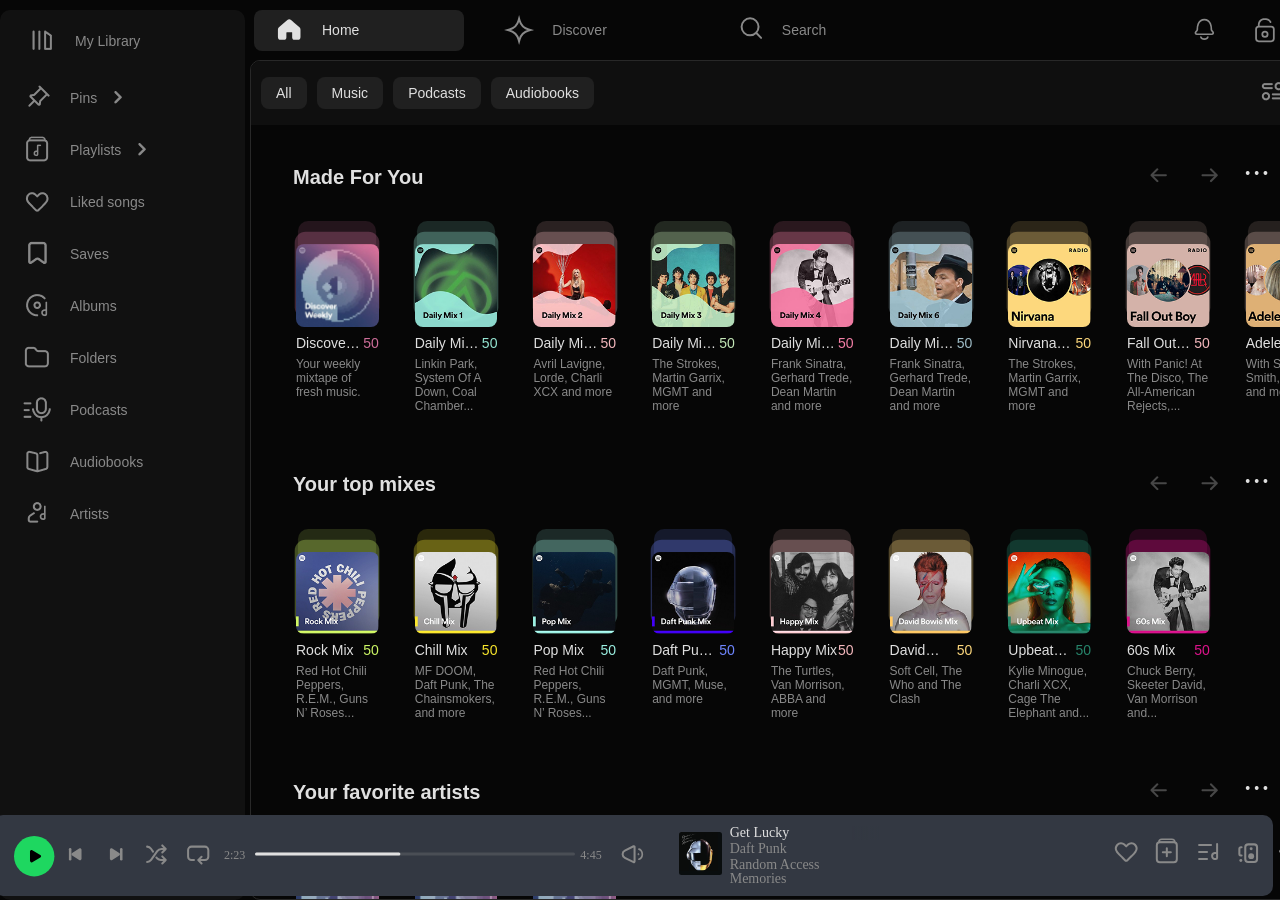
==== commit 6f1b2d30: "implemet desktop llibrary" ====
--- a/index.html
+++ b/index.html
@@ -9,6 +9,7 @@
 </head>
 <body class="page-home">
     <div class="app-container">
+        
 
      <!-- Header Section  -->
     <header class="navbar">
@@ -99,7 +100,7 @@
     <aside class="sidebar">
 
         
-                <a href="#" class="sidebar-link library-header"> 
+                <a href="desktop-library.html" class="sidebar-link library-header"> 
                          <img src="./assets/icons/sidebar-library/library.png" alt="library icon">
                      <span class="label">My Library</span>
                 </a>
--- a/css/styles.css
+++ b/css/styles.css
@@ -1021,6 +1021,49 @@
   font-weight: 400;
 }
 
+@media (min-width: 768px) {
+  .sidebar {
+    background-color: #111111;
+    margin-right: 5px;
+    margin-top: 10px;
+    border-radius: 10px;
+  }
+  .filter-wrapper {
+    display: flex;
+    flex-direction: row;
+    align-items: center;
+    justify-content: space-between;
+    gap: 0px;
+    padding: 10px;
+  }
+  .filter-wrapper .filters-left {
+    display: flex;
+    flex-direction: row;
+    align-items: center;
+    justify-content: flex-start;
+    gap: 10px;
+  }
+  .filter-wrapper .filter-nav-wrapper {
+    display: flex;
+    flex-direction: row;
+    align-items: center;
+    justify-content: flex-start;
+    gap: 15px;
+  }
+  .filter-wrapper .filter-item {
+    display: flex;
+    flex-direction: row;
+    align-items: center;
+    justify-content: flex-start;
+    gap: 5px;
+    cursor: pointer;
+    transition: all 0.2s ease;
+    color: #898989;
+  }
+  .filter-wrapper .filter-item:hover span {
+    color: white;
+  }
+}
 .cards-wrapper-grid {
   display: flex;
   gap: 16px;
@@ -1447,21 +1490,6 @@
   position: relative;
   z-index: 1;
 }
-.song-page-body .navbar, .song-page-body .sidebar, .song-page-body .player {
-  display: none;
-}
-
-.song-page-main {
-  flex: 1;
-  overflow-y: auto;
-}
-
-.song-page {
-  height: 100vh;
-  background: linear-gradient(to bottom, rgb(59, 65, 77) 0%, rgb(39, 43, 51) 100%);
-  font-family: "satoshi";
-  border-radius: 10px;
-}
 .card-stacked-yellow::before, .card-stacked-yellow::after {
   content: "";
   position: absolute;
@@ -1977,190 +2005,6 @@
     padding: 10px;
     border-radius: 8px;
   }
-  .song-page-body {
-    display: flex;
-    flex-direction: column;
-    min-height: 100vh;
-    overflow: hidden;
-    padding: 3px 7px 10px 7px;
-  }
-  .song-page-body .player, .song-page-body .navbar {
-    display: flex;
-    flex: 1;
-  }
-  .song-page-body .sidebar {
-    display: block;
-    display: block;
-    width: 260px;
-    flex-shrink: 0;
-    overflow-y: auto;
-  }
-  .song-page-main {
-    display: flex;
-    flex-direction: row;
-    flex: 1;
-    overflow: hidden;
-  }
-  .song-page {
-    height: 100vh;
-    flex: 1;
-    overflow-y: auto;
-    max-width: 100%;
-    max-height: 869px;
-    margin: 4px 0 5px 7px;
-    background: linear-gradient(to bottom, rgba(138, 157, 187, 0.18) 0%, rgb(6, 6, 6) 100%);
-    border: 1px solid rgb(32, 32, 32);
-  }
-  .song-page::before {
-    content: "";
-    position: absolute;
-    inset: 0;
-    background-image: url("../assets/photo/player/Rectangle 6.svg");
-    background-size: cover;
-    background-position: bottom right;
-    filter: blur(120px);
-    opacity: 0.2;
-    z-index: -1;
-  }
-  .song-page > * {
-    position: relative;
-    z-index: 1;
-  }
-  .song-page::-webkit-scrollbar {
-    display: none;
-  }
-  .song-page .mobile-lyrics-view,
-  .song-page .mobile-queue-view,
-  .song-page .song-page-mobile {
-    display: none;
-  }
-  .song-page .song-header {
-    display: flex;
-    flex-direction: row;
-    padding: 0;
-    margin: 37px 168px 38px 37px;
-  }
-  .song-page .song-header .mobile-header {
-    display: none;
-  }
-  .song-page .song-header .cover-area {
-    margin-right: 62px;
-  }
-  .song-page .song-header .cover-area .cover-bg {
-    margin: 0;
-    width: 500px;
-    height: 500px;
-  }
-  .song-page .song-header .song-right {
-    display: flex;
-    flex-direction: column;
-    gap: 20px;
-  }
-  .song-page .song-header .song-right .mobile-song-info {
-    display: none;
-  }
-  .song-page .song-header .song-right .song-title {
-    display: block;
-    font-size: 36px;
-    font-weight: 700;
-    line-height: 100%;
-    letter-spacing: 3%;
-    color: #E0E0E0;
-  }
-  .song-page .song-header .song-right .song-information {
-    display: flex;
-    flex-direction: row;
-    gap: 10px;
-    align-items: center;
-  }
-  .song-page .song-header .song-right .song-information .artist-icon, .song-page .song-header .song-right .song-information .album-icon {
-    display: block;
-    width: 24px;
-    height: 24px;
-  }
-  .song-page .song-header .song-right .song-information .artist, .song-page .song-header .song-right .song-information .album-name {
-    display: block;
-    font-size: 14px;
-    font-weight: 500;
-    color: #E0E0E0;
-  }
-  .song-page .song-header .song-right .song-information .dot {
-    display: block;
-  }
-  .song-page .song-header .song-right .song-information .year, .song-page .song-header .song-right .song-information .duration, .song-page .song-header .song-right .song-information .copies {
-    display: block;
-    font-size: 14px;
-    font-weight: 400;
-    color: #898989;
-  }
-  .song-page .song-header .song-right .song-nav {
-    margin: 0;
-    gap: 14px;
-  }
-  .song-page .song-header .song-right .song-nav .playback-button, .song-page .song-header .song-right .song-nav .list-add-desktop, .song-page .song-header .song-right .song-nav .download-desktop, .song-page .song-header .song-right .song-nav .share, .song-page .song-header .song-right .song-nav .more-btn {
-    display: block;
-  }
-  .song-page .song-header .song-right .genre {
-    display: flex;
-    flex-direction: row;
-    gap: 10px;
-    color: #898989;
-    font-size: 14px;
-    font-weight: 400;
-  }
-  .song-page .song-header .song-right .singers {
-    display: flex;
-    flex-direction: column;
-    gap: 15px;
-  }
-  .song-page .song-header .song-right .daft {
-    display: flex;
-    flex-direction: row;
-    align-items: center;
-    justify-content: flex-start;
-    gap: 20px;
-  }
-  .song-page .song-header .song-right .daft img {
-    width: 61px;
-    height: 61px;
-  }
-  .song-page .song-header .song-right .daft .singers-info-link {
-    display: flex;
-    flex-direction: column;
-    gap: 10px;
-    font-size: 16px;
-    font-weight: 500;
-  }
-  .song-page .song-header .song-right .daft .singers-info-link a {
-    color: #E0E0E0;
-  }
-  .song-page .song-header .song-right .daft .singers-info-link span {
-    color: #898989;
-  }
-  .song-page .song-header .song-right .pharrell, .song-page .song-header .song-right .nile {
-    display: flex;
-    flex-direction: row;
-    align-items: center;
-    justify-content: flex-start;
-    gap: 20px;
-  }
-  .song-page .song-header .song-right .pharrell img, .song-page .song-header .song-right .nile img {
-    width: 61px;
-    height: 61px;
-  }
-  .song-page .song-header .song-right .pharrell .singers-info, .song-page .song-header .song-right .nile .singers-info {
-    display: flex;
-    flex-direction: column;
-    gap: 10px;
-    font-size: 16px;
-    font-weight: 500;
-  }
-  .song-page .song-header .song-right .pharrell .singers-info p, .song-page .song-header .song-right .nile .singers-info p {
-    color: #E0E0E0;
-  }
-  .song-page .song-header .song-right .pharrell .singers-info span, .song-page .song-header .song-right .nile .singers-info span {
-    color: #898989;
-  }
   .card:hover {
     background-color: #282828;
     transform: translateY(-5px);
@@ -2173,2620 +2017,6 @@
   }
   .popular-almubs {
     display: none;
-  }
-
-.search-page-body {
-  background-color: rgb(17, 17, 17);
-}
-
-.search-page-cont {
-  flex: 1;
-  overflow-y: auto;
-}
-
-.search-page {
-  display: flex;
-  flex-direction: column;
-  flex: 1;
-  margin: 13px 15px;
-  padding-bottom: 13rem;
-}
-
-.search-page-header-mobile {
-  position: sticky;
-  top: 0;
-  background-color: rgb(17, 17, 17);
-  display: flex;
-  flex-direction: row;
-  gap: 14px;
-  z-index: 10;
-  flex: 1;
-}
-
-.search-container-mobile {
-  display: flex;
-  flex-direction: row;
-  align-items: center;
-  justify-content: center;
-  gap: 76px;
-  margin-top: 3px;
-  flex: 1;
-  min-width: 0;
-  min-height: 35.41px;
-  background-color: rgba(32, 32, 32, 0.5);
-  border-radius: 10px;
-}
-.search-container-mobile input {
-  color: rgba(137, 137, 137, 0.7);
-  font-size: 14px;
-  font-weight: 500;
-  background: transparent;
-  border: none;
-  outline: none;
-}
-.search-container-mobile img {
-  width: 35.41px;
-  height: 35.41px;
-}
-
-.search-camera {
-  color: #898989;
-}
-.search-camera:hover {
-  color: #E0E0E0;
-}
-
-.recent-searches {
-  display: none;
-}
-
-.search-browse-section {
-  display: flex;
-  flex-direction: column;
-}
-.search-browse-section h3 {
-  color: #E0E0E0;
-  font-size: 20px;
-  font-weight: 700;
-  margin-top: 16.5px;
-}
-.search-browse-section .search-cards-row p {
-  margin: 14px 0;
-  color: #E0E0E0;
-  font-size: 18px;
-  font-weight: 500;
-}
-
-.search-card-cont {
-  display: flex;
-  flex-direction: row;
-  flex-wrap: wrap;
-  gap: 20px;
-  margin: 20px 0;
-}
-
-.search-arrows {
-  display: none;
-}
-
-.discover-card-1 {
-  width: 170px;
-  height: 100px;
-  border-radius: 10px;
-  background-color: rgb(30, 50, 100);
-  overflow: hidden;
-  position: relative;
-}
-.discover-card-1 h4 {
-  position: absolute;
-  width: 95px;
-  height: 54px;
-  top: 20px;
-  left: 20px;
-  color: rgb(255, 255, 255);
-  font-size: 20px;
-  font-weight: 900px;
-  z-index: 2;
-}
-.discover-card-1 img {
-  position: absolute;
-  width: 104.27px;
-  height: 104.27px;
-  top: 45px;
-  left: 80px;
-  border-radius: 5px;
-  rotate: 30deg;
-  z-index: 1;
-}
-
-.discover-card-2 {
-  width: 170px;
-  height: 100px;
-  border-radius: 10px;
-  background-color: rgb(186, 93, 7);
-  overflow: hidden;
-  position: relative;
-}
-.discover-card-2 h4 {
-  position: absolute;
-  width: 95px;
-  height: 54px;
-  top: 20px;
-  left: 20px;
-  color: rgb(255, 255, 255);
-  font-size: 20px;
-  font-weight: 900px;
-  z-index: 2;
-}
-.discover-card-2 img {
-  position: absolute;
-  width: 104.27px;
-  height: 104.27px;
-  top: 45px;
-  left: 80px;
-  border-radius: 5px;
-  rotate: 30deg;
-  z-index: 1;
-}
-
-.discover-card-3 {
-  width: 170px;
-  height: 100px;
-  border-radius: 10px;
-  background-color: rgb(30, 50, 100);
-  overflow: hidden;
-  position: relative;
-}
-.discover-card-3 h4 {
-  position: absolute;
-  width: 95px;
-  height: 54px;
-  top: 20px;
-  left: 20px;
-  color: rgb(255, 255, 255);
-  font-size: 20px;
-  font-weight: 900px;
-  z-index: 2;
-}
-.discover-card-3 img {
-  position: absolute;
-  width: 104.27px;
-  height: 104.27px;
-  top: 45px;
-  left: 80px;
-  border-radius: 5px;
-  rotate: 30deg;
-  z-index: 1;
-}
-
-.discover-card-4 {
-  width: 170px;
-  height: 100px;
-  border-radius: 10px;
-  background-color: rgb(141, 103, 171);
-  overflow: hidden;
-  position: relative;
-}
-.discover-card-4 h4 {
-  position: absolute;
-  width: 95px;
-  height: 54px;
-  top: 20px;
-  left: 20px;
-  color: rgb(255, 255, 255);
-  font-size: 20px;
-  font-weight: 900px;
-  z-index: 2;
-}
-.discover-card-4 img {
-  position: absolute;
-  width: 104.27px;
-  height: 104.27px;
-  top: 45px;
-  left: 80px;
-  border-radius: 5px;
-  rotate: 30deg;
-  z-index: 1;
-}
-
-.discover-card-5 {
-  width: 170px;
-  height: 100px;
-  border-radius: 10px;
-  background-color: rgb(176, 40, 151);
-  overflow: hidden;
-  position: relative;
-}
-.discover-card-5 h4 {
-  position: absolute;
-  width: 95px;
-  height: 54px;
-  top: 20px;
-  left: 20px;
-  color: rgb(255, 255, 255);
-  font-size: 20px;
-  font-weight: 900px;
-  z-index: 2;
-}
-.discover-card-5 img {
-  position: absolute;
-  width: 104.27px;
-  height: 104.27px;
-  top: 45px;
-  left: 80px;
-  border-radius: 5px;
-  rotate: 30deg;
-  z-index: 1;
-}
-
-.discover-card-6 {
-  width: 170px;
-  height: 100px;
-  border-radius: 10px;
-  background-color: rgb(141, 103, 171);
-  overflow: hidden;
-  position: relative;
-}
-.discover-card-6 h4 {
-  position: absolute;
-  width: 95px;
-  height: 54px;
-  top: 20px;
-  left: 20px;
-  color: rgb(255, 255, 255);
-  font-size: 20px;
-  font-weight: 900px;
-  z-index: 2;
-}
-.discover-card-6 img {
-  position: absolute;
-  width: 104.27px;
-  height: 104.27px;
-  top: 45px;
-  left: 80px;
-  border-radius: 5px;
-  rotate: 30deg;
-  z-index: 1;
-}
-
-.discover-card-7 {
-  width: 170px;
-  height: 100px;
-  border-radius: 10px;
-  background-color: rgb(119, 119, 119);
-  overflow: hidden;
-  position: relative;
-}
-.discover-card-7 h4 {
-  position: absolute;
-  width: 95px;
-  height: 54px;
-  top: 20px;
-  left: 20px;
-  color: rgb(255, 255, 255);
-  font-size: 20px;
-  font-weight: 900px;
-  z-index: 2;
-}
-.discover-card-7 img {
-  position: absolute;
-  width: 104.27px;
-  height: 104.27px;
-  top: 45px;
-  left: 80px;
-  border-radius: 5px;
-  rotate: 30deg;
-  z-index: 1;
-}
-
-.discover-card-8 {
-  width: 170px;
-  height: 100px;
-  border-radius: 10px;
-  background-color: rgb(186, 93, 7);
-  overflow: hidden;
-  position: relative;
-}
-.discover-card-8 h4 {
-  position: absolute;
-  width: 95px;
-  height: 54px;
-  top: 20px;
-  left: 20px;
-  color: rgb(255, 255, 255);
-  font-size: 20px;
-  font-weight: 900px;
-  z-index: 2;
-}
-.discover-card-8 img {
-  position: absolute;
-  width: 104.27px;
-  height: 104.27px;
-  top: 45px;
-  left: 80px;
-  border-radius: 5px;
-  rotate: 30deg;
-  z-index: 1;
-}
-
-.genre-card-1 {
-  width: 170px;
-  height: 100px;
-  border-radius: 10px;
-  background-color: rgb(20, 138, 8);
-  overflow: hidden;
-  position: relative;
-}
-.genre-card-1 h4 {
-  position: absolute;
-  width: 95px;
-  height: 54px;
-  top: 20px;
-  left: 20px;
-  color: rgb(255, 255, 255);
-  font-size: 20px;
-  font-weight: 900px;
-  z-index: 2;
-}
-.genre-card-1 img {
-  position: absolute;
-  width: 104.27px;
-  height: 104.27px;
-  top: 45px;
-  left: 80px;
-  border-radius: 5px;
-  rotate: 30deg;
-  z-index: 1;
-}
-
-.genre-card-2 {
-  width: 170px;
-  height: 100px;
-  border-radius: 10px;
-  background-color: rgb(216, 64, 0);
-  overflow: hidden;
-  position: relative;
-}
-.genre-card-2 h4 {
-  position: absolute;
-  width: 95px;
-  height: 54px;
-  top: 20px;
-  left: 20px;
-  color: rgb(255, 255, 255);
-  font-size: 20px;
-  font-weight: 900px;
-  z-index: 2;
-}
-.genre-card-2 img {
-  position: absolute;
-  width: 104.27px;
-  height: 104.27px;
-  top: 45px;
-  left: 80px;
-  border-radius: 5px;
-  rotate: 30deg;
-  z-index: 1;
-}
-
-.genre-card-3 {
-  width: 170px;
-  height: 100px;
-  border-radius: 10px;
-  background-color: rgb(80, 55, 80);
-  overflow: hidden;
-  position: relative;
-}
-.genre-card-3 h4 {
-  position: absolute;
-  width: 95px;
-  height: 54px;
-  top: 20px;
-  left: 20px;
-  color: rgb(255, 255, 255);
-  font-size: 20px;
-  font-weight: 900px;
-  z-index: 2;
-}
-.genre-card-3 img {
-  position: absolute;
-  width: 104.27px;
-  height: 104.27px;
-  top: 45px;
-  left: 80px;
-  border-radius: 5px;
-  rotate: 30deg;
-  z-index: 1;
-}
-
-.genre-card-4 {
-  width: 170px;
-  height: 100px;
-  border-radius: 10px;
-  background-color: rgb(0, 100, 80);
-  overflow: hidden;
-  position: relative;
-}
-.genre-card-4 h4 {
-  position: absolute;
-  width: 95px;
-  height: 54px;
-  top: 20px;
-  left: 20px;
-  color: rgb(255, 255, 255);
-  font-size: 20px;
-  font-weight: 900px;
-  z-index: 2;
-}
-.genre-card-4 img {
-  position: absolute;
-  width: 104.27px;
-  height: 104.27px;
-  top: 45px;
-  left: 80px;
-  border-radius: 5px;
-  rotate: 30deg;
-  z-index: 1;
-}
-
-.genre-card-5 {
-  width: 170px;
-  height: 100px;
-  border-radius: 10px;
-  background-color: rgb(233, 20, 41);
-  overflow: hidden;
-  position: relative;
-}
-.genre-card-5 h4 {
-  position: absolute;
-  width: 95px;
-  height: 54px;
-  top: 20px;
-  left: 20px;
-  color: rgb(255, 255, 255);
-  font-size: 20px;
-  font-weight: 900px;
-  z-index: 2;
-}
-.genre-card-5 img {
-  position: absolute;
-  width: 104.27px;
-  height: 104.27px;
-  top: 45px;
-  left: 80px;
-  border-radius: 5px;
-  rotate: 30deg;
-  z-index: 1;
-}
-
-.genre-card-6 {
-  width: 170px;
-  height: 100px;
-  border-radius: 10px;
-  background-color: rgb(30, 50, 100);
-  overflow: hidden;
-  position: relative;
-}
-.genre-card-6 h4 {
-  position: absolute;
-  width: 95px;
-  height: 54px;
-  top: 20px;
-  left: 20px;
-  color: rgb(255, 255, 255);
-  font-size: 20px;
-  font-weight: 900px;
-  z-index: 2;
-}
-.genre-card-6 img {
-  position: absolute;
-  width: 104.27px;
-  height: 104.27px;
-  top: 45px;
-  left: 80px;
-  border-radius: 5px;
-  rotate: 30deg;
-  z-index: 1;
-}
-
-.genre-card-7 {
-  width: 170px;
-  height: 100px;
-  border-radius: 10px;
-  background-color: rgb(233, 20, 41);
-  overflow: hidden;
-  position: relative;
-}
-.genre-card-7 h4 {
-  position: absolute;
-  width: 95px;
-  height: 54px;
-  top: 20px;
-  left: 20px;
-  color: rgb(255, 255, 255);
-  font-size: 20px;
-  font-weight: 900px;
-  z-index: 2;
-}
-.genre-card-7 img {
-  position: absolute;
-  width: 104.27px;
-  height: 104.27px;
-  top: 45px;
-  left: 80px;
-  border-radius: 5px;
-  rotate: 30deg;
-  z-index: 1;
-}
-
-.genre-card-8 {
-  width: 170px;
-  height: 100px;
-  border-radius: 10px;
-  background-color: rgb(83, 122, 161);
-  overflow: hidden;
-  position: relative;
-}
-.genre-card-8 h4 {
-  position: absolute;
-  width: 95px;
-  height: 54px;
-  top: 20px;
-  left: 20px;
-  color: rgb(255, 255, 255);
-  font-size: 20px;
-  font-weight: 900px;
-  z-index: 2;
-}
-.genre-card-8 img {
-  position: absolute;
-  width: 104.27px;
-  height: 104.27px;
-  top: 45px;
-  left: 80px;
-  border-radius: 5px;
-  rotate: 30deg;
-  z-index: 1;
-}
-
-.mood-card-1 {
-  width: 170px;
-  height: 100px;
-  border-radius: 10px;
-  background-color: rgb(30, 50, 100);
-  overflow: hidden;
-  position: relative;
-}
-.mood-card-1 h4 {
-  position: absolute;
-  width: 95px;
-  height: 54px;
-  top: 20px;
-  left: 20px;
-  color: rgb(255, 255, 255);
-  font-size: 20px;
-  font-weight: 900px;
-  z-index: 2;
-}
-.mood-card-1 img {
-  position: absolute;
-  width: 104.27px;
-  height: 104.27px;
-  top: 45px;
-  left: 80px;
-  border-radius: 5px;
-  rotate: 30deg;
-  z-index: 1;
-}
-
-.mood-card-2 {
-  width: 170px;
-  height: 100px;
-  border-radius: 10px;
-  background-color: rgb(186, 93, 7);
-  overflow: hidden;
-  position: relative;
-}
-.mood-card-2 h4 {
-  position: absolute;
-  width: 95px;
-  height: 54px;
-  top: 20px;
-  left: 20px;
-  color: rgb(255, 255, 255);
-  font-size: 20px;
-  font-weight: 900px;
-  z-index: 2;
-}
-.mood-card-2 img {
-  position: absolute;
-  width: 104.27px;
-  height: 104.27px;
-  top: 45px;
-  left: 80px;
-  border-radius: 5px;
-  rotate: 30deg;
-  z-index: 1;
-}
-
-.mood-card-3 {
-  width: 170px;
-  height: 100px;
-  border-radius: 10px;
-  background-color: rgb(30, 50, 100);
-  overflow: hidden;
-  position: relative;
-}
-.mood-card-3 h4 {
-  position: absolute;
-  width: 95px;
-  height: 54px;
-  top: 20px;
-  left: 20px;
-  color: rgb(255, 255, 255);
-  font-size: 20px;
-  font-weight: 900px;
-  z-index: 2;
-}
-.mood-card-3 img {
-  position: absolute;
-  width: 104.27px;
-  height: 104.27px;
-  top: 45px;
-  left: 80px;
-  border-radius: 5px;
-  rotate: 30deg;
-  z-index: 1;
-}
-
-.mood-card-4 {
-  width: 170px;
-  height: 100px;
-  border-radius: 10px;
-  background-color: rgb(141, 103, 171);
-  overflow: hidden;
-  position: relative;
-}
-.mood-card-4 h4 {
-  position: absolute;
-  width: 95px;
-  height: 54px;
-  top: 20px;
-  left: 20px;
-  color: rgb(255, 255, 255);
-  font-size: 20px;
-  font-weight: 900px;
-  z-index: 2;
-}
-.mood-card-4 img {
-  position: absolute;
-  width: 104.27px;
-  height: 104.27px;
-  top: 45px;
-  left: 80px;
-  border-radius: 5px;
-  rotate: 30deg;
-  z-index: 1;
-}
-
-.mood-card-5 {
-  width: 170px;
-  height: 100px;
-  border-radius: 10px;
-  background-color: rgb(176, 40, 151);
-  overflow: hidden;
-  position: relative;
-}
-.mood-card-5 h4 {
-  position: absolute;
-  width: 95px;
-  height: 54px;
-  top: 20px;
-  left: 20px;
-  color: rgb(255, 255, 255);
-  font-size: 20px;
-  font-weight: 900px;
-  z-index: 2;
-}
-.mood-card-5 img {
-  position: absolute;
-  width: 104.27px;
-  height: 104.27px;
-  top: 45px;
-  left: 80px;
-  border-radius: 5px;
-  rotate: 30deg;
-  z-index: 1;
-}
-
-.mood-card-6 {
-  width: 170px;
-  height: 100px;
-  border-radius: 10px;
-  background-color: rgb(141, 103, 171);
-  overflow: hidden;
-  position: relative;
-}
-.mood-card-6 h4 {
-  position: absolute;
-  width: 95px;
-  height: 54px;
-  top: 20px;
-  left: 20px;
-  color: rgb(255, 255, 255);
-  font-size: 20px;
-  font-weight: 900px;
-  z-index: 2;
-}
-.mood-card-6 img {
-  position: absolute;
-  width: 104.27px;
-  height: 104.27px;
-  top: 45px;
-  left: 80px;
-  border-radius: 5px;
-  rotate: 30deg;
-  z-index: 1;
-}
-
-.mood-card-7 {
-  width: 170px;
-  height: 100px;
-  border-radius: 10px;
-  background-color: rgb(119, 119, 119);
-  overflow: hidden;
-  position: relative;
-}
-.mood-card-7 h4 {
-  position: absolute;
-  width: 95px;
-  height: 54px;
-  top: 20px;
-  left: 20px;
-  color: rgb(255, 255, 255);
-  font-size: 20px;
-  font-weight: 900px;
-  z-index: 2;
-}
-.mood-card-7 img {
-  position: absolute;
-  width: 104.27px;
-  height: 104.27px;
-  top: 45px;
-  left: 80px;
-  border-radius: 5px;
-  rotate: 30deg;
-  z-index: 1;
-}
-
-.mood-card-8 {
-  width: 170px;
-  height: 100px;
-  border-radius: 10px;
-  background-color: rgb(186, 93, 7);
-  overflow: hidden;
-  position: relative;
-}
-.mood-card-8 h4 {
-  position: absolute;
-  width: 95px;
-  height: 54px;
-  top: 20px;
-  left: 20px;
-  color: rgb(255, 255, 255);
-  font-size: 20px;
-  font-weight: 900px;
-  z-index: 2;
-}
-.mood-card-8 img {
-  position: absolute;
-  width: 104.27px;
-  height: 104.27px;
-  top: 45px;
-  left: 80px;
-  border-radius: 5px;
-  rotate: 30deg;
-  z-index: 1;
-}
-
-.entertainment-card-1 {
-  width: 170px;
-  height: 100px;
-  border-radius: 10px;
-  background-color: rgb(20, 138, 8);
-  overflow: hidden;
-  position: relative;
-}
-.entertainment-card-1 h4 {
-  position: absolute;
-  width: 95px;
-  height: 54px;
-  top: 20px;
-  left: 20px;
-  color: rgb(255, 255, 255);
-  font-size: 20px;
-  font-weight: 900px;
-  z-index: 2;
-}
-.entertainment-card-1 img {
-  position: absolute;
-  width: 104.27px;
-  height: 104.27px;
-  top: 45px;
-  left: 80px;
-  border-radius: 5px;
-  rotate: 30deg;
-  z-index: 1;
-}
-
-.entertainment-card-2 {
-  width: 170px;
-  height: 100px;
-  border-radius: 10px;
-  background-color: rgb(216, 64, 0);
-  overflow: hidden;
-  position: relative;
-}
-.entertainment-card-2 h4 {
-  position: absolute;
-  width: 95px;
-  height: 54px;
-  top: 20px;
-  left: 20px;
-  color: rgb(255, 255, 255);
-  font-size: 20px;
-  font-weight: 900px;
-  z-index: 2;
-}
-.entertainment-card-2 img {
-  position: absolute;
-  width: 104.27px;
-  height: 104.27px;
-  top: 45px;
-  left: 80px;
-  border-radius: 5px;
-  rotate: 30deg;
-  z-index: 1;
-}
-
-.entertainment-card-3 {
-  width: 170px;
-  height: 100px;
-  border-radius: 10px;
-  background-color: rgb(80, 55, 80);
-  overflow: hidden;
-  position: relative;
-}
-.entertainment-card-3 h4 {
-  position: absolute;
-  width: 95px;
-  height: 54px;
-  top: 20px;
-  left: 20px;
-  color: rgb(255, 255, 255);
-  font-size: 20px;
-  font-weight: 900px;
-  z-index: 2;
-}
-.entertainment-card-3 img {
-  position: absolute;
-  width: 104.27px;
-  height: 104.27px;
-  top: 45px;
-  left: 80px;
-  border-radius: 5px;
-  rotate: 30deg;
-  z-index: 1;
-}
-
-.entertainment-card-4 {
-  width: 170px;
-  height: 100px;
-  border-radius: 10px;
-  background-color: rgb(0, 100, 80);
-  overflow: hidden;
-  position: relative;
-}
-.entertainment-card-4 h4 {
-  position: absolute;
-  width: 95px;
-  height: 54px;
-  top: 20px;
-  left: 20px;
-  color: rgb(255, 255, 255);
-  font-size: 20px;
-  font-weight: 900px;
-  z-index: 2;
-}
-.entertainment-card-4 img {
-  position: absolute;
-  width: 104.27px;
-  height: 104.27px;
-  top: 45px;
-  left: 80px;
-  border-radius: 5px;
-  rotate: 30deg;
-  z-index: 1;
-}
-
-.Podcasts-card-1 {
-  width: 170px;
-  height: 100px;
-  border-radius: 10px;
-  background-color: rgb(176, 40, 151);
-  overflow: hidden;
-  position: relative;
-}
-.Podcasts-card-1 h4 {
-  position: absolute;
-  width: 95px;
-  height: 54px;
-  top: 20px;
-  left: 20px;
-  color: rgb(255, 255, 255);
-  font-size: 20px;
-  font-weight: 900px;
-  z-index: 2;
-}
-.Podcasts-card-1 img {
-  position: absolute;
-  width: 104.27px;
-  height: 104.27px;
-  top: 45px;
-  left: 80px;
-  border-radius: 5px;
-  rotate: 30deg;
-  z-index: 1;
-}
-
-.Podcasts-card-2 {
-  width: 170px;
-  height: 100px;
-  border-radius: 10px;
-  background-color: rgb(141, 103, 171);
-  overflow: hidden;
-  position: relative;
-}
-.Podcasts-card-2 h4 {
-  position: absolute;
-  width: 95px;
-  height: 54px;
-  top: 20px;
-  left: 20px;
-  color: rgb(255, 255, 255);
-  font-size: 20px;
-  font-weight: 900px;
-  z-index: 2;
-}
-.Podcasts-card-2 img {
-  position: absolute;
-  width: 104.27px;
-  height: 104.27px;
-  top: 45px;
-  left: 80px;
-  border-radius: 5px;
-  rotate: 30deg;
-  z-index: 1;
-}
-
-.Podcasts-card-3 {
-  width: 170px;
-  height: 100px;
-  border-radius: 10px;
-  background-color: rgb(119, 119, 119);
-  overflow: hidden;
-  position: relative;
-}
-.Podcasts-card-3 h4 {
-  position: absolute;
-  width: 95px;
-  height: 54px;
-  top: 20px;
-  left: 20px;
-  color: rgb(255, 255, 255);
-  font-size: 20px;
-  font-weight: 900px;
-  z-index: 2;
-}
-.Podcasts-card-3 img {
-  position: absolute;
-  width: 104.27px;
-  height: 104.27px;
-  top: 45px;
-  left: 80px;
-  border-radius: 5px;
-  rotate: 30deg;
-  z-index: 1;
-}
-
-.Podcasts-card-4 {
-  width: 170px;
-  height: 100px;
-  border-radius: 10px;
-  background-color: rgb(186, 93, 7);
-  overflow: hidden;
-  position: relative;
-}
-.Podcasts-card-4 h4 {
-  position: absolute;
-  width: 95px;
-  height: 54px;
-  top: 20px;
-  left: 20px;
-  color: rgb(255, 255, 255);
-  font-size: 20px;
-  font-weight: 900px;
-  z-index: 2;
-}
-.Podcasts-card-4 img {
-  position: absolute;
-  width: 104.27px;
-  height: 104.27px;
-  top: 45px;
-  left: 80px;
-  border-radius: 5px;
-  rotate: 30deg;
-  z-index: 1;
-}
-
-.Audiobooks-card-1 {
-  width: 170px;
-  height: 100px;
-  border-radius: 10px;
-  background-color: rgb(20, 138, 8);
-  overflow: hidden;
-  position: relative;
-}
-.Audiobooks-card-1 h4 {
-  position: absolute;
-  width: 95px;
-  height: 54px;
-  top: 20px;
-  left: 20px;
-  color: rgb(255, 255, 255);
-  font-size: 20px;
-  font-weight: 900px;
-  z-index: 2;
-}
-.Audiobooks-card-1 img {
-  position: absolute;
-  width: 104.27px;
-  height: 104.27px;
-  top: 45px;
-  left: 80px;
-  border-radius: 5px;
-  rotate: 30deg;
-  z-index: 1;
-}
-
-.Audiobooks-card-2 {
-  width: 170px;
-  height: 100px;
-  border-radius: 10px;
-  background-color: rgb(216, 64, 0);
-  overflow: hidden;
-  position: relative;
-}
-.Audiobooks-card-2 h4 {
-  position: absolute;
-  width: 95px;
-  height: 54px;
-  top: 20px;
-  left: 20px;
-  color: rgb(255, 255, 255);
-  font-size: 20px;
-  font-weight: 900px;
-  z-index: 2;
-}
-.Audiobooks-card-2 img {
-  position: absolute;
-  width: 104.27px;
-  height: 104.27px;
-  top: 45px;
-  left: 80px;
-  border-radius: 5px;
-  rotate: 30deg;
-  z-index: 1;
-}
-
-.Audiobooks-card-3 {
-  width: 170px;
-  height: 100px;
-  border-radius: 10px;
-  background-color: rgb(80, 55, 80);
-  overflow: hidden;
-  position: relative;
-}
-.Audiobooks-card-3 h4 {
-  position: absolute;
-  width: 95px;
-  height: 54px;
-  top: 20px;
-  left: 20px;
-  color: rgb(255, 255, 255);
-  font-size: 20px;
-  font-weight: 900px;
-  z-index: 2;
-}
-.Audiobooks-card-3 img {
-  position: absolute;
-  width: 104.27px;
-  height: 104.27px;
-  top: 45px;
-  left: 80px;
-  border-radius: 5px;
-  rotate: 30deg;
-  z-index: 1;
-}
-
-.Audiobooks-card-4 {
-  width: 170px;
-  height: 100px;
-  border-radius: 10px;
-  background-color: rgb(0, 100, 80);
-  overflow: hidden;
-  position: relative;
-}
-.Audiobooks-card-4 h4 {
-  position: absolute;
-  width: 95px;
-  height: 54px;
-  top: 20px;
-  left: 20px;
-  color: rgb(255, 255, 255);
-  font-size: 20px;
-  font-weight: 900px;
-  z-index: 2;
-}
-.Audiobooks-card-4 img {
-  position: absolute;
-  width: 104.27px;
-  height: 104.27px;
-  top: 45px;
-  left: 80px;
-  border-radius: 5px;
-  rotate: 30deg;
-  z-index: 1;
-}
-
-.Audiobooks-card-5 {
-  width: 170px;
-  height: 100px;
-  border-radius: 10px;
-  background-color: rgb(233, 20, 41);
-  overflow: hidden;
-  position: relative;
-}
-.Audiobooks-card-5 h4 {
-  position: absolute;
-  width: 95px;
-  height: 54px;
-  top: 20px;
-  left: 20px;
-  color: rgb(255, 255, 255);
-  font-size: 20px;
-  font-weight: 900px;
-  z-index: 2;
-}
-.Audiobooks-card-5 img {
-  position: absolute;
-  width: 104.27px;
-  height: 104.27px;
-  top: 45px;
-  left: 80px;
-  border-radius: 5px;
-  rotate: 30deg;
-  z-index: 1;
-}
-
-@media (min-width: 768px) {
-  .search-page-cont {
-    padding-right: 10px;
-  }
-  .search-page-body {
-    background-color: #060606;
-  }
-  .search-page-body main {
-    display: flex;
-    flex-direction: row;
-    flex: 1;
-    overflow: hidden;
-  }
-  .search-page-body main .sidebar {
-    display: block;
-    width: 260px;
-    flex-shrink: 0;
-    overflow-y: auto;
-  }
-  .search-page {
-    height: 100vh;
-    max-height: 100%;
-    margin: 0;
-    flex: 1;
-    overflow-y: auto;
-    border: 1px solid rgb(32, 32, 32);
-    border-radius: 10px;
-    padding: 13px 25px;
-  }
-  .search-page::-webkit-scrollbar {
-    display: none;
-  }
-  .search-page {
-    scrollbar-width: none;
-  }
-  .search-page-header-mobile {
-    display: none;
-  }
-  .recent-searches {
-    display: flex;
-    flex-direction: column;
-    gap: 15px;
-  }
-  .recent-searches-header {
-    display: flex;
-    flex-direction: row;
-    justify-content: space-between;
-    margin-bottom: 22px;
-    margin-top: 7px;
-  }
-  .recent-searches-header h3 {
-    color: #E0E0E0;
-    font-size: 20px;
-    font-weight: 700;
-  }
-  .recent-searches-header :last-child {
-    color: #898989;
-    transition: color 0.02s, transform 0.1s;
-  }
-  .recent-searches-header :last-child:hover {
-    color: #E0E0E0;
-    transform: scale(1.04);
-  }
-  .recent-search-cards {
-    display: flex;
-    flex-direction: row;
-    gap: 30px;
-  }
-  .search-daft-punk {
-    display: flex;
-    flex-direction: column;
-    align-items: center;
-    position: relative;
-  }
-  .search-daft-punk .name {
-    width: 169px;
-    height: 169px;
-    border-radius: 121px;
-    z-index: 1;
-    margin-bottom: 17px;
-  }
-  .search-daft-punk .search-close-icon {
-    color: #898989;
-    transition: color 0.02s, transform 0.1s;
-  }
-  .search-daft-punk .search-close-icon:hover {
-    color: #E0E0E0;
-    transform: scale(1.04);
-  }
-  .search-daft-punk .search-close-icon {
-    position: absolute;
-    top: -10px;
-    left: 12.5rem;
-    width: 41px;
-    height: 41px;
-    background-color: rgb(17, 17, 17);
-    border-radius: 100px;
-    z-index: 2;
-  }
-  .search-daft-punk span {
-    color: #E0E0E0;
-    font-size: 14px;
-    font-weight: 400;
-  }
-  .search-david-bowie {
-    display: flex;
-    flex-direction: column;
-    align-items: center;
-    position: relative;
-  }
-  .search-david-bowie .name {
-    width: 169px;
-    height: 169px;
-    border-radius: 121px;
-    z-index: 1;
-    margin-bottom: 17px;
-  }
-  .search-david-bowie .search-close-icon {
-    color: #898989;
-    transition: color 0.02s, transform 0.1s;
-  }
-  .search-david-bowie .search-close-icon:hover {
-    color: #E0E0E0;
-    transform: scale(1.04);
-  }
-  .search-david-bowie .search-close-icon {
-    position: absolute;
-    top: -10px;
-    left: 12.5rem;
-    width: 41px;
-    height: 41px;
-    background-color: rgb(17, 17, 17);
-    border-radius: 100px;
-    z-index: 2;
-  }
-  .search-david-bowie span {
-    color: #E0E0E0;
-    font-size: 14px;
-    font-weight: 400;
-  }
-  .search-black-holes {
-    display: flex;
-    flex-direction: column;
-    position: relative;
-    border-radius: 7px;
-    box-shadow: 0 -7px 0 rgba(98, 120, 177, 0.3);
-  }
-  .search-black-holes .name {
-    width: 171px;
-    height: 171px;
-    border-radius: 7px;
-    z-index: 1;
-    margin-bottom: 17px;
-  }
-  .search-black-holes .search-close-icon {
-    color: #898989;
-    transition: color 0.02s, transform 0.1s;
-  }
-  .search-black-holes .search-close-icon:hover {
-    color: #E0E0E0;
-    transform: scale(1.04);
-  }
-  .search-black-holes .search-close-icon {
-    position: absolute;
-    top: -10px;
-    left: 12.5rem;
-    width: 41px;
-    height: 41px;
-    background-color: rgb(17, 17, 17);
-    border-radius: 100px;
-    z-index: 2;
-  }
-  .search-black-holes .album-title {
-    color: #E0E0E0;
-    font-size: 14px;
-    font-weight: 400;
-    margin-bottom: 8px;
-  }
-  .search-black-holes .song-title {
-    color: #898989;
-    font-size: 12px;
-    font-weight: 400;
-  }
-  .search-browse-section {
-    margin: 20px 0;
-  }
-  .search-cards-row {
-    display: flex;
-    flex-direction: column;
-  }
-  .search-cards-header {
-    display: flex;
-    flex-direction: row;
-    justify-content: space-between;
-    align-items: center;
-    margin-top: 10px;
-  }
-  .search-cards-header .search-arrows {
-    display: block;
-  }
-  .search-cards-header .search-arrows :first-child {
-    width: 41px;
-    height: 41px;
-    color: #898989;
-    transition: color 0.02s, transform 0.1s;
-  }
-  .search-cards-header .search-arrows :first-child:hover {
-    color: #E0E0E0;
-    transform: scale(1.04);
-  }
-  .search-cards-header .search-arrows :last-child {
-    width: 41px;
-    height: 41px;
-    color: #898989;
-    transition: color 0.02s, transform 0.1s;
-  }
-  .search-cards-header .search-arrows :last-child:hover {
-    color: #E0E0E0;
-    transform: scale(1.04);
-  }
-  .search-card-cont {
-    gap: 15px;
-    margin: 5px 0;
-    flex-wrap: nowrap;
-  }
-  .discover-card-1 {
-    width: 170px;
-    height: 170px;
-    border-radius: 10px;
-    background-color: rgb(30, 50, 100);
-    overflow: hidden;
-    position: relative;
-  }
-  .discover-card-1:hover {
-    transform: scale(1.04);
-  }
-  .discover-card-1 h4 {
-    position: absolute;
-    width: 95px;
-    height: 54px;
-    top: 20px;
-    left: 20px;
-    color: rgb(255, 255, 255);
-    font-size: 20px;
-    font-weight: 900px;
-    z-index: 2;
-  }
-  .discover-card-1 img {
-    position: absolute;
-    width: 104.27px;
-    height: 104.27px;
-    top: 80px;
-    right: 10px;
-    border-radius: 5px;
-    rotate: 30deg;
-    z-index: 1;
-  }
-  .discover-card-2 {
-    width: 170px;
-    height: 170px;
-    border-radius: 10px;
-    background-color: rgb(186, 93, 7);
-    overflow: hidden;
-    position: relative;
-  }
-  .discover-card-2:hover {
-    transform: scale(1.04);
-  }
-  .discover-card-2 h4 {
-    position: absolute;
-    width: 95px;
-    height: 54px;
-    top: 20px;
-    left: 20px;
-    color: rgb(255, 255, 255);
-    font-size: 20px;
-    font-weight: 900px;
-    z-index: 2;
-  }
-  .discover-card-2 img {
-    position: absolute;
-    width: 104.27px;
-    height: 104.27px;
-    top: 80px;
-    right: 10px;
-    border-radius: 5px;
-    rotate: 30deg;
-    z-index: 1;
-  }
-  .discover-card-3 {
-    width: 170px;
-    height: 170px;
-    border-radius: 10px;
-    background-color: rgb(30, 50, 100);
-    overflow: hidden;
-    position: relative;
-  }
-  .discover-card-3:hover {
-    transform: scale(1.04);
-  }
-  .discover-card-3 h4 {
-    position: absolute;
-    width: 95px;
-    height: 54px;
-    top: 20px;
-    left: 20px;
-    color: rgb(255, 255, 255);
-    font-size: 20px;
-    font-weight: 900px;
-    z-index: 2;
-  }
-  .discover-card-3 img {
-    position: absolute;
-    width: 104.27px;
-    height: 104.27px;
-    top: 80px;
-    right: 10px;
-    border-radius: 5px;
-    rotate: 30deg;
-    z-index: 1;
-  }
-  .discover-card-4 {
-    width: 170px;
-    height: 170px;
-    border-radius: 10px;
-    background-color: rgb(141, 103, 171);
-    overflow: hidden;
-    position: relative;
-  }
-  .discover-card-4:hover {
-    transform: scale(1.04);
-  }
-  .discover-card-4 h4 {
-    position: absolute;
-    width: 95px;
-    height: 54px;
-    top: 20px;
-    left: 20px;
-    color: rgb(255, 255, 255);
-    font-size: 20px;
-    font-weight: 900px;
-    z-index: 2;
-  }
-  .discover-card-4 img {
-    position: absolute;
-    width: 104.27px;
-    height: 104.27px;
-    top: 80px;
-    right: 10px;
-    border-radius: 5px;
-    rotate: 30deg;
-    z-index: 1;
-  }
-  .discover-card-5 {
-    width: 170px;
-    height: 170px;
-    border-radius: 10px;
-    background-color: rgb(176, 40, 151);
-    overflow: hidden;
-    position: relative;
-  }
-  .discover-card-5:hover {
-    transform: scale(1.04);
-  }
-  .discover-card-5 h4 {
-    position: absolute;
-    width: 95px;
-    height: 54px;
-    top: 20px;
-    left: 20px;
-    color: rgb(255, 255, 255);
-    font-size: 20px;
-    font-weight: 900px;
-    z-index: 2;
-  }
-  .discover-card-5 img {
-    position: absolute;
-    width: 104.27px;
-    height: 104.27px;
-    top: 80px;
-    right: 10px;
-    border-radius: 5px;
-    rotate: 30deg;
-    z-index: 1;
-  }
-  .discover-card-6 {
-    width: 170px;
-    height: 170px;
-    border-radius: 10px;
-    background-color: rgb(141, 103, 171);
-    overflow: hidden;
-    position: relative;
-  }
-  .discover-card-6:hover {
-    transform: scale(1.04);
-  }
-  .discover-card-6 h4 {
-    position: absolute;
-    width: 95px;
-    height: 54px;
-    top: 20px;
-    left: 20px;
-    color: rgb(255, 255, 255);
-    font-size: 20px;
-    font-weight: 900px;
-    z-index: 2;
-  }
-  .discover-card-6 img {
-    position: absolute;
-    width: 104.27px;
-    height: 104.27px;
-    top: 80px;
-    right: 10px;
-    border-radius: 5px;
-    rotate: 30deg;
-    z-index: 1;
-  }
-  .discover-card-7 {
-    width: 170px;
-    height: 170px;
-    border-radius: 10px;
-    background-color: rgb(119, 119, 119);
-    overflow: hidden;
-    position: relative;
-  }
-  .discover-card-7:hover {
-    transform: scale(1.04);
-  }
-  .discover-card-7 h4 {
-    position: absolute;
-    width: 95px;
-    height: 54px;
-    top: 20px;
-    left: 20px;
-    color: rgb(255, 255, 255);
-    font-size: 20px;
-    font-weight: 900px;
-    z-index: 2;
-  }
-  .discover-card-7 img {
-    position: absolute;
-    width: 104.27px;
-    height: 104.27px;
-    top: 80px;
-    right: 10px;
-    border-radius: 5px;
-    rotate: 30deg;
-    z-index: 1;
-  }
-  .discover-card-8 {
-    width: 170px;
-    height: 170px;
-    border-radius: 10px;
-    background-color: rgb(186, 93, 7);
-    overflow: hidden;
-    position: relative;
-  }
-  .discover-card-8:hover {
-    transform: scale(1.04);
-  }
-  .discover-card-8 h4 {
-    position: absolute;
-    width: 95px;
-    height: 54px;
-    top: 20px;
-    left: 20px;
-    color: rgb(255, 255, 255);
-    font-size: 20px;
-    font-weight: 900px;
-    z-index: 2;
-  }
-  .discover-card-8 img {
-    position: absolute;
-    width: 104.27px;
-    height: 104.27px;
-    top: 80px;
-    right: 10px;
-    border-radius: 5px;
-    rotate: 30deg;
-    z-index: 1;
-  }
-  .genre-card-1 {
-    width: 170px;
-    height: 170px;
-    border-radius: 10px;
-    background-color: rgb(20, 138, 8);
-    overflow: hidden;
-    position: relative;
-  }
-  .genre-card-1:hover {
-    transform: scale(1.04);
-  }
-  .genre-card-1 h4 {
-    position: absolute;
-    width: 95px;
-    height: 54px;
-    top: 20px;
-    left: 20px;
-    color: rgb(255, 255, 255);
-    font-size: 20px;
-    font-weight: 900px;
-    z-index: 2;
-  }
-  .genre-card-1 img {
-    position: absolute;
-    width: 104.27px;
-    height: 104.27px;
-    top: 80px;
-    right: 10px;
-    border-radius: 5px;
-    rotate: 30deg;
-    z-index: 1;
-  }
-  .genre-card-2 {
-    width: 170px;
-    height: 170px;
-    border-radius: 10px;
-    background-color: rgb(216, 64, 0);
-    overflow: hidden;
-    position: relative;
-  }
-  .genre-card-2:hover {
-    transform: scale(1.04);
-  }
-  .genre-card-2 h4 {
-    position: absolute;
-    width: 95px;
-    height: 54px;
-    top: 20px;
-    left: 20px;
-    color: rgb(255, 255, 255);
-    font-size: 20px;
-    font-weight: 900px;
-    z-index: 2;
-  }
-  .genre-card-2 img {
-    position: absolute;
-    width: 104.27px;
-    height: 104.27px;
-    top: 80px;
-    right: 10px;
-    border-radius: 5px;
-    rotate: 30deg;
-    z-index: 1;
-  }
-  .genre-card-3 {
-    width: 170px;
-    height: 170px;
-    border-radius: 10px;
-    background-color: rgb(80, 55, 80);
-    overflow: hidden;
-    position: relative;
-  }
-  .genre-card-3:hover {
-    transform: scale(1.04);
-  }
-  .genre-card-3 h4 {
-    position: absolute;
-    width: 95px;
-    height: 54px;
-    top: 20px;
-    left: 20px;
-    color: rgb(255, 255, 255);
-    font-size: 20px;
-    font-weight: 900px;
-    z-index: 2;
-  }
-  .genre-card-3 img {
-    position: absolute;
-    width: 104.27px;
-    height: 104.27px;
-    top: 80px;
-    right: 10px;
-    border-radius: 5px;
-    rotate: 30deg;
-    z-index: 1;
-  }
-  .genre-card-4 {
-    width: 170px;
-    height: 170px;
-    border-radius: 10px;
-    background-color: rgb(0, 100, 80);
-    overflow: hidden;
-    position: relative;
-  }
-  .genre-card-4:hover {
-    transform: scale(1.04);
-  }
-  .genre-card-4 h4 {
-    position: absolute;
-    width: 95px;
-    height: 54px;
-    top: 20px;
-    left: 20px;
-    color: rgb(255, 255, 255);
-    font-size: 20px;
-    font-weight: 900px;
-    z-index: 2;
-  }
-  .genre-card-4 img {
-    position: absolute;
-    width: 104.27px;
-    height: 104.27px;
-    top: 80px;
-    right: 10px;
-    border-radius: 5px;
-    rotate: 30deg;
-    z-index: 1;
-  }
-  .genre-card-5 {
-    width: 170px;
-    height: 170px;
-    border-radius: 10px;
-    background-color: rgb(233, 20, 41);
-    overflow: hidden;
-    position: relative;
-  }
-  .genre-card-5:hover {
-    transform: scale(1.04);
-  }
-  .genre-card-5 h4 {
-    position: absolute;
-    width: 95px;
-    height: 54px;
-    top: 20px;
-    left: 20px;
-    color: rgb(255, 255, 255);
-    font-size: 20px;
-    font-weight: 900px;
-    z-index: 2;
-  }
-  .genre-card-5 img {
-    position: absolute;
-    width: 104.27px;
-    height: 104.27px;
-    top: 80px;
-    right: 10px;
-    border-radius: 5px;
-    rotate: 30deg;
-    z-index: 1;
-  }
-  .genre-card-6 {
-    width: 170px;
-    height: 170px;
-    border-radius: 10px;
-    background-color: rgb(30, 50, 100);
-    overflow: hidden;
-    position: relative;
-  }
-  .genre-card-6:hover {
-    transform: scale(1.04);
-  }
-  .genre-card-6 h4 {
-    position: absolute;
-    width: 95px;
-    height: 54px;
-    top: 20px;
-    left: 20px;
-    color: rgb(255, 255, 255);
-    font-size: 20px;
-    font-weight: 900px;
-    z-index: 2;
-  }
-  .genre-card-6 img {
-    position: absolute;
-    width: 104.27px;
-    height: 104.27px;
-    top: 80px;
-    right: 10px;
-    border-radius: 5px;
-    rotate: 30deg;
-    z-index: 1;
-  }
-  .genre-card-7 {
-    width: 170px;
-    height: 170px;
-    border-radius: 10px;
-    background-color: rgb(233, 20, 41);
-    overflow: hidden;
-    position: relative;
-  }
-  .genre-card-7:hover {
-    transform: scale(1.04);
-  }
-  .genre-card-7 h4 {
-    position: absolute;
-    width: 95px;
-    height: 54px;
-    top: 20px;
-    left: 20px;
-    color: rgb(255, 255, 255);
-    font-size: 20px;
-    font-weight: 900px;
-    z-index: 2;
-  }
-  .genre-card-7 img {
-    position: absolute;
-    width: 104.27px;
-    height: 104.27px;
-    top: 80px;
-    right: 10px;
-    border-radius: 5px;
-    rotate: 30deg;
-    z-index: 1;
-  }
-  .genre-card-8 {
-    width: 170px;
-    height: 170px;
-    border-radius: 10px;
-    background-color: rgb(83, 122, 161);
-    overflow: hidden;
-    position: relative;
-  }
-  .genre-card-8:hover {
-    transform: scale(1.04);
-  }
-  .genre-card-8 h4 {
-    position: absolute;
-    width: 95px;
-    height: 54px;
-    top: 20px;
-    left: 20px;
-    color: rgb(255, 255, 255);
-    font-size: 20px;
-    font-weight: 900px;
-    z-index: 2;
-  }
-  .genre-card-8 img {
-    position: absolute;
-    width: 104.27px;
-    height: 104.27px;
-    top: 80px;
-    right: 10px;
-    border-radius: 5px;
-    rotate: 30deg;
-    z-index: 1;
-  }
-  .mood-card-1 {
-    width: 170px;
-    height: 170px;
-    border-radius: 10px;
-    background-color: rgb(30, 50, 100);
-    overflow: hidden;
-    position: relative;
-  }
-  .mood-card-1:hover {
-    transform: scale(1.04);
-  }
-  .mood-card-1 h4 {
-    position: absolute;
-    width: 95px;
-    height: 54px;
-    top: 20px;
-    left: 20px;
-    color: rgb(255, 255, 255);
-    font-size: 20px;
-    font-weight: 900px;
-    z-index: 2;
-  }
-  .mood-card-1 img {
-    position: absolute;
-    width: 104.27px;
-    height: 104.27px;
-    top: 80px;
-    right: 10px;
-    border-radius: 5px;
-    rotate: 30deg;
-    z-index: 1;
-  }
-  .mood-card-2 {
-    width: 170px;
-    height: 170px;
-    border-radius: 10px;
-    background-color: rgb(186, 93, 7);
-    overflow: hidden;
-    position: relative;
-  }
-  .mood-card-2:hover {
-    transform: scale(1.04);
-  }
-  .mood-card-2 h4 {
-    position: absolute;
-    width: 95px;
-    height: 54px;
-    top: 20px;
-    left: 20px;
-    color: rgb(255, 255, 255);
-    font-size: 20px;
-    font-weight: 900px;
-    z-index: 2;
-  }
-  .mood-card-2 img {
-    position: absolute;
-    width: 104.27px;
-    height: 104.27px;
-    top: 80px;
-    right: 10px;
-    border-radius: 5px;
-    rotate: 30deg;
-    z-index: 1;
-  }
-  .mood-card-3 {
-    width: 170px;
-    height: 170px;
-    border-radius: 10px;
-    background-color: rgb(30, 50, 100);
-    overflow: hidden;
-    position: relative;
-  }
-  .mood-card-3:hover {
-    transform: scale(1.04);
-  }
-  .mood-card-3 h4 {
-    position: absolute;
-    width: 95px;
-    height: 54px;
-    top: 20px;
-    left: 20px;
-    color: rgb(255, 255, 255);
-    font-size: 20px;
-    font-weight: 900px;
-    z-index: 2;
-  }
-  .mood-card-3 img {
-    position: absolute;
-    width: 104.27px;
-    height: 104.27px;
-    top: 80px;
-    right: 10px;
-    border-radius: 5px;
-    rotate: 30deg;
-    z-index: 1;
-  }
-  .mood-card-4 {
-    width: 170px;
-    height: 170px;
-    border-radius: 10px;
-    background-color: rgb(141, 103, 171);
-    overflow: hidden;
-    position: relative;
-  }
-  .mood-card-4:hover {
-    transform: scale(1.04);
-  }
-  .mood-card-4 h4 {
-    position: absolute;
-    width: 95px;
-    height: 54px;
-    top: 20px;
-    left: 20px;
-    color: rgb(255, 255, 255);
-    font-size: 20px;
-    font-weight: 900px;
-    z-index: 2;
-  }
-  .mood-card-4 img {
-    position: absolute;
-    width: 104.27px;
-    height: 104.27px;
-    top: 80px;
-    right: 10px;
-    border-radius: 5px;
-    rotate: 30deg;
-    z-index: 1;
-  }
-  .mood-card-5 {
-    width: 170px;
-    height: 170px;
-    border-radius: 10px;
-    background-color: rgb(176, 40, 151);
-    overflow: hidden;
-    position: relative;
-  }
-  .mood-card-5:hover {
-    transform: scale(1.04);
-  }
-  .mood-card-5 h4 {
-    position: absolute;
-    width: 95px;
-    height: 54px;
-    top: 20px;
-    left: 20px;
-    color: rgb(255, 255, 255);
-    font-size: 20px;
-    font-weight: 900px;
-    z-index: 2;
-  }
-  .mood-card-5 img {
-    position: absolute;
-    width: 104.27px;
-    height: 104.27px;
-    top: 80px;
-    right: 10px;
-    border-radius: 5px;
-    rotate: 30deg;
-    z-index: 1;
-  }
-  .mood-card-6 {
-    width: 170px;
-    height: 170px;
-    border-radius: 10px;
-    background-color: rgb(141, 103, 171);
-    overflow: hidden;
-    position: relative;
-  }
-  .mood-card-6:hover {
-    transform: scale(1.04);
-  }
-  .mood-card-6 h4 {
-    position: absolute;
-    width: 95px;
-    height: 54px;
-    top: 20px;
-    left: 20px;
-    color: rgb(255, 255, 255);
-    font-size: 20px;
-    font-weight: 900px;
-    z-index: 2;
-  }
-  .mood-card-6 img {
-    position: absolute;
-    width: 104.27px;
-    height: 104.27px;
-    top: 80px;
-    right: 10px;
-    border-radius: 5px;
-    rotate: 30deg;
-    z-index: 1;
-  }
-  .mood-card-7 {
-    width: 170px;
-    height: 170px;
-    border-radius: 10px;
-    background-color: rgb(119, 119, 119);
-    overflow: hidden;
-    position: relative;
-  }
-  .mood-card-7:hover {
-    transform: scale(1.04);
-  }
-  .mood-card-7 h4 {
-    position: absolute;
-    width: 95px;
-    height: 54px;
-    top: 20px;
-    left: 20px;
-    color: rgb(255, 255, 255);
-    font-size: 20px;
-    font-weight: 900px;
-    z-index: 2;
-  }
-  .mood-card-7 img {
-    position: absolute;
-    width: 104.27px;
-    height: 104.27px;
-    top: 80px;
-    right: 10px;
-    border-radius: 5px;
-    rotate: 30deg;
-    z-index: 1;
-  }
-  .mood-card-8 {
-    width: 170px;
-    height: 170px;
-    border-radius: 10px;
-    background-color: rgb(186, 93, 7);
-    overflow: hidden;
-    position: relative;
-  }
-  .mood-card-8:hover {
-    transform: scale(1.04);
-  }
-  .mood-card-8 h4 {
-    position: absolute;
-    width: 95px;
-    height: 54px;
-    top: 20px;
-    left: 20px;
-    color: rgb(255, 255, 255);
-    font-size: 20px;
-    font-weight: 900px;
-    z-index: 2;
-  }
-  .mood-card-8 img {
-    position: absolute;
-    width: 104.27px;
-    height: 104.27px;
-    top: 80px;
-    right: 10px;
-    border-radius: 5px;
-    rotate: 30deg;
-    z-index: 1;
-  }
-  .entertainment-card-1 {
-    width: 170px;
-    height: 170px;
-    border-radius: 10px;
-    background-color: rgb(20, 138, 8);
-    overflow: hidden;
-    position: relative;
-  }
-  .entertainment-card-1:hover {
-    transform: scale(1.04);
-  }
-  .entertainment-card-1 h4 {
-    position: absolute;
-    width: 95px;
-    height: 54px;
-    top: 20px;
-    left: 20px;
-    color: rgb(255, 255, 255);
-    font-size: 20px;
-    font-weight: 900px;
-    z-index: 2;
-  }
-  .entertainment-card-1 img {
-    position: absolute;
-    width: 104.27px;
-    height: 104.27px;
-    top: 80px;
-    right: 10px;
-    border-radius: 5px;
-    rotate: 30deg;
-    z-index: 1;
-  }
-  .entertainment-card-2 {
-    width: 170px;
-    height: 170px;
-    border-radius: 10px;
-    background-color: rgb(216, 64, 0);
-    overflow: hidden;
-    position: relative;
-  }
-  .entertainment-card-2:hover {
-    transform: scale(1.04);
-  }
-  .entertainment-card-2 h4 {
-    position: absolute;
-    width: 95px;
-    height: 54px;
-    top: 20px;
-    left: 20px;
-    color: rgb(255, 255, 255);
-    font-size: 20px;
-    font-weight: 900px;
-    z-index: 2;
-  }
-  .entertainment-card-2 img {
-    position: absolute;
-    width: 104.27px;
-    height: 104.27px;
-    top: 80px;
-    right: 10px;
-    border-radius: 5px;
-    rotate: 30deg;
-    z-index: 1;
-  }
-  .entertainment-card-3 {
-    width: 170px;
-    height: 170px;
-    border-radius: 10px;
-    background-color: rgb(80, 55, 80);
-    overflow: hidden;
-    position: relative;
-  }
-  .entertainment-card-3:hover {
-    transform: scale(1.04);
-  }
-  .entertainment-card-3 h4 {
-    position: absolute;
-    width: 95px;
-    height: 54px;
-    top: 20px;
-    left: 20px;
-    color: rgb(255, 255, 255);
-    font-size: 20px;
-    font-weight: 900px;
-    z-index: 2;
-  }
-  .entertainment-card-3 img {
-    position: absolute;
-    width: 104.27px;
-    height: 104.27px;
-    top: 80px;
-    right: 10px;
-    border-radius: 5px;
-    rotate: 30deg;
-    z-index: 1;
-  }
-  .entertainment-card-4 {
-    width: 170px;
-    height: 170px;
-    border-radius: 10px;
-    background-color: rgb(0, 100, 80);
-    overflow: hidden;
-    position: relative;
-  }
-  .entertainment-card-4:hover {
-    transform: scale(1.04);
-  }
-  .entertainment-card-4 h4 {
-    position: absolute;
-    width: 95px;
-    height: 54px;
-    top: 20px;
-    left: 20px;
-    color: rgb(255, 255, 255);
-    font-size: 20px;
-    font-weight: 900px;
-    z-index: 2;
-  }
-  .entertainment-card-4 img {
-    position: absolute;
-    width: 104.27px;
-    height: 104.27px;
-    top: 80px;
-    right: 10px;
-    border-radius: 5px;
-    rotate: 30deg;
-    z-index: 1;
-  }
-  .Podcasts-card-1 {
-    width: 170px;
-    height: 170px;
-    border-radius: 10px;
-    background-color: rgb(176, 40, 151);
-    overflow: hidden;
-    position: relative;
-  }
-  .Podcasts-card-1:hover {
-    transform: scale(1.04);
-  }
-  .Podcasts-card-1 h4 {
-    position: absolute;
-    width: 95px;
-    height: 54px;
-    top: 20px;
-    left: 20px;
-    color: rgb(255, 255, 255);
-    font-size: 20px;
-    font-weight: 900px;
-    z-index: 2;
-  }
-  .Podcasts-card-1 img {
-    position: absolute;
-    width: 104.27px;
-    height: 104.27px;
-    top: 80px;
-    right: 10px;
-    border-radius: 5px;
-    rotate: 30deg;
-    z-index: 1;
-  }
-  .Podcasts-card-2 {
-    width: 170px;
-    height: 170px;
-    border-radius: 10px;
-    background-color: rgb(141, 103, 171);
-    overflow: hidden;
-    position: relative;
-  }
-  .Podcasts-card-2:hover {
-    transform: scale(1.04);
-  }
-  .Podcasts-card-2 h4 {
-    position: absolute;
-    width: 95px;
-    height: 54px;
-    top: 20px;
-    left: 20px;
-    color: rgb(255, 255, 255);
-    font-size: 20px;
-    font-weight: 900px;
-    z-index: 2;
-  }
-  .Podcasts-card-2 img {
-    position: absolute;
-    width: 104.27px;
-    height: 104.27px;
-    top: 80px;
-    right: 10px;
-    border-radius: 5px;
-    rotate: 30deg;
-    z-index: 1;
-  }
-  .Podcasts-card-3 {
-    width: 170px;
-    height: 170px;
-    border-radius: 10px;
-    background-color: rgb(119, 119, 119);
-    overflow: hidden;
-    position: relative;
-  }
-  .Podcasts-card-3:hover {
-    transform: scale(1.04);
-  }
-  .Podcasts-card-3 h4 {
-    position: absolute;
-    width: 95px;
-    height: 54px;
-    top: 20px;
-    left: 20px;
-    color: rgb(255, 255, 255);
-    font-size: 20px;
-    font-weight: 900px;
-    z-index: 2;
-  }
-  .Podcasts-card-3 img {
-    position: absolute;
-    width: 104.27px;
-    height: 104.27px;
-    top: 80px;
-    right: 10px;
-    border-radius: 5px;
-    rotate: 30deg;
-    z-index: 1;
-  }
-  .Podcasts-card-4 {
-    width: 170px;
-    height: 170px;
-    border-radius: 10px;
-    background-color: rgb(186, 93, 7);
-    overflow: hidden;
-    position: relative;
-  }
-  .Podcasts-card-4:hover {
-    transform: scale(1.04);
-  }
-  .Podcasts-card-4 h4 {
-    position: absolute;
-    width: 95px;
-    height: 54px;
-    top: 20px;
-    left: 20px;
-    color: rgb(255, 255, 255);
-    font-size: 20px;
-    font-weight: 900px;
-    z-index: 2;
-  }
-  .Podcasts-card-4 img {
-    position: absolute;
-    width: 104.27px;
-    height: 104.27px;
-    top: 80px;
-    right: 10px;
-    border-radius: 5px;
-    rotate: 30deg;
-    z-index: 1;
-  }
-  .Audiobooks-card-1 {
-    width: 170px;
-    height: 170px;
-    border-radius: 10px;
-    background-color: rgb(20, 138, 8);
-    overflow: hidden;
-    position: relative;
-  }
-  .Audiobooks-card-1:hover {
-    transform: scale(1.04);
-  }
-  .Audiobooks-card-1 h4 {
-    position: absolute;
-    width: 95px;
-    height: 54px;
-    top: 20px;
-    left: 20px;
-    color: rgb(255, 255, 255);
-    font-size: 20px;
-    font-weight: 900px;
-    z-index: 2;
-  }
-  .Audiobooks-card-1 img {
-    position: absolute;
-    width: 104.27px;
-    height: 104.27px;
-    top: 80px;
-    right: 10px;
-    border-radius: 5px;
-    rotate: 30deg;
-    z-index: 1;
-  }
-  .Audiobooks-card-2 {
-    width: 170px;
-    height: 170px;
-    border-radius: 10px;
-    background-color: rgb(216, 64, 0);
-    overflow: hidden;
-    position: relative;
-  }
-  .Audiobooks-card-2:hover {
-    transform: scale(1.04);
-  }
-  .Audiobooks-card-2 h4 {
-    position: absolute;
-    width: 95px;
-    height: 54px;
-    top: 20px;
-    left: 20px;
-    color: rgb(255, 255, 255);
-    font-size: 20px;
-    font-weight: 900px;
-    z-index: 2;
-  }
-  .Audiobooks-card-2 img {
-    position: absolute;
-    width: 104.27px;
-    height: 104.27px;
-    top: 80px;
-    right: 10px;
-    border-radius: 5px;
-    rotate: 30deg;
-    z-index: 1;
-  }
-  .Audiobooks-card-3 {
-    width: 170px;
-    height: 170px;
-    border-radius: 10px;
-    background-color: rgb(80, 55, 80);
-    overflow: hidden;
-    position: relative;
-  }
-  .Audiobooks-card-3:hover {
-    transform: scale(1.04);
-  }
-  .Audiobooks-card-3 h4 {
-    position: absolute;
-    width: 95px;
-    height: 54px;
-    top: 20px;
-    left: 20px;
-    color: rgb(255, 255, 255);
-    font-size: 20px;
-    font-weight: 900px;
-    z-index: 2;
-  }
-  .Audiobooks-card-3 img {
-    position: absolute;
-    width: 104.27px;
-    height: 104.27px;
-    top: 80px;
-    right: 10px;
-    border-radius: 5px;
-    rotate: 30deg;
-    z-index: 1;
-  }
-  .Audiobooks-card-4 {
-    width: 170px;
-    height: 170px;
-    border-radius: 10px;
-    background-color: rgb(0, 100, 80);
-    overflow: hidden;
-    position: relative;
-  }
-  .Audiobooks-card-4:hover {
-    transform: scale(1.04);
-  }
-  .Audiobooks-card-4 h4 {
-    position: absolute;
-    width: 95px;
-    height: 54px;
-    top: 20px;
-    left: 20px;
-    color: rgb(255, 255, 255);
-    font-size: 20px;
-    font-weight: 900px;
-    z-index: 2;
-  }
-  .Audiobooks-card-4 img {
-    position: absolute;
-    width: 104.27px;
-    height: 104.27px;
-    top: 80px;
-    right: 10px;
-    border-radius: 5px;
-    rotate: 30deg;
-    z-index: 1;
-  }
-  .Audiobooks-card-5 {
-    width: 170px;
-    height: 170px;
-    border-radius: 10px;
-    background-color: rgb(233, 20, 41);
-    overflow: hidden;
-    position: relative;
-  }
-  .Audiobooks-card-5:hover {
-    transform: scale(1.04);
-  }
-  .Audiobooks-card-5 h4 {
-    position: absolute;
-    width: 95px;
-    height: 54px;
-    top: 20px;
-    left: 20px;
-    color: rgb(255, 255, 255);
-    font-size: 20px;
-    font-weight: 900px;
-    z-index: 2;
-  }
-  .Audiobooks-card-5 img {
-    position: absolute;
-    width: 104.27px;
-    height: 104.27px;
-    top: 80px;
-    right: 10px;
-    border-radius: 5px;
-    rotate: 30deg;
-    z-index: 1;
   }
 }
 .player .add-sm {
@@ -5260,4 +2490,3 @@
 }
 
 /*# sourceMappingURL=styles.css.map */
-}
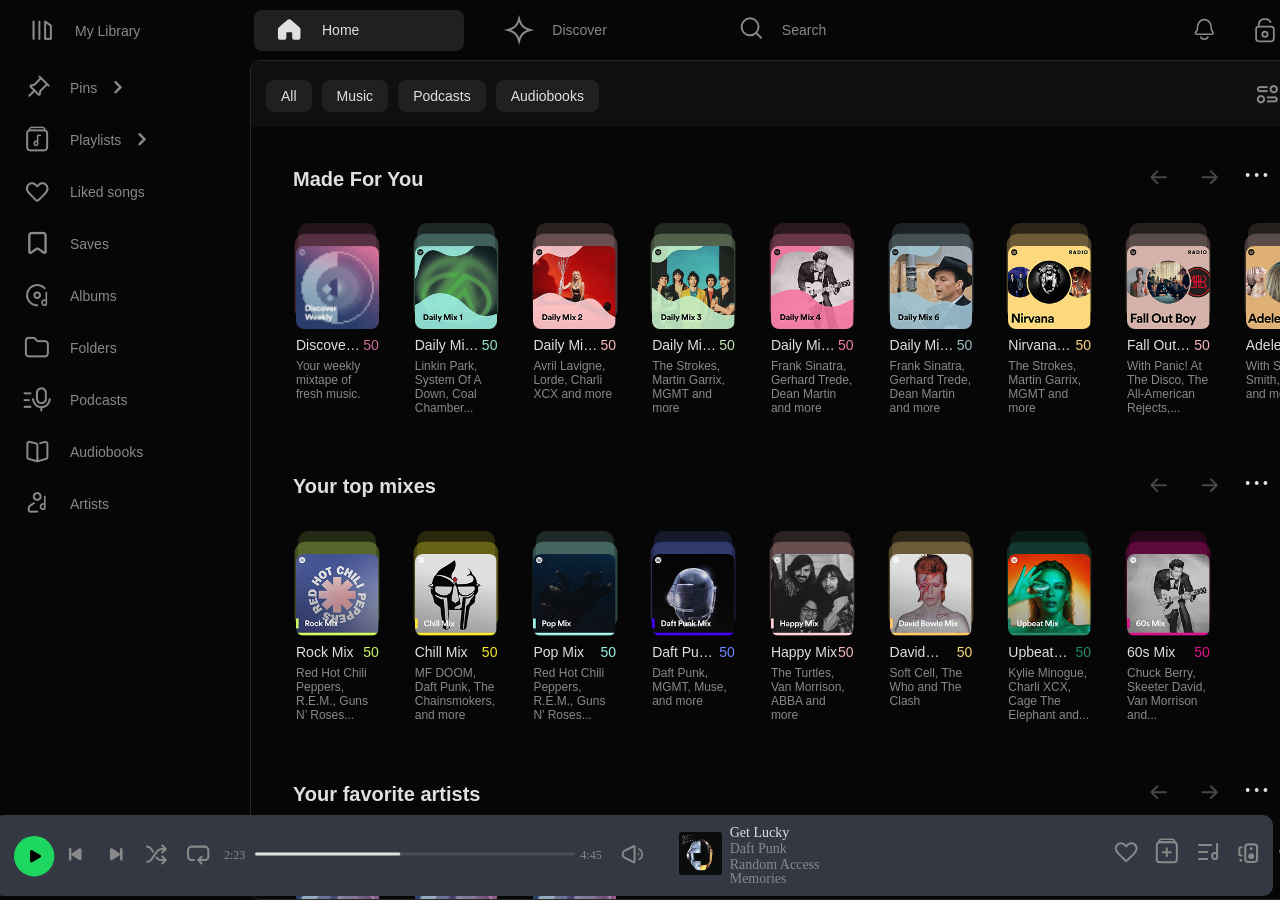
==== commit 9cf6fba4: "Revert "Merge pull request #13 from MariamKakhadze/desktop-library" This reverts commit 09663196f1f0" ====
--- a/index.html
+++ b/index.html
@@ -9,7 +9,6 @@
 </head>
 <body class="page-home">
     <div class="app-container">
-        
 
      <!-- Header Section  -->
     <header class="navbar">
@@ -100,7 +99,7 @@
     <aside class="sidebar">
 
         
-                <a href="desktop-library.html" class="sidebar-link library-header"> 
+                <a href="#" class="sidebar-link library-header"> 
                          <img src="./assets/icons/sidebar-library/library.png" alt="library icon">
                      <span class="label">My Library</span>
                 </a>
--- a/css/styles.css
+++ b/css/styles.css
@@ -1021,49 +1021,6 @@
   font-weight: 400;
 }
 
-@media (min-width: 768px) {
-  .sidebar {
-    background-color: #111111;
-    margin-right: 5px;
-    margin-top: 10px;
-    border-radius: 10px;
-  }
-  .filter-wrapper {
-    display: flex;
-    flex-direction: row;
-    align-items: center;
-    justify-content: space-between;
-    gap: 0px;
-    padding: 10px;
-  }
-  .filter-wrapper .filters-left {
-    display: flex;
-    flex-direction: row;
-    align-items: center;
-    justify-content: flex-start;
-    gap: 10px;
-  }
-  .filter-wrapper .filter-nav-wrapper {
-    display: flex;
-    flex-direction: row;
-    align-items: center;
-    justify-content: flex-start;
-    gap: 15px;
-  }
-  .filter-wrapper .filter-item {
-    display: flex;
-    flex-direction: row;
-    align-items: center;
-    justify-content: flex-start;
-    gap: 5px;
-    cursor: pointer;
-    transition: all 0.2s ease;
-    color: #898989;
-  }
-  .filter-wrapper .filter-item:hover span {
-    color: white;
-  }
-}
 .cards-wrapper-grid {
   display: flex;
   gap: 16px;
@@ -1490,6 +1447,21 @@
   position: relative;
   z-index: 1;
 }
+.song-page-body .navbar, .song-page-body .sidebar, .song-page-body .player {
+  display: none;
+}
+
+.song-page-main {
+  flex: 1;
+  overflow-y: auto;
+}
+
+.song-page {
+  height: 100vh;
+  background: linear-gradient(to bottom, rgb(59, 65, 77) 0%, rgb(39, 43, 51) 100%);
+  font-family: "satoshi";
+  border-radius: 10px;
+}
 .card-stacked-yellow::before, .card-stacked-yellow::after {
   content: "";
   position: absolute;
@@ -2005,6 +1977,190 @@
     padding: 10px;
     border-radius: 8px;
   }
+  .song-page-body {
+    display: flex;
+    flex-direction: column;
+    min-height: 100vh;
+    overflow: hidden;
+    padding: 3px 7px 10px 7px;
+  }
+  .song-page-body .player, .song-page-body .navbar {
+    display: flex;
+    flex: 1;
+  }
+  .song-page-body .sidebar {
+    display: block;
+    display: block;
+    width: 260px;
+    flex-shrink: 0;
+    overflow-y: auto;
+  }
+  .song-page-main {
+    display: flex;
+    flex-direction: row;
+    flex: 1;
+    overflow: hidden;
+  }
+  .song-page {
+    height: 100vh;
+    flex: 1;
+    overflow-y: auto;
+    max-width: 100%;
+    max-height: 869px;
+    margin: 4px 0 5px 7px;
+    background: linear-gradient(to bottom, rgba(138, 157, 187, 0.18) 0%, rgb(6, 6, 6) 100%);
+    border: 1px solid rgb(32, 32, 32);
+  }
+  .song-page::before {
+    content: "";
+    position: absolute;
+    inset: 0;
+    background-image: url("../assets/photo/player/Rectangle 6.svg");
+    background-size: cover;
+    background-position: bottom right;
+    filter: blur(120px);
+    opacity: 0.2;
+    z-index: -1;
+  }
+  .song-page > * {
+    position: relative;
+    z-index: 1;
+  }
+  .song-page::-webkit-scrollbar {
+    display: none;
+  }
+  .song-page .mobile-lyrics-view,
+  .song-page .mobile-queue-view,
+  .song-page .song-page-mobile {
+    display: none;
+  }
+  .song-page .song-header {
+    display: flex;
+    flex-direction: row;
+    padding: 0;
+    margin: 37px 168px 38px 37px;
+  }
+  .song-page .song-header .mobile-header {
+    display: none;
+  }
+  .song-page .song-header .cover-area {
+    margin-right: 62px;
+  }
+  .song-page .song-header .cover-area .cover-bg {
+    margin: 0;
+    width: 500px;
+    height: 500px;
+  }
+  .song-page .song-header .song-right {
+    display: flex;
+    flex-direction: column;
+    gap: 20px;
+  }
+  .song-page .song-header .song-right .mobile-song-info {
+    display: none;
+  }
+  .song-page .song-header .song-right .song-title {
+    display: block;
+    font-size: 36px;
+    font-weight: 700;
+    line-height: 100%;
+    letter-spacing: 3%;
+    color: #E0E0E0;
+  }
+  .song-page .song-header .song-right .song-information {
+    display: flex;
+    flex-direction: row;
+    gap: 10px;
+    align-items: center;
+  }
+  .song-page .song-header .song-right .song-information .artist-icon, .song-page .song-header .song-right .song-information .album-icon {
+    display: block;
+    width: 24px;
+    height: 24px;
+  }
+  .song-page .song-header .song-right .song-information .artist, .song-page .song-header .song-right .song-information .album-name {
+    display: block;
+    font-size: 14px;
+    font-weight: 500;
+    color: #E0E0E0;
+  }
+  .song-page .song-header .song-right .song-information .dot {
+    display: block;
+  }
+  .song-page .song-header .song-right .song-information .year, .song-page .song-header .song-right .song-information .duration, .song-page .song-header .song-right .song-information .copies {
+    display: block;
+    font-size: 14px;
+    font-weight: 400;
+    color: #898989;
+  }
+  .song-page .song-header .song-right .song-nav {
+    margin: 0;
+    gap: 14px;
+  }
+  .song-page .song-header .song-right .song-nav .playback-button, .song-page .song-header .song-right .song-nav .list-add-desktop, .song-page .song-header .song-right .song-nav .download-desktop, .song-page .song-header .song-right .song-nav .share, .song-page .song-header .song-right .song-nav .more-btn {
+    display: block;
+  }
+  .song-page .song-header .song-right .genre {
+    display: flex;
+    flex-direction: row;
+    gap: 10px;
+    color: #898989;
+    font-size: 14px;
+    font-weight: 400;
+  }
+  .song-page .song-header .song-right .singers {
+    display: flex;
+    flex-direction: column;
+    gap: 15px;
+  }
+  .song-page .song-header .song-right .daft {
+    display: flex;
+    flex-direction: row;
+    align-items: center;
+    justify-content: flex-start;
+    gap: 20px;
+  }
+  .song-page .song-header .song-right .daft img {
+    width: 61px;
+    height: 61px;
+  }
+  .song-page .song-header .song-right .daft .singers-info-link {
+    display: flex;
+    flex-direction: column;
+    gap: 10px;
+    font-size: 16px;
+    font-weight: 500;
+  }
+  .song-page .song-header .song-right .daft .singers-info-link a {
+    color: #E0E0E0;
+  }
+  .song-page .song-header .song-right .daft .singers-info-link span {
+    color: #898989;
+  }
+  .song-page .song-header .song-right .pharrell, .song-page .song-header .song-right .nile {
+    display: flex;
+    flex-direction: row;
+    align-items: center;
+    justify-content: flex-start;
+    gap: 20px;
+  }
+  .song-page .song-header .song-right .pharrell img, .song-page .song-header .song-right .nile img {
+    width: 61px;
+    height: 61px;
+  }
+  .song-page .song-header .song-right .pharrell .singers-info, .song-page .song-header .song-right .nile .singers-info {
+    display: flex;
+    flex-direction: column;
+    gap: 10px;
+    font-size: 16px;
+    font-weight: 500;
+  }
+  .song-page .song-header .song-right .pharrell .singers-info p, .song-page .song-header .song-right .nile .singers-info p {
+    color: #E0E0E0;
+  }
+  .song-page .song-header .song-right .pharrell .singers-info span, .song-page .song-header .song-right .nile .singers-info span {
+    color: #898989;
+  }
   .card:hover {
     background-color: #282828;
     transform: translateY(-5px);
@@ -2017,6 +2173,2620 @@
   }
   .popular-almubs {
     display: none;
+  }
+
+.search-page-body {
+  background-color: rgb(17, 17, 17);
+}
+
+.search-page-cont {
+  flex: 1;
+  overflow-y: auto;
+}
+
+.search-page {
+  display: flex;
+  flex-direction: column;
+  flex: 1;
+  margin: 13px 15px;
+  padding-bottom: 13rem;
+}
+
+.search-page-header-mobile {
+  position: sticky;
+  top: 0;
+  background-color: rgb(17, 17, 17);
+  display: flex;
+  flex-direction: row;
+  gap: 14px;
+  z-index: 10;
+  flex: 1;
+}
+
+.search-container-mobile {
+  display: flex;
+  flex-direction: row;
+  align-items: center;
+  justify-content: center;
+  gap: 76px;
+  margin-top: 3px;
+  flex: 1;
+  min-width: 0;
+  min-height: 35.41px;
+  background-color: rgba(32, 32, 32, 0.5);
+  border-radius: 10px;
+}
+.search-container-mobile input {
+  color: rgba(137, 137, 137, 0.7);
+  font-size: 14px;
+  font-weight: 500;
+  background: transparent;
+  border: none;
+  outline: none;
+}
+.search-container-mobile img {
+  width: 35.41px;
+  height: 35.41px;
+}
+
+.search-camera {
+  color: #898989;
+}
+.search-camera:hover {
+  color: #E0E0E0;
+}
+
+.recent-searches {
+  display: none;
+}
+
+.search-browse-section {
+  display: flex;
+  flex-direction: column;
+}
+.search-browse-section h3 {
+  color: #E0E0E0;
+  font-size: 20px;
+  font-weight: 700;
+  margin-top: 16.5px;
+}
+.search-browse-section .search-cards-row p {
+  margin: 14px 0;
+  color: #E0E0E0;
+  font-size: 18px;
+  font-weight: 500;
+}
+
+.search-card-cont {
+  display: flex;
+  flex-direction: row;
+  flex-wrap: wrap;
+  gap: 20px;
+  margin: 20px 0;
+}
+
+.search-arrows {
+  display: none;
+}
+
+.discover-card-1 {
+  width: 170px;
+  height: 100px;
+  border-radius: 10px;
+  background-color: rgb(30, 50, 100);
+  overflow: hidden;
+  position: relative;
+}
+.discover-card-1 h4 {
+  position: absolute;
+  width: 95px;
+  height: 54px;
+  top: 20px;
+  left: 20px;
+  color: rgb(255, 255, 255);
+  font-size: 20px;
+  font-weight: 900px;
+  z-index: 2;
+}
+.discover-card-1 img {
+  position: absolute;
+  width: 104.27px;
+  height: 104.27px;
+  top: 45px;
+  left: 80px;
+  border-radius: 5px;
+  rotate: 30deg;
+  z-index: 1;
+}
+
+.discover-card-2 {
+  width: 170px;
+  height: 100px;
+  border-radius: 10px;
+  background-color: rgb(186, 93, 7);
+  overflow: hidden;
+  position: relative;
+}
+.discover-card-2 h4 {
+  position: absolute;
+  width: 95px;
+  height: 54px;
+  top: 20px;
+  left: 20px;
+  color: rgb(255, 255, 255);
+  font-size: 20px;
+  font-weight: 900px;
+  z-index: 2;
+}
+.discover-card-2 img {
+  position: absolute;
+  width: 104.27px;
+  height: 104.27px;
+  top: 45px;
+  left: 80px;
+  border-radius: 5px;
+  rotate: 30deg;
+  z-index: 1;
+}
+
+.discover-card-3 {
+  width: 170px;
+  height: 100px;
+  border-radius: 10px;
+  background-color: rgb(30, 50, 100);
+  overflow: hidden;
+  position: relative;
+}
+.discover-card-3 h4 {
+  position: absolute;
+  width: 95px;
+  height: 54px;
+  top: 20px;
+  left: 20px;
+  color: rgb(255, 255, 255);
+  font-size: 20px;
+  font-weight: 900px;
+  z-index: 2;
+}
+.discover-card-3 img {
+  position: absolute;
+  width: 104.27px;
+  height: 104.27px;
+  top: 45px;
+  left: 80px;
+  border-radius: 5px;
+  rotate: 30deg;
+  z-index: 1;
+}
+
+.discover-card-4 {
+  width: 170px;
+  height: 100px;
+  border-radius: 10px;
+  background-color: rgb(141, 103, 171);
+  overflow: hidden;
+  position: relative;
+}
+.discover-card-4 h4 {
+  position: absolute;
+  width: 95px;
+  height: 54px;
+  top: 20px;
+  left: 20px;
+  color: rgb(255, 255, 255);
+  font-size: 20px;
+  font-weight: 900px;
+  z-index: 2;
+}
+.discover-card-4 img {
+  position: absolute;
+  width: 104.27px;
+  height: 104.27px;
+  top: 45px;
+  left: 80px;
+  border-radius: 5px;
+  rotate: 30deg;
+  z-index: 1;
+}
+
+.discover-card-5 {
+  width: 170px;
+  height: 100px;
+  border-radius: 10px;
+  background-color: rgb(176, 40, 151);
+  overflow: hidden;
+  position: relative;
+}
+.discover-card-5 h4 {
+  position: absolute;
+  width: 95px;
+  height: 54px;
+  top: 20px;
+  left: 20px;
+  color: rgb(255, 255, 255);
+  font-size: 20px;
+  font-weight: 900px;
+  z-index: 2;
+}
+.discover-card-5 img {
+  position: absolute;
+  width: 104.27px;
+  height: 104.27px;
+  top: 45px;
+  left: 80px;
+  border-radius: 5px;
+  rotate: 30deg;
+  z-index: 1;
+}
+
+.discover-card-6 {
+  width: 170px;
+  height: 100px;
+  border-radius: 10px;
+  background-color: rgb(141, 103, 171);
+  overflow: hidden;
+  position: relative;
+}
+.discover-card-6 h4 {
+  position: absolute;
+  width: 95px;
+  height: 54px;
+  top: 20px;
+  left: 20px;
+  color: rgb(255, 255, 255);
+  font-size: 20px;
+  font-weight: 900px;
+  z-index: 2;
+}
+.discover-card-6 img {
+  position: absolute;
+  width: 104.27px;
+  height: 104.27px;
+  top: 45px;
+  left: 80px;
+  border-radius: 5px;
+  rotate: 30deg;
+  z-index: 1;
+}
+
+.discover-card-7 {
+  width: 170px;
+  height: 100px;
+  border-radius: 10px;
+  background-color: rgb(119, 119, 119);
+  overflow: hidden;
+  position: relative;
+}
+.discover-card-7 h4 {
+  position: absolute;
+  width: 95px;
+  height: 54px;
+  top: 20px;
+  left: 20px;
+  color: rgb(255, 255, 255);
+  font-size: 20px;
+  font-weight: 900px;
+  z-index: 2;
+}
+.discover-card-7 img {
+  position: absolute;
+  width: 104.27px;
+  height: 104.27px;
+  top: 45px;
+  left: 80px;
+  border-radius: 5px;
+  rotate: 30deg;
+  z-index: 1;
+}
+
+.discover-card-8 {
+  width: 170px;
+  height: 100px;
+  border-radius: 10px;
+  background-color: rgb(186, 93, 7);
+  overflow: hidden;
+  position: relative;
+}
+.discover-card-8 h4 {
+  position: absolute;
+  width: 95px;
+  height: 54px;
+  top: 20px;
+  left: 20px;
+  color: rgb(255, 255, 255);
+  font-size: 20px;
+  font-weight: 900px;
+  z-index: 2;
+}
+.discover-card-8 img {
+  position: absolute;
+  width: 104.27px;
+  height: 104.27px;
+  top: 45px;
+  left: 80px;
+  border-radius: 5px;
+  rotate: 30deg;
+  z-index: 1;
+}
+
+.genre-card-1 {
+  width: 170px;
+  height: 100px;
+  border-radius: 10px;
+  background-color: rgb(20, 138, 8);
+  overflow: hidden;
+  position: relative;
+}
+.genre-card-1 h4 {
+  position: absolute;
+  width: 95px;
+  height: 54px;
+  top: 20px;
+  left: 20px;
+  color: rgb(255, 255, 255);
+  font-size: 20px;
+  font-weight: 900px;
+  z-index: 2;
+}
+.genre-card-1 img {
+  position: absolute;
+  width: 104.27px;
+  height: 104.27px;
+  top: 45px;
+  left: 80px;
+  border-radius: 5px;
+  rotate: 30deg;
+  z-index: 1;
+}
+
+.genre-card-2 {
+  width: 170px;
+  height: 100px;
+  border-radius: 10px;
+  background-color: rgb(216, 64, 0);
+  overflow: hidden;
+  position: relative;
+}
+.genre-card-2 h4 {
+  position: absolute;
+  width: 95px;
+  height: 54px;
+  top: 20px;
+  left: 20px;
+  color: rgb(255, 255, 255);
+  font-size: 20px;
+  font-weight: 900px;
+  z-index: 2;
+}
+.genre-card-2 img {
+  position: absolute;
+  width: 104.27px;
+  height: 104.27px;
+  top: 45px;
+  left: 80px;
+  border-radius: 5px;
+  rotate: 30deg;
+  z-index: 1;
+}
+
+.genre-card-3 {
+  width: 170px;
+  height: 100px;
+  border-radius: 10px;
+  background-color: rgb(80, 55, 80);
+  overflow: hidden;
+  position: relative;
+}
+.genre-card-3 h4 {
+  position: absolute;
+  width: 95px;
+  height: 54px;
+  top: 20px;
+  left: 20px;
+  color: rgb(255, 255, 255);
+  font-size: 20px;
+  font-weight: 900px;
+  z-index: 2;
+}
+.genre-card-3 img {
+  position: absolute;
+  width: 104.27px;
+  height: 104.27px;
+  top: 45px;
+  left: 80px;
+  border-radius: 5px;
+  rotate: 30deg;
+  z-index: 1;
+}
+
+.genre-card-4 {
+  width: 170px;
+  height: 100px;
+  border-radius: 10px;
+  background-color: rgb(0, 100, 80);
+  overflow: hidden;
+  position: relative;
+}
+.genre-card-4 h4 {
+  position: absolute;
+  width: 95px;
+  height: 54px;
+  top: 20px;
+  left: 20px;
+  color: rgb(255, 255, 255);
+  font-size: 20px;
+  font-weight: 900px;
+  z-index: 2;
+}
+.genre-card-4 img {
+  position: absolute;
+  width: 104.27px;
+  height: 104.27px;
+  top: 45px;
+  left: 80px;
+  border-radius: 5px;
+  rotate: 30deg;
+  z-index: 1;
+}
+
+.genre-card-5 {
+  width: 170px;
+  height: 100px;
+  border-radius: 10px;
+  background-color: rgb(233, 20, 41);
+  overflow: hidden;
+  position: relative;
+}
+.genre-card-5 h4 {
+  position: absolute;
+  width: 95px;
+  height: 54px;
+  top: 20px;
+  left: 20px;
+  color: rgb(255, 255, 255);
+  font-size: 20px;
+  font-weight: 900px;
+  z-index: 2;
+}
+.genre-card-5 img {
+  position: absolute;
+  width: 104.27px;
+  height: 104.27px;
+  top: 45px;
+  left: 80px;
+  border-radius: 5px;
+  rotate: 30deg;
+  z-index: 1;
+}
+
+.genre-card-6 {
+  width: 170px;
+  height: 100px;
+  border-radius: 10px;
+  background-color: rgb(30, 50, 100);
+  overflow: hidden;
+  position: relative;
+}
+.genre-card-6 h4 {
+  position: absolute;
+  width: 95px;
+  height: 54px;
+  top: 20px;
+  left: 20px;
+  color: rgb(255, 255, 255);
+  font-size: 20px;
+  font-weight: 900px;
+  z-index: 2;
+}
+.genre-card-6 img {
+  position: absolute;
+  width: 104.27px;
+  height: 104.27px;
+  top: 45px;
+  left: 80px;
+  border-radius: 5px;
+  rotate: 30deg;
+  z-index: 1;
+}
+
+.genre-card-7 {
+  width: 170px;
+  height: 100px;
+  border-radius: 10px;
+  background-color: rgb(233, 20, 41);
+  overflow: hidden;
+  position: relative;
+}
+.genre-card-7 h4 {
+  position: absolute;
+  width: 95px;
+  height: 54px;
+  top: 20px;
+  left: 20px;
+  color: rgb(255, 255, 255);
+  font-size: 20px;
+  font-weight: 900px;
+  z-index: 2;
+}
+.genre-card-7 img {
+  position: absolute;
+  width: 104.27px;
+  height: 104.27px;
+  top: 45px;
+  left: 80px;
+  border-radius: 5px;
+  rotate: 30deg;
+  z-index: 1;
+}
+
+.genre-card-8 {
+  width: 170px;
+  height: 100px;
+  border-radius: 10px;
+  background-color: rgb(83, 122, 161);
+  overflow: hidden;
+  position: relative;
+}
+.genre-card-8 h4 {
+  position: absolute;
+  width: 95px;
+  height: 54px;
+  top: 20px;
+  left: 20px;
+  color: rgb(255, 255, 255);
+  font-size: 20px;
+  font-weight: 900px;
+  z-index: 2;
+}
+.genre-card-8 img {
+  position: absolute;
+  width: 104.27px;
+  height: 104.27px;
+  top: 45px;
+  left: 80px;
+  border-radius: 5px;
+  rotate: 30deg;
+  z-index: 1;
+}
+
+.mood-card-1 {
+  width: 170px;
+  height: 100px;
+  border-radius: 10px;
+  background-color: rgb(30, 50, 100);
+  overflow: hidden;
+  position: relative;
+}
+.mood-card-1 h4 {
+  position: absolute;
+  width: 95px;
+  height: 54px;
+  top: 20px;
+  left: 20px;
+  color: rgb(255, 255, 255);
+  font-size: 20px;
+  font-weight: 900px;
+  z-index: 2;
+}
+.mood-card-1 img {
+  position: absolute;
+  width: 104.27px;
+  height: 104.27px;
+  top: 45px;
+  left: 80px;
+  border-radius: 5px;
+  rotate: 30deg;
+  z-index: 1;
+}
+
+.mood-card-2 {
+  width: 170px;
+  height: 100px;
+  border-radius: 10px;
+  background-color: rgb(186, 93, 7);
+  overflow: hidden;
+  position: relative;
+}
+.mood-card-2 h4 {
+  position: absolute;
+  width: 95px;
+  height: 54px;
+  top: 20px;
+  left: 20px;
+  color: rgb(255, 255, 255);
+  font-size: 20px;
+  font-weight: 900px;
+  z-index: 2;
+}
+.mood-card-2 img {
+  position: absolute;
+  width: 104.27px;
+  height: 104.27px;
+  top: 45px;
+  left: 80px;
+  border-radius: 5px;
+  rotate: 30deg;
+  z-index: 1;
+}
+
+.mood-card-3 {
+  width: 170px;
+  height: 100px;
+  border-radius: 10px;
+  background-color: rgb(30, 50, 100);
+  overflow: hidden;
+  position: relative;
+}
+.mood-card-3 h4 {
+  position: absolute;
+  width: 95px;
+  height: 54px;
+  top: 20px;
+  left: 20px;
+  color: rgb(255, 255, 255);
+  font-size: 20px;
+  font-weight: 900px;
+  z-index: 2;
+}
+.mood-card-3 img {
+  position: absolute;
+  width: 104.27px;
+  height: 104.27px;
+  top: 45px;
+  left: 80px;
+  border-radius: 5px;
+  rotate: 30deg;
+  z-index: 1;
+}
+
+.mood-card-4 {
+  width: 170px;
+  height: 100px;
+  border-radius: 10px;
+  background-color: rgb(141, 103, 171);
+  overflow: hidden;
+  position: relative;
+}
+.mood-card-4 h4 {
+  position: absolute;
+  width: 95px;
+  height: 54px;
+  top: 20px;
+  left: 20px;
+  color: rgb(255, 255, 255);
+  font-size: 20px;
+  font-weight: 900px;
+  z-index: 2;
+}
+.mood-card-4 img {
+  position: absolute;
+  width: 104.27px;
+  height: 104.27px;
+  top: 45px;
+  left: 80px;
+  border-radius: 5px;
+  rotate: 30deg;
+  z-index: 1;
+}
+
+.mood-card-5 {
+  width: 170px;
+  height: 100px;
+  border-radius: 10px;
+  background-color: rgb(176, 40, 151);
+  overflow: hidden;
+  position: relative;
+}
+.mood-card-5 h4 {
+  position: absolute;
+  width: 95px;
+  height: 54px;
+  top: 20px;
+  left: 20px;
+  color: rgb(255, 255, 255);
+  font-size: 20px;
+  font-weight: 900px;
+  z-index: 2;
+}
+.mood-card-5 img {
+  position: absolute;
+  width: 104.27px;
+  height: 104.27px;
+  top: 45px;
+  left: 80px;
+  border-radius: 5px;
+  rotate: 30deg;
+  z-index: 1;
+}
+
+.mood-card-6 {
+  width: 170px;
+  height: 100px;
+  border-radius: 10px;
+  background-color: rgb(141, 103, 171);
+  overflow: hidden;
+  position: relative;
+}
+.mood-card-6 h4 {
+  position: absolute;
+  width: 95px;
+  height: 54px;
+  top: 20px;
+  left: 20px;
+  color: rgb(255, 255, 255);
+  font-size: 20px;
+  font-weight: 900px;
+  z-index: 2;
+}
+.mood-card-6 img {
+  position: absolute;
+  width: 104.27px;
+  height: 104.27px;
+  top: 45px;
+  left: 80px;
+  border-radius: 5px;
+  rotate: 30deg;
+  z-index: 1;
+}
+
+.mood-card-7 {
+  width: 170px;
+  height: 100px;
+  border-radius: 10px;
+  background-color: rgb(119, 119, 119);
+  overflow: hidden;
+  position: relative;
+}
+.mood-card-7 h4 {
+  position: absolute;
+  width: 95px;
+  height: 54px;
+  top: 20px;
+  left: 20px;
+  color: rgb(255, 255, 255);
+  font-size: 20px;
+  font-weight: 900px;
+  z-index: 2;
+}
+.mood-card-7 img {
+  position: absolute;
+  width: 104.27px;
+  height: 104.27px;
+  top: 45px;
+  left: 80px;
+  border-radius: 5px;
+  rotate: 30deg;
+  z-index: 1;
+}
+
+.mood-card-8 {
+  width: 170px;
+  height: 100px;
+  border-radius: 10px;
+  background-color: rgb(186, 93, 7);
+  overflow: hidden;
+  position: relative;
+}
+.mood-card-8 h4 {
+  position: absolute;
+  width: 95px;
+  height: 54px;
+  top: 20px;
+  left: 20px;
+  color: rgb(255, 255, 255);
+  font-size: 20px;
+  font-weight: 900px;
+  z-index: 2;
+}
+.mood-card-8 img {
+  position: absolute;
+  width: 104.27px;
+  height: 104.27px;
+  top: 45px;
+  left: 80px;
+  border-radius: 5px;
+  rotate: 30deg;
+  z-index: 1;
+}
+
+.entertainment-card-1 {
+  width: 170px;
+  height: 100px;
+  border-radius: 10px;
+  background-color: rgb(20, 138, 8);
+  overflow: hidden;
+  position: relative;
+}
+.entertainment-card-1 h4 {
+  position: absolute;
+  width: 95px;
+  height: 54px;
+  top: 20px;
+  left: 20px;
+  color: rgb(255, 255, 255);
+  font-size: 20px;
+  font-weight: 900px;
+  z-index: 2;
+}
+.entertainment-card-1 img {
+  position: absolute;
+  width: 104.27px;
+  height: 104.27px;
+  top: 45px;
+  left: 80px;
+  border-radius: 5px;
+  rotate: 30deg;
+  z-index: 1;
+}
+
+.entertainment-card-2 {
+  width: 170px;
+  height: 100px;
+  border-radius: 10px;
+  background-color: rgb(216, 64, 0);
+  overflow: hidden;
+  position: relative;
+}
+.entertainment-card-2 h4 {
+  position: absolute;
+  width: 95px;
+  height: 54px;
+  top: 20px;
+  left: 20px;
+  color: rgb(255, 255, 255);
+  font-size: 20px;
+  font-weight: 900px;
+  z-index: 2;
+}
+.entertainment-card-2 img {
+  position: absolute;
+  width: 104.27px;
+  height: 104.27px;
+  top: 45px;
+  left: 80px;
+  border-radius: 5px;
+  rotate: 30deg;
+  z-index: 1;
+}
+
+.entertainment-card-3 {
+  width: 170px;
+  height: 100px;
+  border-radius: 10px;
+  background-color: rgb(80, 55, 80);
+  overflow: hidden;
+  position: relative;
+}
+.entertainment-card-3 h4 {
+  position: absolute;
+  width: 95px;
+  height: 54px;
+  top: 20px;
+  left: 20px;
+  color: rgb(255, 255, 255);
+  font-size: 20px;
+  font-weight: 900px;
+  z-index: 2;
+}
+.entertainment-card-3 img {
+  position: absolute;
+  width: 104.27px;
+  height: 104.27px;
+  top: 45px;
+  left: 80px;
+  border-radius: 5px;
+  rotate: 30deg;
+  z-index: 1;
+}
+
+.entertainment-card-4 {
+  width: 170px;
+  height: 100px;
+  border-radius: 10px;
+  background-color: rgb(0, 100, 80);
+  overflow: hidden;
+  position: relative;
+}
+.entertainment-card-4 h4 {
+  position: absolute;
+  width: 95px;
+  height: 54px;
+  top: 20px;
+  left: 20px;
+  color: rgb(255, 255, 255);
+  font-size: 20px;
+  font-weight: 900px;
+  z-index: 2;
+}
+.entertainment-card-4 img {
+  position: absolute;
+  width: 104.27px;
+  height: 104.27px;
+  top: 45px;
+  left: 80px;
+  border-radius: 5px;
+  rotate: 30deg;
+  z-index: 1;
+}
+
+.Podcasts-card-1 {
+  width: 170px;
+  height: 100px;
+  border-radius: 10px;
+  background-color: rgb(176, 40, 151);
+  overflow: hidden;
+  position: relative;
+}
+.Podcasts-card-1 h4 {
+  position: absolute;
+  width: 95px;
+  height: 54px;
+  top: 20px;
+  left: 20px;
+  color: rgb(255, 255, 255);
+  font-size: 20px;
+  font-weight: 900px;
+  z-index: 2;
+}
+.Podcasts-card-1 img {
+  position: absolute;
+  width: 104.27px;
+  height: 104.27px;
+  top: 45px;
+  left: 80px;
+  border-radius: 5px;
+  rotate: 30deg;
+  z-index: 1;
+}
+
+.Podcasts-card-2 {
+  width: 170px;
+  height: 100px;
+  border-radius: 10px;
+  background-color: rgb(141, 103, 171);
+  overflow: hidden;
+  position: relative;
+}
+.Podcasts-card-2 h4 {
+  position: absolute;
+  width: 95px;
+  height: 54px;
+  top: 20px;
+  left: 20px;
+  color: rgb(255, 255, 255);
+  font-size: 20px;
+  font-weight: 900px;
+  z-index: 2;
+}
+.Podcasts-card-2 img {
+  position: absolute;
+  width: 104.27px;
+  height: 104.27px;
+  top: 45px;
+  left: 80px;
+  border-radius: 5px;
+  rotate: 30deg;
+  z-index: 1;
+}
+
+.Podcasts-card-3 {
+  width: 170px;
+  height: 100px;
+  border-radius: 10px;
+  background-color: rgb(119, 119, 119);
+  overflow: hidden;
+  position: relative;
+}
+.Podcasts-card-3 h4 {
+  position: absolute;
+  width: 95px;
+  height: 54px;
+  top: 20px;
+  left: 20px;
+  color: rgb(255, 255, 255);
+  font-size: 20px;
+  font-weight: 900px;
+  z-index: 2;
+}
+.Podcasts-card-3 img {
+  position: absolute;
+  width: 104.27px;
+  height: 104.27px;
+  top: 45px;
+  left: 80px;
+  border-radius: 5px;
+  rotate: 30deg;
+  z-index: 1;
+}
+
+.Podcasts-card-4 {
+  width: 170px;
+  height: 100px;
+  border-radius: 10px;
+  background-color: rgb(186, 93, 7);
+  overflow: hidden;
+  position: relative;
+}
+.Podcasts-card-4 h4 {
+  position: absolute;
+  width: 95px;
+  height: 54px;
+  top: 20px;
+  left: 20px;
+  color: rgb(255, 255, 255);
+  font-size: 20px;
+  font-weight: 900px;
+  z-index: 2;
+}
+.Podcasts-card-4 img {
+  position: absolute;
+  width: 104.27px;
+  height: 104.27px;
+  top: 45px;
+  left: 80px;
+  border-radius: 5px;
+  rotate: 30deg;
+  z-index: 1;
+}
+
+.Audiobooks-card-1 {
+  width: 170px;
+  height: 100px;
+  border-radius: 10px;
+  background-color: rgb(20, 138, 8);
+  overflow: hidden;
+  position: relative;
+}
+.Audiobooks-card-1 h4 {
+  position: absolute;
+  width: 95px;
+  height: 54px;
+  top: 20px;
+  left: 20px;
+  color: rgb(255, 255, 255);
+  font-size: 20px;
+  font-weight: 900px;
+  z-index: 2;
+}
+.Audiobooks-card-1 img {
+  position: absolute;
+  width: 104.27px;
+  height: 104.27px;
+  top: 45px;
+  left: 80px;
+  border-radius: 5px;
+  rotate: 30deg;
+  z-index: 1;
+}
+
+.Audiobooks-card-2 {
+  width: 170px;
+  height: 100px;
+  border-radius: 10px;
+  background-color: rgb(216, 64, 0);
+  overflow: hidden;
+  position: relative;
+}
+.Audiobooks-card-2 h4 {
+  position: absolute;
+  width: 95px;
+  height: 54px;
+  top: 20px;
+  left: 20px;
+  color: rgb(255, 255, 255);
+  font-size: 20px;
+  font-weight: 900px;
+  z-index: 2;
+}
+.Audiobooks-card-2 img {
+  position: absolute;
+  width: 104.27px;
+  height: 104.27px;
+  top: 45px;
+  left: 80px;
+  border-radius: 5px;
+  rotate: 30deg;
+  z-index: 1;
+}
+
+.Audiobooks-card-3 {
+  width: 170px;
+  height: 100px;
+  border-radius: 10px;
+  background-color: rgb(80, 55, 80);
+  overflow: hidden;
+  position: relative;
+}
+.Audiobooks-card-3 h4 {
+  position: absolute;
+  width: 95px;
+  height: 54px;
+  top: 20px;
+  left: 20px;
+  color: rgb(255, 255, 255);
+  font-size: 20px;
+  font-weight: 900px;
+  z-index: 2;
+}
+.Audiobooks-card-3 img {
+  position: absolute;
+  width: 104.27px;
+  height: 104.27px;
+  top: 45px;
+  left: 80px;
+  border-radius: 5px;
+  rotate: 30deg;
+  z-index: 1;
+}
+
+.Audiobooks-card-4 {
+  width: 170px;
+  height: 100px;
+  border-radius: 10px;
+  background-color: rgb(0, 100, 80);
+  overflow: hidden;
+  position: relative;
+}
+.Audiobooks-card-4 h4 {
+  position: absolute;
+  width: 95px;
+  height: 54px;
+  top: 20px;
+  left: 20px;
+  color: rgb(255, 255, 255);
+  font-size: 20px;
+  font-weight: 900px;
+  z-index: 2;
+}
+.Audiobooks-card-4 img {
+  position: absolute;
+  width: 104.27px;
+  height: 104.27px;
+  top: 45px;
+  left: 80px;
+  border-radius: 5px;
+  rotate: 30deg;
+  z-index: 1;
+}
+
+.Audiobooks-card-5 {
+  width: 170px;
+  height: 100px;
+  border-radius: 10px;
+  background-color: rgb(233, 20, 41);
+  overflow: hidden;
+  position: relative;
+}
+.Audiobooks-card-5 h4 {
+  position: absolute;
+  width: 95px;
+  height: 54px;
+  top: 20px;
+  left: 20px;
+  color: rgb(255, 255, 255);
+  font-size: 20px;
+  font-weight: 900px;
+  z-index: 2;
+}
+.Audiobooks-card-5 img {
+  position: absolute;
+  width: 104.27px;
+  height: 104.27px;
+  top: 45px;
+  left: 80px;
+  border-radius: 5px;
+  rotate: 30deg;
+  z-index: 1;
+}
+
+@media (min-width: 768px) {
+  .search-page-cont {
+    padding-right: 10px;
+  }
+  .search-page-body {
+    background-color: #060606;
+  }
+  .search-page-body main {
+    display: flex;
+    flex-direction: row;
+    flex: 1;
+    overflow: hidden;
+  }
+  .search-page-body main .sidebar {
+    display: block;
+    width: 260px;
+    flex-shrink: 0;
+    overflow-y: auto;
+  }
+  .search-page {
+    height: 100vh;
+    max-height: 100%;
+    margin: 0;
+    flex: 1;
+    overflow-y: auto;
+    border: 1px solid rgb(32, 32, 32);
+    border-radius: 10px;
+    padding: 13px 25px;
+  }
+  .search-page::-webkit-scrollbar {
+    display: none;
+  }
+  .search-page {
+    scrollbar-width: none;
+  }
+  .search-page-header-mobile {
+    display: none;
+  }
+  .recent-searches {
+    display: flex;
+    flex-direction: column;
+    gap: 15px;
+  }
+  .recent-searches-header {
+    display: flex;
+    flex-direction: row;
+    justify-content: space-between;
+    margin-bottom: 22px;
+    margin-top: 7px;
+  }
+  .recent-searches-header h3 {
+    color: #E0E0E0;
+    font-size: 20px;
+    font-weight: 700;
+  }
+  .recent-searches-header :last-child {
+    color: #898989;
+    transition: color 0.02s, transform 0.1s;
+  }
+  .recent-searches-header :last-child:hover {
+    color: #E0E0E0;
+    transform: scale(1.04);
+  }
+  .recent-search-cards {
+    display: flex;
+    flex-direction: row;
+    gap: 30px;
+  }
+  .search-daft-punk {
+    display: flex;
+    flex-direction: column;
+    align-items: center;
+    position: relative;
+  }
+  .search-daft-punk .name {
+    width: 169px;
+    height: 169px;
+    border-radius: 121px;
+    z-index: 1;
+    margin-bottom: 17px;
+  }
+  .search-daft-punk .search-close-icon {
+    color: #898989;
+    transition: color 0.02s, transform 0.1s;
+  }
+  .search-daft-punk .search-close-icon:hover {
+    color: #E0E0E0;
+    transform: scale(1.04);
+  }
+  .search-daft-punk .search-close-icon {
+    position: absolute;
+    top: -10px;
+    left: 12.5rem;
+    width: 41px;
+    height: 41px;
+    background-color: rgb(17, 17, 17);
+    border-radius: 100px;
+    z-index: 2;
+  }
+  .search-daft-punk span {
+    color: #E0E0E0;
+    font-size: 14px;
+    font-weight: 400;
+  }
+  .search-david-bowie {
+    display: flex;
+    flex-direction: column;
+    align-items: center;
+    position: relative;
+  }
+  .search-david-bowie .name {
+    width: 169px;
+    height: 169px;
+    border-radius: 121px;
+    z-index: 1;
+    margin-bottom: 17px;
+  }
+  .search-david-bowie .search-close-icon {
+    color: #898989;
+    transition: color 0.02s, transform 0.1s;
+  }
+  .search-david-bowie .search-close-icon:hover {
+    color: #E0E0E0;
+    transform: scale(1.04);
+  }
+  .search-david-bowie .search-close-icon {
+    position: absolute;
+    top: -10px;
+    left: 12.5rem;
+    width: 41px;
+    height: 41px;
+    background-color: rgb(17, 17, 17);
+    border-radius: 100px;
+    z-index: 2;
+  }
+  .search-david-bowie span {
+    color: #E0E0E0;
+    font-size: 14px;
+    font-weight: 400;
+  }
+  .search-black-holes {
+    display: flex;
+    flex-direction: column;
+    position: relative;
+    border-radius: 7px;
+    box-shadow: 0 -7px 0 rgba(98, 120, 177, 0.3);
+  }
+  .search-black-holes .name {
+    width: 171px;
+    height: 171px;
+    border-radius: 7px;
+    z-index: 1;
+    margin-bottom: 17px;
+  }
+  .search-black-holes .search-close-icon {
+    color: #898989;
+    transition: color 0.02s, transform 0.1s;
+  }
+  .search-black-holes .search-close-icon:hover {
+    color: #E0E0E0;
+    transform: scale(1.04);
+  }
+  .search-black-holes .search-close-icon {
+    position: absolute;
+    top: -10px;
+    left: 12.5rem;
+    width: 41px;
+    height: 41px;
+    background-color: rgb(17, 17, 17);
+    border-radius: 100px;
+    z-index: 2;
+  }
+  .search-black-holes .album-title {
+    color: #E0E0E0;
+    font-size: 14px;
+    font-weight: 400;
+    margin-bottom: 8px;
+  }
+  .search-black-holes .song-title {
+    color: #898989;
+    font-size: 12px;
+    font-weight: 400;
+  }
+  .search-browse-section {
+    margin: 20px 0;
+  }
+  .search-cards-row {
+    display: flex;
+    flex-direction: column;
+  }
+  .search-cards-header {
+    display: flex;
+    flex-direction: row;
+    justify-content: space-between;
+    align-items: center;
+    margin-top: 10px;
+  }
+  .search-cards-header .search-arrows {
+    display: block;
+  }
+  .search-cards-header .search-arrows :first-child {
+    width: 41px;
+    height: 41px;
+    color: #898989;
+    transition: color 0.02s, transform 0.1s;
+  }
+  .search-cards-header .search-arrows :first-child:hover {
+    color: #E0E0E0;
+    transform: scale(1.04);
+  }
+  .search-cards-header .search-arrows :last-child {
+    width: 41px;
+    height: 41px;
+    color: #898989;
+    transition: color 0.02s, transform 0.1s;
+  }
+  .search-cards-header .search-arrows :last-child:hover {
+    color: #E0E0E0;
+    transform: scale(1.04);
+  }
+  .search-card-cont {
+    gap: 15px;
+    margin: 5px 0;
+    flex-wrap: nowrap;
+  }
+  .discover-card-1 {
+    width: 170px;
+    height: 170px;
+    border-radius: 10px;
+    background-color: rgb(30, 50, 100);
+    overflow: hidden;
+    position: relative;
+  }
+  .discover-card-1:hover {
+    transform: scale(1.04);
+  }
+  .discover-card-1 h4 {
+    position: absolute;
+    width: 95px;
+    height: 54px;
+    top: 20px;
+    left: 20px;
+    color: rgb(255, 255, 255);
+    font-size: 20px;
+    font-weight: 900px;
+    z-index: 2;
+  }
+  .discover-card-1 img {
+    position: absolute;
+    width: 104.27px;
+    height: 104.27px;
+    top: 80px;
+    right: 10px;
+    border-radius: 5px;
+    rotate: 30deg;
+    z-index: 1;
+  }
+  .discover-card-2 {
+    width: 170px;
+    height: 170px;
+    border-radius: 10px;
+    background-color: rgb(186, 93, 7);
+    overflow: hidden;
+    position: relative;
+  }
+  .discover-card-2:hover {
+    transform: scale(1.04);
+  }
+  .discover-card-2 h4 {
+    position: absolute;
+    width: 95px;
+    height: 54px;
+    top: 20px;
+    left: 20px;
+    color: rgb(255, 255, 255);
+    font-size: 20px;
+    font-weight: 900px;
+    z-index: 2;
+  }
+  .discover-card-2 img {
+    position: absolute;
+    width: 104.27px;
+    height: 104.27px;
+    top: 80px;
+    right: 10px;
+    border-radius: 5px;
+    rotate: 30deg;
+    z-index: 1;
+  }
+  .discover-card-3 {
+    width: 170px;
+    height: 170px;
+    border-radius: 10px;
+    background-color: rgb(30, 50, 100);
+    overflow: hidden;
+    position: relative;
+  }
+  .discover-card-3:hover {
+    transform: scale(1.04);
+  }
+  .discover-card-3 h4 {
+    position: absolute;
+    width: 95px;
+    height: 54px;
+    top: 20px;
+    left: 20px;
+    color: rgb(255, 255, 255);
+    font-size: 20px;
+    font-weight: 900px;
+    z-index: 2;
+  }
+  .discover-card-3 img {
+    position: absolute;
+    width: 104.27px;
+    height: 104.27px;
+    top: 80px;
+    right: 10px;
+    border-radius: 5px;
+    rotate: 30deg;
+    z-index: 1;
+  }
+  .discover-card-4 {
+    width: 170px;
+    height: 170px;
+    border-radius: 10px;
+    background-color: rgb(141, 103, 171);
+    overflow: hidden;
+    position: relative;
+  }
+  .discover-card-4:hover {
+    transform: scale(1.04);
+  }
+  .discover-card-4 h4 {
+    position: absolute;
+    width: 95px;
+    height: 54px;
+    top: 20px;
+    left: 20px;
+    color: rgb(255, 255, 255);
+    font-size: 20px;
+    font-weight: 900px;
+    z-index: 2;
+  }
+  .discover-card-4 img {
+    position: absolute;
+    width: 104.27px;
+    height: 104.27px;
+    top: 80px;
+    right: 10px;
+    border-radius: 5px;
+    rotate: 30deg;
+    z-index: 1;
+  }
+  .discover-card-5 {
+    width: 170px;
+    height: 170px;
+    border-radius: 10px;
+    background-color: rgb(176, 40, 151);
+    overflow: hidden;
+    position: relative;
+  }
+  .discover-card-5:hover {
+    transform: scale(1.04);
+  }
+  .discover-card-5 h4 {
+    position: absolute;
+    width: 95px;
+    height: 54px;
+    top: 20px;
+    left: 20px;
+    color: rgb(255, 255, 255);
+    font-size: 20px;
+    font-weight: 900px;
+    z-index: 2;
+  }
+  .discover-card-5 img {
+    position: absolute;
+    width: 104.27px;
+    height: 104.27px;
+    top: 80px;
+    right: 10px;
+    border-radius: 5px;
+    rotate: 30deg;
+    z-index: 1;
+  }
+  .discover-card-6 {
+    width: 170px;
+    height: 170px;
+    border-radius: 10px;
+    background-color: rgb(141, 103, 171);
+    overflow: hidden;
+    position: relative;
+  }
+  .discover-card-6:hover {
+    transform: scale(1.04);
+  }
+  .discover-card-6 h4 {
+    position: absolute;
+    width: 95px;
+    height: 54px;
+    top: 20px;
+    left: 20px;
+    color: rgb(255, 255, 255);
+    font-size: 20px;
+    font-weight: 900px;
+    z-index: 2;
+  }
+  .discover-card-6 img {
+    position: absolute;
+    width: 104.27px;
+    height: 104.27px;
+    top: 80px;
+    right: 10px;
+    border-radius: 5px;
+    rotate: 30deg;
+    z-index: 1;
+  }
+  .discover-card-7 {
+    width: 170px;
+    height: 170px;
+    border-radius: 10px;
+    background-color: rgb(119, 119, 119);
+    overflow: hidden;
+    position: relative;
+  }
+  .discover-card-7:hover {
+    transform: scale(1.04);
+  }
+  .discover-card-7 h4 {
+    position: absolute;
+    width: 95px;
+    height: 54px;
+    top: 20px;
+    left: 20px;
+    color: rgb(255, 255, 255);
+    font-size: 20px;
+    font-weight: 900px;
+    z-index: 2;
+  }
+  .discover-card-7 img {
+    position: absolute;
+    width: 104.27px;
+    height: 104.27px;
+    top: 80px;
+    right: 10px;
+    border-radius: 5px;
+    rotate: 30deg;
+    z-index: 1;
+  }
+  .discover-card-8 {
+    width: 170px;
+    height: 170px;
+    border-radius: 10px;
+    background-color: rgb(186, 93, 7);
+    overflow: hidden;
+    position: relative;
+  }
+  .discover-card-8:hover {
+    transform: scale(1.04);
+  }
+  .discover-card-8 h4 {
+    position: absolute;
+    width: 95px;
+    height: 54px;
+    top: 20px;
+    left: 20px;
+    color: rgb(255, 255, 255);
+    font-size: 20px;
+    font-weight: 900px;
+    z-index: 2;
+  }
+  .discover-card-8 img {
+    position: absolute;
+    width: 104.27px;
+    height: 104.27px;
+    top: 80px;
+    right: 10px;
+    border-radius: 5px;
+    rotate: 30deg;
+    z-index: 1;
+  }
+  .genre-card-1 {
+    width: 170px;
+    height: 170px;
+    border-radius: 10px;
+    background-color: rgb(20, 138, 8);
+    overflow: hidden;
+    position: relative;
+  }
+  .genre-card-1:hover {
+    transform: scale(1.04);
+  }
+  .genre-card-1 h4 {
+    position: absolute;
+    width: 95px;
+    height: 54px;
+    top: 20px;
+    left: 20px;
+    color: rgb(255, 255, 255);
+    font-size: 20px;
+    font-weight: 900px;
+    z-index: 2;
+  }
+  .genre-card-1 img {
+    position: absolute;
+    width: 104.27px;
+    height: 104.27px;
+    top: 80px;
+    right: 10px;
+    border-radius: 5px;
+    rotate: 30deg;
+    z-index: 1;
+  }
+  .genre-card-2 {
+    width: 170px;
+    height: 170px;
+    border-radius: 10px;
+    background-color: rgb(216, 64, 0);
+    overflow: hidden;
+    position: relative;
+  }
+  .genre-card-2:hover {
+    transform: scale(1.04);
+  }
+  .genre-card-2 h4 {
+    position: absolute;
+    width: 95px;
+    height: 54px;
+    top: 20px;
+    left: 20px;
+    color: rgb(255, 255, 255);
+    font-size: 20px;
+    font-weight: 900px;
+    z-index: 2;
+  }
+  .genre-card-2 img {
+    position: absolute;
+    width: 104.27px;
+    height: 104.27px;
+    top: 80px;
+    right: 10px;
+    border-radius: 5px;
+    rotate: 30deg;
+    z-index: 1;
+  }
+  .genre-card-3 {
+    width: 170px;
+    height: 170px;
+    border-radius: 10px;
+    background-color: rgb(80, 55, 80);
+    overflow: hidden;
+    position: relative;
+  }
+  .genre-card-3:hover {
+    transform: scale(1.04);
+  }
+  .genre-card-3 h4 {
+    position: absolute;
+    width: 95px;
+    height: 54px;
+    top: 20px;
+    left: 20px;
+    color: rgb(255, 255, 255);
+    font-size: 20px;
+    font-weight: 900px;
+    z-index: 2;
+  }
+  .genre-card-3 img {
+    position: absolute;
+    width: 104.27px;
+    height: 104.27px;
+    top: 80px;
+    right: 10px;
+    border-radius: 5px;
+    rotate: 30deg;
+    z-index: 1;
+  }
+  .genre-card-4 {
+    width: 170px;
+    height: 170px;
+    border-radius: 10px;
+    background-color: rgb(0, 100, 80);
+    overflow: hidden;
+    position: relative;
+  }
+  .genre-card-4:hover {
+    transform: scale(1.04);
+  }
+  .genre-card-4 h4 {
+    position: absolute;
+    width: 95px;
+    height: 54px;
+    top: 20px;
+    left: 20px;
+    color: rgb(255, 255, 255);
+    font-size: 20px;
+    font-weight: 900px;
+    z-index: 2;
+  }
+  .genre-card-4 img {
+    position: absolute;
+    width: 104.27px;
+    height: 104.27px;
+    top: 80px;
+    right: 10px;
+    border-radius: 5px;
+    rotate: 30deg;
+    z-index: 1;
+  }
+  .genre-card-5 {
+    width: 170px;
+    height: 170px;
+    border-radius: 10px;
+    background-color: rgb(233, 20, 41);
+    overflow: hidden;
+    position: relative;
+  }
+  .genre-card-5:hover {
+    transform: scale(1.04);
+  }
+  .genre-card-5 h4 {
+    position: absolute;
+    width: 95px;
+    height: 54px;
+    top: 20px;
+    left: 20px;
+    color: rgb(255, 255, 255);
+    font-size: 20px;
+    font-weight: 900px;
+    z-index: 2;
+  }
+  .genre-card-5 img {
+    position: absolute;
+    width: 104.27px;
+    height: 104.27px;
+    top: 80px;
+    right: 10px;
+    border-radius: 5px;
+    rotate: 30deg;
+    z-index: 1;
+  }
+  .genre-card-6 {
+    width: 170px;
+    height: 170px;
+    border-radius: 10px;
+    background-color: rgb(30, 50, 100);
+    overflow: hidden;
+    position: relative;
+  }
+  .genre-card-6:hover {
+    transform: scale(1.04);
+  }
+  .genre-card-6 h4 {
+    position: absolute;
+    width: 95px;
+    height: 54px;
+    top: 20px;
+    left: 20px;
+    color: rgb(255, 255, 255);
+    font-size: 20px;
+    font-weight: 900px;
+    z-index: 2;
+  }
+  .genre-card-6 img {
+    position: absolute;
+    width: 104.27px;
+    height: 104.27px;
+    top: 80px;
+    right: 10px;
+    border-radius: 5px;
+    rotate: 30deg;
+    z-index: 1;
+  }
+  .genre-card-7 {
+    width: 170px;
+    height: 170px;
+    border-radius: 10px;
+    background-color: rgb(233, 20, 41);
+    overflow: hidden;
+    position: relative;
+  }
+  .genre-card-7:hover {
+    transform: scale(1.04);
+  }
+  .genre-card-7 h4 {
+    position: absolute;
+    width: 95px;
+    height: 54px;
+    top: 20px;
+    left: 20px;
+    color: rgb(255, 255, 255);
+    font-size: 20px;
+    font-weight: 900px;
+    z-index: 2;
+  }
+  .genre-card-7 img {
+    position: absolute;
+    width: 104.27px;
+    height: 104.27px;
+    top: 80px;
+    right: 10px;
+    border-radius: 5px;
+    rotate: 30deg;
+    z-index: 1;
+  }
+  .genre-card-8 {
+    width: 170px;
+    height: 170px;
+    border-radius: 10px;
+    background-color: rgb(83, 122, 161);
+    overflow: hidden;
+    position: relative;
+  }
+  .genre-card-8:hover {
+    transform: scale(1.04);
+  }
+  .genre-card-8 h4 {
+    position: absolute;
+    width: 95px;
+    height: 54px;
+    top: 20px;
+    left: 20px;
+    color: rgb(255, 255, 255);
+    font-size: 20px;
+    font-weight: 900px;
+    z-index: 2;
+  }
+  .genre-card-8 img {
+    position: absolute;
+    width: 104.27px;
+    height: 104.27px;
+    top: 80px;
+    right: 10px;
+    border-radius: 5px;
+    rotate: 30deg;
+    z-index: 1;
+  }
+  .mood-card-1 {
+    width: 170px;
+    height: 170px;
+    border-radius: 10px;
+    background-color: rgb(30, 50, 100);
+    overflow: hidden;
+    position: relative;
+  }
+  .mood-card-1:hover {
+    transform: scale(1.04);
+  }
+  .mood-card-1 h4 {
+    position: absolute;
+    width: 95px;
+    height: 54px;
+    top: 20px;
+    left: 20px;
+    color: rgb(255, 255, 255);
+    font-size: 20px;
+    font-weight: 900px;
+    z-index: 2;
+  }
+  .mood-card-1 img {
+    position: absolute;
+    width: 104.27px;
+    height: 104.27px;
+    top: 80px;
+    right: 10px;
+    border-radius: 5px;
+    rotate: 30deg;
+    z-index: 1;
+  }
+  .mood-card-2 {
+    width: 170px;
+    height: 170px;
+    border-radius: 10px;
+    background-color: rgb(186, 93, 7);
+    overflow: hidden;
+    position: relative;
+  }
+  .mood-card-2:hover {
+    transform: scale(1.04);
+  }
+  .mood-card-2 h4 {
+    position: absolute;
+    width: 95px;
+    height: 54px;
+    top: 20px;
+    left: 20px;
+    color: rgb(255, 255, 255);
+    font-size: 20px;
+    font-weight: 900px;
+    z-index: 2;
+  }
+  .mood-card-2 img {
+    position: absolute;
+    width: 104.27px;
+    height: 104.27px;
+    top: 80px;
+    right: 10px;
+    border-radius: 5px;
+    rotate: 30deg;
+    z-index: 1;
+  }
+  .mood-card-3 {
+    width: 170px;
+    height: 170px;
+    border-radius: 10px;
+    background-color: rgb(30, 50, 100);
+    overflow: hidden;
+    position: relative;
+  }
+  .mood-card-3:hover {
+    transform: scale(1.04);
+  }
+  .mood-card-3 h4 {
+    position: absolute;
+    width: 95px;
+    height: 54px;
+    top: 20px;
+    left: 20px;
+    color: rgb(255, 255, 255);
+    font-size: 20px;
+    font-weight: 900px;
+    z-index: 2;
+  }
+  .mood-card-3 img {
+    position: absolute;
+    width: 104.27px;
+    height: 104.27px;
+    top: 80px;
+    right: 10px;
+    border-radius: 5px;
+    rotate: 30deg;
+    z-index: 1;
+  }
+  .mood-card-4 {
+    width: 170px;
+    height: 170px;
+    border-radius: 10px;
+    background-color: rgb(141, 103, 171);
+    overflow: hidden;
+    position: relative;
+  }
+  .mood-card-4:hover {
+    transform: scale(1.04);
+  }
+  .mood-card-4 h4 {
+    position: absolute;
+    width: 95px;
+    height: 54px;
+    top: 20px;
+    left: 20px;
+    color: rgb(255, 255, 255);
+    font-size: 20px;
+    font-weight: 900px;
+    z-index: 2;
+  }
+  .mood-card-4 img {
+    position: absolute;
+    width: 104.27px;
+    height: 104.27px;
+    top: 80px;
+    right: 10px;
+    border-radius: 5px;
+    rotate: 30deg;
+    z-index: 1;
+  }
+  .mood-card-5 {
+    width: 170px;
+    height: 170px;
+    border-radius: 10px;
+    background-color: rgb(176, 40, 151);
+    overflow: hidden;
+    position: relative;
+  }
+  .mood-card-5:hover {
+    transform: scale(1.04);
+  }
+  .mood-card-5 h4 {
+    position: absolute;
+    width: 95px;
+    height: 54px;
+    top: 20px;
+    left: 20px;
+    color: rgb(255, 255, 255);
+    font-size: 20px;
+    font-weight: 900px;
+    z-index: 2;
+  }
+  .mood-card-5 img {
+    position: absolute;
+    width: 104.27px;
+    height: 104.27px;
+    top: 80px;
+    right: 10px;
+    border-radius: 5px;
+    rotate: 30deg;
+    z-index: 1;
+  }
+  .mood-card-6 {
+    width: 170px;
+    height: 170px;
+    border-radius: 10px;
+    background-color: rgb(141, 103, 171);
+    overflow: hidden;
+    position: relative;
+  }
+  .mood-card-6:hover {
+    transform: scale(1.04);
+  }
+  .mood-card-6 h4 {
+    position: absolute;
+    width: 95px;
+    height: 54px;
+    top: 20px;
+    left: 20px;
+    color: rgb(255, 255, 255);
+    font-size: 20px;
+    font-weight: 900px;
+    z-index: 2;
+  }
+  .mood-card-6 img {
+    position: absolute;
+    width: 104.27px;
+    height: 104.27px;
+    top: 80px;
+    right: 10px;
+    border-radius: 5px;
+    rotate: 30deg;
+    z-index: 1;
+  }
+  .mood-card-7 {
+    width: 170px;
+    height: 170px;
+    border-radius: 10px;
+    background-color: rgb(119, 119, 119);
+    overflow: hidden;
+    position: relative;
+  }
+  .mood-card-7:hover {
+    transform: scale(1.04);
+  }
+  .mood-card-7 h4 {
+    position: absolute;
+    width: 95px;
+    height: 54px;
+    top: 20px;
+    left: 20px;
+    color: rgb(255, 255, 255);
+    font-size: 20px;
+    font-weight: 900px;
+    z-index: 2;
+  }
+  .mood-card-7 img {
+    position: absolute;
+    width: 104.27px;
+    height: 104.27px;
+    top: 80px;
+    right: 10px;
+    border-radius: 5px;
+    rotate: 30deg;
+    z-index: 1;
+  }
+  .mood-card-8 {
+    width: 170px;
+    height: 170px;
+    border-radius: 10px;
+    background-color: rgb(186, 93, 7);
+    overflow: hidden;
+    position: relative;
+  }
+  .mood-card-8:hover {
+    transform: scale(1.04);
+  }
+  .mood-card-8 h4 {
+    position: absolute;
+    width: 95px;
+    height: 54px;
+    top: 20px;
+    left: 20px;
+    color: rgb(255, 255, 255);
+    font-size: 20px;
+    font-weight: 900px;
+    z-index: 2;
+  }
+  .mood-card-8 img {
+    position: absolute;
+    width: 104.27px;
+    height: 104.27px;
+    top: 80px;
+    right: 10px;
+    border-radius: 5px;
+    rotate: 30deg;
+    z-index: 1;
+  }
+  .entertainment-card-1 {
+    width: 170px;
+    height: 170px;
+    border-radius: 10px;
+    background-color: rgb(20, 138, 8);
+    overflow: hidden;
+    position: relative;
+  }
+  .entertainment-card-1:hover {
+    transform: scale(1.04);
+  }
+  .entertainment-card-1 h4 {
+    position: absolute;
+    width: 95px;
+    height: 54px;
+    top: 20px;
+    left: 20px;
+    color: rgb(255, 255, 255);
+    font-size: 20px;
+    font-weight: 900px;
+    z-index: 2;
+  }
+  .entertainment-card-1 img {
+    position: absolute;
+    width: 104.27px;
+    height: 104.27px;
+    top: 80px;
+    right: 10px;
+    border-radius: 5px;
+    rotate: 30deg;
+    z-index: 1;
+  }
+  .entertainment-card-2 {
+    width: 170px;
+    height: 170px;
+    border-radius: 10px;
+    background-color: rgb(216, 64, 0);
+    overflow: hidden;
+    position: relative;
+  }
+  .entertainment-card-2:hover {
+    transform: scale(1.04);
+  }
+  .entertainment-card-2 h4 {
+    position: absolute;
+    width: 95px;
+    height: 54px;
+    top: 20px;
+    left: 20px;
+    color: rgb(255, 255, 255);
+    font-size: 20px;
+    font-weight: 900px;
+    z-index: 2;
+  }
+  .entertainment-card-2 img {
+    position: absolute;
+    width: 104.27px;
+    height: 104.27px;
+    top: 80px;
+    right: 10px;
+    border-radius: 5px;
+    rotate: 30deg;
+    z-index: 1;
+  }
+  .entertainment-card-3 {
+    width: 170px;
+    height: 170px;
+    border-radius: 10px;
+    background-color: rgb(80, 55, 80);
+    overflow: hidden;
+    position: relative;
+  }
+  .entertainment-card-3:hover {
+    transform: scale(1.04);
+  }
+  .entertainment-card-3 h4 {
+    position: absolute;
+    width: 95px;
+    height: 54px;
+    top: 20px;
+    left: 20px;
+    color: rgb(255, 255, 255);
+    font-size: 20px;
+    font-weight: 900px;
+    z-index: 2;
+  }
+  .entertainment-card-3 img {
+    position: absolute;
+    width: 104.27px;
+    height: 104.27px;
+    top: 80px;
+    right: 10px;
+    border-radius: 5px;
+    rotate: 30deg;
+    z-index: 1;
+  }
+  .entertainment-card-4 {
+    width: 170px;
+    height: 170px;
+    border-radius: 10px;
+    background-color: rgb(0, 100, 80);
+    overflow: hidden;
+    position: relative;
+  }
+  .entertainment-card-4:hover {
+    transform: scale(1.04);
+  }
+  .entertainment-card-4 h4 {
+    position: absolute;
+    width: 95px;
+    height: 54px;
+    top: 20px;
+    left: 20px;
+    color: rgb(255, 255, 255);
+    font-size: 20px;
+    font-weight: 900px;
+    z-index: 2;
+  }
+  .entertainment-card-4 img {
+    position: absolute;
+    width: 104.27px;
+    height: 104.27px;
+    top: 80px;
+    right: 10px;
+    border-radius: 5px;
+    rotate: 30deg;
+    z-index: 1;
+  }
+  .Podcasts-card-1 {
+    width: 170px;
+    height: 170px;
+    border-radius: 10px;
+    background-color: rgb(176, 40, 151);
+    overflow: hidden;
+    position: relative;
+  }
+  .Podcasts-card-1:hover {
+    transform: scale(1.04);
+  }
+  .Podcasts-card-1 h4 {
+    position: absolute;
+    width: 95px;
+    height: 54px;
+    top: 20px;
+    left: 20px;
+    color: rgb(255, 255, 255);
+    font-size: 20px;
+    font-weight: 900px;
+    z-index: 2;
+  }
+  .Podcasts-card-1 img {
+    position: absolute;
+    width: 104.27px;
+    height: 104.27px;
+    top: 80px;
+    right: 10px;
+    border-radius: 5px;
+    rotate: 30deg;
+    z-index: 1;
+  }
+  .Podcasts-card-2 {
+    width: 170px;
+    height: 170px;
+    border-radius: 10px;
+    background-color: rgb(141, 103, 171);
+    overflow: hidden;
+    position: relative;
+  }
+  .Podcasts-card-2:hover {
+    transform: scale(1.04);
+  }
+  .Podcasts-card-2 h4 {
+    position: absolute;
+    width: 95px;
+    height: 54px;
+    top: 20px;
+    left: 20px;
+    color: rgb(255, 255, 255);
+    font-size: 20px;
+    font-weight: 900px;
+    z-index: 2;
+  }
+  .Podcasts-card-2 img {
+    position: absolute;
+    width: 104.27px;
+    height: 104.27px;
+    top: 80px;
+    right: 10px;
+    border-radius: 5px;
+    rotate: 30deg;
+    z-index: 1;
+  }
+  .Podcasts-card-3 {
+    width: 170px;
+    height: 170px;
+    border-radius: 10px;
+    background-color: rgb(119, 119, 119);
+    overflow: hidden;
+    position: relative;
+  }
+  .Podcasts-card-3:hover {
+    transform: scale(1.04);
+  }
+  .Podcasts-card-3 h4 {
+    position: absolute;
+    width: 95px;
+    height: 54px;
+    top: 20px;
+    left: 20px;
+    color: rgb(255, 255, 255);
+    font-size: 20px;
+    font-weight: 900px;
+    z-index: 2;
+  }
+  .Podcasts-card-3 img {
+    position: absolute;
+    width: 104.27px;
+    height: 104.27px;
+    top: 80px;
+    right: 10px;
+    border-radius: 5px;
+    rotate: 30deg;
+    z-index: 1;
+  }
+  .Podcasts-card-4 {
+    width: 170px;
+    height: 170px;
+    border-radius: 10px;
+    background-color: rgb(186, 93, 7);
+    overflow: hidden;
+    position: relative;
+  }
+  .Podcasts-card-4:hover {
+    transform: scale(1.04);
+  }
+  .Podcasts-card-4 h4 {
+    position: absolute;
+    width: 95px;
+    height: 54px;
+    top: 20px;
+    left: 20px;
+    color: rgb(255, 255, 255);
+    font-size: 20px;
+    font-weight: 900px;
+    z-index: 2;
+  }
+  .Podcasts-card-4 img {
+    position: absolute;
+    width: 104.27px;
+    height: 104.27px;
+    top: 80px;
+    right: 10px;
+    border-radius: 5px;
+    rotate: 30deg;
+    z-index: 1;
+  }
+  .Audiobooks-card-1 {
+    width: 170px;
+    height: 170px;
+    border-radius: 10px;
+    background-color: rgb(20, 138, 8);
+    overflow: hidden;
+    position: relative;
+  }
+  .Audiobooks-card-1:hover {
+    transform: scale(1.04);
+  }
+  .Audiobooks-card-1 h4 {
+    position: absolute;
+    width: 95px;
+    height: 54px;
+    top: 20px;
+    left: 20px;
+    color: rgb(255, 255, 255);
+    font-size: 20px;
+    font-weight: 900px;
+    z-index: 2;
+  }
+  .Audiobooks-card-1 img {
+    position: absolute;
+    width: 104.27px;
+    height: 104.27px;
+    top: 80px;
+    right: 10px;
+    border-radius: 5px;
+    rotate: 30deg;
+    z-index: 1;
+  }
+  .Audiobooks-card-2 {
+    width: 170px;
+    height: 170px;
+    border-radius: 10px;
+    background-color: rgb(216, 64, 0);
+    overflow: hidden;
+    position: relative;
+  }
+  .Audiobooks-card-2:hover {
+    transform: scale(1.04);
+  }
+  .Audiobooks-card-2 h4 {
+    position: absolute;
+    width: 95px;
+    height: 54px;
+    top: 20px;
+    left: 20px;
+    color: rgb(255, 255, 255);
+    font-size: 20px;
+    font-weight: 900px;
+    z-index: 2;
+  }
+  .Audiobooks-card-2 img {
+    position: absolute;
+    width: 104.27px;
+    height: 104.27px;
+    top: 80px;
+    right: 10px;
+    border-radius: 5px;
+    rotate: 30deg;
+    z-index: 1;
+  }
+  .Audiobooks-card-3 {
+    width: 170px;
+    height: 170px;
+    border-radius: 10px;
+    background-color: rgb(80, 55, 80);
+    overflow: hidden;
+    position: relative;
+  }
+  .Audiobooks-card-3:hover {
+    transform: scale(1.04);
+  }
+  .Audiobooks-card-3 h4 {
+    position: absolute;
+    width: 95px;
+    height: 54px;
+    top: 20px;
+    left: 20px;
+    color: rgb(255, 255, 255);
+    font-size: 20px;
+    font-weight: 900px;
+    z-index: 2;
+  }
+  .Audiobooks-card-3 img {
+    position: absolute;
+    width: 104.27px;
+    height: 104.27px;
+    top: 80px;
+    right: 10px;
+    border-radius: 5px;
+    rotate: 30deg;
+    z-index: 1;
+  }
+  .Audiobooks-card-4 {
+    width: 170px;
+    height: 170px;
+    border-radius: 10px;
+    background-color: rgb(0, 100, 80);
+    overflow: hidden;
+    position: relative;
+  }
+  .Audiobooks-card-4:hover {
+    transform: scale(1.04);
+  }
+  .Audiobooks-card-4 h4 {
+    position: absolute;
+    width: 95px;
+    height: 54px;
+    top: 20px;
+    left: 20px;
+    color: rgb(255, 255, 255);
+    font-size: 20px;
+    font-weight: 900px;
+    z-index: 2;
+  }
+  .Audiobooks-card-4 img {
+    position: absolute;
+    width: 104.27px;
+    height: 104.27px;
+    top: 80px;
+    right: 10px;
+    border-radius: 5px;
+    rotate: 30deg;
+    z-index: 1;
+  }
+  .Audiobooks-card-5 {
+    width: 170px;
+    height: 170px;
+    border-radius: 10px;
+    background-color: rgb(233, 20, 41);
+    overflow: hidden;
+    position: relative;
+  }
+  .Audiobooks-card-5:hover {
+    transform: scale(1.04);
+  }
+  .Audiobooks-card-5 h4 {
+    position: absolute;
+    width: 95px;
+    height: 54px;
+    top: 20px;
+    left: 20px;
+    color: rgb(255, 255, 255);
+    font-size: 20px;
+    font-weight: 900px;
+    z-index: 2;
+  }
+  .Audiobooks-card-5 img {
+    position: absolute;
+    width: 104.27px;
+    height: 104.27px;
+    top: 80px;
+    right: 10px;
+    border-radius: 5px;
+    rotate: 30deg;
+    z-index: 1;
   }
 }
 .player .add-sm {
@@ -2490,3 +5260,4 @@
 }
 
 /*# sourceMappingURL=styles.css.map */
+}
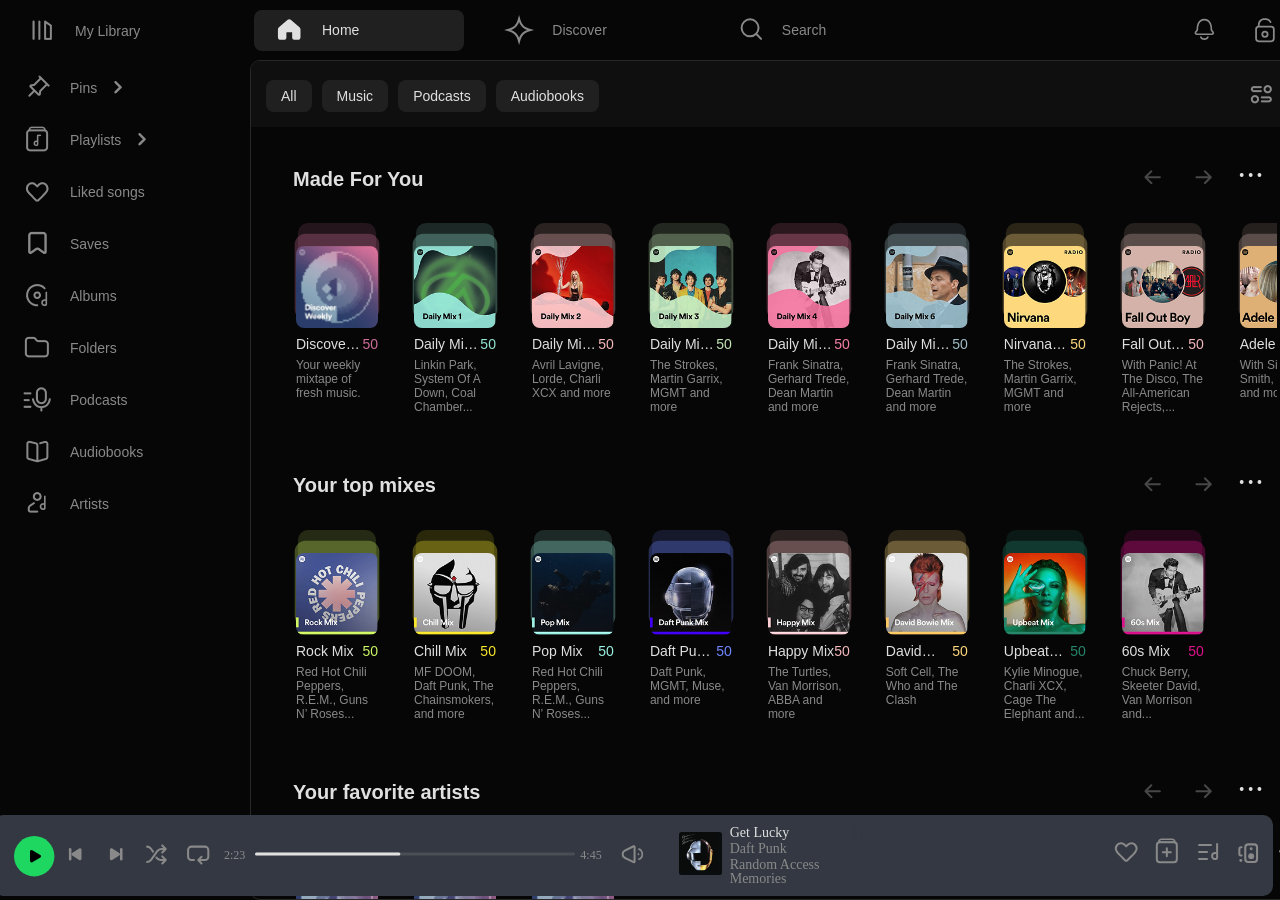
==== commit f2d3b75d: "RESTORE: Reverting entire project state to commit c2f3655" ====
--- a/index.html
+++ b/index.html
@@ -3,7 +3,7 @@
 <head>
     <meta charset="UTF-8">
     <meta name="viewport" content="width=device-width, initial-scale=1.0">
-    <title>Home</title>
+    <title>Document</title>
     <link href="https://api.fontshare.com/v2/css?f[]=satoshi@300,400,500,700&display=swap" rel="stylesheet">
     <link rel="stylesheet" href="css/styles.css">
 </head>
@@ -26,15 +26,11 @@
                 <span class="label">Discover</span>
             </a>
         
-            <form class="search-container" role="search" action="search.html" method="GET">
-                
+            <form class="search-container" role="search">
                 <label for="nav-search" class="search-icon">
-                    <a href="search.html" class="search-link">
-                <img src="./assets/icons/nav-library/search.svg" alt="Search">
-                </a>
+                    <img src="./assets/icons/nav-library/search.svg" alt="Search">
                 </label>
                 <input type="text" id="nav-search" placeholder="Search" class="search-input">
-                
             </form>
 
     </nav>
@@ -68,25 +64,25 @@
             
             
 
-            <a class="mobile-icon active" role="button" aria-label="home">
+            <button class="mobile-icon active" role="button" aria-label="home">
                 <img src="./assets/icons/nav-library/home-active.svg" alt="Profile avatar">
-            </a>
+            </button>
             
-             <a class="mobile-icon" role="button" aria-label="Profile">
+             <button class="mobile-icon" role="button" aria-label="Profile">
                 <img src="./assets/icons/nav-library/discover.svg" alt="Profile avatar">
-            </a>
-
-             <a class="mobile-icon" role="button" aria-label="Profile">
+            </button>
+
+             <button class="mobile-icon" role="button" aria-label="Profile">
                 <img src="./assets/icons/nav-library/search.svg" alt="Profile avatar">
-            </a>
-
-             <a href="mobile-library.html" class="mobile-icon" role="button" aria-label="Profile">
+            </button>
+
+             <button class="mobile-icon" role="button" aria-label="Profile">
                 <img src="./assets/icons/sidebar-library/library.png" alt="Profile avatar">
-            </a>
+            </button>
             
-             <a class="mobile-icon" role="button" aria-label="Profile">
+             <button class="mobile-icon" role="button" aria-label="Profile">
                 <img src="./assets/icons/nav-library/me-prof.png" alt="Profile avatar">
-            </a>
+            </button>
          </section>
 
     </header>
@@ -442,7 +438,6 @@
                 <span class="mobile-dots">• • •</span>
                 </div>
             </div>
-
             <div class="cards-wrapper-grid">
                 
                 <div class="card card-stacked-electricgreen">
--- a/css/styles.css
+++ b/css/styles.css
@@ -83,7 +83,6 @@
     display: flex;
     align-items: center;
     padding: 0 4px;
-    padding-right: 10px;
     z-index: 100;
   }
   .navbar .navbar-container {
@@ -433,6 +432,18 @@
   margin: 0;
 }
 
+.cards-wrapper-grid {
+  display: flex;
+  gap: 16px;
+  overflow-x: auto;
+  padding: 20px 15px 10px 15px;
+  -webkit-overflow-scrolling: touch;
+  overflow-y: visible;
+}
+.cards-wrapper-grid::-webkit-scrollbar {
+  display: none;
+}
+
 .header-with-arrows {
   display: flex;
   justify-content: space-between;
@@ -451,6 +462,843 @@
   display: block;
   line-height: 1;
   margin-bottom: 8px;
+}
+
+.card {
+  flex: 0 0 38%;
+  max-width: 38%;
+  position: relative;
+}
+.card img {
+  position: relative;
+  z-index: 3;
+  width: 100%;
+  aspect-ratio: 1/1;
+  object-fit: cover;
+  border-radius: 8px;
+  margin-bottom: 8px;
+}
+
+.card-title-cont {
+  display: flex;
+  justify-content: space-between;
+  align-items: center;
+  font-size: 12px;
+}
+.card-title-cont span:first-child {
+  display: -webkit-box;
+  -webkit-line-clamp: 1;
+  line-clamp: 1;
+  -webkit-box-orient: vertical;
+  overflow: hidden;
+  text-overflow: ellipsis;
+  flex: 1;
+}
+.card-title-cont span:last-child {
+  flex-shrink: 0;
+}
+
+.card-title {
+  font-size: 12px;
+}
+
+.card-main-txt {
+  font-size: 10px;
+  color: #898989;
+}
+
+.card-txt-wrap {
+  display: flex;
+  flex-direction: column;
+  gap: 6px;
+}
+
+.card-color-green {
+  background-color: rgba(133, 197, 133, 0.05);
+  border-left: 3px solid rgba(133, 197, 133, 0.6);
+  border-radius: 6px;
+  padding: 4px 0 7px 6px;
+}
+
+.card-color-yellow {
+  background-color: rgba(255, 220, 202, 0.05);
+  border-left: 3px solid rgba(255, 220, 202, 0.6);
+  border-radius: 6px;
+  padding: 4px 0 7px 6px;
+}
+
+.card-color-orange {
+  background-color: rgba(246, 125, 77, 0.05);
+  border-left: 3px solid rgba(246, 125, 77, 0.6);
+  border-radius: 6px;
+  padding: 4px 0 7px 6px;
+}
+
+.title-bg-green {
+  background-color: rgba(133, 197, 133, 0.05);
+  border-radius: 6px;
+  padding: 4px 6px 7px 6px;
+  border-left: none;
+}
+
+.title-bgt-yellow {
+  background-color: rgba(255, 220, 202, 0.05);
+  border-radius: 6px;
+  padding: 4px 6px 7px 6px;
+  border-left: none;
+}
+
+.title-bgt-orange {
+  background-color: rgba(246, 125, 77, 0.05);
+  border-radius: 6px;
+  padding: 4px 6px 7px 6px;
+  border-left: none;
+}
+
+.num-red span:last-child {
+  color: #CE6E9A;
+}
+
+.num-green span:last-child {
+  color: #95E6D3;
+}
+
+.num-pink span:last-child {
+  color: #F4B8BD;
+}
+
+.num-neon span:last-child {
+  color: #C3E7B7;
+}
+
+.num-hotpink span:last-child {
+  color: #F37FA6;
+}
+
+.num-blue span:last-child {
+  color: #A0BEC8;
+}
+
+.num-yellow span:last-child {
+  color: #FDD87D;
+}
+
+.num-darkyellow span:last-child {
+  color: #D4B2A9;
+}
+
+.num-cyan span:last-child {
+  color: #8DC3B5;
+}
+
+.num-purple span:last-child {
+  color: #A6BAD3;
+}
+
+.num-brightgreen span:last-child {
+  color: #CCF665;
+}
+
+.num-brightyellow span:last-child {
+  color: #F9E72C;
+}
+
+.num-babyblue span:last-child {
+  color: #9BF0E2;
+}
+
+.num-electropurple span:last-child {
+  color: #6F86FF;
+}
+
+.num-darkgreen span:last-child {
+  color: #27856B;
+}
+
+.num-fiusa span:last-child {
+  color: #DD138B;
+}
+
+/* --- Made For You Section --- */
+.card-stacked-pink {
+  position: relative;
+  z-index: 1;
+}
+.card-stacked-pink::before, .card-stacked-pink::after {
+  content: "";
+  position: absolute;
+  left: 5%;
+  width: 90%;
+  height: 50%;
+  border-radius: 12px;
+  background-color: #CE6E9A;
+  pointer-events: none;
+}
+.card-stacked-pink::before {
+  top: -20px;
+  opacity: 0.15;
+  transform: scale(0.85);
+  z-index: -2;
+}
+.card-stacked-pink::after {
+  top: -6px;
+  opacity: 0.3;
+  transform: scale(0.92);
+  z-index: -1;
+}
+.card-stacked-pink img {
+  position: relative;
+  z-index: 3;
+  border-radius: 8px;
+  display: block;
+  width: 100%;
+}
+
+.card-stacked-green {
+  position: relative;
+  z-index: 1;
+}
+.card-stacked-green::before, .card-stacked-green::after {
+  content: "";
+  position: absolute;
+  left: 5%;
+  width: 90%;
+  height: 50%;
+  border-radius: 12px;
+  background-color: #95E6D3;
+  pointer-events: none;
+}
+.card-stacked-green::before {
+  top: -20px;
+  opacity: 0.15;
+  transform: scale(0.85);
+  z-index: -2;
+}
+.card-stacked-green::after {
+  top: -6px;
+  opacity: 0.3;
+  transform: scale(0.92);
+  z-index: -1;
+}
+.card-stacked-green img {
+  position: relative;
+  z-index: 3;
+  border-radius: 8px;
+  display: block;
+  width: 100%;
+}
+
+.card-stacked-babypink {
+  position: relative;
+  z-index: 1;
+}
+.card-stacked-babypink::before, .card-stacked-babypink::after {
+  content: "";
+  position: absolute;
+  left: 5%;
+  width: 90%;
+  height: 50%;
+  border-radius: 12px;
+  background-color: #F4B8BD;
+  pointer-events: none;
+}
+.card-stacked-babypink::before {
+  top: -20px;
+  opacity: 0.15;
+  transform: scale(0.85);
+  z-index: -2;
+}
+.card-stacked-babypink::after {
+  top: -6px;
+  opacity: 0.3;
+  transform: scale(0.92);
+  z-index: -1;
+}
+.card-stacked-babypink img {
+  position: relative;
+  z-index: 3;
+  border-radius: 8px;
+  display: block;
+  width: 100%;
+}
+
+.card-stacked-saladgreen {
+  position: relative;
+  z-index: 1;
+}
+.card-stacked-saladgreen::before, .card-stacked-saladgreen::after {
+  content: "";
+  position: absolute;
+  left: 5%;
+  width: 90%;
+  height: 50%;
+  border-radius: 12px;
+  background-color: #C3E7B7;
+  pointer-events: none;
+}
+.card-stacked-saladgreen::before {
+  top: -20px;
+  opacity: 0.15;
+  transform: scale(0.85);
+  z-index: -2;
+}
+.card-stacked-saladgreen::after {
+  top: -6px;
+  opacity: 0.3;
+  transform: scale(0.92);
+  z-index: -1;
+}
+.card-stacked-saladgreen img {
+  position: relative;
+  z-index: 3;
+  border-radius: 8px;
+  display: block;
+  width: 100%;
+}
+
+.card-stacked-rouge {
+  position: relative;
+  z-index: 1;
+}
+.card-stacked-rouge::before, .card-stacked-rouge::after {
+  content: "";
+  position: absolute;
+  left: 5%;
+  width: 90%;
+  height: 50%;
+  border-radius: 12px;
+  background-color: #F37FA6;
+  pointer-events: none;
+}
+.card-stacked-rouge::before {
+  top: -20px;
+  opacity: 0.15;
+  transform: scale(0.85);
+  z-index: -2;
+}
+.card-stacked-rouge::after {
+  top: -6px;
+  opacity: 0.3;
+  transform: scale(0.92);
+  z-index: -1;
+}
+.card-stacked-rouge img {
+  position: relative;
+  z-index: 3;
+  border-radius: 8px;
+  display: block;
+  width: 100%;
+}
+
+.card-stacked-blue {
+  position: relative;
+  z-index: 1;
+}
+.card-stacked-blue::before, .card-stacked-blue::after {
+  content: "";
+  position: absolute;
+  left: 5%;
+  width: 90%;
+  height: 50%;
+  border-radius: 12px;
+  background-color: #A0BEC8;
+  pointer-events: none;
+}
+.card-stacked-blue::before {
+  top: -20px;
+  opacity: 0.15;
+  transform: scale(0.85);
+  z-index: -2;
+}
+.card-stacked-blue::after {
+  top: -6px;
+  opacity: 0.3;
+  transform: scale(0.92);
+  z-index: -1;
+}
+.card-stacked-blue img {
+  position: relative;
+  z-index: 3;
+  border-radius: 8px;
+  display: block;
+  width: 100%;
+}
+
+.card-stacked-yellow {
+  position: relative;
+  z-index: 1;
+}
+.card-stacked-yellow::before, .card-stacked-yellow::after {
+  content: "";
+  position: absolute;
+  left: 5%;
+  width: 90%;
+  height: 50%;
+  border-radius: 12px;
+  background-color: #FDD87D;
+  pointer-events: none;
+}
+.card-stacked-yellow::before {
+  top: -20px;
+  opacity: 0.15;
+  transform: scale(0.85);
+  z-index: -2;
+}
+.card-stacked-yellow::after {
+  top: -6px;
+  opacity: 0.3;
+  transform: scale(0.92);
+  z-index: -1;
+}
+.card-stacked-yellow img {
+  position: relative;
+  z-index: 3;
+  border-radius: 8px;
+  display: block;
+  width: 100%;
+}
+
+.card-stacked-olive {
+  position: relative;
+  z-index: 1;
+}
+.card-stacked-olive::before, .card-stacked-olive::after {
+  content: "";
+  position: absolute;
+  left: 5%;
+  width: 90%;
+  height: 50%;
+  border-radius: 12px;
+  background-color: #D4B2A9;
+  pointer-events: none;
+}
+.card-stacked-olive::before {
+  top: -20px;
+  opacity: 0.15;
+  transform: scale(0.85);
+  z-index: -2;
+}
+.card-stacked-olive::after {
+  top: -6px;
+  opacity: 0.3;
+  transform: scale(0.92);
+  z-index: -1;
+}
+.card-stacked-olive img {
+  position: relative;
+  z-index: 3;
+  border-radius: 8px;
+  display: block;
+  width: 100%;
+}
+
+.card-stacked-darkyellow {
+  position: relative;
+  z-index: 1;
+}
+.card-stacked-darkyellow::before, .card-stacked-darkyellow::after {
+  content: "";
+  position: absolute;
+  left: 5%;
+  width: 90%;
+  height: 50%;
+  border-radius: 12px;
+  background-color: #D4B2A9;
+  pointer-events: none;
+}
+.card-stacked-darkyellow::before {
+  top: -20px;
+  opacity: 0.15;
+  transform: scale(0.85);
+  z-index: -2;
+}
+.card-stacked-darkyellow::after {
+  top: -6px;
+  opacity: 0.3;
+  transform: scale(0.92);
+  z-index: -1;
+}
+.card-stacked-darkyellow img {
+  position: relative;
+  z-index: 3;
+  border-radius: 8px;
+  display: block;
+  width: 100%;
+}
+
+.card-stacked-darkgreen {
+  position: relative;
+  z-index: 1;
+}
+.card-stacked-darkgreen::before, .card-stacked-darkgreen::after {
+  content: "";
+  position: absolute;
+  left: 5%;
+  width: 90%;
+  height: 50%;
+  border-radius: 12px;
+  background-color: #8DC3B5;
+  pointer-events: none;
+}
+.card-stacked-darkgreen::before {
+  top: -20px;
+  opacity: 0.15;
+  transform: scale(0.85);
+  z-index: -2;
+}
+.card-stacked-darkgreen::after {
+  top: -6px;
+  opacity: 0.3;
+  transform: scale(0.92);
+  z-index: -1;
+}
+.card-stacked-darkgreen img {
+  position: relative;
+  z-index: 3;
+  border-radius: 8px;
+  display: block;
+  width: 100%;
+}
+
+.card-stacked-purple {
+  position: relative;
+  z-index: 1;
+}
+.card-stacked-purple::before, .card-stacked-purple::after {
+  content: "";
+  position: absolute;
+  left: 5%;
+  width: 90%;
+  height: 50%;
+  border-radius: 12px;
+  background-color: #A6BAD3;
+  pointer-events: none;
+}
+.card-stacked-purple::before {
+  top: -20px;
+  opacity: 0.15;
+  transform: scale(0.85);
+  z-index: -2;
+}
+.card-stacked-purple::after {
+  top: -6px;
+  opacity: 0.3;
+  transform: scale(0.92);
+  z-index: -1;
+}
+.card-stacked-purple img {
+  position: relative;
+  z-index: 3;
+  border-radius: 8px;
+  display: block;
+  width: 100%;
+}
+
+.card-stacked-neongreen {
+  position: relative;
+  z-index: 1;
+}
+.card-stacked-neongreen::before, .card-stacked-neongreen::after {
+  content: "";
+  position: absolute;
+  left: 5%;
+  width: 90%;
+  height: 50%;
+  border-radius: 12px;
+  background-color: #C3E7B7;
+  pointer-events: none;
+}
+.card-stacked-neongreen::before {
+  top: -20px;
+  opacity: 0.15;
+  transform: scale(0.85);
+  z-index: -2;
+}
+.card-stacked-neongreen::after {
+  top: -6px;
+  opacity: 0.3;
+  transform: scale(0.92);
+  z-index: -1;
+}
+.card-stacked-neongreen img {
+  position: relative;
+  z-index: 3;
+  border-radius: 8px;
+  display: block;
+  width: 100%;
+}
+
+/* --- Your Top Mixes Section --- */
+.card-stacked-electricgreen {
+  position: relative;
+  z-index: 1;
+}
+.card-stacked-electricgreen::before, .card-stacked-electricgreen::after {
+  content: "";
+  position: absolute;
+  left: 5%;
+  width: 90%;
+  height: 50%;
+  border-radius: 12px;
+  background-color: #CCF665;
+  pointer-events: none;
+}
+.card-stacked-electricgreen::before {
+  top: -20px;
+  opacity: 0.15;
+  transform: scale(0.85);
+  z-index: -2;
+}
+.card-stacked-electricgreen::after {
+  top: -6px;
+  opacity: 0.3;
+  transform: scale(0.92);
+  z-index: -1;
+}
+.card-stacked-electricgreen img {
+  position: relative;
+  z-index: 3;
+  border-radius: 8px;
+  display: block;
+  width: 100%;
+}
+
+.card-stacked-electricyellow {
+  position: relative;
+  z-index: 1;
+}
+.card-stacked-electricyellow::before, .card-stacked-electricyellow::after {
+  content: "";
+  position: absolute;
+  left: 5%;
+  width: 90%;
+  height: 50%;
+  border-radius: 12px;
+  background-color: #F9E72C;
+  pointer-events: none;
+}
+.card-stacked-electricyellow::before {
+  top: -20px;
+  opacity: 0.15;
+  transform: scale(0.85);
+  z-index: -2;
+}
+.card-stacked-electricyellow::after {
+  top: -6px;
+  opacity: 0.3;
+  transform: scale(0.92);
+  z-index: -1;
+}
+.card-stacked-electricyellow img {
+  position: relative;
+  z-index: 3;
+  border-radius: 8px;
+  display: block;
+  width: 100%;
+}
+
+.card-stacked-cyan {
+  position: relative;
+  z-index: 1;
+}
+.card-stacked-cyan::before, .card-stacked-cyan::after {
+  content: "";
+  position: absolute;
+  left: 5%;
+  width: 90%;
+  height: 50%;
+  border-radius: 12px;
+  background-color: #9BF0E2;
+  pointer-events: none;
+}
+.card-stacked-cyan::before {
+  top: -20px;
+  opacity: 0.15;
+  transform: scale(0.85);
+  z-index: -2;
+}
+.card-stacked-cyan::after {
+  top: -6px;
+  opacity: 0.3;
+  transform: scale(0.92);
+  z-index: -1;
+}
+.card-stacked-cyan img {
+  position: relative;
+  z-index: 3;
+  border-radius: 8px;
+  display: block;
+  width: 100%;
+}
+
+.card-stacked-deeppurple {
+  position: relative;
+  z-index: 1;
+}
+.card-stacked-deeppurple::before, .card-stacked-deeppurple::after {
+  content: "";
+  position: absolute;
+  left: 5%;
+  width: 90%;
+  height: 50%;
+  border-radius: 12px;
+  background-color: #6F86FF;
+  pointer-events: none;
+}
+.card-stacked-deeppurple::before {
+  top: -20px;
+  opacity: 0.15;
+  transform: scale(0.85);
+  z-index: -2;
+}
+.card-stacked-deeppurple::after {
+  top: -6px;
+  opacity: 0.3;
+  transform: scale(0.92);
+  z-index: -1;
+}
+.card-stacked-deeppurple img {
+  position: relative;
+  z-index: 3;
+  border-radius: 8px;
+  display: block;
+  width: 100%;
+}
+
+.card-stacked-whitepink {
+  position: relative;
+  z-index: 1;
+}
+.card-stacked-whitepink::before, .card-stacked-whitepink::after {
+  content: "";
+  position: absolute;
+  left: 5%;
+  width: 90%;
+  height: 50%;
+  border-radius: 12px;
+  background-color: #F4B8BD;
+  pointer-events: none;
+}
+.card-stacked-whitepink::before {
+  top: -20px;
+  opacity: 0.15;
+  transform: scale(0.85);
+  z-index: -2;
+}
+.card-stacked-whitepink::after {
+  top: -6px;
+  opacity: 0.3;
+  transform: scale(0.92);
+  z-index: -1;
+}
+.card-stacked-whitepink img {
+  position: relative;
+  z-index: 3;
+  border-radius: 8px;
+  display: block;
+  width: 100%;
+}
+
+.card-stacked-babyyellow {
+  position: relative;
+  z-index: 1;
+}
+.card-stacked-babyyellow::before, .card-stacked-babyyellow::after {
+  content: "";
+  position: absolute;
+  left: 5%;
+  width: 90%;
+  height: 50%;
+  border-radius: 12px;
+  background-color: #FDD87D;
+  pointer-events: none;
+}
+.card-stacked-babyyellow::before {
+  top: -20px;
+  opacity: 0.15;
+  transform: scale(0.85);
+  z-index: -2;
+}
+.card-stacked-babyyellow::after {
+  top: -6px;
+  opacity: 0.3;
+  transform: scale(0.92);
+  z-index: -1;
+}
+.card-stacked-babyyellow img {
+  position: relative;
+  z-index: 3;
+  border-radius: 8px;
+  display: block;
+  width: 100%;
+}
+
+.card-stacked-deepgreen {
+  position: relative;
+  z-index: 1;
+}
+.card-stacked-deepgreen::before, .card-stacked-deepgreen::after {
+  content: "";
+  position: absolute;
+  left: 5%;
+  width: 90%;
+  height: 50%;
+  border-radius: 12px;
+  background-color: #27856B;
+  pointer-events: none;
+}
+.card-stacked-deepgreen::before {
+  top: -20px;
+  opacity: 0.15;
+  transform: scale(0.85);
+  z-index: -2;
+}
+.card-stacked-deepgreen::after {
+  top: -6px;
+  opacity: 0.3;
+  transform: scale(0.92);
+  z-index: -1;
+}
+.card-stacked-deepgreen img {
+  position: relative;
+  z-index: 3;
+  border-radius: 8px;
+  display: block;
+  width: 100%;
+}
+
+.card-stacked-hotpink {
+  position: relative;
+  z-index: 1;
+}
+.card-stacked-hotpink::before, .card-stacked-hotpink::after {
+  content: "";
+  position: absolute;
+  left: 5%;
+  width: 90%;
+  height: 50%;
+  border-radius: 12px;
+  background-color: #DD138B;
+  pointer-events: none;
+}
+.card-stacked-hotpink::before {
+  top: -20px;
+  opacity: 0.15;
+  transform: scale(0.85);
+  z-index: -2;
+}
+.card-stacked-hotpink::after {
+  top: -6px;
+  opacity: 0.3;
+  transform: scale(0.92);
+  z-index: -1;
+}
+.card-stacked-hotpink img {
+  position: relative;
+  z-index: 3;
+  border-radius: 8px;
+  display: block;
+  width: 100%;
 }
 
 @media (min-width: 768px) {
@@ -483,6 +1331,17 @@
   .filter-wrapper .filter-btn {
     font-size: 14px;
   }
+  .card {
+    flex: 0 0 calc(12.5% - 20px);
+    max-width: calc(12.5% - 20px);
+    transition: transform 0.2s ease, background-color 0.2s ease;
+    padding: 10px;
+    border-radius: 8px;
+  }
+  .card:hover {
+    background-color: #282828;
+    transform: translateY(-5px);
+  }
   .header-with-arrows .controls-container {
     display: flex;
     align-items: center;
@@ -502,6 +1361,15 @@
   }
   .scroll-btn:active img {
     filter: brightness(0) invert(1) !important;
+  }
+  .card-title-cont {
+    font-size: 14px;
+  }
+  .card-main-txt {
+    font-size: 12px;
+  }
+  .popular-almubs {
+    display: none;
   }
   .albums-for-you {
     display: flex;
@@ -983,469 +1851,13 @@
     margin: 16px 15.59px;
   }
 }
-.cards-wrapper {
-  display: flex;
-  gap: 16px;
-  overflow-x: auto;
-  padding-left: 16px;
-  padding-top: 15px;
-  padding-bottom: 20px;
-  -webkit-overflow-scrolling: touch;
-  overflow-y: visible;
-}
-.cards-wrapper::-webkit-scrollbar {
-  display: none;
-}
-
-.card-title-wrap {
-  display: flex;
-  justify-content: space-between;
-  align-items: center;
-  font-size: 12px;
-}
-.card-title-wrap span:first-child {
-  display: -webkit-box;
-  -webkit-line-clamp: 1;
-  line-clamp: 1;
-  -webkit-box-orient: vertical;
-  overflow: hidden;
-  text-overflow: ellipsis;
-  flex: 1;
-}
-.card-title-wrap span:last-child {
-  flex-shrink: 0;
-}
-
-.card-title-wrap span {
-  font-size: 12px;
-  font-weight: 400;
-}
-
-.cards-wrapper-grid {
-  display: flex;
-  gap: 16px;
-  overflow-x: auto;
-  padding: 20px 15px 10px 15px;
-  -webkit-overflow-scrolling: touch;
-  overflow-y: visible;
-}
-
-.cards-wrapper-grid::-webkit-scrollbar {
-  display: none;
-}
-
-.card {
-  flex: 0 0 38%;
-  max-width: 38%;
-  position: relative;
-}
-
-.card img {
-  width: 100%;
-  aspect-ratio: 1/1;
-  object-fit: cover;
-  border-radius: 8px;
-  margin-bottom: 8px;
-  position: relative;
-  z-index: 3;
-}
-
-.card-txt-wrap {
-  display: flex;
-  flex-direction: column;
-  gap: 6px;
-}
-
-.cards-wrapper-grid .card-title {
-  font-size: 12px;
-}
-
-.card-title-cont {
-  display: flex;
-  justify-content: space-between;
-  align-items: center;
-  font-size: 12px;
-}
-
-.card-title-cont span:first-child {
-  display: -webkit-box;
-  -webkit-line-clamp: 1;
-  line-clamp: 1;
-  -webkit-box-orient: vertical;
-  overflow: hidden;
-  text-overflow: ellipsis;
-  flex: 1;
-}
-
-.card-title-cont span:last-child {
-  flex-shrink: 0;
-}
-
-.card-main-txt {
-  font-size: 10px;
-  color: #898989;
-}
-
-.card-title-cont span {
-  font-size: 12px;
-  font-weight: 400;
-}
-
-.cards-cont {
-  display: flex;
-  gap: 16px;
-  overflow-x: auto;
-  padding-bottom: 20px;
-  padding-top: 15px;
-  -webkit-overflow-scrolling: touch;
-  overflow-y: visible;
-}
-
-.cards-cont::-webkit-scrollbar {
-  display: none;
-}
-
-.wrap-colored {
-  background-color: rgba(137, 137, 137, 0.0901960784);
-  border-radius: 8px;
-  padding: 8px;
-}
-
-.pin-container {
-  position: absolute;
-  top: -5px;
-  right: -4px;
-  z-index: 10;
-  width: 32px;
-  height: 32px;
-  background: #060606;
-  border-radius: 50%;
-  display: flex;
-  align-items: center;
-  justify-content: center;
-  pointer-events: none;
-}
-
-.pin-container img {
-  width: 16px !important;
-  height: 16px !important;
-  margin: 0 !important;
-}
-
-.card-color-green {
-  background-color: rgba(133, 197, 133, 0.05);
-  border-left: 3px solid rgba(133, 197, 133, 0.6);
-  border-radius: 6px;
-  padding: 4px 0 7px 6px;
-}
-
-.card-color-yellow {
-  background-color: rgba(255, 220, 202, 0.05);
-  border-left: 3px solid rgba(255, 220, 202, 0.6);
-  border-radius: 6px;
-  padding: 4px 0 7px 6px;
-}
-
-.card-color-orange {
-  background-color: rgba(246, 125, 77, 0.05);
-  border-left: 3px solid rgba(246, 125, 77, 0.6);
-  border-radius: 6px;
-  padding: 4px 0 7px 6px;
-}
-
-.title-bg-green {
-  background-color: rgba(133, 197, 133, 0.05);
-  border-radius: 6px;
-  padding: 4px 6px 7px 6px;
-  border-left: none;
-}
-
-.title-bgt-yellow {
-  background-color: rgba(255, 220, 202, 0.05);
-  border-radius: 6px;
-  padding: 4px 6px 7px 6px;
-  border-left: none;
-}
-
-.title-bgt-orange {
-  background-color: rgba(246, 125, 77, 0.05);
-  border-radius: 6px;
-  padding: 4px 6px 7px 6px;
-  border-left: none;
-}
-
-.num-red span:last-child {
-  color: #CE6E9A;
-}
-
-.num-green span:last-child {
-  color: #95E6D3;
-}
-
-.num-pink span:last-child {
-  color: #F4B8BD;
-}
-
-.num-neon span:last-child {
-  color: #C3E7B7;
-}
-
-.num-hotpink span:last-child {
-  color: #F37FA6;
-}
-
-.num-blue span:last-child {
-  color: #A0BEC8;
-}
-
-.num-yellow span:last-child {
-  color: #FDD87D;
-}
-
-.num-darkyellow span:last-child {
-  color: #D4B2A9;
-}
-
-.num-cyan span:last-child {
-  color: #8DC3B5;
-}
-
-.num-purple span:last-child {
-  color: #A6BAD3;
-}
-
-.num-brightgreen span:last-child {
-  color: #CCF665;
-}
-
-.num-brightyellow span:last-child {
-  color: #F9E72C;
-}
-
-.num-babyblue span:last-child {
-  color: #9BF0E2;
-}
-
-.num-electropurple span:last-child {
-  color: #6F86FF;
-}
-
-.num-darkgreen span:last-child {
-  color: #27856B;
-}
-
-.num-fiusa span:last-child {
-  color: #DD138B;
-}
-
-/* --- Made For You Section --- */
-.card-stacked-pink {
-  position: relative;
-  z-index: 1;
-}
-.card-stacked-pink::before, .card-stacked-pink::after {
-  content: "";
-  position: absolute;
-  left: 5%;
-  width: 90%;
-  height: 50%;
-  border-radius: 12px;
-  background-color: #CE6E9A;
-  pointer-events: none;
-}
-.card-stacked-pink::before {
-  top: -20px;
-  opacity: 0.15;
-  transform: scale(0.85);
-  z-index: -2;
-}
-.card-stacked-pink::after {
-  top: -6px;
-  opacity: 0.3;
-  transform: scale(0.92);
-  z-index: -1;
-}
-.card-stacked-pink img {
-  position: relative;
-  z-index: 3;
-  border-radius: 8px;
-  display: block;
-  width: 100%;
-}
-
-.card-stacked-green {
-  position: relative;
-  z-index: 1;
-}
-.card-stacked-green::before, .card-stacked-green::after {
-  content: "";
-  position: absolute;
-  left: 5%;
-  width: 90%;
-  height: 50%;
-  border-radius: 12px;
-  background-color: #95E6D3;
-  pointer-events: none;
-}
-.card-stacked-green::before {
-  top: -20px;
-  opacity: 0.15;
-  transform: scale(0.85);
-  z-index: -2;
-}
-.card-stacked-green::after {
-  top: -6px;
-  opacity: 0.3;
-  transform: scale(0.92);
-  z-index: -1;
-}
-.card-stacked-green img {
-  position: relative;
-  z-index: 3;
-  border-radius: 8px;
-  display: block;
-  width: 100%;
-}
-
-.card-stacked-babypink {
-  position: relative;
-  z-index: 1;
-}
-.card-stacked-babypink::before, .card-stacked-babypink::after {
-  content: "";
-  position: absolute;
-  left: 5%;
-  width: 90%;
-  height: 50%;
-  border-radius: 12px;
-  background-color: #F4B8BD;
-  pointer-events: none;
-}
-.card-stacked-babypink::before {
-  top: -20px;
-  opacity: 0.15;
-  transform: scale(0.85);
-  z-index: -2;
-}
-.card-stacked-babypink::after {
-  top: -6px;
-  opacity: 0.3;
-  transform: scale(0.92);
-  z-index: -1;
-}
-.card-stacked-babypink img {
-  position: relative;
-  z-index: 3;
-  border-radius: 8px;
-  display: block;
-  width: 100%;
-}
-
-.card-stacked-saladgreen {
-  position: relative;
-  z-index: 1;
-}
-.card-stacked-saladgreen::before, .card-stacked-saladgreen::after {
-  content: "";
-  position: absolute;
-  left: 5%;
-  width: 90%;
-  height: 50%;
-  border-radius: 12px;
-  background-color: #C3E7B7;
-  pointer-events: none;
-}
-.card-stacked-saladgreen::before {
-  top: -20px;
-  opacity: 0.15;
-  transform: scale(0.85);
-  z-index: -2;
-}
-.card-stacked-saladgreen::after {
-  top: -6px;
-  opacity: 0.3;
-  transform: scale(0.92);
-  z-index: -1;
-}
-.card-stacked-saladgreen img {
-  position: relative;
-  z-index: 3;
-  border-radius: 8px;
-  display: block;
-  width: 100%;
-}
-
-.card-stacked-rouge {
-  position: relative;
-  z-index: 1;
-}
-.card-stacked-rouge::before, .card-stacked-rouge::after {
-  content: "";
-  position: absolute;
-  left: 5%;
-  width: 90%;
-  height: 50%;
-  border-radius: 12px;
-  background-color: #F37FA6;
-  pointer-events: none;
-}
-.card-stacked-rouge::before {
-  top: -20px;
-  opacity: 0.15;
-  transform: scale(0.85);
-  z-index: -2;
-}
-.card-stacked-rouge::after {
-  top: -6px;
-  opacity: 0.3;
-  transform: scale(0.92);
-  z-index: -1;
-}
-.card-stacked-rouge img {
-  position: relative;
-  z-index: 3;
-  border-radius: 8px;
-  display: block;
-  width: 100%;
-}
-
-.card-stacked-blue {
-  position: relative;
-  z-index: 1;
-}
-.card-stacked-blue::before, .card-stacked-blue::after {
-  content: "";
-  position: absolute;
-  left: 5%;
-  width: 90%;
-  height: 50%;
-  border-radius: 12px;
-  background-color: #A0BEC8;
-  pointer-events: none;
-}
-.card-stacked-blue::before {
-  top: -20px;
-  opacity: 0.15;
-  transform: scale(0.85);
-  z-index: -2;
-}
-.card-stacked-blue::after {
-  top: -6px;
-  opacity: 0.3;
-  transform: scale(0.92);
-  z-index: -1;
-}
-.card-stacked-blue img {
-  position: relative;
-  z-index: 3;
-  border-radius: 8px;
-  display: block;
-  width: 100%;
-}
-
-.card-stacked-yellow {
-  position: relative;
-  z-index: 1;
+@keyframes marquee-scroll {
+  0% {
+    transform: translateX(0);
+  }
+  85%, 100% {
+    transform: translateX(-50%);
+  }
 }
 .song-page-body .navbar, .song-page-body .sidebar, .song-page-body .player {
   display: none;
@@ -1462,521 +1874,384 @@
   font-family: "satoshi";
   border-radius: 10px;
 }
-.card-stacked-yellow::before, .card-stacked-yellow::after {
+.song-page .lyrics-input, .song-page .queue-input {
+  display: none;
+}
+.song-page .song-header {
+  padding: 57px 18px 53px 18px;
+}
+.song-page .mobile-header {
+  display: flex;
+  flex-direction: row;
+}
+.song-page .mobile-header .mobile-album-icon {
+  width: 24px;
+  height: 24px;
+  margin-top: 8px;
+  margin-left: 50px;
+}
+.song-page .mobile-header .mobile-album-name {
+  margin-top: 10px;
+  color: #E0E0E0;
+  font-size: 12px;
+}
+.song-page .cover-bg {
+  width: 100%;
+  margin-bottom: 27px;
+}
+.song-page .song-right {
+  display: flex;
+  flex-direction: row;
+  justify-content: space-around;
+}
+.song-page .song-right .mobile-song-info {
+  display: flex;
+  flex-direction: column;
+  position: relative;
+  overflow: hidden;
+  width: 260px;
+}
+.song-page .song-right .mobile-song-info::after {
   content: "";
   position: absolute;
-  left: 5%;
-  width: 90%;
-  height: 50%;
-  border-radius: 12px;
-  background-color: #FDD87D;
+  width: 50px;
+  height: 30px;
+  top: 0;
+  bottom: 0;
   pointer-events: none;
-}
-.card-stacked-yellow::before {
-  top: -20px;
-  opacity: 0.15;
-  transform: scale(0.85);
-  z-index: -2;
-}
-.card-stacked-yellow::after {
-  top: -6px;
-  opacity: 0.3;
-  transform: scale(0.92);
-  z-index: -1;
-}
-.card-stacked-yellow img {
-  position: relative;
-  z-index: 3;
-  border-radius: 8px;
+  right: -2px;
+  background: linear-gradient(to left, #333842, transparent);
+}
+.song-page .song-right .mobile-song-info h2 {
+  width: max-content;
+  color: #E0E0E0;
+  font-size: 20px;
+  animation: marquee-scroll 10s ease-in-out infinite;
+}
+.song-page .song-right .mobile-song-info p {
+  color: #898989;
+  font-size: 18px;
+  margin-top: 4px;
+}
+.song-page .song-right .song-title {
+  display: none;
+}
+.song-page .song-information .artist,
+.song-page .song-information .artist-icon,
+.song-page .song-information .dot,
+.song-page .song-information .album-name,
+.song-page .song-information .year,
+.song-page .song-information .album-icon,
+.song-page .song-information .duration,
+.song-page .song-information .copies {
+  display: none;
+}
+.song-page .song-nav {
+  display: flex;
+  flex-direction: row;
+  margin-left: 20px;
+  margin-top: -5px;
+}
+.song-page .playback-button, .song-page .list-add-desktop, .song-page .download-desktop, .song-page .share, .song-page .more-btn {
+  display: none;
+}
+.song-page .genre, .song-page .singers {
+  display: none;
+}
+.song-page .mobile-lyrics-view {
+  display: none;
+}
+.song-page .mobile-lyrics-topbar {
+  display: flex;
+  flex-direction: row;
+  flex-shrink: 0;
+  padding: 57px 18px 0 18px;
+}
+.song-page .mobile-lyrics-topbar .line-bar {
+  width: 24px;
+  height: 24px;
+  margin-top: 8px;
+  margin-left: 50px;
+}
+.song-page .mobile-lyrics-topbar span {
+  margin-top: 10px;
+  color: #E0E0E0;
+  font-size: 12px;
+}
+.song-page .mobile-lyrics {
+  display: flex;
+  flex-direction: column;
+  min-height: 0;
+  max-height: 473px;
+  flex: 1;
+  overflow-y: auto;
+  margin: 0px 18px 23px 18px;
+  font-size: 20px;
+  font-weight: 700;
+  line-height: 180%;
+  word-spacing: 3%;
+}
+.song-page .mobile-lyrics::-webkit-scrollbar {
+  display: none;
+}
+.song-page .mobile-lyrics {
+  scrollbar-width: none;
+}
+.song-page .lyrics-white {
+  color: #E0E0E0;
+}
+.song-page .lyrics-white span {
+  background: linear-gradient(to right, #E0E0E0 55%, rgba(219, 219, 219, 0.2) 20%);
+  -webkit-background-clip: text;
+  -webkit-text-fill-color: transparent;
+  background-clip: text;
+}
+.song-page .lyrics-dark {
+  color: #898989;
+}
+.song-page .mobile-queue-view {
+  display: none;
+}
+.song-page .song-queue-header {
+  display: flex;
+  flex-direction: row;
+  flex-shrink: 0;
+  padding: 57px 18px 0 18px;
+}
+.song-page .song-queue-header .line-bar {
+  width: 24px;
+  height: 24px;
+  margin-top: 8px;
+  margin-left: 50px;
+}
+.song-page .song-queue-header span {
+  margin-top: 10px;
+  color: #E0E0E0;
+  font-size: 12px;
+}
+.song-page .mobile-queue {
+  display: flex;
+  flex-direction: column;
+  min-height: 0;
+  max-height: 473px;
+  flex: 1;
+  overflow-y: auto;
+  margin: 0px 18px 23px 18px;
+}
+.song-page .mobile-queue::-webkit-scrollbar {
+  display: none;
+}
+.song-page .mobile-queue {
+  scrollbar-width: none;
+}
+.song-page .next-up {
+  color: white;
+  font-size: 16px;
+  font-weight: 700;
+}
+.song-page .song-album-functions {
+  display: flex;
+  flex-direction: row;
+  align-items: center;
+  margin: 5px 0;
+}
+.song-page .song-album-functions span {
+  color: white;
+  font-size: 16px;
+  font-weight: 400;
+  margin-right: 40px;
+}
+.song-page .shuffle, .song-page .repeat {
+  color: #898989;
+  transition: color 0.02s, transform 0.1s;
+}
+.song-page .shuffle:hover, .song-page .repeat:hover {
+  color: #E0E0E0;
+  transform: scale(1.04);
+}
+.song-page .shuffle, .song-page .repeat {
+  padding-left: 10px;
+}
+.song-page .queue-song {
+  display: flex;
+  flex-direction: row;
+  scroll-snap-type: x mandatory;
+  -webkit-overflow-scrolling: touch;
+}
+.song-page .queue-song::-webkit-scrollbar {
+  display: none;
+}
+.song-page .queue-song {
+  scrollbar-width: none;
+}
+.song-page .queue-song .song-content {
+  display: flex;
+  flex-direction: row;
+  align-items: center;
+  min-width: 100%;
+  padding: 6px 0;
+  scroll-snap-align: start;
+}
+.song-page .queue-song .song-content .cover {
+  width: 53px;
+  height: 53px;
+  margin-right: 12px;
+  border-radius: 10px;
+  flex-shrink: 0;
+}
+.song-page .queue-song .song-content .queue-song-name {
+  display: flex;
+  flex-direction: column;
+  flex: 1;
+}
+.song-page .queue-song .song-content .queue-song-name span {
+  color: #E0E0E0;
+  font-size: 16px;
+  font-weight: 400;
+}
+.song-page .queue-song .song-content .queue-song-name p {
+  color: #898989;
+  font-size: 12px;
+  font-weight: 400;
+  margin-top: 5px;
+}
+.song-page .queue-song .song-content .move {
+  width: 41px;
+  height: 41px;
+  flex-shrink: 0;
+}
+.song-page .song-close {
+  width: 130px;
+  margin-left: 5px;
+  background-color: #B63F3F;
+  color: #E0E0E0;
+  display: flex;
+  align-items: center;
+  justify-content: center;
+  gap: 6px;
+  font-family: "satoshi";
+  font-size: 12px;
+  font-weight: 500;
+  scroll-snap-align: end;
+  flex-shrink: 0;
+  border: none;
+  cursor: pointer;
+}
+.song-page .song-duration {
+  margin: 0 18px;
+  display: flex;
+  flex-direction: column;
+}
+.song-page .progress-bar-songpage {
+  justify-content: center;
+}
+.song-page .time-info {
+  display: flex;
+  flex-direction: row;
+  justify-content: space-between;
+  margin-top: 9px;
+}
+.song-page .control-btn {
+  display: flex;
+  flex-direction: row;
+  justify-content: space-between;
+  margin: 11px 18px 37px 18px;
+}
+.song-page .mobile-panel {
+  display: flex;
+  flex-direction: row;
+  gap: 26px;
+  justify-content: space-between;
+  margin: 0 18px 57px;
+}
+.song-page .more-btn-wrapper {
+  position: fixed;
+  left: 0;
+  right: 0;
+  bottom: 0;
+  height: 609px;
+  z-index: 2;
+  background-color: rgba(32, 32, 32, 0.98);
+  border-radius: 10px;
+  padding: 9px 18px auto 42px;
+}
+.song-page .more-btn-wrapper::before {
+  content: "";
   display: block;
-  width: 100%;
-}
-
-.card-stacked-olive {
-  position: relative;
-  z-index: 1;
-}
-.card-stacked-olive::before, .card-stacked-olive::after {
+  width: 36px;
+  height: 4px;
+  background: #585858;
+  border-radius: 2px;
+  margin: 12px auto 4px;
+}
+.song-page .more-btn-wrapper .more-header {
+  display: flex;
+  flex-direction: row;
+  align-items: center;
+  justify-content: flex-start;
+  gap: 12px;
+  padding: 20px 16px 23px;
+  border-bottom: 1px solid rgba(255, 255, 255, 0.1);
+}
+.song-page .more-btn-wrapper .more-header img {
+  height: 60px;
+  width: 60px;
+}
+.song-page .more-btn-wrapper .more-header .more-song-info {
+  display: flex;
+  flex-direction: column;
+  align-self: center;
+  overflow: hidden;
+  width: 250px;
+}
+.song-page .more-btn-wrapper .more-header .more-song-info::after {
   content: "";
   position: absolute;
-  left: 5%;
-  width: 90%;
-  height: 50%;
-  border-radius: 12px;
-  background-color: #D4B2A9;
+  width: 200px;
+  height: 30px;
+  top: 40px;
+  bottom: 0;
   pointer-events: none;
-}
-.card-stacked-olive::before {
-  top: -20px;
-  opacity: 0.15;
-  transform: scale(0.85);
-  z-index: -2;
-}
-.card-stacked-olive::after {
-  top: -6px;
-  opacity: 0.3;
-  transform: scale(0.92);
-  z-index: -1;
-}
-.card-stacked-olive img {
-  position: relative;
-  z-index: 3;
-  border-radius: 8px;
-  display: block;
-  width: 100%;
-}
-
-.card-stacked-darkyellow {
-  position: relative;
-  z-index: 1;
-}
-.card-stacked-darkyellow::before, .card-stacked-darkyellow::after {
-  content: "";
-  position: absolute;
-  left: 5%;
-  width: 90%;
-  height: 50%;
-  border-radius: 12px;
-  background-color: #D4B2A9;
-  pointer-events: none;
-}
-.card-stacked-darkyellow::before {
-  top: -20px;
-  opacity: 0.15;
-  transform: scale(0.85);
-  z-index: -2;
-}
-.card-stacked-darkyellow::after {
-  top: -6px;
-  opacity: 0.3;
-  transform: scale(0.92);
-  z-index: -1;
-}
-.card-stacked-darkyellow img {
-  position: relative;
-  z-index: 3;
-  border-radius: 8px;
-  display: block;
-  width: 100%;
-}
-
-.card-stacked-darkgreen {
-  position: relative;
-  z-index: 1;
-}
-.card-stacked-darkgreen::before, .card-stacked-darkgreen::after {
-  content: "";
-  position: absolute;
-  left: 5%;
-  width: 90%;
-  height: 50%;
-  border-radius: 12px;
-  background-color: #8DC3B5;
-  pointer-events: none;
-}
-.card-stacked-darkgreen::before {
-  top: -20px;
-  opacity: 0.15;
-  transform: scale(0.85);
-  z-index: -2;
-}
-.card-stacked-darkgreen::after {
-  top: -6px;
-  opacity: 0.3;
-  transform: scale(0.92);
-  z-index: -1;
-}
-.card-stacked-darkgreen img {
-  position: relative;
-  z-index: 3;
-  border-radius: 8px;
-  display: block;
-  width: 100%;
-}
-
-.card-stacked-purple {
-  position: relative;
-  z-index: 1;
-}
-.card-stacked-purple::before, .card-stacked-purple::after {
-  content: "";
-  position: absolute;
-  left: 5%;
-  width: 90%;
-  height: 50%;
-  border-radius: 12px;
-  background-color: #A6BAD3;
-  pointer-events: none;
-}
-.card-stacked-purple::before {
-  top: -20px;
-  opacity: 0.15;
-  transform: scale(0.85);
-  z-index: -2;
-}
-.card-stacked-purple::after {
-  top: -6px;
-  opacity: 0.3;
-  transform: scale(0.92);
-  z-index: -1;
-}
-.card-stacked-purple img {
-  position: relative;
-  z-index: 3;
-  border-radius: 8px;
-  display: block;
-  width: 100%;
-}
-
-.card-stacked-neongreen {
-  position: relative;
-  z-index: 1;
-}
-.card-stacked-neongreen::before, .card-stacked-neongreen::after {
-  content: "";
-  position: absolute;
-  left: 5%;
-  width: 90%;
-  height: 50%;
-  border-radius: 12px;
-  background-color: #C3E7B7;
-  pointer-events: none;
-}
-.card-stacked-neongreen::before {
-  top: -20px;
-  opacity: 0.15;
-  transform: scale(0.85);
-  z-index: -2;
-}
-.card-stacked-neongreen::after {
-  top: -6px;
-  opacity: 0.3;
-  transform: scale(0.92);
-  z-index: -1;
-}
-.card-stacked-neongreen img {
-  position: relative;
-  z-index: 3;
-  border-radius: 8px;
-  display: block;
-  width: 100%;
-}
-
-/* --- Your Top Mixes Section --- */
-.card-stacked-electricgreen {
-  position: relative;
-  z-index: 1;
-}
-.card-stacked-electricgreen::before, .card-stacked-electricgreen::after {
-  content: "";
-  position: absolute;
-  left: 5%;
-  width: 90%;
-  height: 50%;
-  border-radius: 12px;
-  background-color: #CCF665;
-  pointer-events: none;
-}
-.card-stacked-electricgreen::before {
-  top: -20px;
-  opacity: 0.15;
-  transform: scale(0.85);
-  z-index: -2;
-}
-.card-stacked-electricgreen::after {
-  top: -6px;
-  opacity: 0.3;
-  transform: scale(0.92);
-  z-index: -1;
-}
-.card-stacked-electricgreen img {
-  position: relative;
-  z-index: 3;
-  border-radius: 8px;
-  display: block;
-  width: 100%;
-}
-
-.card-stacked-electricyellow {
-  position: relative;
-  z-index: 1;
-}
-.card-stacked-electricyellow::before, .card-stacked-electricyellow::after {
-  content: "";
-  position: absolute;
-  left: 5%;
-  width: 90%;
-  height: 50%;
-  border-radius: 12px;
-  background-color: #F9E72C;
-  pointer-events: none;
-}
-.card-stacked-electricyellow::before {
-  top: -20px;
-  opacity: 0.15;
-  transform: scale(0.85);
-  z-index: -2;
-}
-.card-stacked-electricyellow::after {
-  top: -6px;
-  opacity: 0.3;
-  transform: scale(0.92);
-  z-index: -1;
-}
-.card-stacked-electricyellow img {
-  position: relative;
-  z-index: 3;
-  border-radius: 8px;
-  display: block;
-  width: 100%;
-}
-
-.card-stacked-cyan {
-  position: relative;
-  z-index: 1;
-}
-.card-stacked-cyan::before, .card-stacked-cyan::after {
-  content: "";
-  position: absolute;
-  left: 5%;
-  width: 90%;
-  height: 50%;
-  border-radius: 12px;
-  background-color: #9BF0E2;
-  pointer-events: none;
-}
-.card-stacked-cyan::before {
-  top: -20px;
-  opacity: 0.15;
-  transform: scale(0.85);
-  z-index: -2;
-}
-.card-stacked-cyan::after {
-  top: -6px;
-  opacity: 0.3;
-  transform: scale(0.92);
-  z-index: -1;
-}
-.card-stacked-cyan img {
-  position: relative;
-  z-index: 3;
-  border-radius: 8px;
-  display: block;
-  width: 100%;
-}
-
-.card-stacked-deeppurple {
-  position: relative;
-  z-index: 1;
-}
-.card-stacked-deeppurple::before, .card-stacked-deeppurple::after {
-  content: "";
-  position: absolute;
-  left: 5%;
-  width: 90%;
-  height: 50%;
-  border-radius: 12px;
-  background-color: #6F86FF;
-  pointer-events: none;
-}
-.card-stacked-deeppurple::before {
-  top: -20px;
-  opacity: 0.15;
-  transform: scale(0.85);
-  z-index: -2;
-}
-.card-stacked-deeppurple::after {
-  top: -6px;
-  opacity: 0.3;
-  transform: scale(0.92);
-  z-index: -1;
-}
-.card-stacked-deeppurple img {
-  position: relative;
-  z-index: 3;
-  border-radius: 8px;
-  display: block;
-  width: 100%;
-}
-
-.card-stacked-whitepink {
-  position: relative;
-  z-index: 1;
-}
-.card-stacked-whitepink::before, .card-stacked-whitepink::after {
-  content: "";
-  position: absolute;
-  left: 5%;
-  width: 90%;
-  height: 50%;
-  border-radius: 12px;
-  background-color: #F4B8BD;
-  pointer-events: none;
-}
-.card-stacked-whitepink::before {
-  top: -20px;
-  opacity: 0.15;
-  transform: scale(0.85);
-  z-index: -2;
-}
-.card-stacked-whitepink::after {
-  top: -6px;
-  opacity: 0.3;
-  transform: scale(0.92);
-  z-index: -1;
-}
-.card-stacked-whitepink img {
-  position: relative;
-  z-index: 3;
-  border-radius: 8px;
-  display: block;
-  width: 100%;
-}
-
-.card-stacked-babyyellow {
-  position: relative;
-  z-index: 1;
-}
-.card-stacked-babyyellow::before, .card-stacked-babyyellow::after {
-  content: "";
-  position: absolute;
-  left: 5%;
-  width: 90%;
-  height: 50%;
-  border-radius: 12px;
-  background-color: #FDD87D;
-  pointer-events: none;
-}
-.card-stacked-babyyellow::before {
-  top: -20px;
-  opacity: 0.15;
-  transform: scale(0.85);
-  z-index: -2;
-}
-.card-stacked-babyyellow::after {
-  top: -6px;
-  opacity: 0.3;
-  transform: scale(0.92);
-  z-index: -1;
-}
-.card-stacked-babyyellow img {
-  position: relative;
-  z-index: 3;
-  border-radius: 8px;
-  display: block;
-  width: 100%;
-}
-
-.card-stacked-deepgreen {
-  position: relative;
-  z-index: 1;
-}
-.card-stacked-deepgreen::before, .card-stacked-deepgreen::after {
-  content: "";
-  position: absolute;
-  left: 5%;
-  width: 90%;
-  height: 50%;
-  border-radius: 12px;
-  background-color: #27856B;
-  pointer-events: none;
-}
-.card-stacked-deepgreen::before {
-  top: -20px;
-  opacity: 0.15;
-  transform: scale(0.85);
-  z-index: -2;
-}
-.card-stacked-deepgreen::after {
-  top: -6px;
-  opacity: 0.3;
-  transform: scale(0.92);
-  z-index: -1;
-}
-.card-stacked-deepgreen img {
-  position: relative;
-  z-index: 3;
-  border-radius: 8px;
-  display: block;
-  width: 100%;
-}
-
-.card-stacked-hotpink {
-  position: relative;
-  z-index: 1;
-}
-.card-stacked-hotpink::before, .card-stacked-hotpink::after {
-  content: "";
-  position: absolute;
-  left: 5%;
-  width: 90%;
-  height: 50%;
-  border-radius: 12px;
-  background-color: #DD138B;
-  pointer-events: none;
-}
-.card-stacked-hotpink::before {
-  top: -20px;
-  opacity: 0.15;
-  transform: scale(0.85);
-  z-index: -2;
-}
-.card-stacked-hotpink::after {
-  top: -6px;
-  opacity: 0.3;
-  transform: scale(0.92);
-  z-index: -1;
-}
-.card-stacked-hotpink img {
-  position: relative;
-  z-index: 3;
-  border-radius: 8px;
-  display: block;
-  width: 100%;
-}
-
-.card-stacked-grey {
-  position: relative;
-  z-index: 1;
-}
-.card-stacked-grey::before, .card-stacked-grey::after {
-  content: "";
-  position: absolute;
-  left: 5%;
-  width: 90%;
-  height: 50%;
-  border-radius: 12px;
-  background-color: grey;
-  pointer-events: none;
-}
-.card-stacked-grey::before {
-  top: -20px;
-  opacity: 0.15;
-  transform: scale(0.85);
-  z-index: -2;
-}
-.card-stacked-grey::after {
-  top: -6px;
-  opacity: 0.3;
-  transform: scale(0.92);
-  z-index: -1;
-}
-.card-stacked-grey img {
-  position: relative;
-  z-index: 3;
-  border-radius: 8px;
-  display: block;
-  width: 100%;
+  right: 0;
+  background: linear-gradient(to left, rgba(32, 32, 32, 0.98), transparent);
+}
+.song-page .more-btn-wrapper .more-header .more-song-info .title {
+  width: max-content;
+  color: #E0E0E0;
+  font-size: 16px;
+  animation: marquee-scroll 10s ease-in-out infinite;
+}
+.song-page .more-btn-wrapper .more-header .more-song-info p {
+  color: #898989;
+  font-size: 12px;
+  margin-top: 2px;
+}
+.song-page .song-more-window {
+  display: flex;
+  flex-direction: column;
+  gap: 8px;
+  height: 468px;
+  padding: 23px 0 20px 19px;
+}
+.song-page .more-list {
+  display: flex;
+  flex-direction: row;
+  gap: 11px;
+  align-items: center;
+}
+.song-page .more-list img {
+  width: 41px;
+  height: 41px;
+}
+.song-page .more-list p {
+  color: #E0E0E0;
+  font-size: 16px;
+}
+.song-page .song-sticky-cont, .song-page .song-lyrics-desktop {
+  display: none;
 }
 
 @media (min-width: 768px) {
-  .card {
-    flex: 0 0 calc(12.5% - 20px);
-    max-width: calc(12.5% - 20px);
-    transition: transform 0.2s ease, background-color 0.2s ease;
-    padding: 10px;
-    border-radius: 8px;
-  }
   .song-page-body {
     display: flex;
     flex-direction: column;
@@ -2161,20 +2436,55 @@
   .song-page .song-header .song-right .pharrell .singers-info span, .song-page .song-header .song-right .nile .singers-info span {
     color: #898989;
   }
-  .card:hover {
-    background-color: #282828;
-    transform: translateY(-5px);
-  }
-  .card-title-cont span {
+  .song-page .song-sticky-cont {
+    position: sticky;
+    top: 0;
+    display: block;
+    margin-left: 37px;
+    background-color: rgba(255, 255, 255, 0);
+  }
+  .song-page .song-sticky-cont .horizontal-cont {
+    display: flex;
+    flex-direction: row;
+    gap: 50px;
+    align-items: center;
+    max-width: 1490px;
+    height: 49px;
+    border-bottom: 1px solid rgba(137, 137, 137, 0.2);
     font-size: 14px;
-  }
-  .card .card-main-txt {
-    font-size: 12px;
-  }
-  .popular-almubs {
-    display: none;
-  }
-
+    font-weight: 500;
+    color: #898989;
+  }
+  .song-page .song-sticky-cont .horizontal-cont .song-sticky-cont-lyrics {
+    color: #E0E0E0;
+    text-decoration: underline;
+    text-decoration-color: rgb(30, 215, 96);
+    text-underline-offset: 16px;
+    text-decoration-thickness: 2px;
+  }
+  .song-page .song-lyrics-desktop {
+    display: flex;
+    align-items: flex-start;
+    flex-direction: row;
+    margin: 32px auto 40px 36px;
+  }
+  .song-page .song-lyrics-desktop aside {
+    position: sticky;
+    top: 60px;
+    display: flex;
+    flex-direction: column;
+    align-items: flex-start;
+    gap: 12px;
+    margin-right: 210px;
+  }
+  .song-page .song-lyrics-desktop .lyrics-desktop {
+    display: flex;
+    flex-direction: column;
+    font-size: 28px;
+    font-weight: 700;
+    line-height: 180%;
+  }
+}
 .search-page-body {
   background-color: rgb(17, 17, 17);
 }
@@ -3380,9 +3690,6 @@
 }
 
 @media (min-width: 768px) {
-  .search-page-cont {
-    padding-right: 10px;
-  }
   .search-page-body {
     background-color: #060606;
   }
@@ -3400,8 +3707,9 @@
   }
   .search-page {
     height: 100vh;
+    max-width: 100%;
     max-height: 100%;
-    margin: 0;
+    margin: 0 auto;
     flex: 1;
     overflow-y: auto;
     border: 1px solid rgb(32, 32, 32);
@@ -5260,4 +5568,3 @@
 }
 
 /*# sourceMappingURL=styles.css.map */
-}
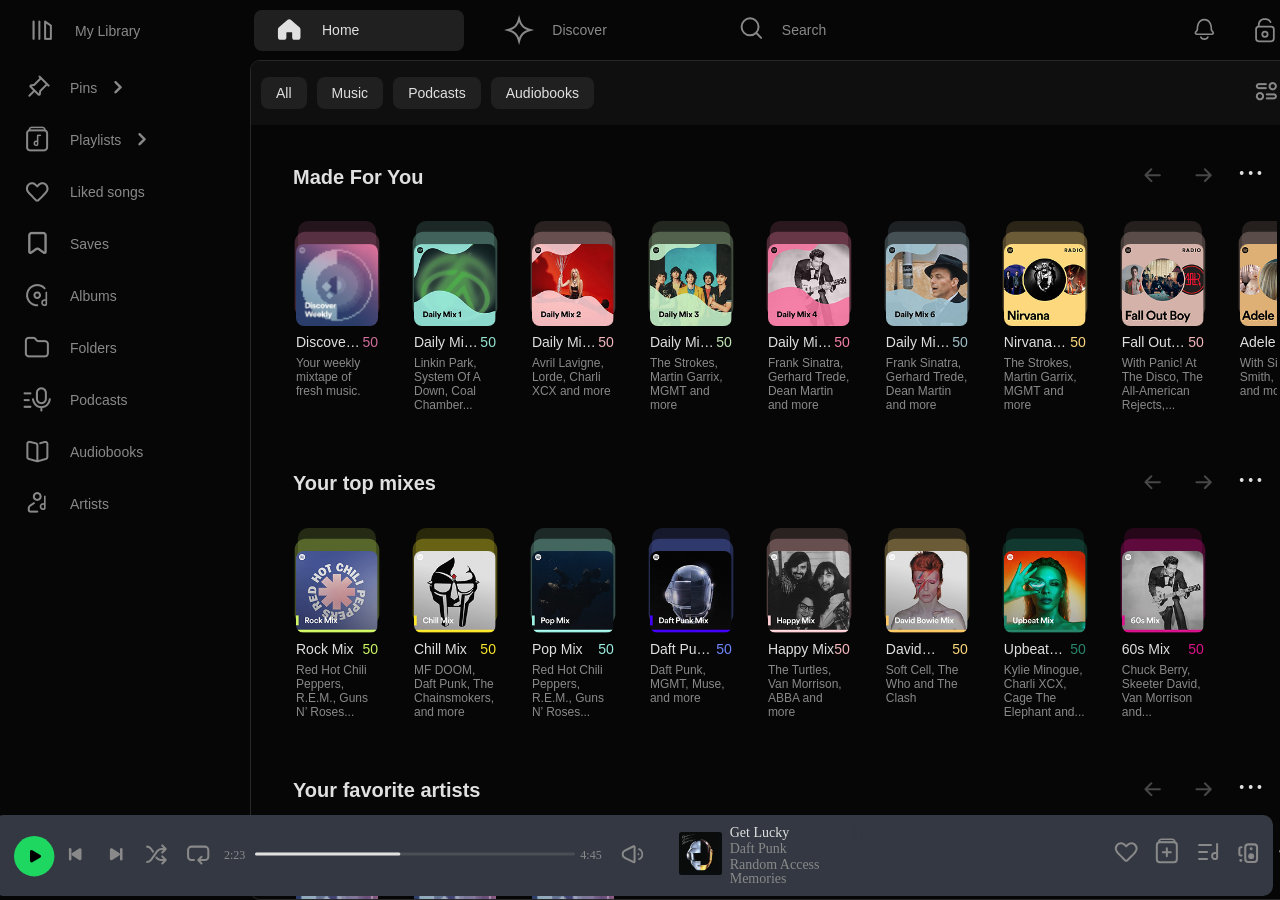
==== commit d16522d9: "final vers destop library fix search and song" ====
--- a/index.html
+++ b/index.html
@@ -3,12 +3,13 @@
 <head>
     <meta charset="UTF-8">
     <meta name="viewport" content="width=device-width, initial-scale=1.0">
-    <title>Document</title>
+    <title>Home</title>
     <link href="https://api.fontshare.com/v2/css?f[]=satoshi@300,400,500,700&display=swap" rel="stylesheet">
     <link rel="stylesheet" href="css/styles.css">
 </head>
 <body class="page-home">
     <div class="app-container">
+        
 
      <!-- Header Section  -->
     <header class="navbar">
@@ -26,11 +27,15 @@
                 <span class="label">Discover</span>
             </a>
         
-            <form class="search-container" role="search">
+            <form class="search-container" role="search" action="search.html" method="GET">
+                
                 <label for="nav-search" class="search-icon">
-                    <img src="./assets/icons/nav-library/search.svg" alt="Search">
+                    <a href="search.html" class="search-link">
+                <img src="./assets/icons/nav-library/search.svg" alt="Search">
+                </a>
                 </label>
                 <input type="text" id="nav-search" placeholder="Search" class="search-input">
+                
             </form>
 
     </nav>
@@ -64,25 +69,25 @@
             
             
 
-            <button class="mobile-icon active" role="button" aria-label="home">
+            <a class="mobile-icon active" role="button" aria-label="home">
                 <img src="./assets/icons/nav-library/home-active.svg" alt="Profile avatar">
-            </button>
+            </a>
             
-             <button class="mobile-icon" role="button" aria-label="Profile">
+             <a class="mobile-icon" role="button" aria-label="Profile">
                 <img src="./assets/icons/nav-library/discover.svg" alt="Profile avatar">
-            </button>
-
-             <button class="mobile-icon" role="button" aria-label="Profile">
+            </a>
+
+             <a class="mobile-icon" role="button" aria-label="Profile">
                 <img src="./assets/icons/nav-library/search.svg" alt="Profile avatar">
-            </button>
-
-             <button class="mobile-icon" role="button" aria-label="Profile">
+            </a>
+
+             <a href="mobile-library.html" class="mobile-icon" role="button" aria-label="Profile">
                 <img src="./assets/icons/sidebar-library/library.png" alt="Profile avatar">
-            </button>
+            </a>
             
-             <button class="mobile-icon" role="button" aria-label="Profile">
+             <a class="mobile-icon" role="button" aria-label="Profile">
                 <img src="./assets/icons/nav-library/me-prof.png" alt="Profile avatar">
-            </button>
+            </a>
          </section>
 
     </header>
@@ -95,7 +100,7 @@
     <aside class="sidebar">
 
         
-                <a href="#" class="sidebar-link library-header"> 
+                <a href="desktop-library.html" class="sidebar-link library-header"> 
                          <img src="./assets/icons/sidebar-library/library.png" alt="library icon">
                      <span class="label">My Library</span>
                 </a>
@@ -438,6 +443,7 @@
                 <span class="mobile-dots">• • •</span>
                 </div>
             </div>
+
             <div class="cards-wrapper-grid">
                 
                 <div class="card card-stacked-electricgreen">
--- a/css/styles.css
+++ b/css/styles.css
@@ -432,18 +432,6 @@
   margin: 0;
 }
 
-.cards-wrapper-grid {
-  display: flex;
-  gap: 16px;
-  overflow-x: auto;
-  padding: 20px 15px 10px 15px;
-  -webkit-overflow-scrolling: touch;
-  overflow-y: visible;
-}
-.cards-wrapper-grid::-webkit-scrollbar {
-  display: none;
-}
-
 .header-with-arrows {
   display: flex;
   justify-content: space-between;
@@ -462,843 +450,6 @@
   display: block;
   line-height: 1;
   margin-bottom: 8px;
-}
-
-.card {
-  flex: 0 0 38%;
-  max-width: 38%;
-  position: relative;
-}
-.card img {
-  position: relative;
-  z-index: 3;
-  width: 100%;
-  aspect-ratio: 1/1;
-  object-fit: cover;
-  border-radius: 8px;
-  margin-bottom: 8px;
-}
-
-.card-title-cont {
-  display: flex;
-  justify-content: space-between;
-  align-items: center;
-  font-size: 12px;
-}
-.card-title-cont span:first-child {
-  display: -webkit-box;
-  -webkit-line-clamp: 1;
-  line-clamp: 1;
-  -webkit-box-orient: vertical;
-  overflow: hidden;
-  text-overflow: ellipsis;
-  flex: 1;
-}
-.card-title-cont span:last-child {
-  flex-shrink: 0;
-}
-
-.card-title {
-  font-size: 12px;
-}
-
-.card-main-txt {
-  font-size: 10px;
-  color: #898989;
-}
-
-.card-txt-wrap {
-  display: flex;
-  flex-direction: column;
-  gap: 6px;
-}
-
-.card-color-green {
-  background-color: rgba(133, 197, 133, 0.05);
-  border-left: 3px solid rgba(133, 197, 133, 0.6);
-  border-radius: 6px;
-  padding: 4px 0 7px 6px;
-}
-
-.card-color-yellow {
-  background-color: rgba(255, 220, 202, 0.05);
-  border-left: 3px solid rgba(255, 220, 202, 0.6);
-  border-radius: 6px;
-  padding: 4px 0 7px 6px;
-}
-
-.card-color-orange {
-  background-color: rgba(246, 125, 77, 0.05);
-  border-left: 3px solid rgba(246, 125, 77, 0.6);
-  border-radius: 6px;
-  padding: 4px 0 7px 6px;
-}
-
-.title-bg-green {
-  background-color: rgba(133, 197, 133, 0.05);
-  border-radius: 6px;
-  padding: 4px 6px 7px 6px;
-  border-left: none;
-}
-
-.title-bgt-yellow {
-  background-color: rgba(255, 220, 202, 0.05);
-  border-radius: 6px;
-  padding: 4px 6px 7px 6px;
-  border-left: none;
-}
-
-.title-bgt-orange {
-  background-color: rgba(246, 125, 77, 0.05);
-  border-radius: 6px;
-  padding: 4px 6px 7px 6px;
-  border-left: none;
-}
-
-.num-red span:last-child {
-  color: #CE6E9A;
-}
-
-.num-green span:last-child {
-  color: #95E6D3;
-}
-
-.num-pink span:last-child {
-  color: #F4B8BD;
-}
-
-.num-neon span:last-child {
-  color: #C3E7B7;
-}
-
-.num-hotpink span:last-child {
-  color: #F37FA6;
-}
-
-.num-blue span:last-child {
-  color: #A0BEC8;
-}
-
-.num-yellow span:last-child {
-  color: #FDD87D;
-}
-
-.num-darkyellow span:last-child {
-  color: #D4B2A9;
-}
-
-.num-cyan span:last-child {
-  color: #8DC3B5;
-}
-
-.num-purple span:last-child {
-  color: #A6BAD3;
-}
-
-.num-brightgreen span:last-child {
-  color: #CCF665;
-}
-
-.num-brightyellow span:last-child {
-  color: #F9E72C;
-}
-
-.num-babyblue span:last-child {
-  color: #9BF0E2;
-}
-
-.num-electropurple span:last-child {
-  color: #6F86FF;
-}
-
-.num-darkgreen span:last-child {
-  color: #27856B;
-}
-
-.num-fiusa span:last-child {
-  color: #DD138B;
-}
-
-/* --- Made For You Section --- */
-.card-stacked-pink {
-  position: relative;
-  z-index: 1;
-}
-.card-stacked-pink::before, .card-stacked-pink::after {
-  content: "";
-  position: absolute;
-  left: 5%;
-  width: 90%;
-  height: 50%;
-  border-radius: 12px;
-  background-color: #CE6E9A;
-  pointer-events: none;
-}
-.card-stacked-pink::before {
-  top: -20px;
-  opacity: 0.15;
-  transform: scale(0.85);
-  z-index: -2;
-}
-.card-stacked-pink::after {
-  top: -6px;
-  opacity: 0.3;
-  transform: scale(0.92);
-  z-index: -1;
-}
-.card-stacked-pink img {
-  position: relative;
-  z-index: 3;
-  border-radius: 8px;
-  display: block;
-  width: 100%;
-}
-
-.card-stacked-green {
-  position: relative;
-  z-index: 1;
-}
-.card-stacked-green::before, .card-stacked-green::after {
-  content: "";
-  position: absolute;
-  left: 5%;
-  width: 90%;
-  height: 50%;
-  border-radius: 12px;
-  background-color: #95E6D3;
-  pointer-events: none;
-}
-.card-stacked-green::before {
-  top: -20px;
-  opacity: 0.15;
-  transform: scale(0.85);
-  z-index: -2;
-}
-.card-stacked-green::after {
-  top: -6px;
-  opacity: 0.3;
-  transform: scale(0.92);
-  z-index: -1;
-}
-.card-stacked-green img {
-  position: relative;
-  z-index: 3;
-  border-radius: 8px;
-  display: block;
-  width: 100%;
-}
-
-.card-stacked-babypink {
-  position: relative;
-  z-index: 1;
-}
-.card-stacked-babypink::before, .card-stacked-babypink::after {
-  content: "";
-  position: absolute;
-  left: 5%;
-  width: 90%;
-  height: 50%;
-  border-radius: 12px;
-  background-color: #F4B8BD;
-  pointer-events: none;
-}
-.card-stacked-babypink::before {
-  top: -20px;
-  opacity: 0.15;
-  transform: scale(0.85);
-  z-index: -2;
-}
-.card-stacked-babypink::after {
-  top: -6px;
-  opacity: 0.3;
-  transform: scale(0.92);
-  z-index: -1;
-}
-.card-stacked-babypink img {
-  position: relative;
-  z-index: 3;
-  border-radius: 8px;
-  display: block;
-  width: 100%;
-}
-
-.card-stacked-saladgreen {
-  position: relative;
-  z-index: 1;
-}
-.card-stacked-saladgreen::before, .card-stacked-saladgreen::after {
-  content: "";
-  position: absolute;
-  left: 5%;
-  width: 90%;
-  height: 50%;
-  border-radius: 12px;
-  background-color: #C3E7B7;
-  pointer-events: none;
-}
-.card-stacked-saladgreen::before {
-  top: -20px;
-  opacity: 0.15;
-  transform: scale(0.85);
-  z-index: -2;
-}
-.card-stacked-saladgreen::after {
-  top: -6px;
-  opacity: 0.3;
-  transform: scale(0.92);
-  z-index: -1;
-}
-.card-stacked-saladgreen img {
-  position: relative;
-  z-index: 3;
-  border-radius: 8px;
-  display: block;
-  width: 100%;
-}
-
-.card-stacked-rouge {
-  position: relative;
-  z-index: 1;
-}
-.card-stacked-rouge::before, .card-stacked-rouge::after {
-  content: "";
-  position: absolute;
-  left: 5%;
-  width: 90%;
-  height: 50%;
-  border-radius: 12px;
-  background-color: #F37FA6;
-  pointer-events: none;
-}
-.card-stacked-rouge::before {
-  top: -20px;
-  opacity: 0.15;
-  transform: scale(0.85);
-  z-index: -2;
-}
-.card-stacked-rouge::after {
-  top: -6px;
-  opacity: 0.3;
-  transform: scale(0.92);
-  z-index: -1;
-}
-.card-stacked-rouge img {
-  position: relative;
-  z-index: 3;
-  border-radius: 8px;
-  display: block;
-  width: 100%;
-}
-
-.card-stacked-blue {
-  position: relative;
-  z-index: 1;
-}
-.card-stacked-blue::before, .card-stacked-blue::after {
-  content: "";
-  position: absolute;
-  left: 5%;
-  width: 90%;
-  height: 50%;
-  border-radius: 12px;
-  background-color: #A0BEC8;
-  pointer-events: none;
-}
-.card-stacked-blue::before {
-  top: -20px;
-  opacity: 0.15;
-  transform: scale(0.85);
-  z-index: -2;
-}
-.card-stacked-blue::after {
-  top: -6px;
-  opacity: 0.3;
-  transform: scale(0.92);
-  z-index: -1;
-}
-.card-stacked-blue img {
-  position: relative;
-  z-index: 3;
-  border-radius: 8px;
-  display: block;
-  width: 100%;
-}
-
-.card-stacked-yellow {
-  position: relative;
-  z-index: 1;
-}
-.card-stacked-yellow::before, .card-stacked-yellow::after {
-  content: "";
-  position: absolute;
-  left: 5%;
-  width: 90%;
-  height: 50%;
-  border-radius: 12px;
-  background-color: #FDD87D;
-  pointer-events: none;
-}
-.card-stacked-yellow::before {
-  top: -20px;
-  opacity: 0.15;
-  transform: scale(0.85);
-  z-index: -2;
-}
-.card-stacked-yellow::after {
-  top: -6px;
-  opacity: 0.3;
-  transform: scale(0.92);
-  z-index: -1;
-}
-.card-stacked-yellow img {
-  position: relative;
-  z-index: 3;
-  border-radius: 8px;
-  display: block;
-  width: 100%;
-}
-
-.card-stacked-olive {
-  position: relative;
-  z-index: 1;
-}
-.card-stacked-olive::before, .card-stacked-olive::after {
-  content: "";
-  position: absolute;
-  left: 5%;
-  width: 90%;
-  height: 50%;
-  border-radius: 12px;
-  background-color: #D4B2A9;
-  pointer-events: none;
-}
-.card-stacked-olive::before {
-  top: -20px;
-  opacity: 0.15;
-  transform: scale(0.85);
-  z-index: -2;
-}
-.card-stacked-olive::after {
-  top: -6px;
-  opacity: 0.3;
-  transform: scale(0.92);
-  z-index: -1;
-}
-.card-stacked-olive img {
-  position: relative;
-  z-index: 3;
-  border-radius: 8px;
-  display: block;
-  width: 100%;
-}
-
-.card-stacked-darkyellow {
-  position: relative;
-  z-index: 1;
-}
-.card-stacked-darkyellow::before, .card-stacked-darkyellow::after {
-  content: "";
-  position: absolute;
-  left: 5%;
-  width: 90%;
-  height: 50%;
-  border-radius: 12px;
-  background-color: #D4B2A9;
-  pointer-events: none;
-}
-.card-stacked-darkyellow::before {
-  top: -20px;
-  opacity: 0.15;
-  transform: scale(0.85);
-  z-index: -2;
-}
-.card-stacked-darkyellow::after {
-  top: -6px;
-  opacity: 0.3;
-  transform: scale(0.92);
-  z-index: -1;
-}
-.card-stacked-darkyellow img {
-  position: relative;
-  z-index: 3;
-  border-radius: 8px;
-  display: block;
-  width: 100%;
-}
-
-.card-stacked-darkgreen {
-  position: relative;
-  z-index: 1;
-}
-.card-stacked-darkgreen::before, .card-stacked-darkgreen::after {
-  content: "";
-  position: absolute;
-  left: 5%;
-  width: 90%;
-  height: 50%;
-  border-radius: 12px;
-  background-color: #8DC3B5;
-  pointer-events: none;
-}
-.card-stacked-darkgreen::before {
-  top: -20px;
-  opacity: 0.15;
-  transform: scale(0.85);
-  z-index: -2;
-}
-.card-stacked-darkgreen::after {
-  top: -6px;
-  opacity: 0.3;
-  transform: scale(0.92);
-  z-index: -1;
-}
-.card-stacked-darkgreen img {
-  position: relative;
-  z-index: 3;
-  border-radius: 8px;
-  display: block;
-  width: 100%;
-}
-
-.card-stacked-purple {
-  position: relative;
-  z-index: 1;
-}
-.card-stacked-purple::before, .card-stacked-purple::after {
-  content: "";
-  position: absolute;
-  left: 5%;
-  width: 90%;
-  height: 50%;
-  border-radius: 12px;
-  background-color: #A6BAD3;
-  pointer-events: none;
-}
-.card-stacked-purple::before {
-  top: -20px;
-  opacity: 0.15;
-  transform: scale(0.85);
-  z-index: -2;
-}
-.card-stacked-purple::after {
-  top: -6px;
-  opacity: 0.3;
-  transform: scale(0.92);
-  z-index: -1;
-}
-.card-stacked-purple img {
-  position: relative;
-  z-index: 3;
-  border-radius: 8px;
-  display: block;
-  width: 100%;
-}
-
-.card-stacked-neongreen {
-  position: relative;
-  z-index: 1;
-}
-.card-stacked-neongreen::before, .card-stacked-neongreen::after {
-  content: "";
-  position: absolute;
-  left: 5%;
-  width: 90%;
-  height: 50%;
-  border-radius: 12px;
-  background-color: #C3E7B7;
-  pointer-events: none;
-}
-.card-stacked-neongreen::before {
-  top: -20px;
-  opacity: 0.15;
-  transform: scale(0.85);
-  z-index: -2;
-}
-.card-stacked-neongreen::after {
-  top: -6px;
-  opacity: 0.3;
-  transform: scale(0.92);
-  z-index: -1;
-}
-.card-stacked-neongreen img {
-  position: relative;
-  z-index: 3;
-  border-radius: 8px;
-  display: block;
-  width: 100%;
-}
-
-/* --- Your Top Mixes Section --- */
-.card-stacked-electricgreen {
-  position: relative;
-  z-index: 1;
-}
-.card-stacked-electricgreen::before, .card-stacked-electricgreen::after {
-  content: "";
-  position: absolute;
-  left: 5%;
-  width: 90%;
-  height: 50%;
-  border-radius: 12px;
-  background-color: #CCF665;
-  pointer-events: none;
-}
-.card-stacked-electricgreen::before {
-  top: -20px;
-  opacity: 0.15;
-  transform: scale(0.85);
-  z-index: -2;
-}
-.card-stacked-electricgreen::after {
-  top: -6px;
-  opacity: 0.3;
-  transform: scale(0.92);
-  z-index: -1;
-}
-.card-stacked-electricgreen img {
-  position: relative;
-  z-index: 3;
-  border-radius: 8px;
-  display: block;
-  width: 100%;
-}
-
-.card-stacked-electricyellow {
-  position: relative;
-  z-index: 1;
-}
-.card-stacked-electricyellow::before, .card-stacked-electricyellow::after {
-  content: "";
-  position: absolute;
-  left: 5%;
-  width: 90%;
-  height: 50%;
-  border-radius: 12px;
-  background-color: #F9E72C;
-  pointer-events: none;
-}
-.card-stacked-electricyellow::before {
-  top: -20px;
-  opacity: 0.15;
-  transform: scale(0.85);
-  z-index: -2;
-}
-.card-stacked-electricyellow::after {
-  top: -6px;
-  opacity: 0.3;
-  transform: scale(0.92);
-  z-index: -1;
-}
-.card-stacked-electricyellow img {
-  position: relative;
-  z-index: 3;
-  border-radius: 8px;
-  display: block;
-  width: 100%;
-}
-
-.card-stacked-cyan {
-  position: relative;
-  z-index: 1;
-}
-.card-stacked-cyan::before, .card-stacked-cyan::after {
-  content: "";
-  position: absolute;
-  left: 5%;
-  width: 90%;
-  height: 50%;
-  border-radius: 12px;
-  background-color: #9BF0E2;
-  pointer-events: none;
-}
-.card-stacked-cyan::before {
-  top: -20px;
-  opacity: 0.15;
-  transform: scale(0.85);
-  z-index: -2;
-}
-.card-stacked-cyan::after {
-  top: -6px;
-  opacity: 0.3;
-  transform: scale(0.92);
-  z-index: -1;
-}
-.card-stacked-cyan img {
-  position: relative;
-  z-index: 3;
-  border-radius: 8px;
-  display: block;
-  width: 100%;
-}
-
-.card-stacked-deeppurple {
-  position: relative;
-  z-index: 1;
-}
-.card-stacked-deeppurple::before, .card-stacked-deeppurple::after {
-  content: "";
-  position: absolute;
-  left: 5%;
-  width: 90%;
-  height: 50%;
-  border-radius: 12px;
-  background-color: #6F86FF;
-  pointer-events: none;
-}
-.card-stacked-deeppurple::before {
-  top: -20px;
-  opacity: 0.15;
-  transform: scale(0.85);
-  z-index: -2;
-}
-.card-stacked-deeppurple::after {
-  top: -6px;
-  opacity: 0.3;
-  transform: scale(0.92);
-  z-index: -1;
-}
-.card-stacked-deeppurple img {
-  position: relative;
-  z-index: 3;
-  border-radius: 8px;
-  display: block;
-  width: 100%;
-}
-
-.card-stacked-whitepink {
-  position: relative;
-  z-index: 1;
-}
-.card-stacked-whitepink::before, .card-stacked-whitepink::after {
-  content: "";
-  position: absolute;
-  left: 5%;
-  width: 90%;
-  height: 50%;
-  border-radius: 12px;
-  background-color: #F4B8BD;
-  pointer-events: none;
-}
-.card-stacked-whitepink::before {
-  top: -20px;
-  opacity: 0.15;
-  transform: scale(0.85);
-  z-index: -2;
-}
-.card-stacked-whitepink::after {
-  top: -6px;
-  opacity: 0.3;
-  transform: scale(0.92);
-  z-index: -1;
-}
-.card-stacked-whitepink img {
-  position: relative;
-  z-index: 3;
-  border-radius: 8px;
-  display: block;
-  width: 100%;
-}
-
-.card-stacked-babyyellow {
-  position: relative;
-  z-index: 1;
-}
-.card-stacked-babyyellow::before, .card-stacked-babyyellow::after {
-  content: "";
-  position: absolute;
-  left: 5%;
-  width: 90%;
-  height: 50%;
-  border-radius: 12px;
-  background-color: #FDD87D;
-  pointer-events: none;
-}
-.card-stacked-babyyellow::before {
-  top: -20px;
-  opacity: 0.15;
-  transform: scale(0.85);
-  z-index: -2;
-}
-.card-stacked-babyyellow::after {
-  top: -6px;
-  opacity: 0.3;
-  transform: scale(0.92);
-  z-index: -1;
-}
-.card-stacked-babyyellow img {
-  position: relative;
-  z-index: 3;
-  border-radius: 8px;
-  display: block;
-  width: 100%;
-}
-
-.card-stacked-deepgreen {
-  position: relative;
-  z-index: 1;
-}
-.card-stacked-deepgreen::before, .card-stacked-deepgreen::after {
-  content: "";
-  position: absolute;
-  left: 5%;
-  width: 90%;
-  height: 50%;
-  border-radius: 12px;
-  background-color: #27856B;
-  pointer-events: none;
-}
-.card-stacked-deepgreen::before {
-  top: -20px;
-  opacity: 0.15;
-  transform: scale(0.85);
-  z-index: -2;
-}
-.card-stacked-deepgreen::after {
-  top: -6px;
-  opacity: 0.3;
-  transform: scale(0.92);
-  z-index: -1;
-}
-.card-stacked-deepgreen img {
-  position: relative;
-  z-index: 3;
-  border-radius: 8px;
-  display: block;
-  width: 100%;
-}
-
-.card-stacked-hotpink {
-  position: relative;
-  z-index: 1;
-}
-.card-stacked-hotpink::before, .card-stacked-hotpink::after {
-  content: "";
-  position: absolute;
-  left: 5%;
-  width: 90%;
-  height: 50%;
-  border-radius: 12px;
-  background-color: #DD138B;
-  pointer-events: none;
-}
-.card-stacked-hotpink::before {
-  top: -20px;
-  opacity: 0.15;
-  transform: scale(0.85);
-  z-index: -2;
-}
-.card-stacked-hotpink::after {
-  top: -6px;
-  opacity: 0.3;
-  transform: scale(0.92);
-  z-index: -1;
-}
-.card-stacked-hotpink img {
-  position: relative;
-  z-index: 3;
-  border-radius: 8px;
-  display: block;
-  width: 100%;
 }
 
 @media (min-width: 768px) {
@@ -1331,17 +482,6 @@
   .filter-wrapper .filter-btn {
     font-size: 14px;
   }
-  .card {
-    flex: 0 0 calc(12.5% - 20px);
-    max-width: calc(12.5% - 20px);
-    transition: transform 0.2s ease, background-color 0.2s ease;
-    padding: 10px;
-    border-radius: 8px;
-  }
-  .card:hover {
-    background-color: #282828;
-    transform: translateY(-5px);
-  }
   .header-with-arrows .controls-container {
     display: flex;
     align-items: center;
@@ -1361,15 +501,6 @@
   }
   .scroll-btn:active img {
     filter: brightness(0) invert(1) !important;
-  }
-  .card-title-cont {
-    font-size: 14px;
-  }
-  .card-main-txt {
-    font-size: 12px;
-  }
-  .popular-almubs {
-    display: none;
   }
   .albums-for-you {
     display: flex;
@@ -5097,6 +4228,999 @@
     z-index: 1;
   }
 }
+.cards-wrapper {
+  display: flex;
+  gap: 16px;
+  overflow-x: auto;
+  padding-left: 16px;
+  padding-top: 15px;
+  padding-bottom: 20px;
+  -webkit-overflow-scrolling: touch;
+  overflow-y: visible;
+}
+.cards-wrapper::-webkit-scrollbar {
+  display: none;
+}
+
+.card-title-wrap {
+  display: flex;
+  justify-content: space-between;
+  align-items: center;
+  font-size: 12px;
+}
+.card-title-wrap span:first-child {
+  display: -webkit-box;
+  -webkit-line-clamp: 1;
+  line-clamp: 1;
+  -webkit-box-orient: vertical;
+  overflow: hidden;
+  text-overflow: ellipsis;
+  flex: 1;
+}
+.card-title-wrap span:last-child {
+  flex-shrink: 0;
+}
+
+.card-title-wrap span {
+  font-size: 12px;
+  font-weight: 400;
+}
+
+.cards-wrapper-grid {
+  display: flex;
+  gap: 16px;
+  overflow-x: auto;
+  padding: 20px 15px 10px 15px;
+  -webkit-overflow-scrolling: touch;
+  overflow-y: visible;
+}
+
+.cards-wrapper-grid::-webkit-scrollbar {
+  display: none;
+}
+
+.card {
+  flex: 0 0 38%;
+  max-width: 38%;
+  position: relative;
+}
+
+.card img {
+  width: 100%;
+  aspect-ratio: 1/1;
+  object-fit: cover;
+  border-radius: 8px;
+  margin-bottom: 8px;
+  position: relative;
+  z-index: 3;
+}
+
+.card-txt-wrap {
+  display: flex;
+  flex-direction: column;
+  gap: 6px;
+}
+
+.cards-wrapper-grid .card-title {
+  font-size: 12px;
+}
+
+.card-title-cont {
+  display: flex;
+  justify-content: space-between;
+  align-items: center;
+  font-size: 12px;
+}
+
+.card-title-cont span:first-child {
+  display: -webkit-box;
+  -webkit-line-clamp: 1;
+  line-clamp: 1;
+  -webkit-box-orient: vertical;
+  overflow: hidden;
+  text-overflow: ellipsis;
+  flex: 1;
+}
+
+.card-title-cont span:last-child {
+  flex-shrink: 0;
+}
+
+.card-main-txt {
+  font-size: 10px;
+  color: #898989;
+}
+
+.card-title-cont span {
+  font-size: 12px;
+  font-weight: 400;
+}
+
+.cards-cont {
+  display: flex;
+  gap: 16px;
+  overflow-x: auto;
+  padding-bottom: 20px;
+  padding-top: 15px;
+  -webkit-overflow-scrolling: touch;
+  overflow-y: visible;
+}
+
+.cards-cont::-webkit-scrollbar {
+  display: none;
+}
+
+.wrap-colored {
+  background-color: rgba(137, 137, 137, 0.0901960784);
+  border-radius: 8px;
+  padding: 8px;
+}
+
+.pin-container {
+  position: absolute;
+  top: -5px;
+  right: -4px;
+  z-index: 10;
+  width: 32px;
+  height: 32px;
+  background: #060606;
+  border-radius: 50%;
+  display: flex;
+  align-items: center;
+  justify-content: center;
+  pointer-events: none;
+}
+
+.pin-container img {
+  width: 16px !important;
+  height: 16px !important;
+  margin: 0 !important;
+}
+
+.card-color-green {
+  background-color: rgba(133, 197, 133, 0.05);
+  border-left: 3px solid rgba(133, 197, 133, 0.6);
+  border-radius: 6px;
+  padding: 4px 0 7px 6px;
+}
+
+.card-color-yellow {
+  background-color: rgba(255, 220, 202, 0.05);
+  border-left: 3px solid rgba(255, 220, 202, 0.6);
+  border-radius: 6px;
+  padding: 4px 0 7px 6px;
+}
+
+.card-color-orange {
+  background-color: rgba(246, 125, 77, 0.05);
+  border-left: 3px solid rgba(246, 125, 77, 0.6);
+  border-radius: 6px;
+  padding: 4px 0 7px 6px;
+}
+
+.title-bg-green {
+  background-color: rgba(133, 197, 133, 0.05);
+  border-radius: 6px;
+  padding: 4px 6px 7px 6px;
+  border-left: none;
+}
+
+.title-bgt-yellow {
+  background-color: rgba(255, 220, 202, 0.05);
+  border-radius: 6px;
+  padding: 4px 6px 7px 6px;
+  border-left: none;
+}
+
+.title-bgt-orange {
+  background-color: rgba(246, 125, 77, 0.05);
+  border-radius: 6px;
+  padding: 4px 6px 7px 6px;
+  border-left: none;
+}
+
+.num-red span:last-child {
+  color: #CE6E9A;
+}
+
+.num-green span:last-child {
+  color: #95E6D3;
+}
+
+.num-pink span:last-child {
+  color: #F4B8BD;
+}
+
+.num-neon span:last-child {
+  color: #C3E7B7;
+}
+
+.num-hotpink span:last-child {
+  color: #F37FA6;
+}
+
+.num-blue span:last-child {
+  color: #A0BEC8;
+}
+
+.num-yellow span:last-child {
+  color: #FDD87D;
+}
+
+.num-darkyellow span:last-child {
+  color: #D4B2A9;
+}
+
+.num-cyan span:last-child {
+  color: #8DC3B5;
+}
+
+.num-purple span:last-child {
+  color: #A6BAD3;
+}
+
+.num-brightgreen span:last-child {
+  color: #CCF665;
+}
+
+.num-brightyellow span:last-child {
+  color: #F9E72C;
+}
+
+.num-babyblue span:last-child {
+  color: #9BF0E2;
+}
+
+.num-electropurple span:last-child {
+  color: #6F86FF;
+}
+
+.num-darkgreen span:last-child {
+  color: #27856B;
+}
+
+.num-fiusa span:last-child {
+  color: #DD138B;
+}
+
+/* --- Made For You Section --- */
+.card-stacked-pink {
+  position: relative;
+  z-index: 1;
+}
+.card-stacked-pink::before, .card-stacked-pink::after {
+  content: "";
+  position: absolute;
+  left: 5%;
+  width: 90%;
+  height: 50%;
+  border-radius: 12px;
+  background-color: #CE6E9A;
+  pointer-events: none;
+}
+.card-stacked-pink::before {
+  top: -20px;
+  opacity: 0.15;
+  transform: scale(0.85);
+  z-index: -2;
+}
+.card-stacked-pink::after {
+  top: -6px;
+  opacity: 0.3;
+  transform: scale(0.92);
+  z-index: -1;
+}
+.card-stacked-pink img {
+  position: relative;
+  z-index: 3;
+  border-radius: 8px;
+  display: block;
+  width: 100%;
+}
+
+.card-stacked-green {
+  position: relative;
+  z-index: 1;
+}
+.card-stacked-green::before, .card-stacked-green::after {
+  content: "";
+  position: absolute;
+  left: 5%;
+  width: 90%;
+  height: 50%;
+  border-radius: 12px;
+  background-color: #95E6D3;
+  pointer-events: none;
+}
+.card-stacked-green::before {
+  top: -20px;
+  opacity: 0.15;
+  transform: scale(0.85);
+  z-index: -2;
+}
+.card-stacked-green::after {
+  top: -6px;
+  opacity: 0.3;
+  transform: scale(0.92);
+  z-index: -1;
+}
+.card-stacked-green img {
+  position: relative;
+  z-index: 3;
+  border-radius: 8px;
+  display: block;
+  width: 100%;
+}
+
+.card-stacked-babypink {
+  position: relative;
+  z-index: 1;
+}
+.card-stacked-babypink::before, .card-stacked-babypink::after {
+  content: "";
+  position: absolute;
+  left: 5%;
+  width: 90%;
+  height: 50%;
+  border-radius: 12px;
+  background-color: #F4B8BD;
+  pointer-events: none;
+}
+.card-stacked-babypink::before {
+  top: -20px;
+  opacity: 0.15;
+  transform: scale(0.85);
+  z-index: -2;
+}
+.card-stacked-babypink::after {
+  top: -6px;
+  opacity: 0.3;
+  transform: scale(0.92);
+  z-index: -1;
+}
+.card-stacked-babypink img {
+  position: relative;
+  z-index: 3;
+  border-radius: 8px;
+  display: block;
+  width: 100%;
+}
+
+.card-stacked-saladgreen {
+  position: relative;
+  z-index: 1;
+}
+.card-stacked-saladgreen::before, .card-stacked-saladgreen::after {
+  content: "";
+  position: absolute;
+  left: 5%;
+  width: 90%;
+  height: 50%;
+  border-radius: 12px;
+  background-color: #C3E7B7;
+  pointer-events: none;
+}
+.card-stacked-saladgreen::before {
+  top: -20px;
+  opacity: 0.15;
+  transform: scale(0.85);
+  z-index: -2;
+}
+.card-stacked-saladgreen::after {
+  top: -6px;
+  opacity: 0.3;
+  transform: scale(0.92);
+  z-index: -1;
+}
+.card-stacked-saladgreen img {
+  position: relative;
+  z-index: 3;
+  border-radius: 8px;
+  display: block;
+  width: 100%;
+}
+
+.card-stacked-rouge {
+  position: relative;
+  z-index: 1;
+}
+.card-stacked-rouge::before, .card-stacked-rouge::after {
+  content: "";
+  position: absolute;
+  left: 5%;
+  width: 90%;
+  height: 50%;
+  border-radius: 12px;
+  background-color: #F37FA6;
+  pointer-events: none;
+}
+.card-stacked-rouge::before {
+  top: -20px;
+  opacity: 0.15;
+  transform: scale(0.85);
+  z-index: -2;
+}
+.card-stacked-rouge::after {
+  top: -6px;
+  opacity: 0.3;
+  transform: scale(0.92);
+  z-index: -1;
+}
+.card-stacked-rouge img {
+  position: relative;
+  z-index: 3;
+  border-radius: 8px;
+  display: block;
+  width: 100%;
+}
+
+.card-stacked-blue {
+  position: relative;
+  z-index: 1;
+}
+.card-stacked-blue::before, .card-stacked-blue::after {
+  content: "";
+  position: absolute;
+  left: 5%;
+  width: 90%;
+  height: 50%;
+  border-radius: 12px;
+  background-color: #A0BEC8;
+  pointer-events: none;
+}
+.card-stacked-blue::before {
+  top: -20px;
+  opacity: 0.15;
+  transform: scale(0.85);
+  z-index: -2;
+}
+.card-stacked-blue::after {
+  top: -6px;
+  opacity: 0.3;
+  transform: scale(0.92);
+  z-index: -1;
+}
+.card-stacked-blue img {
+  position: relative;
+  z-index: 3;
+  border-radius: 8px;
+  display: block;
+  width: 100%;
+}
+
+.card-stacked-yellow {
+  position: relative;
+  z-index: 1;
+}
+.card-stacked-yellow::before, .card-stacked-yellow::after {
+  content: "";
+  position: absolute;
+  left: 5%;
+  width: 90%;
+  height: 50%;
+  border-radius: 12px;
+  background-color: #FDD87D;
+  pointer-events: none;
+}
+.card-stacked-yellow::before {
+  top: -20px;
+  opacity: 0.15;
+  transform: scale(0.85);
+  z-index: -2;
+}
+.card-stacked-yellow::after {
+  top: -6px;
+  opacity: 0.3;
+  transform: scale(0.92);
+  z-index: -1;
+}
+.card-stacked-yellow img {
+  position: relative;
+  z-index: 3;
+  border-radius: 8px;
+  display: block;
+  width: 100%;
+}
+
+.card-stacked-olive {
+  position: relative;
+  z-index: 1;
+}
+.card-stacked-olive::before, .card-stacked-olive::after {
+  content: "";
+  position: absolute;
+  left: 5%;
+  width: 90%;
+  height: 50%;
+  border-radius: 12px;
+  background-color: #D4B2A9;
+  pointer-events: none;
+}
+.card-stacked-olive::before {
+  top: -20px;
+  opacity: 0.15;
+  transform: scale(0.85);
+  z-index: -2;
+}
+.card-stacked-olive::after {
+  top: -6px;
+  opacity: 0.3;
+  transform: scale(0.92);
+  z-index: -1;
+}
+.card-stacked-olive img {
+  position: relative;
+  z-index: 3;
+  border-radius: 8px;
+  display: block;
+  width: 100%;
+}
+
+.card-stacked-darkyellow {
+  position: relative;
+  z-index: 1;
+}
+.card-stacked-darkyellow::before, .card-stacked-darkyellow::after {
+  content: "";
+  position: absolute;
+  left: 5%;
+  width: 90%;
+  height: 50%;
+  border-radius: 12px;
+  background-color: #D4B2A9;
+  pointer-events: none;
+}
+.card-stacked-darkyellow::before {
+  top: -20px;
+  opacity: 0.15;
+  transform: scale(0.85);
+  z-index: -2;
+}
+.card-stacked-darkyellow::after {
+  top: -6px;
+  opacity: 0.3;
+  transform: scale(0.92);
+  z-index: -1;
+}
+.card-stacked-darkyellow img {
+  position: relative;
+  z-index: 3;
+  border-radius: 8px;
+  display: block;
+  width: 100%;
+}
+
+.card-stacked-darkgreen {
+  position: relative;
+  z-index: 1;
+}
+.card-stacked-darkgreen::before, .card-stacked-darkgreen::after {
+  content: "";
+  position: absolute;
+  left: 5%;
+  width: 90%;
+  height: 50%;
+  border-radius: 12px;
+  background-color: #8DC3B5;
+  pointer-events: none;
+}
+.card-stacked-darkgreen::before {
+  top: -20px;
+  opacity: 0.15;
+  transform: scale(0.85);
+  z-index: -2;
+}
+.card-stacked-darkgreen::after {
+  top: -6px;
+  opacity: 0.3;
+  transform: scale(0.92);
+  z-index: -1;
+}
+.card-stacked-darkgreen img {
+  position: relative;
+  z-index: 3;
+  border-radius: 8px;
+  display: block;
+  width: 100%;
+}
+
+.card-stacked-purple {
+  position: relative;
+  z-index: 1;
+}
+.card-stacked-purple::before, .card-stacked-purple::after {
+  content: "";
+  position: absolute;
+  left: 5%;
+  width: 90%;
+  height: 50%;
+  border-radius: 12px;
+  background-color: #A6BAD3;
+  pointer-events: none;
+}
+.card-stacked-purple::before {
+  top: -20px;
+  opacity: 0.15;
+  transform: scale(0.85);
+  z-index: -2;
+}
+.card-stacked-purple::after {
+  top: -6px;
+  opacity: 0.3;
+  transform: scale(0.92);
+  z-index: -1;
+}
+.card-stacked-purple img {
+  position: relative;
+  z-index: 3;
+  border-radius: 8px;
+  display: block;
+  width: 100%;
+}
+
+.card-stacked-neongreen {
+  position: relative;
+  z-index: 1;
+}
+.card-stacked-neongreen::before, .card-stacked-neongreen::after {
+  content: "";
+  position: absolute;
+  left: 5%;
+  width: 90%;
+  height: 50%;
+  border-radius: 12px;
+  background-color: #C3E7B7;
+  pointer-events: none;
+}
+.card-stacked-neongreen::before {
+  top: -20px;
+  opacity: 0.15;
+  transform: scale(0.85);
+  z-index: -2;
+}
+.card-stacked-neongreen::after {
+  top: -6px;
+  opacity: 0.3;
+  transform: scale(0.92);
+  z-index: -1;
+}
+.card-stacked-neongreen img {
+  position: relative;
+  z-index: 3;
+  border-radius: 8px;
+  display: block;
+  width: 100%;
+}
+
+/* --- Your Top Mixes Section --- */
+.card-stacked-electricgreen {
+  position: relative;
+  z-index: 1;
+}
+.card-stacked-electricgreen::before, .card-stacked-electricgreen::after {
+  content: "";
+  position: absolute;
+  left: 5%;
+  width: 90%;
+  height: 50%;
+  border-radius: 12px;
+  background-color: #CCF665;
+  pointer-events: none;
+}
+.card-stacked-electricgreen::before {
+  top: -20px;
+  opacity: 0.15;
+  transform: scale(0.85);
+  z-index: -2;
+}
+.card-stacked-electricgreen::after {
+  top: -6px;
+  opacity: 0.3;
+  transform: scale(0.92);
+  z-index: -1;
+}
+.card-stacked-electricgreen img {
+  position: relative;
+  z-index: 3;
+  border-radius: 8px;
+  display: block;
+  width: 100%;
+}
+
+.card-stacked-electricyellow {
+  position: relative;
+  z-index: 1;
+}
+.card-stacked-electricyellow::before, .card-stacked-electricyellow::after {
+  content: "";
+  position: absolute;
+  left: 5%;
+  width: 90%;
+  height: 50%;
+  border-radius: 12px;
+  background-color: #F9E72C;
+  pointer-events: none;
+}
+.card-stacked-electricyellow::before {
+  top: -20px;
+  opacity: 0.15;
+  transform: scale(0.85);
+  z-index: -2;
+}
+.card-stacked-electricyellow::after {
+  top: -6px;
+  opacity: 0.3;
+  transform: scale(0.92);
+  z-index: -1;
+}
+.card-stacked-electricyellow img {
+  position: relative;
+  z-index: 3;
+  border-radius: 8px;
+  display: block;
+  width: 100%;
+}
+
+.card-stacked-cyan {
+  position: relative;
+  z-index: 1;
+}
+.card-stacked-cyan::before, .card-stacked-cyan::after {
+  content: "";
+  position: absolute;
+  left: 5%;
+  width: 90%;
+  height: 50%;
+  border-radius: 12px;
+  background-color: #9BF0E2;
+  pointer-events: none;
+}
+.card-stacked-cyan::before {
+  top: -20px;
+  opacity: 0.15;
+  transform: scale(0.85);
+  z-index: -2;
+}
+.card-stacked-cyan::after {
+  top: -6px;
+  opacity: 0.3;
+  transform: scale(0.92);
+  z-index: -1;
+}
+.card-stacked-cyan img {
+  position: relative;
+  z-index: 3;
+  border-radius: 8px;
+  display: block;
+  width: 100%;
+}
+
+.card-stacked-deeppurple {
+  position: relative;
+  z-index: 1;
+}
+.card-stacked-deeppurple::before, .card-stacked-deeppurple::after {
+  content: "";
+  position: absolute;
+  left: 5%;
+  width: 90%;
+  height: 50%;
+  border-radius: 12px;
+  background-color: #6F86FF;
+  pointer-events: none;
+}
+.card-stacked-deeppurple::before {
+  top: -20px;
+  opacity: 0.15;
+  transform: scale(0.85);
+  z-index: -2;
+}
+.card-stacked-deeppurple::after {
+  top: -6px;
+  opacity: 0.3;
+  transform: scale(0.92);
+  z-index: -1;
+}
+.card-stacked-deeppurple img {
+  position: relative;
+  z-index: 3;
+  border-radius: 8px;
+  display: block;
+  width: 100%;
+}
+
+.card-stacked-whitepink {
+  position: relative;
+  z-index: 1;
+}
+.card-stacked-whitepink::before, .card-stacked-whitepink::after {
+  content: "";
+  position: absolute;
+  left: 5%;
+  width: 90%;
+  height: 50%;
+  border-radius: 12px;
+  background-color: #F4B8BD;
+  pointer-events: none;
+}
+.card-stacked-whitepink::before {
+  top: -20px;
+  opacity: 0.15;
+  transform: scale(0.85);
+  z-index: -2;
+}
+.card-stacked-whitepink::after {
+  top: -6px;
+  opacity: 0.3;
+  transform: scale(0.92);
+  z-index: -1;
+}
+.card-stacked-whitepink img {
+  position: relative;
+  z-index: 3;
+  border-radius: 8px;
+  display: block;
+  width: 100%;
+}
+
+.card-stacked-babyyellow {
+  position: relative;
+  z-index: 1;
+}
+.card-stacked-babyyellow::before, .card-stacked-babyyellow::after {
+  content: "";
+  position: absolute;
+  left: 5%;
+  width: 90%;
+  height: 50%;
+  border-radius: 12px;
+  background-color: #FDD87D;
+  pointer-events: none;
+}
+.card-stacked-babyyellow::before {
+  top: -20px;
+  opacity: 0.15;
+  transform: scale(0.85);
+  z-index: -2;
+}
+.card-stacked-babyyellow::after {
+  top: -6px;
+  opacity: 0.3;
+  transform: scale(0.92);
+  z-index: -1;
+}
+.card-stacked-babyyellow img {
+  position: relative;
+  z-index: 3;
+  border-radius: 8px;
+  display: block;
+  width: 100%;
+}
+
+.card-stacked-deepgreen {
+  position: relative;
+  z-index: 1;
+}
+.card-stacked-deepgreen::before, .card-stacked-deepgreen::after {
+  content: "";
+  position: absolute;
+  left: 5%;
+  width: 90%;
+  height: 50%;
+  border-radius: 12px;
+  background-color: #27856B;
+  pointer-events: none;
+}
+.card-stacked-deepgreen::before {
+  top: -20px;
+  opacity: 0.15;
+  transform: scale(0.85);
+  z-index: -2;
+}
+.card-stacked-deepgreen::after {
+  top: -6px;
+  opacity: 0.3;
+  transform: scale(0.92);
+  z-index: -1;
+}
+.card-stacked-deepgreen img {
+  position: relative;
+  z-index: 3;
+  border-radius: 8px;
+  display: block;
+  width: 100%;
+}
+
+.card-stacked-hotpink {
+  position: relative;
+  z-index: 1;
+}
+.card-stacked-hotpink::before, .card-stacked-hotpink::after {
+  content: "";
+  position: absolute;
+  left: 5%;
+  width: 90%;
+  height: 50%;
+  border-radius: 12px;
+  background-color: #DD138B;
+  pointer-events: none;
+}
+.card-stacked-hotpink::before {
+  top: -20px;
+  opacity: 0.15;
+  transform: scale(0.85);
+  z-index: -2;
+}
+.card-stacked-hotpink::after {
+  top: -6px;
+  opacity: 0.3;
+  transform: scale(0.92);
+  z-index: -1;
+}
+.card-stacked-hotpink img {
+  position: relative;
+  z-index: 3;
+  border-radius: 8px;
+  display: block;
+  width: 100%;
+}
+
+.card-stacked-grey {
+  position: relative;
+  z-index: 1;
+}
+.card-stacked-grey::before, .card-stacked-grey::after {
+  content: "";
+  position: absolute;
+  left: 5%;
+  width: 90%;
+  height: 50%;
+  border-radius: 12px;
+  background-color: grey;
+  pointer-events: none;
+}
+.card-stacked-grey::before {
+  top: -20px;
+  opacity: 0.15;
+  transform: scale(0.85);
+  z-index: -2;
+}
+.card-stacked-grey::after {
+  top: -6px;
+  opacity: 0.3;
+  transform: scale(0.92);
+  z-index: -1;
+}
+.card-stacked-grey img {
+  position: relative;
+  z-index: 3;
+  border-radius: 8px;
+  display: block;
+  width: 100%;
+}
+
+@media (min-width: 768px) {
+  .card {
+    flex: 0 0 calc(12.5% - 20px);
+    max-width: calc(12.5% - 20px);
+    transition: transform 0.2s ease, background-color 0.2s ease;
+    padding: 10px;
+    border-radius: 8px;
+  }
+  .card:hover {
+    background-color: #282828;
+    transform: translateY(-5px);
+  }
+  .card-title-cont span {
+    font-size: 14px;
+  }
+  .card .card-main-txt {
+    font-size: 12px;
+  }
+  .popular-almubs {
+    display: none;
+  }
+}
 .player .add-sm {
   margin-left: 10px;
   color: #898989;
@@ -5565,6 +5689,66 @@
 }
 .song-lyrics-desktop .note-btn:checked ~ label .note-hover {
   display: block;
+} 
+@media  (min-width: 768px){
+  /* Manual CSS Conversion - No Compiler Needed */
+
+.filter-wrapper {
+    display: flex;
+    flex-direction: row;
+    justify-content: space-between; /* This MUST be space-between */
+    align-items: center;
+    padding: 10px;
+    width: 100%;
+    margin: 0 !important; /* Force no margin */
+    text-align: left !important; /* Force override of parent centering */
+}
+
+.filters-left {
+    display: flex !important;
+    align-items: center !important;
+    gap: 10px !important;
+    margin-left: 0 !important; /* Ensure it starts at the left */
+}
+
+.filter-nav-wrapper {
+    display: flex;
+    justify-content: center;
+    align-items: center;
+    gap: 15px;
+}
+
+.filter-nav-wrapper img {
+    height: 20px;
+    width: auto;
+}
+
+.filter-item {
+    display: flex;
+    justify-content: center;
+    align-items: center;
+    gap: 5px;
+    cursor: pointer;
+    color: #b3b3b3; /* Replace with your actual variable color */
+}
+
+
+
+.filter-item:hover {
+    color: white;
+}
+
+.filter-item:hover span {
+    color: white;
+}
+.filter-wrapper img {
+    width: 41px !important;
+    height: 41px !important;
+    min-width: 41px !important; /* Prevents flexbox from squishing them */
+    min-height: 41px !important;
+    object-fit: contain;      /* Keeps the image looking sharp, not stretched */
+    flex-shrink: 0;           /* Prevents the image from getting smaller */
+}
 }
 
 /*# sourceMappingURL=styles.css.map */
